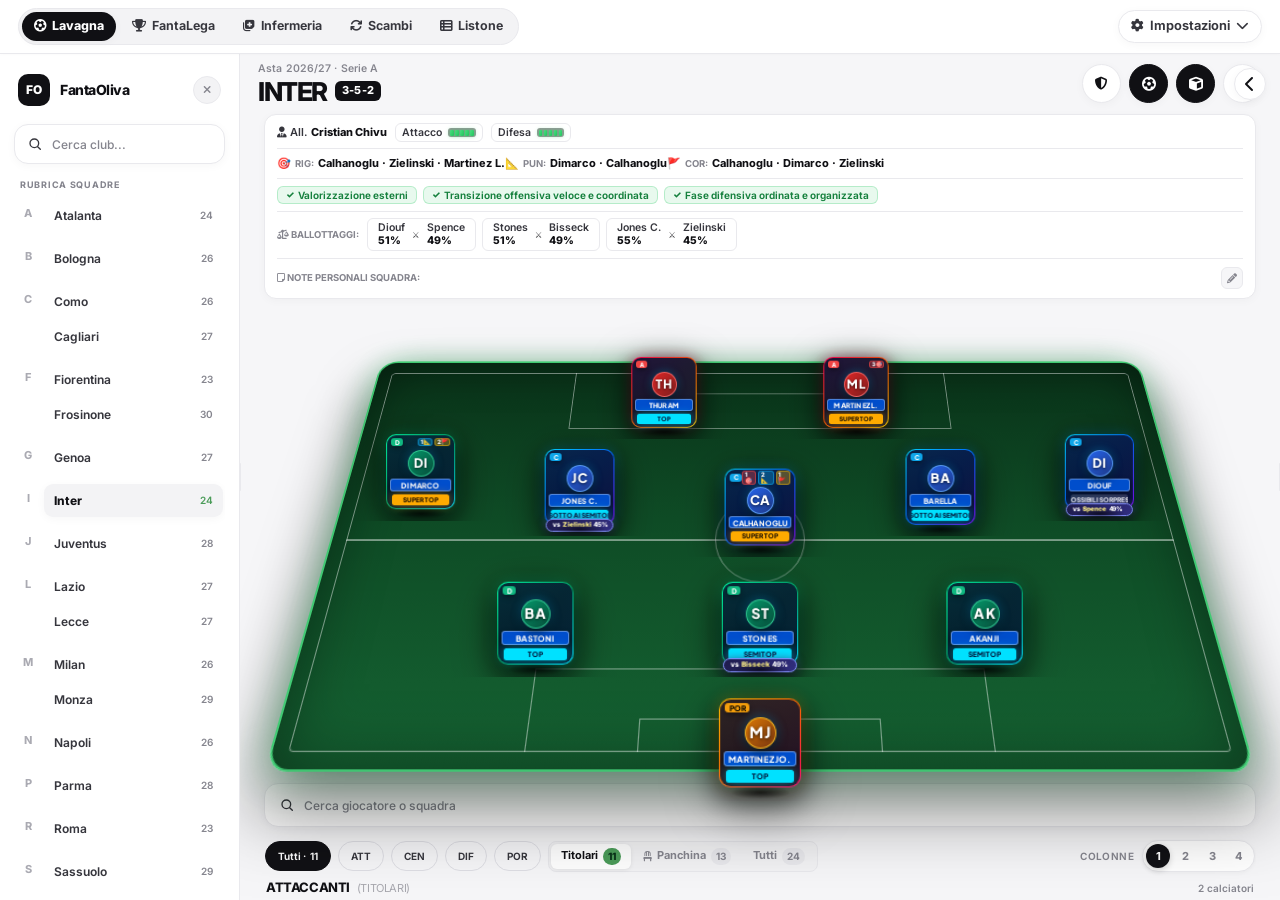
==== index.html @ 42d35b28 "refactor: reduce scale of 3D pitch and player cards for improved layout composition" ====
<!DOCTYPE html>
<html lang="it">

<head>
  <meta charset="UTF-8">
  <meta name="viewport" content="width=device-width, initial-scale=1.0, maximum-scale=1.0, user-scalable=no">
  <title>FantaOliva - Serie A Tactical Board & Fantacalcio</title>
  <meta name="description"
    content="Lavagna tattica interattiva per il Fantacalcio e le squadre di Serie A con interfaccia EA Sports FC / FIFA. Moduli, titolari, panchina, ballottaggi e statistiche.">
  <meta name="theme-color" content="#1B1E22">

  <!-- Google Fonts: Plus Jakarta Sans & Inter -->
  <link rel="preconnect" href="https://fonts.googleapis.com">
  <link rel="preconnect" href="https://fonts.gstatic.com" crossorigin>
  <link
    href="https://fonts.googleapis.com/css2?family=Inter:wght@400;500;600;700&family=Plus+Jakarta+Sans:wght@400;500;600;700;800&display=swap"
    rel="stylesheet">

  <!-- Font Awesome 6 Icons -->
  <link rel="stylesheet" href="https://cdnjs.cloudflare.com/ajax/libs/font-awesome/6.5.1/css/all.min.css">

  <!-- CSS Stylesheets -->
  <link rel="stylesheet" href="css/main.css">
  <link rel="stylesheet" href="css/pitch.css?v=33">
  <link rel="stylesheet" href="css/player-card.css?v=40">
  <link rel="stylesheet" href="css/sidebar.css">
  <link rel="stylesheet" href="css/modals.css">
  <link rel="stylesheet" href="css/listone.css?v=4">
  <link rel="stylesheet" href="css/strategy-manager.css">
  <link rel="stylesheet" href="css/my-team.css?v=25">
  <link rel="stylesheet" href="css/injuries.css?v=3">
  <link rel="stylesheet" href="css/trades.css?v=3">
  <link rel="stylesheet" href="css/responsive.css?v=5">
</head>

<body>

  <div class="app-layout">

    <!-- HEADER TATTICO SUPERIORE -->
    <header class="app-header">

      <!-- Sezione Sinistra: Switcher Viste (Lavagna Tattica / FantaLega / Infermeria / Scambi / Listone) -->
      <div class="header-left-section">
        <div class="view-switch-nav">
          <button id="view-tab-tactical" class="view-switch-btn is-active"
            title="Visualizza Campo e Lavagna Tattica Serie A">
            <i class="fa-solid fa-futbol"></i> <span>Lavagna</span>
          </button>
          <button id="view-tab-league" class="view-switch-btn" title="Visualizza Squadre e Rose FantaLega">
            <i class="fa-solid fa-trophy"></i> <span>FantaLega</span>
          </button>
          <button id="view-tab-injuries" class="view-switch-btn" title="Visualizza Infermeria & Indisponibili Serie A">
            <i class="fa-solid fa-notes-medical"></i> <span>Infermeria</span>
          </button>
          <button id="view-tab-trades" class="view-switch-btn" title="Valutatore Scambi & Confronti FantaLab">
            <i class="fa-solid fa-arrows-rotate"></i> <span>Scambi</span>
          </button>
          <button id="view-tab-listone" class="view-switch-btn" title="Visualizza Listone Completo Calciatori Serie A">
            <i class="fa-solid fa-table-list"></i> <span>Listone</span>
          </button>
        </div>
      </div>

      <!-- Sezione Centrale -->
      <div class="header-center-section">
      </div>

      <!-- Sezione Destra: Pulsante Impostazioni Desktop -->
      <div class="header-right-section">
        <button id="settings-dropdown-toggle" class="fanta-btn secondary-btn settings-toggle-btn"
          title="Impostazioni, Strumenti e Backup" aria-haspopup="true" aria-expanded="false">
          <i class="fa-solid fa-gear"></i> <span class="btn-text-hide">Impostazioni</span> <i
            class="fa-solid fa-chevron-down dropdown-arrow"></i>
        </button>
      </div>

    </header>

    <!-- MENU DROPDOWN IMPOSTAZIONI & STRUMENTI (Accessibile sia da Desktop Header che da Mobile Bar) -->
    <div class="header-dropdown-menu" id="header-settings-menu" role="menu" aria-label="Menu Impostazioni e Strumenti">
      <div class="dropdown-menu-header">
        <span class="dropdown-menu-title"><i class="fa-solid fa-sliders"></i> Strumenti & Impostazioni</span>
        <button class="mobile-drawer-close-btn" id="close-settings-menu-btn" title="Chiudi impostazioni"
          aria-label="Chiudi">
          <i class="fa-solid fa-xmark"></i>
        </button>
      </div>

      <div class="dropdown-items-list">
        <button id="save-formation-btn" class="dropdown-menu-item item-save" title="Salva modifiche della formazione">
          <div class="dropdown-item-icon icon-green"><i class="fa-solid fa-floppy-disk"></i></div>
          <div class="dropdown-item-text">
            <span class="item-title">Salva Formazione</span>
            <span class="item-desc">Salva la configurazione corrente</span>
          </div>
        </button>

        <div class="dropdown-divider"></div>

        <button id="open-sync-modal-btn" class="dropdown-menu-item"
          title="Sincronizza dati ufficiali e statistiche live da Fantalab / SOS Fanta">
          <div class="dropdown-item-icon" style="background: rgba(168, 85, 247, 0.15); color: #a855f7;"><i
              class="fa-solid fa-cloud-arrow-down"></i></div>
          <div class="dropdown-item-text">
            <span class="item-title">Sincronizzazione Dati</span>
            <span class="item-desc">Aggiorna da Fantalab / GitHub Actions</span>
          </div>
        </button>

        <button id="open-strategy-modal-btn" class="dropdown-menu-item"
          title="Gestisci strategie custom, fasce e gerarchie per ruolo">
          <div class="dropdown-item-icon" style="background: rgba(245, 158, 11, 0.15); color: #f59e0b;"><i
              class="fa-solid fa-chess-knight"></i></div>
          <div class="dropdown-item-text">
            <span class="item-title">Strategie Custom</span>
            <span class="item-desc">Gerarchia fasce e label per ruolo</span>
          </div>
        </button>

        <button id="open-history-btn" class="dropdown-menu-item" title="Storico versioni e formazioni">
          <div class="dropdown-item-icon icon-blue"><i class="fa-solid fa-clock-rotate-left"></i></div>
          <div class="dropdown-item-text">
            <span class="item-title">Storico Versioni</span>
            <span class="item-desc">Ripristina configurazioni precedenti</span>
          </div>
        </button>

        <button id="export-image-btn" class="dropdown-menu-item"
          title="Scarica immagine della formazione per WhatsApp/Social">
          <div class="dropdown-item-icon icon-green"><i class="fa-solid fa-camera"></i></div>
          <div class="dropdown-item-text">
            <span class="item-title">Esporta Grafica (PNG)</span>
            <span class="item-desc">Genera immagine per WhatsApp e social</span>
          </div>
        </button>

        <div class="dropdown-divider"></div>

        <button id="reset-formation-btn" class="dropdown-menu-item item-danger"
          title="Ripristina formazione di default">
          <div class="dropdown-item-icon icon-red"><i class="fa-solid fa-rotate-left"></i></div>
          <div class="dropdown-item-text">
            <span class="item-title">Ripristina Default</span>
            <span class="item-desc">Resetta formazione ai valori iniziali</span>
          </div>
        </button>
      </div>
    </div>

    <!-- VISTA 1: LAVAGNA TATTICA INTERATTIVA (CAMPO + SIDEBARS) -->
    <div class="tactical-view-wrapper" id="tactical-view-wrapper">
      <!-- SIDEBAR SINISTRA: SELETTORE SQUADRE SERIE A -->
      <aside class="app-sidebar-left" id="sidebar-teams" aria-label="Elenco Squadre Serie A">
        <!-- Rendered by TeamSelectorComponent -->
      </aside>

      <!-- SEPARATORE DI RIDIMENSIONAMENTO SIDEBAR SINISTRA -->
      <div class="sidebar-resizer left-sidebar-resizer" id="sidebar-teams-resizer"
        title="Trascina verso destra/sinistra per ridimensionare l'elenco squadre"></div>

      <!-- ZONA CENTRALE: CAMPO DA CALCIO TATTICO -->
      <main class="app-main-content" id="main-content">
        <button id="reopen-left-sidebar-btn" class="reopen-sidebar-btn" title="Apri il pannello squadre">
          <i class="fa-solid fa-chevron-right"></i>
        </button>
        <button id="reopen-right-sidebar-btn" class="reopen-sidebar-btn right" title="Apri il pannello ispettore">
          <i class="fa-solid fa-chevron-left"></i>
        </button>
        <div class="pitch-container" id="pitch-container">
          <!-- Rendered by PitchComponent -->
        </div>
        <div class="pitch-container hidden" id="my-team-view-wrapper">
          <!-- Rendered by MyTeamComponent -->
        </div>
        <div class="pitch-container hidden" id="league-view-wrapper">
          <!-- Rendered by LeagueTeamsComponent -->
        </div>
      </main>

      <!-- SEPARATORE DI RIDIMENSIONAMENTO SCHEDA GIOCATORE -->
      <div class="sidebar-resizer" id="sidebar-inspector-resizer"
        title="Trascina verso sinistra per allargare la scheda giocatore"></div>

      <!-- SIDEBAR DESTRA: ISPETTORE GIOCATORE, SOSTITUTI & PANCHINA -->
      <aside class="app-sidebar-right" id="sidebar-inspector" aria-label="Scheda Giocatore e Panchina">
        <!-- Rendered by PlayerInspectorComponent -->
      </aside>
    </div>

    <!-- VISTA 2: LISTONE COMPLETO CALCIATORI SERIE A -->
    <div class="listone-view-wrapper hidden" id="listone-view-wrapper">
      <!-- Rendered by PlayersListoneComponent -->
    </div>

    <!-- VISTA 3: INFERMERIA & INDISPONIBILI SERIE A -->
    <div class="listone-view-wrapper hidden" id="injuries-view-wrapper">
      <!-- Rendered by InjuriesComponent -->
    </div>

    <!-- VISTA 4: VALUTATORE SCAMBI & CONFRONTI -->
    <div class="listone-view-wrapper hidden" id="trades-view-wrapper">
      <!-- Rendered by TradesComponent -->
    </div>

    <!-- BACKDROP OVERLAY PER DRAWER MOBILI (SQUADRE / ISPETTORE) -->
    <div class="mobile-drawer-backdrop hidden" id="mobile-drawer-backdrop"></div>

    <!-- BARRA MOBILE INFERIORE (Floating Navigation Pill & Action) -->
    <div class="bottom-area">
      <nav class="bottom-nav" aria-label="Navigazione principale">
        <button id="mobile-field-btn" class="nav-item active" aria-label="Lavagna Tattica" title="Lavagna Tattica">
          <i class="fa-solid fa-chalkboard-user"></i>
          <span class="nav-label">Lavagna</span>
        </button>
        <button id="mobile-league-btn" class="nav-item" aria-label="FantaLega" title="FantaLega">
          <i class="fa-solid fa-trophy"></i>
          <span class="nav-label">Lega</span>
        </button>
        <button id="mobile-injuries-btn" class="nav-item" aria-label="Infermeria" title="Infermeria">
          <i class="fa-solid fa-notes-medical"></i>
          <span class="nav-label">Infermeria</span>
        </button>
        <button id="mobile-trades-btn" class="nav-item" aria-label="Scambi & Confronti" title="Scambi">
          <i class="fa-solid fa-arrows-rotate"></i>
          <span class="nav-label">Scambi</span>
        </button>
        <button id="mobile-listone-btn" class="nav-item" aria-label="Listone Calciatori" title="Listone">
          <i class="fa-solid fa-table-list"></i>
          <span class="nav-label">Listone</span>
        </button>
        <button id="mobile-settings-btn" class="nav-item" aria-label="Menu Impostazioni" title="Menu">
          <i class="fa-solid fa-sliders"></i>
          <span class="nav-label">Menu</span>
        </button>
      </nav>
    </div>

  </div>

  <!-- ==========================================================================
       FINESTRE MODALI
       ========================================================================== -->

  <!-- MODALE: STORICO VERSIONI & SNAPSHOT -->
  <div class="modal-backdrop hidden" id="history-modal">
    <div class="modal-dialog modal-lg">
      <div class="modal-header">
        <h3 class="modal-title"><i class="fa-solid fa-clock-rotate-left"></i> Storico Formazioni & Versioni</h3>
        <button class="modal-close-btn" id="close-history-btn">&times;</button>
      </div>
      <div class="modal-body">
        <div class="history-create-box">
          <input type="text" id="snapshot-name-input" class="fanta-input"
            placeholder="Nome versione (es. 1ª Giornata vs Juventus)..." />
          <button id="create-snapshot-btn" class="fanta-btn primary-btn">
            <i class="fa-solid fa-camera-retro"></i> Salva Snapshot
          </button>
        </div>

        <div class="history-list-box" id="history-list-container">
          <!-- Rendered by HistoryManager -->
        </div>

        <div
          style="margin-top: 20px; padding-top: 14px; border-top: 1px solid var(--border-color); display: flex; gap: 10px; justify-content: flex-end;">
          <button id="export-json-btn" class="fanta-btn secondary-btn btn-sm">
            <i class="fa-solid fa-download"></i> Scarica Backup JSON
          </button>
          <button id="import-json-btn" class="fanta-btn secondary-btn btn-sm">
            <i class="fa-solid fa-upload"></i> Importa Backup JSON
          </button>
          <input type="file" id="import-file-input" accept=".json" class="hidden" />
        </div>
      </div>
    </div>
  </div>

  <!-- MODALE: AGGIUNGI GIOCATORE (CATALOGO CSV & PERSONALIZZATO) -->
  <div class="modal-backdrop hidden" id="add-player-modal" role="dialog" aria-modal="true">
    <div class="fanta-modal modal-lg">
      <div class="modal-header">
        <div class="modal-title-group">
          <i class="fa-solid fa-user-plus modal-title-icon" style="color: var(--accent-neon-green);"></i>
          <h3 class="modal-title">Aggiungi Giocatore alla Rosa</h3>
        </div>
        <button class="modal-close-btn" id="close-add-player-btn" aria-label="Chiudi modale">
          <i class="fa-solid fa-xmark"></i>
        </button>
      </div>

      <!-- Tab Switcher: Cerca nel Database vs Crea Manuale -->
      <div class="modal-tabs-header">
        <button type="button" class="modal-tab-btn is-active" id="tab-csv-catalog-btn">
          <i class="fa-solid fa-database"></i> Cerca nel Database
        </button>
        <button type="button" class="modal-tab-btn" id="tab-custom-player-btn">
          <i class="fa-solid fa-pen-to-square"></i> Crea Manuale
        </button>
      </div>

      <div class="modal-body">
        <!-- SEZIONE 1: RICERCA NEL CATALOGO CSV (DEFAULT) -->
        <div id="catalog-section">
          <div class="catalog-search-bar">
            <i class="fa-solid fa-magnifying-glass search-icon"></i>
            <input type="text" id="catalog-search-input" class="fanta-input search-input"
              placeholder="Cerca per nome, squadra o ruolo (es. Kean, Koopmeiners, Lukaku, Barella, Retegui...)"
              autocomplete="off" />
            <button type="button" id="catalog-clear-btn" class="clear-search-btn hidden">
              <i class="fa-solid fa-xmark"></i>
            </button>
          </div>

          <!-- Filtri Ruolo Rapidi -->
          <div class="catalog-role-filters">
            <button type="button" class="filter-pill is-active" data-role-filter="ALL">TUTTI</button>
            <button type="button" class="filter-pill" data-role-filter="P">PORTIERI</button>
            <button type="button" class="filter-pill" data-role-filter="D">DIFENSORI</button>
            <button type="button" class="filter-pill" data-role-filter="C">CENTROCAMPISTI</button>
            <button type="button" class="filter-pill" data-role-filter="A">ATTACCANTI</button>
          </div>

          <!-- Lista Risultati Giocatori dal CSV -->
          <div class="catalog-results-list" id="catalog-results-list">
            <!-- I risultati vengono renderizzati dinamicamente da JS -->
          </div>
        </div>

        <!-- SEZIONE 2: CREAZIONE MANUALE (HIDDEN BY DEFAULT) -->
        <form id="add-player-form" class="hidden">
          <div class="form-group" style="margin-bottom: 14px;">
            <label>Nome Completo Giocatore:</label>
            <input type="text" id="new-player-name" class="fanta-input" placeholder="Es. Mario Rossi" required />
          </div>

          <div class="form-grid-2">
            <div class="form-group">
              <label>Ruolo Tattico:</label>
              <select id="new-player-role" class="fanta-select">
                <option value="POR">POR - Portiere</option>
                <option value="DC">DC - Difensore Centrale</option>
                <option value="TD">TD - Terzino Destro</option>
                <option value="TS">TS - Terzino Sinistro</option>
                <option value="E">E - Esterno a Tutta Fascia</option>
                <option value="M">M - Mediano</option>
                <option value="C" selected>C - Centrocampista / Mezzala</option>
                <option value="T">T - Trequartista</option>
                <option value="W">W - Ala Offensiva</option>
                <option value="A">A - Seconda Punta</option>
                <option value="PC">PC - Punta Centrale</option>
              </select>
            </div>
            <div class="form-group">
              <label>Ruolo Fantacalcio:</label>
              <select id="new-player-fantaRole" class="fanta-select">
                <option value="P">P - Portiere</option>
                <option value="D">D - Difensore</option>
                <option value="C" selected>C - Centrocampista</option>
                <option value="A">A - Attaccante</option>
              </select>
            </div>
          </div>

          <div class="form-group">
            <label>Stato Iniziale:</label>
            <select id="new-player-status" class="fanta-select">
              <option value="tit_sicuro">🟢 Titolare sicuro</option>
              <option value="probabile">🟢 Probabile titolare</option>
              <option value="ballottaggio">🟡 In ballottaggio</option>
              <option value="turnover">🟠 Possibile turnover</option>
              <option value="riserva" selected>⚪ Riserva</option>
              <option value="infortunato">🔴 Infortunato</option>
              <option value="squalificato">🔴 Squalificato</option>
            </select>
          </div>

          <div class="specialists-checkbox-row" style="margin-top: 10px;">
            <label class="checkbox-chip">
              <input type="checkbox" id="new-player-rigorista" />
              <span class="chip-icon">🎯</span> Rigorista
            </label>
            <label class="checkbox-chip">
              <input type="checkbox" id="new-player-punizioni" />
              <span class="chip-icon">📐</span> Punizioni
            </label>
            <label class="checkbox-chip">
              <input type="checkbox" id="new-player-corner" />
              <span class="chip-icon">🚩</span> Corner
            </label>
          </div>

          <div class="form-grid-2" style="margin-top: 10px;">
            <div class="form-group">
              <label>Fantamedia Iniziale:</label>
              <input type="number" id="new-player-fantamedia" class="fanta-input" step="0.1" value="6.0" />
            </div>
            <div class="form-group">
              <label>Media Voto:</label>
              <input type="number" id="new-player-mediaVoto" class="fanta-input" step="0.1" value="6.0" />
            </div>
          </div>

          <div class="form-group">
            <label>Note / Commento:</label>
            <textarea id="new-player-comment" class="fanta-textarea" rows="2"
              placeholder="Annotazioni sul giocatore..."></textarea>
          </div>

          <div class="modal-footer" style="padding-left: 0; padding-right: 0; margin-top: 16px;">
            <button type="button" class="fanta-btn secondary-btn" id="cancel-add-player-btn">Annulla</button>
            <button type="submit" class="fanta-btn primary-btn"><i class="fa-solid fa-user-plus"></i> Salva e
              Aggiungi</button>
          </div>
        </form>
      </div>

      <div class="modal-footer" id="catalog-footer">
        <button type="button" class="fanta-btn secondary-btn" id="close-catalog-btn">Chiudi</button>
      </div>
    </div>
  </div>

  <!-- MODALE FILTRI SLOT ASTA (MOBILE) -->
  <div class="modal-backdrop hidden" id="auction-filters-modal" role="dialog" aria-modal="true"
    aria-labelledby="auction-filters-title">
    <div class="fanta-modal modal-sm">
      <div class="modal-header">
        <div class="modal-title-group">
          <i class="fa-solid fa-sliders modal-title-icon" style="color: var(--accent-red);"></i>
          <h3 id="auction-filters-title">Filtri Slot Asta</h3>
        </div>
        <button class="modal-close-btn" id="close-auction-filters-btn" aria-label="Chiudi filtri">
          <i class="fa-solid fa-xmark"></i>
        </button>
      </div>
      <div class="modal-body" id="auction-filters-modal-body">
        <!-- Rendered dynamically -->
      </div>
      <div class="modal-footer">
        <button class="fanta-btn secondary-btn" id="reset-modal-auction-btn"><i class="fa-solid fa-rotate-left"></i>
          Reset Asta</button>
        <button class="fanta-btn primary-btn" id="apply-auction-filters-btn"><i class="fa-solid fa-check"></i> Applica
          Filtri</button>
      </div>
    </div>
  </div>

  <!-- MODALE STRATEGIE CUSTOM & GERARCHIE RUOLI -->
  <div class="hidden" id="strategy-modal"></div>

  <!-- MODALE SINCRONIZZAZIONE DATI & GITHUB ACTIONS -->
  <div class="modal-backdrop hidden" id="sync-data-modal" role="dialog" aria-modal="true"
    aria-labelledby="sync-modal-title">
    <div class="fanta-modal modal-md">
      <div class="modal-header">
        <div class="modal-title-group">
          <i class="fa-solid fa-cloud-arrow-down modal-title-icon" style="color: #a855f7;"></i>
          <h3 id="sync-modal-title">Sincronizzazione Dati Fantalab & SOS Fanta</h3>
        </div>
        <button class="modal-close-btn" id="close-sync-modal-btn" aria-label="Chiudi modale">
          <i class="fa-solid fa-xmark"></i>
        </button>
      </div>

      <div class="modal-body">
        <div class="sync-modal-intro">
          <p style="font-size: 0.88rem; color: var(--body); margin-bottom: 14px;">
            Aggiorna in automatico tutti i <strong>520+ calciatori, foto HD, quote, statistiche, titolari, ballottaggi e
              fasce SOS Fanta</strong> direttamente tramite <strong>GitHub Actions</strong>.
          </p>
        </div>

        <div class="sync-card-section"
          style="background: var(--surface); border: 1px solid var(--border); border-radius: var(--radius-md); padding: 14px; margin-bottom: 14px;">
          <div style="display: flex; align-items: center; justify-content: space-between; margin-bottom: 10px;">
            <strong style="font-size: 0.9rem; color: var(--ink);"><i class="fa-brands fa-github"
                style="color: var(--accent-neon-green);"></i> Esegui Sincronizzazione Online</strong>
            <span class="badge"
              style="background: rgba(34, 197, 94, 0.15); color: #22c55e; border: 1px solid rgba(34, 197, 94, 0.3); font-size: 0.72rem; padding: 2px 6px; border-radius: var(--radius-sm);">GitHub
              Pages</span>
          </div>

          <div class="fanta-form-group" style="margin-bottom: 10px;">
            <label for="github-pat-input"
              style="font-size: 0.78rem; font-weight: 700; color: var(--muted); display: flex; justify-content: space-between;">
              <span>GitHub Personal Access Token (PAT):</span>
              <a href="https://github.com/settings/tokens/new?scopes=repo,workflow&description=FantaOliva-Sync"
                target="_blank" rel="noopener"
                style="color: var(--accent-neon-blue); text-decoration: none; font-size: 0.75rem;">
                <i class="fa-solid fa-plus-circle"></i> Crea Token su GitHub
              </a>
            </label>
            <div style="display: flex; gap: 8px; margin-top: 4px;">
              <input type="password" id="github-pat-input" class="fanta-input" placeholder="ghp_..."
                style="font-family: monospace; font-size: 0.82rem; flex: 1;" />
              <button type="button" id="save-github-pat-btn" class="fanta-btn secondary-btn"
                style="padding: 0 12px; font-size: 0.8rem;" title="Salva token nel browser">
                <i class="fa-solid fa-floppy-disk"></i> Salva
              </button>
            </div>
            <span style="font-size: 0.72rem; color: var(--muted); margin-top: 4px; display: block;">
              Il token viene salvato esclusivamente nella memoria locale del tuo browser (localStorage).
            </span>
          </div>

          <button id="trigger-github-sync-btn" class="fanta-btn primary-btn"
            style="width: 100%; justify-content: center; padding: 10px; font-size: 0.88rem;">
            <i class="fa-solid fa-cloud-arrow-down"></i> Sincronizza Ora su GitHub Actions
          </button>

          <div id="sync-status-message" style="display: none; margin-top: 12px;"></div>
        </div>

        <div class="sync-schedule-info"
          style="background: rgba(168, 85, 247, 0.08); border: 1px dashed rgba(168, 85, 247, 0.35); border-radius: var(--radius-md); padding: 12px;">
          <div style="display: flex; gap: 10px; align-items: flex-start;">
            <i class="fa-solid fa-clock" style="color: #a855f7; font-size: 1.1rem; margin-top: 2px;"></i>
            <div style="font-size: 0.8rem; color: var(--body); line-height: 1.4;">
              <strong style="color: var(--ink); display: block; margin-bottom: 2px;">Aggiornamento Automatico
                Giornaliero</strong>
              Il workflow di GitHub Actions è programmato per girare automaticamente <strong>ogni mattina alle
                07:00</strong>. Tutti i dati del sito su GitHub Pages vengono aggiornati senza nessun intervento
              manuale.
            </div>
          </div>
        </div>
      </div>

      <div class="modal-footer">
        <a href="https://github.com/olivavincenzo/FantaOliva/actions" target="_blank" rel="noopener"
          class="fanta-btn secondary-btn">
          <i class="fa-solid fa-arrow-up-right-from-square"></i> Apri GitHub Actions
        </a>
        <button class="fanta-btn secondary-btn" id="close-sync-modal-footer-btn"
          onclick="document.querySelector('#sync-data-modal').classList.add('hidden')">
          Chiudi
        </button>
      </div>
    </div>
  </div>

  <!-- Toast Notifications Container -->
  <div class="toast-container" id="toast-container"></div>

  <!-- Main JavaScript App Entry -->
  <script type="module" src="js/app.js?v=30"></script>

</body>

</html>
---- css/main.css ----
/**
 * FantaOliva - Design System & Master Layout (Editorial Minimal & Sports Analytics)
 */

@import url('https://fonts.googleapis.com/css2?family=Inter:wght@400;500;580;600;670;700;780;830&family=Plus+Jakarta+Sans:wght@500;600;700;800&display=swap');

:root {
  /* Nuova Palette "Editorial Minimal" */
  --canvas: #f6f6f8;
  --paper: #ffffff;
  --ink: #101014;
  --body: #36363d;
  --muted: #85858e;
  --line: #e9e9ed;
  --soft: #f3f3f5;
  --green: #4a9b58;
  --green-bg: #edf8ed;
  --red: #cf555d;
  --red-bg: #fcedee;
  --role-bg: #f0f0f3;
  --violet: #7560b9;
  --violet-bg: #f3f1fb;
  --card-shadow: 0 2px 10px rgba(18, 18, 25, .035);
  --floating-shadow: 0 7px 24px rgba(18, 18, 25, .11);

  /* Mappatura Compatibile per il Design System */
  --bg-primary: var(--canvas);
  --bg-surface: var(--paper);
  --bg-surface-elevated: var(--paper);
  --bg-card: var(--paper);
  --bg-card-hover: var(--soft);
  --bg-input: var(--soft);

  /* Accenti */
  --accent-red: #cf555d;
  --accent-red-hover: #b8434a;
  --accent-red-subtle: var(--red-bg);
  --accent-red-secondary: #e06c74;
  --accent-success: var(--green);
  --accent-neon-green: var(--green);

  /* Ruoli Fantacalcio */
  --role-p: #d97706;
  --role-d: #2563eb;
  --role-c: #059669;
  --role-a: #dc2626;

  /* Testi & Contrasti */
  --text-main: var(--ink);
  --text-primary: var(--ink);
  --text-secondary: var(--muted);
  --text-muted: var(--muted);
  --text-dim: #9ca3af;
  --text-inverse: #ffffff;

  /* Bordi & Divider Sottili Lineari */
  --border-color: var(--line);
  --border-subtle: #f0f0f4;
  --border-card: var(--line);
  --border-focus: var(--ink);

  /* Ombre Discrete */
  --shadow-sm: var(--card-shadow);
  --shadow-md: 0 4px 14px rgba(18, 18, 25, 0.06);
  --shadow-lg: var(--floating-shadow);

  /* Raggi Controllati */
  --radius-xs: 6px;
  --radius-sm: 8px;
  --radius-md: 11px;
  --radius-lg: 14px;
  --radius-xl: 17px;
  --radius-pill: 99px;

  /* Transizioni */
  --transition-fast: 0.12s cubic-bezier(0.4, 0, 0.2, 1);
  --transition-normal: 0.2s cubic-bezier(0.4, 0, 0.2, 1);
  --transition-smooth: 0.25s cubic-bezier(0.16, 1, 0.3, 1);

  /* Font Families */
  --font-main: 'Inter', ui-sans-serif, system-ui, -apple-system, sans-serif;
  --font-body: 'Inter', ui-sans-serif, system-ui, -apple-system, sans-serif;

  /* Dimensioni Layout */
  --left-sidebar-width: 270px;
  --right-sidebar-width: 360px;
  --header-height: 54px;
  --mobile-bar-height: calc(52px + env(safe-area-inset-bottom, 0px));
}

/* Reset */
*,
*::before,
*::after {
  box-sizing: border-box;
  margin: 0;
  padding: 0;
}

html,
body {
  height: 100%;
  height: 100dvh;
  width: 100%;
  width: 100vw;
  margin: 0;
  padding: 0;
  overflow: hidden;
  position: fixed;
  top: 0;
  left: 0;
  right: 0;
  bottom: 0;
  font-family: var(--font-body);
  background-color: var(--bg-primary);
  color: var(--text-main);
  line-height: 1.45;
  -webkit-font-smoothing: antialiased;
  -moz-osx-font-smoothing: grayscale;
  user-select: none;
  -webkit-user-select: none;
}

button {
  font: inherit;
}

h1,
h2,
h3,
h4,
h5,
h6 {
  font-family: var(--font-main);
  letter-spacing: -0.03em;
  color: var(--ink);
}

/* Master App Layout */
.app-layout {
  display: flex;
  flex-direction: column;
  height: 100%;
  height: 100dvh;
  width: 100%;
  width: 100vw;
  background-color: var(--canvas);
  overflow: hidden;
  position: relative;
}

/* Wrapper Viste */
.tactical-view-wrapper {
  display: flex;
  flex-direction: row;
  height: calc(100vh - var(--header-height));
  width: 100vw;
  overflow: hidden;
  position: relative;
  flex: 1;
}

.tactical-view-wrapper.hidden {
  display: none !important;
}

.app-sidebar-left {
  width: var(--left-sidebar-width);
  height: 100%;
  background: var(--paper);
  border-right: 1px solid var(--line);
  display: flex;
  flex-direction: column;
  flex-shrink: 0;
  overflow: hidden;
  z-index: 30;
}

body.left-sidebar-collapsed .app-sidebar-left,
body.view-myteam-mode .app-sidebar-left,
body.view-myteam-mode #sidebar-teams-resizer,
body.view-myteam-mode #reopen-left-sidebar-btn {
  display: none !important;
}

.app-sidebar-right {
  width: var(--right-sidebar-width);
  height: 100%;
  background: var(--paper);
  border-left: 1px solid var(--line);
  display: flex;
  flex-direction: column;
  flex-shrink: 0;
  overflow: hidden;
  z-index: 30;
}

body.right-sidebar-collapsed .app-sidebar-right {
  display: none;
}

.app-main-content {
  flex: 1;
  height: 100%;
  position: relative;
  overflow: hidden;
  display: flex;
  flex-direction: column;
  background: var(--canvas);
}

.auction-view-wrapper {
  height: calc(100vh - var(--header-height));
  width: 100vw;
  overflow: hidden;
  flex: 1;
  background-color: var(--canvas);
}

.auction-view-wrapper.hidden {
  display: none !important;
}

.listone-view-wrapper {
  height: calc(100vh - var(--header-height));
  width: 100vw;
  overflow: hidden;
  flex: 1;
  background-color: var(--canvas);
}

.listone-view-wrapper.hidden {
  display: none !important;
}

/* ==========================================================================
   HEADER SUPERIORE DESKTOP (Minimal Editorial)
   ========================================================================== */
.app-header {
  background: var(--paper);
  border-bottom: 1px solid var(--line);
  display: flex;
  align-items: center;
  justify-content: space-between;
  padding: 0 18px;
  gap: 16px;
  z-index: 50;
  height: var(--header-height);
  flex-shrink: 0;
  box-shadow: 0 1px 3px rgba(18, 18, 25, 0.02);
}

.header-left-section {
  display: flex;
  align-items: center;
  gap: 12px;
  min-width: 0;
  flex-shrink: 0;
}

/* Switcher Viste (Pillole Minimali) */
.view-switch-nav {
  display: flex;
  align-items: center;
  gap: 4px;
  background: var(--soft);
  padding: 3px;
  border-radius: var(--radius-pill);
  border: 1px solid var(--line);
}

.view-switch-btn {
  background: transparent;
  border: none;
  color: var(--body);
  font-family: var(--font-main);
  font-size: 0.78rem;
  font-weight: 670;
  padding: 5px 12px;
  border-radius: var(--radius-pill);
  cursor: pointer;
  display: inline-flex;
  align-items: center;
  gap: 6px;
  transition: all var(--transition-fast);
  outline: none;
}

.view-switch-btn:hover {
  color: var(--ink);
}

.view-switch-btn.is-active {
  background: var(--ink);
  color: #ffffff;
  font-weight: 780;
  box-shadow: var(--card-shadow);
}

/* Centro Header: Info Squadra & Modulo */
.header-center-section {
  display: flex;
  align-items: center;
  justify-content: center;
  flex: 1;
  min-width: 0;
  gap: 14px;
}

.header-active-team {
  display: flex;
  align-items: center;
  gap: 8px;
  min-width: 0;
}

.header-team-name {
  font-size: 1rem;
  font-weight: 780;
  letter-spacing: -0.03em;
  color: var(--ink);
  text-transform: uppercase;
}

.header-team-submeta {
  font-size: 0.65rem;
  font-weight: 580;
  color: var(--muted);
  letter-spacing: 0.02em;
}

.formation-selector-group {
  display: flex;
  align-items: center;
  gap: 6px;
}

.formation-label {
  font-size: 0.70rem;
  font-weight: 670;
  color: var(--muted);
  text-transform: uppercase;
}

.formation-select {
  background: var(--paper);
  color: var(--ink);
  border: 1px solid var(--line);
  padding: 4px 8px;
  border-radius: var(--radius-xs);
  font-family: var(--font-main);
  font-size: 0.78rem;
  font-weight: 700;
  outline: none;
  cursor: pointer;
  box-shadow: var(--card-shadow);
}

/* Sezione Destra: Impostazioni & Azioni */
.header-right-section {
  display: flex;
  align-items: center;
  gap: 8px;
  flex-shrink: 0;
}

.circle-action-btn {
  display: grid;
  width: 36px;
  height: 36px;
  place-items: center;
  color: var(--ink);
  background: var(--paper);
  border: 1px solid var(--line);
  border-radius: 50%;
  box-shadow: var(--card-shadow);
  font-size: 15px;
  cursor: pointer;
  transition: transform var(--transition-fast), background var(--transition-fast);
}

.circle-action-btn:hover {
  background: var(--soft);
}

.circle-action-btn:active {
  transform: scale(0.95);
}

/* ==========================================================================
   BOTTONI, INPUT E COMPONENTI EDITORIALI
   ========================================================================== */
.fanta-btn {
  display: inline-flex;
  align-items: center;
  justify-content: center;
  gap: 6px;
  font-family: var(--font-main);
  font-size: 0.80rem;
  font-weight: 670;
  padding: 6px 12px;
  border-radius: var(--radius-pill);
  border: 1px solid var(--line);
  background: var(--paper);
  color: var(--body);
  cursor: pointer;
  transition: all var(--transition-fast);
  box-shadow: var(--card-shadow);
}

.fanta-btn:hover {
  color: var(--ink);
  border-color: #d0d0d6;
}

.fanta-btn:active {
  transform: scale(0.98);
}

.fanta-btn.primary-btn {
  background: var(--ink);
  color: #ffffff;
  border-color: var(--ink);
}

.fanta-btn.primary-btn:hover {
  background: #25252b;
}

.fanta-btn.danger-btn {
  background: var(--red-bg);
  color: var(--red);
  border-color: #f6c5c8;
}

.fanta-btn.btn-sm {
  padding: 4px 9px;
  font-size: 0.72rem;
}

.fanta-input {
  background: var(--paper);
  border: 1px solid var(--line);
  border-radius: var(--radius-sm);
  padding: 7px 11px;
  color: var(--ink);
  font-family: var(--font-main);
  font-size: 0.84rem;
  outline: none;
  transition: border-color var(--transition-fast), box-shadow var(--transition-fast);
  box-shadow: var(--card-shadow);
}

.fanta-input:focus {
  border-color: var(--ink);
  box-shadow: 0 0 0 2px rgba(16, 16, 20, 0.08);
}

/* ==========================================================================
   MENU DROPDOWN IMPOSTAZIONI
   ========================================================================== */
.header-dropdown-menu {
  position: absolute;
  top: calc(var(--header-height) + 6px);
  right: 18px;
  width: 280px;
  background: var(--paper);
  border: 1px solid var(--line);
  border-radius: var(--radius-md);
  box-shadow: var(--floating-shadow);
  z-index: 1000;
  display: none;
  overflow: hidden;
  animation: dropdownFade 0.15s ease-out;
}

.header-dropdown-menu.is-open {
  display: block;
}

@keyframes dropdownFade {
  from {
    opacity: 0;
    transform: translateY(-4px);
  }
  to {
    opacity: 1;
    transform: translateY(0);
  }
}

.dropdown-menu-header {
  display: flex;
  align-items: center;
  justify-content: space-between;
  padding: 10px 14px;
  background: var(--soft);
  border-bottom: 1px solid var(--line);
}

.dropdown-menu-title {
  font-size: 0.82rem;
  font-weight: 780;
  color: var(--ink);
  display: flex;
  align-items: center;
  gap: 6px;
}

.dropdown-items-list {
  padding: 6px;
  display: flex;
  flex-direction: column;
  gap: 2px;
}

.dropdown-menu-item {
  display: flex;
  align-items: center;
  gap: 10px;
  padding: 8px 10px;
  border-radius: var(--radius-xs);
  background: transparent;
  border: none;
  color: var(--ink);
  cursor: pointer;
  text-align: left;
  transition: background var(--transition-fast);
  width: 100%;
}

.dropdown-menu-item:hover {
  background: var(--soft);
}

.dropdown-item-icon {
  width: 28px;
  height: 28px;
  border-radius: 8px;
  display: flex;
  align-items: center;
  justify-content: center;
  background: var(--soft);
  font-size: 0.88rem;
  flex-shrink: 0;
}

.dropdown-item-icon.icon-green {
  background: var(--green-bg);
  color: var(--green);
}

.dropdown-item-icon.icon-cyan {
  background: #e0f2fe;
  color: #0284c7;
}

.dropdown-item-icon.icon-blue {
  background: #eff6ff;
  color: #2563eb;
}

.dropdown-item-icon.icon-red {
  background: var(--red-bg);
  color: var(--red);
}

.dropdown-item-text {
  display: flex;
  flex-direction: column;
}

.item-title {
  font-size: 0.80rem;
  font-weight: 670;
  color: var(--ink);
}

.item-desc {
  font-size: 0.65rem;
  color: var(--muted);
}

.dropdown-divider {
  height: 1px;
  background: var(--line);
  margin: 4px 6px;
}

/* ==========================================================================
   RESIZER SIDEBAR
   ========================================================================== */
.sidebar-resizer {
  width: 4px;
  background: transparent;
  cursor: col-resize;
  position: relative;
  z-index: 40;
  transition: background var(--transition-fast);
}

.sidebar-resizer:hover {
  background: var(--line);
}

.reopen-sidebar-btn {
  position: absolute;
  top: 14px;
  left: 14px;
  z-index: 35;
  width: 32px;
  height: 32px;
  border-radius: 50%;
  background: var(--paper);
  border: 1px solid var(--line);
  box-shadow: var(--card-shadow);
  display: none;
  place-items: center;
  cursor: pointer;
  color: var(--ink);
}

.reopen-sidebar-btn.right {
  left: auto;
  right: 14px;
}

body.left-sidebar-collapsed #reopen-left-sidebar-btn {
  display: grid;
}

body.right-sidebar-collapsed #reopen-right-sidebar-btn {
  display: grid;
}

/* Utilità */
.hidden {
  display: none !important;
}
---- css/pitch.css ----
/**
 * FantaOliva - Stili Vista Lavagna & Campo (Editorial Minimal SaaS)
 */

.pitch-container {
  width: 100%;
  height: 100%;
  position: relative;
  display: flex;
  flex-direction: column;
  align-items: stretch;
  justify-content: flex-start;
  overflow: hidden;
  background: var(--canvas);
}

.topbar {
  display: flex;
  align-items: flex-start;
  justify-content: space-between;
  padding: 10px 18px 6px;
  margin-bottom: 0;
  width: 100%;
  margin-left: auto;
  margin-right: auto;
  box-sizing: border-box;
  flex-shrink: 0;
  z-index: 30;
  background: var(--canvas);
}

@media (max-width: 900px) {
  .topbar {
    width: min(100%, 430px);
    padding: max(10px, env(safe-area-inset-top)) 14px 4px;
  }
}

.pitch-outer-wrapper {
  position: relative;
  width: min(100%, 430px);
  height: 100%;
  flex: 1;
  min-height: 0;
  margin: 0 auto;
  padding: 4px 12px calc(110px + env(safe-area-inset-bottom));
  display: flex;
  flex-direction: column;
  align-items: stretch;
  justify-content: flex-start;
  overflow-y: auto;
  overflow-x: hidden;
  -webkit-overflow-scrolling: touch;
  background: var(--canvas);
  box-sizing: border-box;
}

@media (min-width: 901px) {
  .pitch-outer-wrapper {
    width: 100%;
    max-width: 1080px;
    padding: 4px 24px calc(36px + env(safe-area-inset-bottom));
  }
}

/* ==========================================================================
   TOPBAR EDITORIALE
   ========================================================================== */

.context {
  margin: 0 0 4px;
  color: var(--muted);
  font-size: 10.5px;
  font-weight: 580;
  line-height: 1;
  letter-spacing: 0.01em;
}

.team-title-heading {
  margin: 0;
  font-size: 26px;
  font-weight: 780;
  letter-spacing: -0.055em;
  line-height: 0.98;
  color: var(--ink);
  text-transform: uppercase;
}

.team-heading-row {
  display: flex;
  align-items: center;
  gap: 8px;
}

.team-formation-badge {
  font-size: 11px;
  font-weight: 800;
  color: #ffffff;
  background: var(--ink);
  padding: 2px 7px;
  border-radius: 6px;
  letter-spacing: 0.02em;
}

.team-coach-ratings-row {
  display: flex;
  align-items: center;
  gap: 8px;
  margin-top: 0;
  padding-bottom: 6px;
  border-bottom: 1px solid var(--line);
  flex-wrap: wrap;
}

.team-coach-text {
  font-size: 11px;
  font-weight: 600;
  color: var(--body);
}

.team-coach-text strong {
  font-weight: 780;
  color: var(--ink);
}

.tactical-rating-pill {
  display: inline-flex;
  align-items: center;
  gap: 3px;
  font-size: 10.5px;
  font-weight: 600;
  color: var(--body);
  background: var(--paper);
  border: 1px solid var(--line);
  padding: 1px 6px;
  border-radius: 6px;
}

.tactical-rating-pill strong {
  font-weight: 800;
  color: var(--ink);
}

.tactical-rating-pill .index-segments-bar {
  display: inline-flex !important;
  margin-left: 3px;
  vertical-align: middle;
}

/* Banner Tattico Squadra (Specialisti & Punti Chiave) */
.team-tactical-banner {
  display: flex;
  flex-direction: column;
  gap: 7px;
  background: var(--paper);
  border: 1px solid var(--line);
  border-radius: 12px;
  padding: 8px 12px;
  margin-bottom: 12px;
  box-shadow: 0 2px 10px rgba(20, 20, 28, 0.03);
}

.team-specialists-group {
  display: flex;
  align-items: center;
  flex-wrap: wrap;
  border-bottom: 1px solid var(--line);
  padding-bottom: 6px;
}

.tactical-spec-item {
  display: inline-flex;
  align-items: center;
  gap: 4px;
  font-size: 11px;
}

.spec-icon {
  font-size: 11px;
}

.spec-label {
  font-weight: 700;
  color: var(--muted);
  text-transform: uppercase;
  font-size: 9.5px;
}

.spec-names {
  font-weight: 750;
  color: var(--ink);
  font-size: 11px;
}

.team-keypoints-wrap {
  display: flex;
  align-items: center;
  gap: 6px;
  flex-wrap: wrap;
}

.team-keypoint-chip {
  display: inline-flex;
  align-items: center;
  gap: 4px;
  font-size: 10px;
  font-weight: 650;
  padding: 2px 8px;
  border-radius: 6px;
  line-height: 1.2;
}

.team-keypoint-chip.tone-good {
  background: rgba(34, 197, 94, 0.1);
  color: #15803d;
  border: 1px solid rgba(34, 197, 94, 0.25);
}

.team-keypoint-chip.tone-bad {
  background: rgba(239, 68, 68, 0.1);
  color: #b91c1c;
  border: 1px solid rgba(239, 68, 68, 0.25);
}

.team-keypoint-chip.tone-neutral {
  background: rgba(100, 116, 139, 0.1);
  color: #475569;
  border: 1px solid rgba(100, 116, 139, 0.2);
}

.team-keypoint-chip .kp-icon {
  font-weight: 800;
  font-size: 9.5px;
}

/* Riga tool per cambio moduto e ottimizzazione formazione */
.team-tool-group {
  display: flex;
  align-items: center;
  gap: 8px;
  flex-wrap: wrap;
  border-top: 1px solid var(--line);
  padding-top: 6px;
}

/* Riga Ballottaggi Ufficiali della Squadra */
.team-ballottaggi-group {
  display: flex;
  align-items: center;
  gap: 8px;
  flex-wrap: wrap;
  border-top: 1px solid var(--line);
  padding-top: 6px;
}

.ballottaggi-chips-wrap {
  display: flex;
  align-items: center;
  gap: 6px;
  flex-wrap: wrap;
}

.team-ballottaggio-chip {
  display: inline-flex;
  align-items: center;
  gap: 4px;
  font-size: 10.5px;
  background: var(--paper);
  border: 1px solid var(--line);
  padding: 2px 7px;
  border-radius: 6px;
  line-height: 1.2;
}

.team-ballottaggio-chip .duel-player {
  font-weight: 600;
  color: var(--body);
  cursor: pointer;
  user-select: none;
  border-radius: 4px;
  padding: 1px 3px;
  transition: background var(--transition-fast), color var(--transition-fast), transform var(--transition-fast);
}

.team-ballottaggio-chip .duel-player:hover {
  background: rgba(124, 58, 237, 0.12);
  color: #7c3aed;
  transform: scale(1.05);
}

.team-ballottaggio-chip .duel-player strong.perc-val {
  font-weight: 800;
  color: var(--ink);
}

.team-ballottaggio-chip .vs-divider {
  font-size: 8.5px;
  opacity: 0.8;
}

/* Area Note Personali della Squadra */
.team-personal-notes-group {
  display: flex;
  flex-direction: column;
  gap: 5px;
  border-top: 1px solid var(--line);
  padding-top: 7px;
  width: 100%;
}

.team-notes-header {
  display: flex;
  align-items: center;
  justify-content: space-between;
  min-height: 24px;
}

.team-notes-edit-btn {
  width: 22px;
  height: 22px;
  display: inline-flex;
  align-items: center;
  justify-content: center;
  background: var(--canvas);
  border: 1px solid var(--line);
  border-radius: 6px;
  color: var(--muted);
  font-size: 10px;
  cursor: pointer;
  padding: 0;
  transition: all var(--transition-fast);
}

.team-notes-edit-btn:hover {
  background: var(--paper);
  color: var(--ink);
  border-color: #b0b0c0;
}

.team-notes-edit-btn.active {
  background: rgba(220, 38, 38, 0.08);
  color: #dc2626;
  border-color: rgba(220, 38, 38, 0.3);
}

.team-notes-display {
  padding: 8px 10px;
  background: var(--canvas);
  border: 1px solid var(--line);
  border-radius: 8px;
  cursor: pointer;
  transition: border-color var(--transition-fast), background var(--transition-fast);
}

.team-notes-display:hover {
  background: var(--paper);
  border-color: #c0c0d0;
}

.team-notes-text {
  margin: 0;
  font-size: 11px;
  line-height: 1.5;
  color: var(--body);
  white-space: pre-wrap;
  word-break: break-word;
}

.team-notes-card {
  padding: 8px 10px;
  background: var(--canvas);
  border: 1px solid var(--line);
  border-radius: 10px;
  display: flex;
  flex-direction: column;
  gap: 6px;
  transition: border-color var(--transition-fast), background var(--transition-fast), box-shadow var(--transition-fast);
}

.team-notes-card:focus-within {
  border-color: #c0c0d0;
  background: var(--paper);
  box-shadow: 0 2px 8px rgba(20, 20, 28, 0.04);
}

.team-notes-textarea {
  display: block;
  width: 100%;
  min-height: 48px;
  height: auto;
  field-sizing: content;
  overflow-y: hidden;
  resize: none;
  padding: 0;
  color: var(--body);
  background: transparent;
  border: 0;
  outline: 0;
  font-family: inherit;
  font-size: 11px;
  line-height: 1.5;
  box-sizing: border-box;
}

.team-notes-textarea::placeholder {
  color: #aaaab2;
  font-size: 10.5px;
}

.team-notes-footer {
  display: flex;
  align-items: center;
  justify-content: space-between;
  padding-top: 5px;
  border-top: 1px solid var(--line);
}

.team-notes-hint {
  color: var(--muted);
  font-size: 8.5px;
  font-weight: 550;
  display: inline-flex;
  align-items: center;
  gap: 4px;
}

.save-team-notes-btn {
  height: 24px;
  padding: 0 9px;
  color: #fff;
  background: var(--ink);
  border: 0;
  border-radius: 6px;
  font-size: 9.5px;
  font-weight: 700;
  cursor: pointer;
  display: inline-flex;
  align-items: center;
  gap: 4px;
  transition: transform var(--transition-fast), background var(--transition-fast);
}

.save-team-notes-btn:hover {
  background: #252530;
}

.save-team-notes-btn:active {
  transform: scale(0.95);
}

.circle-button {
  display: grid;
  width: 39px;
  height: 39px;
  place-items: center;
  color: var(--ink);
  background: var(--paper);
  border: 1px solid var(--line);
  border-radius: 50%;
  box-shadow: var(--card-shadow);
  font-size: 16px;
  cursor: pointer;
  transition: transform var(--transition-fast), background var(--transition-fast), border-color var(--transition-fast);
}

.circle-button:hover {
  background: var(--soft);
  border-color: #d0d0d6;
}

.circle-button:active {
  transform: scale(0.94);
}

.circle-button.active {
  background: var(--ink);
  color: #ffffff;
  border-color: var(--ink);
}

.topbar-actions {
  display: flex;
  align-items: center;
  gap: 8px;
}

.topbar-formation-wrap {
  position: relative;
  display: inline-flex;
  align-items: center;
  background: var(--paper);
  border: 1px solid var(--line);
  border-radius: var(--radius-pill);
  box-shadow: var(--card-shadow);
  height: 39px;
  padding: 0 10px 0 12px;
  cursor: pointer;
  transition: border-color var(--transition-fast), background var(--transition-fast);
}

.topbar-formation-wrap:hover {
  background: var(--soft);
  border-color: #d0d0d6;
}

.topbar-formation-select {
  appearance: none;
  -webkit-appearance: none;
  background: transparent;
  border: none;
  color: var(--ink);
  font-family: var(--font-main);
  font-size: 12px;
  font-weight: 780;
  cursor: pointer;
  padding: 0 14px 0 0;
  margin: 0;
  outline: none;
}

.topbar-formation-select option {
  background: var(--paper);
  color: var(--ink);
  font-weight: 670;
}

.topbar-formation-wrap .formation-arrow {
  position: absolute;
  right: 9px;
  pointer-events: none;
  font-size: 9px;
  color: var(--muted);
  line-height: 1;
}

/* ==========================================================================
   BARRA DI RICERCA EDITORIALE
   ========================================================================== */
.search {
  display: flex;
  align-items: center;
  gap: 9px;
  height: 44px;
  padding: 0 14px;
  margin-bottom: 12px;
  color: var(--muted);
  background: var(--paper);
  border-radius: 14px;
  box-shadow: var(--card-shadow);
  border: 1px solid var(--line);
  box-sizing: border-box;
  width: 100%;
  max-width: 100%;
}

.search-icon {
  width: 16px;
  height: 16px;
  color: var(--body);
  flex-shrink: 0;
  fill: none;
  stroke: currentColor;
  stroke-linecap: round;
  stroke-linejoin: round;
  stroke-width: 2;
}

.search-input {
  flex: 1;
  min-width: 0;
  height: 100%;
  background: transparent;
  border: none;
  font-family: var(--font-main);
  font-size: 13px;
  font-weight: 520;
  color: var(--ink);
  outline: none;
  padding: 0;
  margin: 0;
}

.search-input::placeholder {
  color: var(--muted);
  font-size: 12px;
  font-weight: 520;
}

.search-clear {
  background: none;
  border: none;
  font-size: 18px;
  color: var(--muted);
  cursor: pointer;
  padding: 0 4px;
  line-height: 1;
  display: flex;
  align-items: center;
  justify-content: center;
}

/* ==========================================================================
   FILTRI SCORREVOLI ORIZZONTALI
   ========================================================================== */
.filters {
  display: flex;
  align-items: center;
  gap: 7px;
  overflow-x: auto;
  padding: 1px 1px 6px;
  /* margin: 0 0 24px; */
  scrollbar-width: none;
  -webkit-overflow-scrolling: touch;
  width: 100%;
  flex-wrap: nowrap;
  box-sizing: border-box;
  flex-shrink: 0;
}

.filters::-webkit-scrollbar {
  display: none;
}

.filter {
  height: 30px;
  flex: 0 0 auto;
  padding: 0 12px;
  color: var(--body);
  background: transparent;
  border: 1px solid #dedee4;
  border-radius: 99px;
  font-family: var(--font-main);
  font-size: 10px;
  font-weight: 670;
  cursor: pointer;
  display: inline-flex;
  align-items: center;
  justify-content: center;
  white-space: nowrap;
  outline: none;
  transition: all var(--transition-fast);
  box-sizing: border-box;
  gap: 4px;
  text-decoration: none;
}

.filter:hover {
  border-color: var(--ink);
  color: var(--ink);
}

.filter.active {
  color: #ffffff;
  background: var(--ink);
  border-color: var(--ink);
}

/* ==========================================================================
   MODALITÀ CAMPO GRAFICO (Pitch Mode)
   ========================================================================== */
.pitch-outer-wrapper.is-pitch-mode .search,
.pitch-outer-wrapper.is-pitch-mode .search-with-mobile-filter {
  display: none !important;
}

.pitch-outer-wrapper.is-pitch-mode .filters:not(.league-teams-nav) {
  justify-content: flex-end;
  margin-bottom: 12px;
  gap: 8px;
  display: none !important;
}

.search-with-mobile-filter {
  display: flex;
  align-items: center;
  gap: 8px;
  width: 100%;
  max-width: 100%;
  box-sizing: border-box;
  margin-bottom: 12px;
}

.search-with-mobile-filter .search {
  flex: 1 1 0%;
  min-width: 0;
  width: auto !important;
  max-width: 100%;
  margin-bottom: 0 !important;
}

.pitch-mobile-filter-btn {
  display: none;
  position: relative;
  flex-shrink: 0;
  width: 44px;
  height: 44px;
  border-radius: 14px;
}

.filter-indicator-dot {
  position: absolute;
  top: 7px;
  right: 7px;
  width: 8px;
  height: 8px;
  background: #22c55e;
  border-radius: 50%;
  border: 1.5px solid var(--paper);
  box-shadow: 0 0 6px rgba(34, 197, 94, 0.6);
}

@media (max-width: 900px) {
  .pitch-mobile-filter-btn {
    display: grid !important;
  }

  /* Nascondi la barra filtri orizzontale su mobile quando siamo in modalità lista o pagine con modale filtri */
  .pitch-outer-wrapper:not(.is-pitch-mode) .filters:not(.league-teams-nav),
  .injuries-page-container .filters,
  .listone-page-container .filters {
    display: none !important;
  }
}

/* Navigazione squadre FantaLega sempre visibile sia in campo che in lista */
.league-teams-nav {
  display: flex !important;
  flex-wrap: wrap;
  gap: 6px;
  margin-bottom: 10px;
  width: 100%;
}

.league-teams-nav .filter {
  display: inline-flex !important;
}

.filter-pitch-formation-wrap {
  display: none;
  position: relative;
  flex: 0 0 auto;
  align-items: center;
}

.pitch-outer-wrapper.is-pitch-mode .filter-pitch-formation-wrap {
  display: inline-flex;
}

.filter-pitch-formation-wrap .filter-select {
  appearance: none;
  -webkit-appearance: none;
  padding-right: 22px !important;
  cursor: pointer;
  background: var(--paper);
}

.filter-pitch-formation-wrap .select-arrow {
  position: absolute;
  right: 9px;
  pointer-events: none;
  font-size: 9px;
  color: var(--body);
}

.pitch-outer-wrapper.is-pitch-mode {
  padding: 4px 12px calc(90px + env(safe-area-inset-bottom));
}

@media (max-width: 900px) {
  .pitch-outer-wrapper.is-pitch-mode {
    padding: 4px 10px calc(65px + env(safe-area-inset-bottom));
  }

  .pitch-outer-wrapper.is-pitch-mode .soccer-pitch:not(.is-3d-pitch) {
    min-height: calc(100vh - var(--header-height) - 140px);
    height: auto;
    flex: 1;
    margin-bottom: 0px;
  }
}

@media (min-width: 901px) {
  .pitch-outer-wrapper.is-pitch-mode {
    width: 100%;
    max-width: 100%;
    height: 100%;
    padding: 4px 22px calc(4px + env(safe-area-inset-bottom));
  }

  .pitch-outer-wrapper.is-pitch-mode .soccer-pitch:not(.is-3d-pitch) {
    min-height: calc(100vh - var(--header-height) - 60px);
    height: calc(100vh - var(--header-height) - 60px);
    flex: 1;
    margin-bottom: 0;
  }
}

/* ==========================================================================
   INTESTAZIONI DI SEZIONE & LISTA CALCIATORI
   ========================================================================== */
.list-view-header-bar {
  display: flex;
  align-items: center;
  justify-content: space-between;
  padding: 4px 2px 14px;
  border-bottom: 1px solid var(--line);
  width: 100%;
}

.section-head-title {
  display: flex;
  align-items: center;
  gap: 12px;
  flex-wrap: wrap;
}

.section-head-title .section-title-wrap {
  display: flex;
  align-items: baseline;
  gap: 8px;
}

.section-head-title h2 {
  margin: 0;
  font-size: 16px;
  font-weight: 780;
  letter-spacing: -0.04em;
  color: var(--ink);
}

.section-head-title .head-count {
  color: var(--muted);
  font-size: 11px;
  font-weight: 600;
}

.squad-scope-selector {
  display: inline-flex;
  align-items: center;
  background: var(--soft);
  padding: 2px;
  border-radius: var(--radius-sm);
  border: 1px solid var(--line);
  gap: 2px;
}

.squad-scope-btn {
  display: inline-flex;
  align-items: center;
  gap: 5px;
  padding: 4px 10px;
  border-radius: calc(var(--radius-sm) - 2px);
  border: none;
  background: transparent;
  color: var(--muted);
  font-family: var(--font-main);
  font-size: 11px;
  font-weight: 700;
  cursor: pointer;
  transition: all var(--transition-fast);
  white-space: nowrap;
}

.squad-scope-btn:hover {
  color: var(--ink);
  background: rgba(255, 255, 255, 0.05);
}

.squad-scope-btn.is-active {
  background: var(--paper);
  color: var(--ink);
  box-shadow: 0 1px 4px rgba(0, 0, 0, 0.08);
}

.squad-scope-btn .scope-count {
  font-size: 10px;
  padding: 1px 5px;
  border-radius: 999px;
  background: var(--line);
  color: var(--muted);
}

.squad-scope-btn.is-active .scope-count {
  background: var(--accent-neon-green);
  color: #052e16;
  font-weight: 800;
}

.section-header {
  display: flex;
  align-items: baseline;
  justify-content: space-between;
  padding: 0 2px;
  margin-bottom: 10px;
  margin-top: 18px;
  width: 100%;
}

.section-header:first-child {
  margin-top: 0;
}

.section-header h2 {
  margin: 0;
  font-size: 13px;
  font-weight: 760;
  letter-spacing: -0.03em;
  text-transform: uppercase;
  color: var(--ink);
}

.section-header span {
  color: var(--muted);
  font-size: 10px;
  font-weight: 600;
}

.section-columns-switcher {
  display: flex;
  align-items: center;
  gap: 8px;
}

.section-columns-switcher .cols-label {
  font-size: 10px;
  font-weight: 650;
  color: var(--muted);
  text-transform: uppercase;
  letter-spacing: 0.04em;
}

.cols-button-group {
  display: flex;
  background: var(--paper);
  padding: 3px;
  border-radius: var(--radius-pill);
  gap: 3px;
  border: 1px solid var(--line);
  box-shadow: 0 1px 4px rgba(20, 20, 28, 0.04);
}

.col-btn {
  width: 24px;
  height: 24px;
  border: none;
  background: transparent;
  color: var(--muted);
  font-family: var(--font-main);
  font-size: 11px;
  font-weight: 750;
  border-radius: 50%;
  cursor: pointer;
  display: flex;
  align-items: center;
  justify-content: center;
  transition: all var(--transition-fast);
  line-height: 1;
}

.col-btn:hover {
  color: var(--ink);
  background: var(--soft);
}

.col-btn.is-active {
  background: var(--ink);
  color: #ffffff;
  box-shadow: 0 2px 6px rgba(0, 0, 0, 0.18);
}

.pitch-vertical-list-container {
  display: flex;
  flex-direction: column;
  width: 100%;
}

.player-list {
  display: grid;
  gap: 8px;
  width: 100%;
}

.player-list.cols-1 {
  grid-template-columns: 1fr;
}

.player-list.cols-2 {
  grid-template-columns: repeat(2, minmax(0, 1fr));
}

.player-list.cols-3 {
  grid-template-columns: repeat(3, minmax(0, 1fr));
}

.player-list.cols-4 {
  grid-template-columns: repeat(4, minmax(0, 1fr));
}

@media (max-width: 900px) {
  .player-list.cols-4 {
    grid-template-columns: repeat(2, minmax(0, 1fr));
  }

  /* Tab Lavagna su Mobile: nascondi riga market-list e statistiche PG, G, A su season */
  #pitch-container .player-card .market-list,
  .pitch-vertical-list-container .player-card .market-list,
  #pitch-container .player-card .data-rail,
  .pitch-vertical-list-container .player-card .data-rail {
    display: none !important;
  }

  #pitch-container .player-card .season .stat-pg,
  #pitch-container .player-card .season .stat-g,
  #pitch-container .player-card .season .stat-a,
  .pitch-vertical-list-container .player-card .season .stat-pg,
  .pitch-vertical-list-container .player-card .season .stat-g,
  .pitch-vertical-list-container .player-card .season .stat-a {
    display: none !important;
  }
}

@media (max-width: 600px) {

  .player-list.cols-2,
  .player-list.cols-3,
  .player-list.cols-4 {
    grid-template-columns: 1fr;
  }
}

/* ==========================================================================
   CAMPO DA CALCIO GRAFICO (Minimal Light)
   ========================================================================== */
.soccer-pitch {
  position: relative;
  width: 100%;
  min-height: 540px;
  height: 580px;
  margin-bottom: 16px;
  background: #f0f3f0;
  border-radius: var(--radius-xl);
  border: 1px solid var(--line);
  box-shadow: var(--card-shadow);
  overflow: hidden;
  flex-shrink: 0;
  transition: opacity var(--transition-fast);
}

@media (max-width: 900px) {
  .soccer-pitch {
    min-height: 440px;
    height: 480px;
    margin-bottom: 12px;
  }
}

.pitch-stage {
  position: relative;
  width: 100%;
  height: 100%;
}

.pitch-surface {
  position: absolute;
  inset: 0;
}

.pitch-depth {
  display: none;
}

.pitch-lines {
  position: absolute;
  inset: 12px;
  pointer-events: none;
}

.pitch-boundary {
  position: absolute;
  inset: 0;
  border: 1.5px solid rgba(16, 16, 20, 0.12);
  border-radius: 4px;
}

.halfway-line {
  position: absolute;
  top: 50%;
  left: 0;
  right: 0;
  height: 1.5px;
  background: rgba(16, 16, 20, 0.12);
}

.center-circle {
  position: absolute;
  top: 50%;
  left: 50%;
  width: 90px;
  height: 90px;
  border: 1.5px solid rgba(16, 16, 20, 0.12);
  border-radius: 50%;
  transform: translate(-50%, -50%);
}

.center-spot {
  position: absolute;
  top: 50%;
  left: 50%;
  width: 4px;
  height: 4px;
  background: rgba(16, 16, 20, 0.2);
  border-radius: 50%;
  transform: translate(-50%, -50%);
}

.penalty-box.top-box {
  position: absolute;
  top: 0;
  left: 25%;
  right: 25%;
  height: 18%;
  border: 1.5px solid rgba(16, 16, 20, 0.12);
  border-top: none;
}

.goal-box.top-goal-box {
  position: absolute;
  top: 0;
  left: 37%;
  right: 37%;
  height: 7%;
  border: 1.5px solid rgba(16, 16, 20, 0.12);
  border-top: none;
}

.penalty-box.bottom-box {
  position: absolute;
  bottom: 0;
  left: 25%;
  right: 25%;
  height: 18%;
  border: 1.5px solid rgba(16, 16, 20, 0.12);
  border-bottom: none;
}

.goal-box.bottom-goal-box {
  position: absolute;
  bottom: 0;
  left: 37%;
  right: 37%;
  height: 7%;
  border: 1.5px solid rgba(16, 16, 20, 0.12);
  border-bottom: none;
}

.tactical-lines-svg {
  display: none !important;
}

.pitch-slots-layer {
  position: absolute;
  inset: 0;
  z-index: 20;
}

.pitch-slot-wrapper {
  position: absolute;
  transform: translate(-50%, -50%);
  width: 162px;
  cursor: grab;
  z-index: 10;
  transition: z-index var(--transition-fast), transform var(--transition-fast);
}

.pitch-slot-wrapper[data-slot-id="pos_1"],
.pitch-slot-wrapper[data-slot-role="POR"] {
  top: 90% !important;
}

.pitch-slot-wrapper:hover {
  z-index: 45;
}

.pitch-slot-wrapper:has(.player-card.is-selected),
.pitch-slot-wrapper.is-selected {
  z-index: 60 !important;
}

.pitch-slot-wrapper.is-selected .player-card {
  box-shadow: 0 10px 28px rgba(0, 0, 0, 0.28), 0 0 0 2px var(--ink) !important;
  transform: scale(1.05);
}

@media (max-width: 900px) {
  .pitch-slot-wrapper {
    width: 96px;
    max-width: calc(24vw - 2px);
  }
}

@media (max-width: 480px) {
  .pitch-slot-wrapper {
    width: 88px;
    max-width: calc(24vw - 1px);
  }
}

@media (max-width: 360px) {
  .pitch-slot-wrapper {
    width: 78px;
    max-width: calc(24.5vw);
  }
}

.pitch-slot-wrapper:active {
  cursor: grabbing;
  z-index: 70 !important;
}

/* ==========================================================================
   VISUALE CAMPO 3D (Perspective & Grass Shading)
   ========================================================================== */
.soccer-pitch.is-3d-pitch {
  position: relative;
  width: 100%;
  min-height: 450px !important;
  height: 460px !important;
  margin-bottom: 12px !important;
  display: flex;
  justify-content: center;
  align-items: center;
  perspective: 850px;
  perspective-origin: 50% 18%;
  background: transparent !important;
  border: none !important;
  box-shadow: none !important;
  overflow: visible !important;
}

.soccer-pitch.is-3d-pitch .pitch-stage {
  position: relative;
  width: min(100% - 16px, 860px);
  height: 430px;
  transform-style: preserve-3d;
  transform: rotateX(32deg) translateY(-2px);
  transition: transform 0.4s cubic-bezier(0.16, 1, 0.3, 1);
}

.soccer-pitch.is-3d-pitch .pitch-surface {
  position: absolute;
  inset: 0;
  border-radius: 20px;
  background: linear-gradient(180deg, #093118 0%, #0e4b25 45%, #156232 100%) !important;
  backdrop-filter: blur(6px);
  box-shadow: 
    0 0 35px rgba(34, 197, 94, 0.35),
    0 24px 60px rgba(0, 0, 0, 0.6),
    inset 0 0 60px rgba(0, 0, 0, 0.45);
  border: 2px solid rgba(74, 222, 128, 0.85);
  transform-style: preserve-3d;
}

/* Spessore 3D inferiore della lastra di gioco */
.soccer-pitch.is-3d-pitch .pitch-depth {
  display: block;
  position: absolute;
  top: 100%;
  left: 0;
  width: 100%;
  height: 20px;
  background: linear-gradient(180deg, #0d4622 0%, #04180c 100%);
  transform-origin: top;
  transform: rotateX(-90deg);
  border-bottom: 2.5px solid #22c55e;
  box-shadow: 0 14px 35px rgba(0, 0, 0, 0.8);
}

.soccer-pitch.is-3d-pitch .pitch-grass-stripes {
  position: absolute;
  inset: 0;
  pointer-events: none;
  border-radius: 18px;
}

.soccer-pitch.is-3d-pitch .pitch-lines {
  position: absolute;
  inset: 14px;
  pointer-events: none;
  border-color: rgba(255, 255, 255, 0.45);
  transition: border-color 0.3s ease;
}

.soccer-pitch.is-3d-pitch .pitch-boundary,
.soccer-pitch.is-3d-pitch .halfway-line,
.soccer-pitch.is-3d-pitch .center-circle,
.soccer-pitch.is-3d-pitch .penalty-box,
.soccer-pitch.is-3d-pitch .goal-box {
  border-color: rgba(255, 255, 255, 0.45) !important;
}

.soccer-pitch.is-3d-pitch .halfway-line {
  background: rgba(255, 255, 255, 0.45) !important;
}

.soccer-pitch.is-3d-pitch .center-spot,
.soccer-pitch.is-3d-pitch .penalty-spot {
  background: rgba(255, 255, 255, 0.6) !important;
}

.soccer-pitch.is-3d-pitch .tactical-lines-svg {
  display: none !important;
}

/* Layer slot con preserve-3d */
.soccer-pitch.is-3d-pitch .pitch-slots-layer {
  position: absolute;
  inset: 0;
  transform-style: preserve-3d;
  pointer-events: none;
}

/* Card calciatore in 3D: raddrizzata verticalmente con contro-rotazione (-32deg) per massima leggibilità */
.soccer-pitch.is-3d-pitch .pitch-slot-wrapper {
  position: absolute;
  width: 70px;
  height: 76px;
  transform-style: preserve-3d;
  transform-origin: 50% 90%;
  transform: translate(-50%, -50%) rotateX(-32deg) translateZ(12px);
  pointer-events: auto;
  transition: transform 0.35s cubic-bezier(0.16, 1, 0.3, 1), filter 0.25s ease;
  filter: drop-shadow(0 8px 18px rgba(0, 0, 0, 0.55));
}

.soccer-pitch.is-3d-pitch .pitch-slot-wrapper[data-slot-id="pos_1"],
.soccer-pitch.is-3d-pitch .pitch-slot-wrapper[data-slot-role="POR"] {
  top: 93% !important;
}

/* Ombra di contatto realistica proiettata sull'erba dal calciatore in 3D */
.soccer-pitch.is-3d-pitch .pitch-slot-wrapper::after {
  content: '';
  position: absolute;
  bottom: -4px;
  left: 15%;
  width: 70%;
  height: 12px;
  background: radial-gradient(ellipse at center, rgba(0, 0, 0, 0.65) 0%, rgba(0, 0, 0, 0.2) 50%, transparent 75%);
  transform: rotateX(32deg) translateZ(-12px);
  pointer-events: none;
  border-radius: 50%;
  transition: transform 0.35s cubic-bezier(0.16, 1, 0.3, 1), opacity 0.3s ease;
}

.soccer-pitch.is-3d-pitch .pitch-slot-wrapper:not(.is-selected):hover {
  transform: translate(-50%, -55%) rotateX(-32deg) translateZ(30px) scale(1.08);
  filter: drop-shadow(0 16px 28px rgba(0, 0, 0, 0.7));
  z-index: 50 !important;
}

.soccer-pitch.is-3d-pitch .pitch-slot-wrapper:not(.is-selected):hover::after {
  transform: rotateX(32deg) translateZ(-30px) scale(1.2);
  opacity: 0.8;
}

.soccer-pitch.is-3d-pitch .pitch-slot-wrapper:has(.player-card.is-selected),
.soccer-pitch.is-3d-pitch .pitch-slot-wrapper.is-selected {
  transform: translate(-50%, -60%) rotateX(-32deg) translateZ(110px) scale(1.15) !important;
  filter: drop-shadow(0 28px 48px rgba(0, 0, 0, 0.9)) drop-shadow(0 0 20px rgba(0, 255, 255, 0.75)) !important;
  z-index: 9999 !important;
}

.soccer-pitch.is-3d-pitch .pitch-slot-wrapper.is-selected::after,
.soccer-pitch.is-3d-pitch .pitch-slot-wrapper:has(.player-card.is-selected)::after {
  transform: rotateX(32deg) translateZ(-110px) scale(1.3) !important;
  opacity: 0.95 !important;
}

/* ==========================================================================
   STILE CARD CALCIATORE IN 3D (ISPIRATO AD AI_STUDIO_CODE - UCL FANTASY)
   ========================================================================== */
.soccer-pitch.is-3d-pitch .pitch-slot-wrapper .player-card,
.studio-player-card {
  position: relative;
  width: 70px;
  height: 76px;
  border-radius: 10px;
  background: rgba(4, 24, 75, 0.78);
  backdrop-filter: blur(8px);
  box-shadow: 0 8px 20px rgba(0, 0, 0, 0.6), 0 0 12px rgba(0, 170, 255, 0.28);
  display: flex;
  flex-direction: column;
  align-items: center;
  justify-content: flex-start;
  padding: 2px 2px 3.5px;
  cursor: pointer;
  border: 1.5px solid transparent;
  background-clip: padding-box, border-box;
  background-origin: padding-box, border-box;
  transition: transform 0.25s cubic-bezier(0.2, 0.8, 0.2, 1), box-shadow 0.25s;
  transform-style: preserve-3d;
  -webkit-font-smoothing: antialiased;
  box-sizing: border-box;
}

/* Evidenziazione card selezionata */
.soccer-pitch.is-3d-pitch .pitch-slot-wrapper.is-selected .player-card,
.soccer-pitch.is-3d-pitch .pitch-slot-wrapper .player-card.is-selected,
.player-card.studio-player-card.is-selected {
  outline: 2.5px solid #00ffff !important;
  box-shadow: 0 16px 40px rgba(0, 0, 0, 0.85), 0 0 32px rgba(0, 255, 255, 0.95) !important;
  z-index: 10000 !important;
}

/* BORDI GRADIENTE NEON IN BASE AL RUOLO */
.soccer-pitch.is-3d-pitch .player-card.role-a,
.studio-player-card.role-a {
  background-image: 
    linear-gradient(rgba(12, 22, 54, 0.92), rgba(8, 16, 42, 0.94)),
    linear-gradient(135deg, #ff0055 0%, #ff5500 50%, #ffcc00 100%);
  box-shadow: 0 8px 22px rgba(0, 0, 0, 0.6), 0 0 14px rgba(255, 0, 85, 0.28);
}

.soccer-pitch.is-3d-pitch .player-card.role-c,
.studio-player-card.role-c {
  background-image: 
    linear-gradient(rgba(8, 24, 60, 0.92), rgba(4, 18, 50, 0.94)),
    linear-gradient(135deg, #00d4ff 0%, #0066ff 50%, #8800ff 100%);
  box-shadow: 0 8px 22px rgba(0, 0, 0, 0.6), 0 0 14px rgba(0, 180, 255, 0.28);
}

.soccer-pitch.is-3d-pitch .player-card.role-d,
.studio-player-card.role-d {
  background-image: 
    linear-gradient(rgba(6, 28, 48, 0.92), rgba(4, 20, 38, 0.94)),
    linear-gradient(135deg, #00ffaa 0%, #00a86b 50%, #00ddff 100%);
  box-shadow: 0 8px 22px rgba(0, 0, 0, 0.6), 0 0 14px rgba(0, 255, 170, 0.25);
}

.soccer-pitch.is-3d-pitch .player-card.role-p,
.studio-player-card.role-p {
  background-image: 
    linear-gradient(rgba(28, 24, 40, 0.92), rgba(18, 16, 30, 0.94)),
    linear-gradient(135deg, #ffbb00 0%, #ff6600 50%, #ff0066 100%);
  box-shadow: 0 8px 22px rgba(0, 0, 0, 0.6), 0 0 14px rgba(255, 187, 0, 0.28);
}

/* TOP BAR: Ruolo e Piazzati */
.soccer-pitch.is-3d-pitch .card-top-bar,
.soccer-pitch.is-3d-pitch .card-top-bar,
.studio-player-card .card-top-bar {
  width: 100%;
  display: flex;
  justify-content: space-between;
  align-items: center;
  padding: 0 2px;
  margin-bottom: 1px;
  height: 12px;
  z-index: 2;
  box-sizing: border-box;
}

.soccer-pitch.is-3d-pitch .role-badge-tag,
.studio-player-card .role-badge-tag {
  font-size: 6.5px;
  font-weight: 900;
  font-family: 'Plus Jakarta Sans', 'Roboto', sans-serif;
  padding: 0.5px 3.5px;
  border-radius: 3px;
  line-height: 1.1;
  text-transform: uppercase;
  box-shadow: 0 2px 5px rgba(0, 0, 0, 0.4);
}

.soccer-pitch.is-3d-pitch .role-badge-tag.badge-a, .studio-player-card .role-badge-tag.badge-a { background: #ef4444; color: #fff; }
.soccer-pitch.is-3d-pitch .role-badge-tag.badge-c, .studio-player-card .role-badge-tag.badge-c { background: #0ea5e9; color: #fff; }
.soccer-pitch.is-3d-pitch .role-badge-tag.badge-d, .studio-player-card .role-badge-tag.badge-d { background: #10b981; color: #fff; }
.soccer-pitch.is-3d-pitch .role-badge-tag.badge-p, .studio-player-card .role-badge-tag.badge-p { background: #f59e0b; color: #000; }

.soccer-pitch.is-3d-pitch .set-pieces-chips,
.studio-player-card .set-pieces-chips {
  display: flex;
  align-items: center;
  gap: 2px;
}

.soccer-pitch.is-3d-pitch .sp-chip,
.studio-player-card .sp-chip {
  font-size: 6px;
  font-weight: 800;
  background: rgba(255, 255, 255, 0.15);
  border: 0.8px solid rgba(255, 255, 255, 0.3);
  border-radius: 3px;
  padding: 0 1.5px;
  display: inline-flex;
  align-items: center;
  gap: 1px;
  color: #fff;
  line-height: 1;
}

.soccer-pitch.is-3d-pitch .sp-chip.sp-rig, .studio-player-card .sp-chip.sp-rig { background: rgba(239, 68, 68, 0.35); border-color: rgba(239, 68, 68, 0.6); }
.soccer-pitch.is-3d-pitch .sp-chip.sp-pun, .studio-player-card .sp-chip.sp-pun { background: rgba(14, 165, 233, 0.35); border-color: rgba(14, 165, 233, 0.6); }
.soccer-pitch.is-3d-pitch .sp-chip.sp-cor, .studio-player-card .sp-chip.sp-cor { background: rgba(234, 179, 8, 0.35); border-color: rgba(234, 179, 8, 0.6); }

/* PARTE CENTRALE: AVATAR / FOTO CIRCOLARE */
.soccer-pitch.is-3d-pitch .card-center-figure,
.studio-player-card .card-center-figure {
  position: relative;
  width: 100%;
  height: 29px;
  display: flex;
  justify-content: center;
  align-items: center;
  margin-bottom: 1px;
}

.soccer-pitch.is-3d-pitch .player-avatar-circle,
.studio-player-card .player-avatar-circle {
  width: 27px;
  height: 27px;
  border-radius: 50%;
  display: flex;
  align-items: center;
  justify-content: center;
  position: relative;
  overflow: hidden;
  border: 1.5px solid rgba(255, 255, 255, 0.7);
  box-shadow: 0 4px 10px rgba(0, 0, 0, 0.55), 0 0 10px rgba(0, 180, 255, 0.35);
  background: linear-gradient(135deg, #0d1e3d 0%, #030b1e 100%);
  flex-shrink: 0;
}

/* Fallback Iniziali colorate in base al ruolo */
.studio-player-card.role-p .player-avatar-circle,
.soccer-pitch.is-3d-pitch .player-card.role-p .player-avatar-circle {
  background: linear-gradient(135deg, #d97706 0%, #78350f 100%);
  border-color: rgba(251, 191, 36, 0.85);
}
.studio-player-card.role-d .player-avatar-circle,
.soccer-pitch.is-3d-pitch .player-card.role-d .player-avatar-circle {
  background: linear-gradient(135deg, #059669 0%, #064e3b 100%);
  border-color: rgba(52, 211, 153, 0.85);
}
.studio-player-card.role-c .player-avatar-circle,
.soccer-pitch.is-3d-pitch .player-card.role-c .player-avatar-circle {
  background: linear-gradient(135deg, #2563eb 0%, #1e3a8a 100%);
  border-color: rgba(96, 165, 250, 0.85);
}
.studio-player-card.role-a .player-avatar-circle,
.soccer-pitch.is-3d-pitch .player-card.role-a .player-avatar-circle {
  background: linear-gradient(135deg, #dc2626 0%, #7f1d1d 100%);
  border-color: rgba(248, 113, 113, 0.85);
}

.soccer-pitch.is-3d-pitch .player-avatar-photo,
.studio-player-card .player-avatar-photo {
  width: 100%;
  height: 100%;
  object-fit: cover;
  object-position: top center;
  border-radius: 50%;
  display: block;
}

.soccer-pitch.is-3d-pitch .player-avatar-fallback,
.studio-player-card .player-avatar-fallback {
  width: 100%;
  height: 100%;
  display: flex;
  align-items: center;
  justify-content: center;
  font-weight: 800;
  font-size: 13px;
  color: #ffffff;
  letter-spacing: 0.5px;
  text-shadow: 0 1px 3px rgba(0, 0, 0, 0.7);
  font-family: 'Plus Jakarta Sans', 'Inter', sans-serif;
}

.soccer-pitch.is-3d-pitch .player-avatar-circle.has-photo:not(.photo-error) .player-avatar-fallback,
.studio-player-card .player-avatar-circle.has-photo:not(.photo-error) .player-avatar-fallback {
  display: none !important;
}

.soccer-pitch.is-3d-pitch .player-avatar-circle.photo-error .player-avatar-photo,
.studio-player-card .player-avatar-circle.photo-error .player-avatar-photo {
  display: none !important;
}

.soccer-pitch.is-3d-pitch .jersey-svg,
.studio-player-card .jersey-svg {
  width: 44px;
  height: 40px;
  filter: drop-shadow(0 4px 6px rgba(0, 0, 0, 0.6));
}

/* TARGHETTA NOME GIOCATORE */
.soccer-pitch.is-3d-pitch .player-name-tag,
.studio-player-card .player-name-tag {
  width: 96%;
  background: #004ecc;
  border: 1px solid rgba(255, 255, 255, 0.35);
  color: #ffffff;
  font-family: 'Plus Jakarta Sans', 'Roboto', sans-serif;
  font-size: 7.5px;
  font-weight: 800;
  text-align: center;
  padding: 1px 2px;
  border-radius: 3px;
  white-space: nowrap;
  overflow: hidden;
  text-overflow: ellipsis;
  box-shadow: 0 2px 5px rgba(0, 0, 0, 0.45);
  margin-bottom: 1.5px;
  letter-spacing: 0.2px;
  box-sizing: border-box;
}

/* TARGHETTA FASCIA STRATEGICA */
.soccer-pitch.is-3d-pitch .player-tier-tag,
.studio-player-card .player-tier-tag {
  width: 92%;
  font-family: 'Plus Jakarta Sans', 'Roboto', sans-serif;
  font-size: 6.5px;
  font-weight: 900;
  text-align: center;
  padding: 1px 2px;
  border-radius: 2.5px;
  white-space: nowrap;
  overflow: hidden;
  text-overflow: ellipsis;
  box-shadow: 0 2px 5px rgba(0, 0, 0, 0.35);
  display: flex;
  justify-content: center;
  align-items: center;
  gap: 2px;
  box-sizing: border-box;
}

.soccer-pitch.is-3d-pitch .tier-supertop, .studio-player-card .tier-supertop {
  background: #ffaa00;
  color: #1a0f00;
  box-shadow: 0 0 10px rgba(255, 170, 0, 0.5);
}

.soccer-pitch.is-3d-pitch .tier-top, .studio-player-card .tier-top {
  background: #00e1ff;
  color: #011438;
  box-shadow: 0 0 10px rgba(0, 225, 255, 0.5);
}

.soccer-pitch.is-3d-pitch .tier-semitop, .studio-player-card .tier-semitop {
  background: #b388ff;
  color: #16003b;
  box-shadow: 0 0 10px rgba(179, 136, 255, 0.5);
}

.soccer-pitch.is-3d-pitch .tier-titolare, .studio-player-card .tier-titolare {
  background: #22c55e;
  color: #02230e;
  box-shadow: 0 0 10px rgba(34, 197, 94, 0.5);
}

.soccer-pitch.is-3d-pitch .tier-default, .studio-player-card .tier-default {
  background: rgba(255, 255, 255, 0.15);
  color: #ffffff;
}

/* OPZIONE 3A: PILLOLA FLOTTANTE IN BASSO PER IL BALLOTTAGGIO */
.soccer-pitch.is-3d-pitch .duel-sub-badge.is-bottom-full,
.studio-player-card .duel-sub-badge.is-bottom-full {
  position: absolute !important;
  bottom: -8px !important;
  top: auto !important;
  left: 50% !important;
  right: auto !important;
  transform: translateX(-50%) !important;
  background: linear-gradient(135deg, #1e1b4b 0%, #312e81 100%) !important;
  border: 1px solid #818cf8 !important;
  color: #ffffff !important;
  font-size: 6.5px !important;
  font-weight: 800 !important;
  padding: 1.5px 6px !important;
  border-radius: 999px !important;
  box-shadow: 0 3px 10px rgba(0, 0, 0, 0.7), 0 0 8px rgba(129, 140, 248, 0.4) !important;
  display: flex !important;
  align-items: center !important;
  gap: 2.5px !important;
  z-index: 15 !important;
  white-space: nowrap !important;
  cursor: pointer !important;
  line-height: 1.2 !important;
}

.soccer-pitch.is-3d-pitch .duel-sub-badge.is-bottom-full .opp-highlight,
.studio-player-card .duel-sub-badge.is-bottom-full .opp-highlight {
  color: #fef08a !important;
  font-weight: 900 !important;
}

/* SLOT VUOTO IN 3D */
.soccer-pitch.is-3d-pitch .pitch-slot-wrapper .player-card.empty-slot,
.studio-empty-slot {
  background: rgba(4, 24, 75, 0.5) !important;
  border: 1.5px dashed rgba(255, 255, 255, 0.4) !important;
  box-shadow: 0 8px 20px rgba(0, 0, 0, 0.5), inset 0 0 12px rgba(0, 170, 255, 0.15) !important;
  display: flex;
  flex-direction: column;
  align-items: center;
  justify-content: center;
}

.soccer-pitch.is-3d-pitch .pitch-slot-wrapper .player-card.empty-slot .empty-slot-content {
  display: flex;
  flex-direction: column;
  align-items: center;
  justify-content: center;
  gap: 6px;
}

.soccer-pitch.is-3d-pitch .pitch-slot-wrapper .player-card.empty-slot .empty-icon {
  color: rgba(255, 255, 255, 0.6);
  font-size: 20px;
}

.soccer-pitch.is-3d-pitch .pitch-slot-wrapper .player-card.empty-slot .empty-text {
  color: rgba(255, 255, 255, 0.85);
  font-size: 10px;
  font-weight: 800;
  font-family: 'Plus Jakarta Sans', 'Roboto', sans-serif;
  text-transform: uppercase;
  letter-spacing: 0.5px;
}

@media (max-width: 900px) {
  .soccer-pitch.is-3d-pitch {
    min-height: 410px !important;
    height: 420px !important;
  }

  .soccer-pitch.is-3d-pitch .pitch-stage {
    width: min(100% - 16px, 640px);
    height: 390px;
    transform: rotateX(32deg) translateY(-2px);
  }

  .soccer-pitch.is-3d-pitch .pitch-slot-wrapper {
    width: 62px;
    height: 68px;
  }

  .soccer-pitch.is-3d-pitch .pitch-slot-wrapper .player-card,
  .soccer-pitch.is-3d-pitch .pitch-slot-wrapper .studio-player-card {
    width: 62px;
    height: 68px;
  }
}

@media (max-width: 480px) {
  .soccer-pitch.is-3d-pitch {
    min-height: 370px !important;
    height: 380px !important;
  }

  .soccer-pitch.is-3d-pitch .pitch-stage {
    width: min(100% - 8px, 440px);
    height: 350px;
    transform: rotateX(30deg) translateY(0);
  }

  .soccer-pitch.is-3d-pitch .pitch-slot-wrapper {
    width: 50px;
    height: 64px;
    transform: translate(-50%, -50%) rotateX(-30deg) translateZ(10px);
  }

  .soccer-pitch.is-3d-pitch .pitch-slot-wrapper::after {
    transform: rotateX(30deg) translateZ(-10px);
  }

  .soccer-pitch.is-3d-pitch .pitch-slot-wrapper .player-card,
  .soccer-pitch.is-3d-pitch .pitch-slot-wrapper .studio-player-card {
    width: 50px;
    height: 64px;
    padding: 1.5px 1.5px 2.5px;
    border-radius: 7px;
  }

  .soccer-pitch.is-3d-pitch .pitch-slot-wrapper .card-top-bar {
    height: 11px;
    padding: 0 1px;
    margin-bottom: 1px;
  }

  .soccer-pitch.is-3d-pitch .pitch-slot-wrapper .role-badge-tag {
    font-size: 6px;
    padding: 0.5px 3px;
    border-radius: 2.5px;
  }

  .soccer-pitch.is-3d-pitch .pitch-slot-wrapper .sp-chip {
    font-size: 5.5px;
    padding: 0 1px;
  }

  .soccer-pitch.is-3d-pitch .pitch-slot-wrapper .card-center-figure {
    height: 30px;
    margin-bottom: 1px;
  }

  .soccer-pitch.is-3d-pitch .pitch-slot-wrapper .player-avatar-circle {
    width: 28px;
    height: 28px;
    border-width: 1px;
  }

  .soccer-pitch.is-3d-pitch .pitch-slot-wrapper .player-avatar-fallback {
    font-size: 10px;
  }

  .soccer-pitch.is-3d-pitch .pitch-slot-wrapper .jersey-svg {
    width: 30px;
    height: 28px;
  }

  .soccer-pitch.is-3d-pitch .pitch-slot-wrapper .player-name-tag {
    font-size: 6.5px;
    padding: 1px 1px;
    margin-bottom: 1.5px;
    border-radius: 2.5px;
  }

  .soccer-pitch.is-3d-pitch .pitch-slot-wrapper .player-tier-tag {
    font-size: 5.5px;
    padding: 0.8px 2px;
    border-radius: 2px;
  }

  .soccer-pitch.is-3d-pitch .pitch-slot-wrapper .duel-sub-badge.is-bottom-full {
    font-size: 5.2px !important;
    padding: 1px 4px !important;
    bottom: -6px !important;
    gap: 1.5px !important;
  }
}
---- css/player-card.css ----
/**
 * FantaOliva - Stili Card Giocatore (Editorial Minimal SaaS)
 */

.player-card {
  position: relative;
  width: 100%;
  padding: 14px;
  background: var(--paper);
  border-radius: var(--radius-xl);
  box-shadow: var(--card-shadow);
  border: 1px solid var(--line);
  display: flex;
  flex-direction: column;
  box-sizing: border-box;
  container-type: inline-size;
  cursor: pointer;
  user-select: none;
  -webkit-user-select: none;
  transition: transform var(--transition-fast), box-shadow var(--transition-fast), border-color var(--transition-fast);
}

.player-card:hover {
  box-shadow: 0 4px 16px rgba(18, 18, 25, 0.06);
  border-color: #d6d6dc;
}

.player-card:active {
  transform: scale(0.995);
}

/* Card Selezionata */
.player-card.is-selected {
  border-color: var(--ink) !important;
  box-shadow: 0 0 0 1.5px var(--ink), var(--card-shadow) !important;
}

/* Card Giocatore Non Disponibile / Preso */
.player-card.is-taken,
.player-card.is-unavailable {
  opacity: 0.58;
}

.player-card.is-taken:hover,
.player-card.is-unavailable:hover {
  opacity: 0.85;
}

/* Header della Card */
.player-top {
  display: flex;
  align-items: center;
  gap: 7px;
  width: 100%;
}

.avatar {
  position: relative;
  display: grid;
  width: 38px;
  height: 38px;
  flex: 0 0 38px;
  place-items: center;
  color: var(--body);
  background: var(--soft);
  border-radius: var(--radius-md);
  font-size: 11px;
  font-weight: 830;
  letter-spacing: -0.04em;
  overflow: hidden;
  border: 1px solid var(--border);
}

.avatar.has-photo {
  background: linear-gradient(180deg, rgba(255, 255, 255, 0.06) 0%, rgba(0, 0, 0, 0.20) 100%);
}

.card-thumb-img {
  width: 100%;
  height: 100%;
  object-fit: contain;
  object-position: center bottom;
  display: block;
  padding: 1px;
}

.avatar .avatar-fallback-initials {
  display: grid;
  place-items: center;
  width: 100%;
  height: 100%;
}

.identity {
  min-width: 0;
  flex: 1;
}

.player-name-row {
  display: flex;
  align-items: center;
  gap: 5px;
  min-width: 0;
  width: 100%;
}

.player-name {
  overflow: hidden;
  margin: 0;
  font-size: 14px;
  font-weight: 780;
  letter-spacing: -0.025em;
  line-height: 1.15;
  text-overflow: ellipsis;
  text-transform: uppercase;
  white-space: nowrap;
  color: var(--ink);
}

.badge-my-team {
  display: inline-flex;
  align-items: center;
  gap: 3px;
  background: rgba(34, 197, 94, 0.16);
  color: #15803d;
  border: 1px solid rgba(34, 197, 94, 0.35);
  font-size: 8px;
  font-weight: 800;
  padding: 1px 5px;
  border-radius: 4px;
  letter-spacing: 0.02em;
  white-space: nowrap;
  flex-shrink: 0;
}

/* Badge proprietario FantaLega nascosto su richiesta */
.badge-league-owner,
.player-card .badge-league-owner,
.player-card-league-owner-strip,
.player-card-strips-col {
  display: none !important;
}

.card-price-paid-tag {
  display: inline-flex;
  align-items: center;
  background: rgba(234, 88, 12, 0.12);
  color: #ea580c;
  border: 1px solid rgba(234, 88, 12, 0.28);
  font-size: 8px;
  font-weight: 800;
  padding: 1px 4px;
  border-radius: 4px;
  white-space: nowrap;
  flex-shrink: 0;
}

.card-fav-star {
  display: inline-flex;
  align-items: center;
  justify-content: center;
  color: #f59e0b;
  font-size: 11px;
  flex-shrink: 0;
  line-height: 1;
  filter: drop-shadow(0 1px 2px rgba(245, 158, 11, 0.35));
}

.player-card.is-favorite {
  box-shadow: 0 0 0 1px rgba(245, 158, 11, 0.32), 0 3px 12px rgba(245, 158, 11, 0.08);
}

.player-set-pieces-row,
.player-meta {
  display: flex;
  align-items: center;
  gap: 4px 6px;
  flex-wrap: wrap;
  margin-top: 3px;
  color: var(--muted);
  font-size: 10px;
  font-weight: 550;
  line-height: 1.2;
}

.set-pieces-badge {
  font-size: 10px;
  font-weight: 600;
  color: var(--muted);
  letter-spacing: -0.01em;
  display: inline-flex;
  align-items: center;
  gap: 3px;
}

.set-pieces-badge.has-set-pieces {
  color: var(--body);
  font-weight: 740;
}

.set-pieces-badge .sp-item {
  display: inline-flex;
  align-items: center;
  justify-content: center;
  min-width: 19px;
  height: 18px;
  padding: 0 4px;
  border-radius: 4px;
  gap: 1.5px;
  font-size: 9px;
  font-weight: 850;
  line-height: 18px;
  box-sizing: border-box;
  background: var(--soft);
  color: var(--ink);
  border: 1px solid var(--line);
}

.set-pieces-badge .sp-item.sp-rig {
  background: #fee2e2;
  color: #b91c1c;
  border: 1px solid rgba(185, 28, 28, 0.2);
}

.set-pieces-badge .sp-item.sp-pun {
  background: #dbeafe;
  color: #1d4ed8;
  border: 1px solid rgba(29, 78, 216, 0.2);
}

.set-pieces-badge .sp-item.sp-corner,
.set-pieces-badge .sp-item.sp-cor {
  background: #d1fae5;
  color: #047857;
  border: 1px solid rgba(4, 120, 87, 0.2);
}

.set-pieces-badge .sp-item .sp-num {
  font-size: 9px;
  font-weight: 900;
  line-height: 1;
}

.set-pieces-badge .sp-item .sp-ico {
  font-size: 8.5px;
  line-height: 1;
  display: inline-block;
}

.rank-badge {
  font-weight: 780;
  color: var(--ink);
  background: var(--soft);
  padding: 1px 5px;
  border-radius: 4px;
  font-size: 9.5px;
}

.team-badge {
  font-size: 10px;
  font-weight: 700;
  color: var(--body);
  letter-spacing: -0.01em;
}

.separator {
  color: #c0c0c7;
}

/* Badge Ruolo e Fascia Strategia integrati nell'header a sinistra delle azioni */
.player-top .roles-badges-wrap {
  display: flex;
  align-items: center;
  gap: 3px;
  flex: 0 0 auto;
  margin-left: auto;
  height: 20px;
  min-height: 20px;
  max-height: 20px;
}

.player-top .roles-badges-wrap .role {
  min-width: 20px;
  height: 20px;
  min-height: 20px;
  max-height: 20px;
  padding: 0 4.5px;
  font-size: 9.5px;
  font-weight: 850;
  border-radius: 5px;
  line-height: 20px;
}

.player-top .player-card-strategy-strip {
  display: flex;
  align-items: center;
  flex: 0 0 auto;
  margin-left: 0;
  min-height: 0;
  height: 20px;
  min-height: 20px;
  max-height: 20px;
}

.player-top:not(:has(.roles-badges-wrap)) .player-card-strategy-strip {
  margin-left: auto;
}

.player-top .player-strategy-badge {
  display: inline-flex;
  align-items: center;
  justify-content: center;
  gap: 4px;
  width: auto;
  min-width: 0;
  max-width: 120px;
  height: 20px;
  min-height: 20px;
  max-height: 20px;
  padding: 0 6px;
  border-radius: 5px;
  font-size: 8.5px;
  font-weight: 750;
  text-transform: uppercase;
  letter-spacing: 0.02em;
  line-height: 1;
  white-space: nowrap;
  box-sizing: border-box;
  box-shadow: 0 1px 2px rgba(0, 0, 0, 0.03);
  transition: all 0.15s ease;
}

.player-top .player-strategy-badge .tier-dot {
  width: 5px;
  height: 5px;
  border-radius: 50%;
  flex-shrink: 0;
}

.player-top .player-strategy-badge .tier-label-text {
  white-space: nowrap;
  overflow: hidden;
  text-overflow: ellipsis;
  max-width: 95px;
  line-height: 1;
}

/* Azioni Header Card (Preferito, Infortunio & Disponibilità Asta) */
.player-top-actions {
  display: flex;
  align-items: center;
  gap: 6px;
  flex: 0 0 auto;
  margin-left: 0;
}

.player-top:not(:has(.roles-badges-wrap)):not(:has(.player-card-strategy-strip)) .player-top-actions {
  margin-left: auto;
}

.card-injury-badge-btn {
  display: grid;
  width: 26px;
  height: 26px;
  flex: 0 0 26px;
  place-items: center;
  border-radius: 50%;
  border: 1px solid rgba(239, 68, 68, 0.35);
  background: rgba(239, 68, 68, 0.12);
  color: #ef4444;
  font-size: 11px;
  cursor: pointer;
  padding: 0;
  transition: transform var(--transition-fast), color var(--transition-fast), background var(--transition-fast), border-color var(--transition-fast);
}

.card-injury-badge-btn:hover {
  transform: scale(1.15);
  background: #ef4444;
  color: #ffffff;
  border-color: #ef4444;
  box-shadow: 0 2px 8px rgba(239, 68, 68, 0.4);
}

.card-injury-badge-btn:active {
  transform: scale(0.92);
}

.card-injury-badge-btn.is-doubtful {
  border-color: rgba(245, 158, 11, 0.4);
  background: rgba(245, 158, 11, 0.14);
  color: #d97706;
}

.card-injury-badge-btn.is-doubtful:hover {
  background: #f59e0b;
  color: #ffffff;
  border-color: #f59e0b;
  box-shadow: 0 2px 8px rgba(245, 158, 11, 0.4);
}

.card-fav-btn {
  display: grid;
  width: 26px;
  height: 26px;
  flex: 0 0 26px;
  place-items: center;
  border-radius: 50%;
  border: 1px solid var(--line);
  background: var(--canvas);
  color: #9ca3af;
  font-size: 11px;
  cursor: pointer;
  padding: 0;
  transition: transform var(--transition-fast), color var(--transition-fast), background var(--transition-fast), border-color var(--transition-fast);
}

.card-fav-btn:hover {
  transform: scale(1.1);
  color: #f59e0b;
  border-color: rgba(245, 158, 11, 0.4);
  background: rgba(245, 158, 11, 0.08);
}

.card-fav-btn:active {
  transform: scale(0.92);
}

.card-fav-btn.is-fav {
  color: #f59e0b;
  background: rgba(245, 158, 11, 0.14);
  border-color: rgba(245, 158, 11, 0.35);
}

/* Bottone Disponibilità / Preso */
.availability {
  display: grid;
  width: 26px;
  height: 26px;
  flex: 0 0 26px;
  place-items: center;
  border-radius: 50%;
  border: none;
  cursor: pointer;
  padding: 0;
  transition: transform var(--transition-fast);
}

.availability svg {
  width: 14px;
  height: 14px;
  fill: none;
  stroke: currentColor;
  stroke-linecap: round;
  stroke-linejoin: round;
  stroke-width: 2.2;
}

.availability.available {
  color: var(--green);
  background: var(--green-bg);
}

.availability.taken {
  display: none !important;
}

.availability:hover {
  transform: scale(1.1);
}

.availability:active {
  transform: scale(0.92);
}

/* Griglia Metriche Principali (Titol, Affid, Integr, Consigliati, Ruolo, Season con auto-wrap fluido) */
.core-metrics {
  display: flex;
  flex-wrap: wrap;
  align-items: center;
  justify-content: space-between;
  gap: 6px 8px;
  margin-top: 8px;
  width: 100%;
  box-sizing: border-box;
}

.core-metrics .metric {
  min-width: fit-content;
  flex: 0 0 auto;
}

.core-metrics .season {
  display: flex;
  align-items: center;
  gap: 5px;
  flex-wrap: wrap;
  width: auto;
  flex: 0 0 auto;
}

.core-metrics .season .stat-item {
  display: inline-flex;
  align-items: baseline;
  justify-content: space-between;
  padding: 2.5px 5px;
  background: var(--soft);
  border-radius: 4px;
  line-height: 1;
  box-sizing: border-box;
  white-space: nowrap;
}

.metric-index-wrap {
  display: flex;
  flex-direction: column;
  gap: 2px;
}

.index-segments-bar {
  display: inline-flex;
  align-items: center;
  gap: 1.5px;
  padding: 1px 2px;
  border-radius: 3px;
  background: rgba(0, 0, 0, 0.4);
  box-sizing: border-box;
  height: 9px;
  width: fit-content;
}

.index-segments-bar .segment-bar {
  width: 3.5px;
  height: 6px;
  border-radius: 1px;
  background: rgba(255, 255, 255, 0.15);
  transition: all 0.2s ease;
}

.index-segments-bar .segment-bar.is-filled {
  background: linear-gradient(113deg, #a3e635, #22c55e);
  box-shadow: 0 0 3px rgba(163, 230, 53, 0.6);
}

/* Colori dinamici in base al punteggio dell'indice (1 a 5) */
.index-segments-bar.score-1 .segment-bar.is-filled,
.index-segments-bar[data-score="1"] .segment-bar.is-filled {
  background: linear-gradient(113deg, #f87171, #ef4444);
  box-shadow: 0 0 3.5px rgba(239, 68, 68, 0.7);
}

.index-segments-bar.score-2 .segment-bar.is-filled,
.index-segments-bar[data-score="2"] .segment-bar.is-filled {
  background: linear-gradient(113deg, #fb923c, #f97316);
  box-shadow: 0 0 3.5px rgba(249, 115, 22, 0.7);
}

.index-segments-bar.score-3 .segment-bar.is-filled,
.index-segments-bar[data-score="3"] .segment-bar.is-filled {
  background: linear-gradient(113deg, #fde047, #eab308);
  box-shadow: 0 0 3.5px rgba(234, 179, 8, 0.7);
}

.index-segments-bar.score-4 .segment-bar.is-filled,
.index-segments-bar[data-score="4"] .segment-bar.is-filled {
  background: linear-gradient(113deg, #bef264, #84cc16);
  box-shadow: 0 0 3.5px rgba(132, 204, 22, 0.7);
}

.index-segments-bar.score-5 .segment-bar.is-filled,
.index-segments-bar[data-score="5"] .segment-bar.is-filled {
  background: linear-gradient(113deg, #4ade80, #22c55e);
  box-shadow: 0 0 4px rgba(34, 197, 94, 0.75);
}

.metric-index-val {
  font-size: 11px;
  font-weight: 790;
  color: var(--ink);
  line-height: 1;
  letter-spacing: -0.02em;
}

.metric-credits-val {
  display: flex;
  align-items: baseline;
  gap: 2px;
  min-height: 15px;
}

.credits-number {
  font-size: 13.5px;
  font-weight: 800;
  color: #f59e0b;
  letter-spacing: -0.03em;
  line-height: 1;
}

.credits-unit {
  font-size: 8px;
  font-weight: 750;
  color: #d97706;
  text-transform: uppercase;
}

.metric-value {
  display: flex;
  align-items: center;
  min-height: 18px;
  color: var(--ink);
  font-size: 15px;
  font-weight: 790;
  letter-spacing: -0.04em;
  line-height: 1;
  white-space: nowrap;
}

.metric-label {
  display: block;
  overflow: hidden;
  color: var(--muted);
  font-size: 8px;
  font-weight: 620;
  letter-spacing: 0.01em;
  line-height: 1;
  text-overflow: ellipsis;
  white-space: nowrap;
}

.player-card-strips-col {
  display: none !important;
}

.player-card-strategy-strip {
  display: flex;
  align-items: center;
}

.player-card-league-owner-strip {
  display: none !important;
}

.roles-badges-wrap {
  display: flex;
  align-items: center;
  gap: 3px;
}

.role {
  display: inline-flex;
  min-width: 21px;
  height: 19px;
  padding: 0 4px;
  align-items: center;
  justify-content: center;
  color: var(--body);
  background: var(--role-bg);
  border-radius: 5px;
  font-size: 10px;
  font-weight: 860;
  text-transform: uppercase;
}

.role.role-p {
  background: #fef3c7;
  color: #b45309;
}

.role.role-d {
  background: #dbeafe;
  color: #1d4ed8;
}

.role.role-c {
  background: #d1fae5;
  color: #047857;
}

.role.role-a {
  background: #fee2e2;
  color: #b91c1c;
}

.role.role-tactical {
  background: var(--soft);
  color: var(--body);
  border: 1px solid var(--line);
  font-size: 8.5px;
  font-weight: 700;
  min-width: 19px;
}

.set-pieces {
  display: flex;
  align-items: center;
  min-height: 18px;
  color: var(--body);
  font-size: 11px;
  font-weight: 700;
  letter-spacing: -0.02em;
  white-space: nowrap;
}

/* Fascia Valori Mercato & Statistiche Stagionali Orizzontale Classica Allineata */
.data-rail {
  display: flex;
  align-items: center;
  justify-content: space-between;
  gap: 8px;
  padding-top: 10px;
  width: 100%;
  box-sizing: border-box;
  flex-wrap: wrap;
  row-gap: 6px;
}

.market-list {
  display: flex;
  align-items: center;
  gap: 5px;
  flex-wrap: wrap;
}

.market {
  display: inline-flex;
  align-items: baseline;
  justify-content: space-between;
  padding: 4px 6px;
  background: var(--soft);
  border-radius: 6px;
  line-height: 1;
  box-sizing: border-box;
  white-space: nowrap;
}

.market.market-qta {
  width: 48px;
  min-width: 48px;
}

.market.market-fvm {
  width: 58px;
  min-width: 58px;
}

.market label {
  color: var(--muted);
  font-size: 8.5px;
  font-weight: 620;
  margin-right: 3px;
}

.market strong {
  color: var(--ink);
  font-size: 10.5px;
  font-weight: 810;
  text-align: right;
  margin-left: auto;
}

.season {
  display: flex;
  align-items: center;
  gap: 6px;
  flex-wrap: wrap;
}

@container (max-width: 440px) {
  .data-rail {
    flex-wrap: wrap;
    gap: 6px 10px;
    justify-content: flex-start;
  }

  .market-list {
    width: 100%;
    flex-wrap: wrap;
    justify-content: flex-start;
    gap: 4px 6px;
  }
}

.data-rail:empty {
  display: none !important;
}

.stat-item {
  display: inline-flex;
  align-items: baseline;
  justify-content: space-between;
  line-height: 1;
  box-sizing: border-box;
  white-space: nowrap;
}

.stat-item.stat-fm {
  width: 50px;
  min-width: 50px;
}

.stat-item.stat-mv {
  width: 46px;
  min-width: 46px;
}

.stat-item.stat-pg {
  width: 36px;
  min-width: 36px;
}

.stat-item.stat-g {
  width: 30px;
  min-width: 30px;
}

.stat-item.stat-a {
  width: 30px;
  min-width: 30px;
}

.stat-item .stat-lbl {
  color: var(--muted);
  font-size: 9px;
  font-weight: 600;
  margin-right: 3px;
}

.stat-item .stat-val {
  color: var(--ink);
  font-size: 10px;
  font-weight: 800;
  text-align: right;
  margin-left: auto;
}

/* Badge Ballottaggi / Scelte Multiple */
.duels-list {
  display: flex;
  flex-wrap: wrap;
  align-items: center;
  gap: 5px;
  margin-top: 8px;
  width: 100%;
}

.duel {
  display: inline-flex;
  align-items: center;
  gap: 4px;
  padding: 3px 6px;
  color: #7c3aed;
  background: rgba(124, 58, 237, 0.10);
  border: 1px solid rgba(124, 58, 237, 0.22);
  border-radius: var(--radius-pill);
  font-size: 8.5px;
  font-weight: 750;
  line-height: 1.2;
  width: fit-content;
  max-width: 100%;
  white-space: nowrap;
  letter-spacing: -0.01em;
  cursor: pointer;
  user-select: none;
  transition: transform var(--transition-fast), background var(--transition-fast), border-color var(--transition-fast);
}

.duel:hover {
  background: rgba(124, 58, 237, 0.20);
  border-color: rgba(124, 58, 237, 0.45);
  transform: scale(1.05);
}

.duel:active {
  transform: scale(0.95);
}

.duel i {
  font-size: 8px;
  flex-shrink: 0;
}

.duel svg {
  width: 9px;
  height: 9px;
  fill: currentColor;
  stroke: none;
}

/* Evidenziazione Flash all'atterraggio dallo scroll */
@keyframes targetCardFlash {
  0% {
    box-shadow: 0 0 0 3px rgba(34, 197, 94, 0.7), 0 8px 24px rgba(34, 197, 94, 0.25);
    transform: scale(1.025);
  }

  60% {
    box-shadow: 0 0 0 2px rgba(34, 197, 94, 0.4), 0 4px 14px rgba(34, 197, 94, 0.15);
  }

  100% {
    transform: scale(1);
  }
}

.player-card.is-scroll-target {
  animation: targetCardFlash 1.4s cubic-bezier(0.22, 1, 0.36, 1);
}

/* ==========================================================================
   LAYOUT ORIZZONTALE AD AMPIO SPAZIO (1 Colonna su Desktop con wrap dinamico)
   ========================================================================== */
@media (min-width: 768px) {

  .player-list.cols-1 .player-card,
  .listone-cards-grid.cols-1 .player-card,
  .pitch-vertical-list-container .player-list.cols-1 .player-card {
    flex-direction: row;
    align-items: center;
    justify-content: flex-start;
    gap: 10px 14px;
    padding: 10px 16px;
    width: 100%;
    box-sizing: border-box;
    flex-wrap: wrap;
  }

  .player-list.cols-1 .player-card .player-top,
  .listone-cards-grid.cols-1 .player-card .player-top {
    flex: 0 1 auto;
    width: auto;
    max-width: 420px;
    min-width: 200px;
    margin-bottom: 0;
  }

  .player-list.cols-1 .player-card .player-card-strips-col,
  .listone-cards-grid.cols-1 .player-card .player-card-strips-col,
  .player-list.cols-1 .player-card .player-card-strategy-strip,
  .listone-cards-grid.cols-1 .player-card .player-card-strategy-strip,
  .player-list.cols-1 .player-card .player-card-league-owner-strip,
  .listone-cards-grid.cols-1 .player-card .player-card-league-owner-strip {
    flex: 0 0 auto;
    margin-top: 0;
    margin-bottom: 0;
  }

  .player-list.cols-1 .player-card .core-metrics,
  .listone-cards-grid.cols-1 .player-card .core-metrics {
    flex: 0 1 auto;
    width: auto;
    margin-top: 0;
    padding: 0 12px;
    border-top: none;
    border-bottom: none;
    border-left: 1px solid var(--line);
    border-right: 1px solid var(--line);
    display: flex;
    flex-direction: row;
    align-items: center;
    gap: 8px 12px;
    flex-wrap: wrap;
  }

  .player-list.cols-1 .player-card .core-metrics .metric,
  .listone-cards-grid.cols-1 .player-card .core-metrics .metric {
    display: flex;
    flex-direction: column;
    align-items: flex-start;
    flex-shrink: 0;
    min-width: fit-content;
  }

  .player-list.cols-1 .player-card .data-rail,
  .listone-cards-grid.cols-1 .player-card .data-rail {
    flex: 0 1 auto;
    min-width: 0;
    padding-top: 0;
    display: flex;
    align-items: center;
    gap: 8px 12px;
    flex-wrap: wrap;
  }

  .player-list.cols-1 .player-card .market-list,
  .listone-cards-grid.cols-1 .player-card .market-list {
    display: flex;
    gap: 5px;
    flex-shrink: 0;
    flex-wrap: wrap;
  }

  .player-list.cols-1 .player-card .season,
  .listone-cards-grid.cols-1 .player-card .season {
    display: flex;
    gap: 6px;
    flex-shrink: 0;
    flex-wrap: wrap;
    align-items: center;
  }

  .player-list.cols-1 .player-card .duels-list,
  .listone-cards-grid.cols-1 .player-card .duels-list {
    flex: 0 1 auto;
    width: auto;
    margin-top: 0;
    margin-left: auto;
    display: flex;
    align-items: center;
    flex-wrap: wrap;
  }
}

/* Slot Vuoto */
.player-card.empty-slot {
  border: 1.5px dashed var(--line);
  background: transparent;
  box-shadow: none;
  min-height: 68px;
  justify-content: center;
  align-items: center;
}

.empty-slot-content {
  display: flex;
  align-items: center;
  justify-content: center;
  gap: 6px;
  color: var(--muted);
  font-size: 0.80rem;
  font-weight: 670;
}

.empty-icon {
  font-size: 1rem;
}

/* ==========================================================================
   Variante Compatta per Campo da Calcio e Panchina: Sistema a Griglia a 6 Colonne
   - Riga 1: Nome Giocatore (span 6 / 100% larghezza)
   - Riga 2 / 3:
     * Caso 1 (No piazzati): Ruolo (1 col) | Fascia (5 col)
     * Caso 2 (1 solo piazzato): Ruolo (1 col) | Piazzato (2 col) | Fascia (3 col)
     * Caso 3 (Piazzati multipli): Riga 2 dedicata con 2 col per ciascun piazzato, Riga 3 Ruolo (1 col) | Fascia (5 col)
   - Riga Successiva (opzionale): Ballottaggi / Duelli (span 6)
   ========================================================================== */
.player-card.is-compact {
  display: grid !important;
  grid-template-columns: repeat(6, minmax(0, 1fr)) !important;
  align-items: center !important;
  gap: 1.5px 2px !important;
  padding: 3.5px 4.5px !important;
  border-radius: 6px !important;
  min-height: 0 !important;
  box-sizing: border-box !important;
  background: #ffffff !important;
  overflow: hidden !important;
  border: 1px solid rgba(0, 0, 0, 0.12) !important;
  box-shadow: 0 2px 6px rgba(0, 0, 0, 0.08) !important;
}

/* Appiattimento semantico dei contenitori intermedi per abilitare la griglia unificata a 6 colonne */
.player-card.is-compact .player-top,
.player-card.is-compact .identity,
.player-card.is-compact .core-metrics.compact-metrics {
  display: contents !important;
}

.player-card.is-compact .avatar,
.player-card.is-compact .player-top-actions,
.player-card.is-compact .metric-index,
.player-card.is-compact .metric-credits,
.player-card.is-compact .season,
.player-card.is-compact .data-rail,
.player-card.is-compact .metric-label,
.player-card.is-compact .index-segments-bar {
  display: none !important;
}

/* RIGA 1: Nome Giocatore (Occupa tutte e 5 le colonne) */
.player-card.is-compact .player-name-row {
  grid-column: 1 / -1 !important;
  display: flex !important;
  align-items: center !important;
  justify-content: center !important;
  width: 100% !important;
  min-width: 0 !important;
  margin: 0 !important;
  padding: 0 !important;
}

.player-card.is-compact .player-name {
  font-size: 11.5px !important;
  font-weight: 850 !important;
  color: #000000 !important;
  letter-spacing: -0.025em !important;
  line-height: 1.15 !important;
  text-align: center !important;
  width: 100% !important;
  text-transform: uppercase !important;
  overflow: hidden !important;
  text-overflow: ellipsis !important;
  white-space: nowrap !important;
  margin: 0 !important;
  padding: 0 !important;
}

/* PIAZZATI E RIGORI - Stili chip */
.player-card.is-compact .player-set-pieces-row,
.player-card.is-compact.has-no-set-pieces .player-set-pieces-row {
  display: none !important;
}

.player-card.is-compact .player-set-pieces-row .rank-badge,
.player-card.is-compact .player-set-pieces-row .team-badge,
.player-card.is-compact .player-set-pieces-row .separator,
.player-card.is-compact .player-set-pieces-row .set-pieces-badge:not(.has-set-pieces) {
  display: none !important;
}

.player-card.is-compact .player-set-pieces-row .set-pieces-badge.has-set-pieces {
  font-size: 8.5px !important;
  font-weight: 800 !important;
  background: transparent !important;
  padding: 0 !important;
  line-height: 1 !important;
  display: flex !important;
  align-items: center !important;
  justify-content: space-between !important;
  gap: 2.5px !important;
  overflow: visible !important;
  white-space: nowrap !important;
  border: none !important;
  width: 100% !important;
}

.player-card.is-compact .set-pieces-badge .sp-item {
  display: inline-flex !important;
  align-items: center !important;
  justify-content: center !important;
  min-width: 17px !important;
  width: auto !important;
  height: 16px !important;
  min-height: 16px !important;
  max-height: 16px !important;
  padding: 0 3px !important;
  font-size: 8.5px !important;
  font-weight: 850 !important;
  line-height: 1 !important;
  border-radius: 3.5px !important;
  gap: 1px !important;
  box-sizing: border-box !important;
}

.player-card.is-compact .set-pieces-badge .sp-item.sp-rig {
  background: #fee2e2 !important;
  color: #b91c1c !important;
  border: 1px solid rgba(185, 28, 28, 0.25) !important;
}

.player-card.is-compact .set-pieces-badge .sp-item.sp-pun {
  background: #dbeafe !important;
  color: #1d4ed8 !important;
  border: 1px solid rgba(29, 78, 216, 0.25) !important;
}

.player-card.is-compact .set-pieces-badge .sp-item.sp-corner,
.player-card.is-compact .set-pieces-badge .sp-item.sp-cor {
  background: #d1fae5 !important;
  color: #047857 !important;
  border: 1px solid rgba(4, 120, 87, 0.25) !important;
}

.player-card.is-compact .set-pieces-badge .sp-item .sp-num {
  font-size: 8px !important;
  font-weight: 900 !important;
  line-height: 1 !important;
}

.player-card.is-compact .set-pieces-badge .sp-item .sp-ico {
  font-size: 7.5px !important;
  line-height: 1 !important;
}

/* Stili comuni Ruolo e Fascia */
.player-card.is-compact .roles-badges-wrap {
  display: flex !important;
  align-items: center !important;
  justify-content: center !important;
  width: 100% !important;
  min-width: 0 !important;
  height: 16px !important;
  min-height: 16px !important;
  max-height: 16px !important;
  margin: 0 !important;
  padding: 0 !important;
  gap: 0 !important;
}

.player-card.is-compact .role {
  display: flex !important;
  align-items: center !important;
  justify-content: center !important;
  width: 100% !important;
  min-width: 0 !important;
  height: 16px !important;
  min-height: 16px !important;
  max-height: 16px !important;
  line-height: 1 !important;
  padding: 0 !important;
  margin: 0 !important;
  font-size: 9.5px !important;
  font-weight: 900 !important;
  border-radius: 3.5px !important;
  box-sizing: border-box !important;
}

.player-card.is-compact .role.role-p {
  border: 1px solid rgba(180, 83, 9, 0.25) !important;
}

.player-card.is-compact .role.role-d {
  border: 1px solid rgba(29, 78, 216, 0.25) !important;
}

.player-card.is-compact .role.role-c {
  border: 1px solid rgba(4, 120, 87, 0.25) !important;
}

.player-card.is-compact .role.role-a {
  border: 1px solid rgba(185, 28, 28, 0.25) !important;
}

.player-card.is-compact .role.role-tactical {
  display: none !important;
}

.player-card.is-compact .player-strategy-badge {
  display: flex !important;
  align-items: center !important;
  justify-content: flex-start !important;
  width: 100% !important;
  min-width: 0 !important;
  max-width: 100% !important;
  height: 16px !important;
  min-height: 16px !important;
  max-height: 16px !important;
  padding: 0 4px !important;
  border-radius: 3.5px !important;
  font-size: 8.5px !important;
  font-weight: 800 !important;
  line-height: 1 !important;
  gap: 3px !important;
  box-sizing: border-box !important;
  white-space: nowrap !important;
  overflow: hidden !important;
  box-shadow: none !important;
}

.player-card.is-compact .player-strategy-badge .tier-dot {
  width: 4px !important;
  height: 4px !important;
  border-radius: 50% !important;
  flex-shrink: 0 !important;
}

.player-card.is-compact .player-strategy-badge .tier-label-text {
  white-space: nowrap !important;
  overflow: hidden !important;
  text-overflow: ellipsis !important;
  text-align: left !important;
  width: 100% !important;
  max-width: 100% !important;
  font-size: 8.5px !important;
  font-weight: 800 !important;
  letter-spacing: normal !important;
  line-height: 1 !important;
}

/* ==========================================================================
   CASO 1: NESSUN PIAZZATO (0 piazzati, es. Bastoni, Acerbi) -> 2 RIGHE
   - Riga 1: Nome Giocatore (cols 1-6, 100%)
   - Riga 2: Ruolo (1 col, sinistra) | Fascia (5 col, sinistra)
   ========================================================================== */
.player-card.is-compact.has-no-set-pieces .player-set-pieces-row,
.player-card.is-compact:not(.has-active-set-pieces) .player-set-pieces-row {
  display: none !important;
}

.player-card.is-compact.has-no-set-pieces .metric-role,
.player-card.is-compact:not(.has-active-set-pieces) .metric-role {
  grid-row: 2 !important;
  grid-column: 1 / 2 !important; /* 1 elemento */
  display: flex !important;
  align-items: center !important;
  justify-content: center !important;
  width: 100% !important;
  min-width: 0 !important;
  padding: 0 !important;
  margin: 0 !important;
  border: none !important;
}

.player-card.is-compact.has-no-set-pieces .player-card-strategy-strip,
.player-card.is-compact:not(.has-active-set-pieces) .player-card-strategy-strip {
  grid-row: 2 !important;
  grid-column: 2 / 7 !important; /* 5 elementi */
  display: flex !important;
  align-items: center !important;
  justify-content: flex-start !important;
  width: 100% !important;
  min-width: 0 !important;
  max-width: 100% !important;
  height: 16px !important;
  min-height: 16px !important;
  max-height: 16px !important;
  margin: 0 !important;
  padding: 0 !important;
  box-sizing: border-box !important;
}

/* ==========================================================================
   CASO 2: 1 SOLO PIAZZATO (es. Lautaro 3🎯) -> 2 o 3 RIGHE
   - Riga 1: Nome Giocatore (cols 1-6, 100%)
   - Riga 2: Ruolo (1 col) | Piazzato (2 col) | Fascia (3 col se corta, es. "TOP")
   - Se la fascia è lunga (es. "SUPER TOP"):
     Riga 2: Ruolo (col 1, 1 slot) | Piazzato (cols 2-7 a sinistra)
     Riga 3: Fascia a tutta larghezza (cols 1-6 allineata a sinistra)
   ========================================================================== */
.player-card.is-compact.has-single-set-piece .metric-role {
  grid-row: 2 !important;
  grid-column: 1 / 2 !important; /* 1 elemento */
  display: flex !important;
  align-items: center !important;
  justify-content: center !important;
  width: 100% !important;
  min-width: 0 !important;
  padding: 0 !important;
  margin: 0 !important;
  border: none !important;
}

.player-card.is-compact.has-single-set-piece .player-set-pieces-row {
  grid-row: 2 !important;
  grid-column: 2 / 4 !important; /* 2 elementi della griglia a 6 colonne */
  display: flex !important;
  align-items: center !important;
  justify-content: flex-start !important;
  width: 100% !important;
  min-width: 0 !important;
  margin: 0 !important;
  padding: 0 !important;
  line-height: 1 !important;
}

.player-card.is-compact.has-single-set-piece .player-set-pieces-row .set-pieces-badge {
  display: flex !important;
  align-items: center !important;
  justify-content: flex-start !important;
  width: 100% !important;
}

.player-card.is-compact.has-single-set-piece .player-set-pieces-row .set-pieces-badge .sp-item {
  width: 100% !important;
  max-width: 100% !important;
  height: 16px !important;
  min-height: 16px !important;
  max-height: 16px !important;
  box-sizing: border-box !important;
  display: flex !important;
  align-items: center !important;
  justify-content: center !important;
  gap: 3px !important;
  padding: 0 4px !important;
}

.player-card.is-compact.has-single-set-piece .player-card-strategy-strip {
  grid-row: 2 !important;
  grid-column: 4 / 7 !important; /* 3 elementi della griglia a 6 colonne */
  display: flex !important;
  align-items: center !important;
  justify-content: flex-start !important;
  width: 100% !important;
  min-width: 0 !important;
  max-width: 100% !important;
  height: 16px !important;
  min-height: 16px !important;
  max-height: 16px !important;
  margin: 0 !important;
  padding: 0 !important;
  box-sizing: border-box !important;
}

/* Se la fascia non entra al 70% su Riga 2 (es. SUPER TOP per Lautaro), va a capo su Riga 3 a tutta larghezza */
.player-card.is-compact.has-single-set-piece.has-tier-row-3 .metric-role {
  grid-row: 2 !important;
  grid-column: 1 / 2 !important;
}

.player-card.is-compact.has-single-set-piece.has-tier-row-3 .player-set-pieces-row {
  grid-row: 2 !important;
  grid-column: 5 / 7 !important; /* Spinto all'estrema destra (slot 5-6): i 3 slot liberi rimangono in mezzo tra Ruolo e Piazzato! */
  display: flex !important;
  align-items: center !important;
  justify-content: flex-end !important;
  width: 100% !important;
}

.player-card.is-compact.has-single-set-piece.has-tier-row-3 .player-set-pieces-row .set-pieces-badge {
  display: flex !important;
  align-items: center !important;
  justify-content: flex-end !important;
  width: 100% !important;
}

.player-card.is-compact.has-single-set-piece.has-tier-row-3 .player-set-pieces-row .sp-item {
  width: 100% !important;
  min-width: 0 !important;
  max-width: 100% !important;
  height: 16px !important;
  padding: 0 4px !important;
}

.player-card.is-compact.has-tier-row-3 .player-card-strategy-strip {
  grid-row: 3 !important;
  grid-column: 1 / -1 !important; /* Tutta la Riga 3 per la fascia con font a grandezza naturale */
  display: flex !important;
  align-items: center !important;
  justify-content: flex-start !important;
  width: 100% !important;
}

/* ==========================================================================
   CASO 3: 2 PIAZZATI (es. Dimarco: punizioni + corner) -> 3 RIGHE
   - Riga 1: Nome Giocatore (cols 1-6, 100%)
   - Riga 2: Ruolo (col 1, 1 slot) | 2 Piazzati (cols 2-7, 5 slot).
             Con justify-content: space-between, Punizioni occupa gli slot 2-3 (sinistra),
             Corner occupa gli slot 5-6 (destra), e lo slot libero 4 sta in mezzo tra i due!
   - Riga 3: Fascia di Strategia (tutta la riga a 6 colonne, 100%)
   ========================================================================== */
.player-card.is-compact.has-double-set-piece .metric-role,
.player-card.is-compact.sp-count-2 .metric-role {
  grid-row: 2 !important;
  grid-column: 1 / 2 !important; /* Ruolo sale su Riga 2 perché c'è spazio (1 slot su 6)! */
  display: flex !important;
  align-items: center !important;
  justify-content: center !important;
  width: 100% !important;
  min-width: 0 !important;
  padding: 0 !important;
  margin: 0 !important;
  border: none !important;
}

.player-card.is-compact.has-double-set-piece .player-set-pieces-row,
.player-card.is-compact.sp-count-2 .player-set-pieces-row {
  grid-row: 2 !important;
  grid-column: 2 / 7 !important; /* Restanti 5 slot di Riga 2 */
  display: flex !important;
  align-items: center !important;
  justify-content: space-between !important;
  width: 100% !important;
  margin: 0 !important;
  padding: 0 !important;
  line-height: 1 !important;
}

.player-card.is-compact.has-double-set-piece .player-set-pieces-row .set-pieces-badge,
.player-card.is-compact.sp-count-2 .player-set-pieces-row .set-pieces-badge {
  display: flex !important;
  align-items: center !important;
  justify-content: space-between !important;
  width: 100% !important;
}

/* Ciascun piazzato occupa esattamente 2 slot dei 5 disponibili (2/5 = 40%). 
   Con justify-content: space-between, il primo va a sinistra (slot 2-3),
   il secondo va a destra (slot 5-6), e lo slot libero (slot 4) sta in mezzo tra i due! */
.player-card.is-compact.has-double-set-piece .player-set-pieces-row .set-pieces-badge .sp-item,
.player-card.is-compact.sp-count-2 .player-set-pieces-row .set-pieces-badge .sp-item {
  flex: 0 0 calc((100% - 2px) * 0.4) !important;
  width: calc((100% - 2px) * 0.4) !important;
  max-width: calc((100% - 2px) * 0.4) !important;
  height: 16px !important;
  min-height: 16px !important;
  max-height: 16px !important;
  box-sizing: border-box !important;
  display: flex !important;
  align-items: center !important;
  justify-content: center !important;
  gap: 2.5px !important;
  padding: 0 3px !important;
}

.player-card.is-compact.has-double-set-piece .player-card-strategy-strip,
.player-card.is-compact.sp-count-2 .player-card-strategy-strip {
  grid-row: 3 !important;
  grid-column: 1 / -1 !important; /* Tutta la Riga 3 per la fascia a grandezza naturale */
  display: flex !important;
  align-items: center !important;
  justify-content: flex-start !important;
  width: 100% !important;
  min-width: 0 !important;
  max-width: 100% !important;
  height: 16px !important;
  min-height: 16px !important;
  max-height: 16px !important;
  margin: 0 !important;
  padding: 0 !important;
  box-sizing: border-box !important;
}

/* ==========================================================================
   CASO 4: 3 O PIÙ PIAZZATI (es. Calhanoglu: rigori + punizioni + corner) -> 3 RIGHE
   - 3 piazzati riempiono l'intera Riga 2 (6 colonne, 2 ciascuno).
   - Riga 2: 3 Piazzati (cols 1-6, 100%) con justify-content: space-between
   - Riga 3: Ruolo (1 col) | Fascia (5 col) con justify-content: flex-start
   ========================================================================== */
.player-card.is-compact.has-triple-set-piece .player-set-pieces-row,
.player-card.is-compact.sp-count-3 .player-set-pieces-row {
  grid-row: 2 !important;
  grid-column: 1 / -1 !important; /* Tutta la riga a 6 colonne */
  display: flex !important;
  align-items: center !important;
  justify-content: space-between !important;
  width: 100% !important;
  margin: 0 !important;
  padding: 0 !important;
  line-height: 1 !important;
}

.player-card.is-compact.has-triple-set-piece .player-set-pieces-row .set-pieces-badge,
.player-card.is-compact.sp-count-3 .player-set-pieces-row .set-pieces-badge {
  display: flex !important;
  align-items: center !important;
  justify-content: space-between !important;
  width: 100% !important;
}

/* Ciascun piazzato occupa 2 posti della griglia a 6 colonne (2/6 = 33.333%)! */
.player-card.is-compact.has-triple-set-piece .player-set-pieces-row .set-pieces-badge .sp-item,
.player-card.is-compact.sp-count-3 .player-set-pieces-row .set-pieces-badge .sp-item {
  flex: 0 0 calc((100% - 4px) / 3) !important;
  width: calc((100% - 4px) / 3) !important;
  max-width: calc((100% - 4px) / 3) !important;
  height: 16px !important;
  min-height: 16px !important;
  max-height: 16px !important;
  box-sizing: border-box !important;
  display: flex !important;
  align-items: center !important;
  justify-content: center !important;
  gap: 2.5px !important;
  padding: 0 3px !important;
}

.player-card.is-compact.has-triple-set-piece .metric-role,
.player-card.is-compact.sp-count-3 .metric-role {
  grid-row: 3 !important;
  grid-column: 1 / 2 !important; /* 1 elemento */
  display: flex !important;
  align-items: center !important;
  justify-content: center !important;
  width: 100% !important;
  min-width: 0 !important;
  padding: 0 !important;
  margin: 0 !important;
  border: none !important;
}

.player-card.is-compact.has-triple-set-piece .player-card-strategy-strip,
.player-card.is-compact.sp-count-3 .player-card-strategy-strip {
  grid-row: 3 !important;
  grid-column: 2 / 7 !important; /* 5 elementi */
  display: flex !important;
  align-items: center !important;
  justify-content: flex-start !important;
  width: 100% !important;
  min-width: 0 !important;
  max-width: 100% !important;
  height: 16px !important;
  min-height: 16px !important;
  max-height: 16px !important;
  margin: 0 !important;
  padding: 0 !important;
  box-sizing: border-box !important;
}

/* RIGA BALLOTTAGGI / DUELLI */
.player-card.is-compact .duels-list {
  grid-column: 1 / -1 !important;
  display: flex !important;
  flex-direction: column !important;
  margin-top: 1.5px !important;
  padding: 0 !important;
  border: none !important;
  gap: 1px !important;
  width: 100% !important;
}

.player-card.is-compact.has-double-set-piece .duels-list,
.player-card.is-compact.has-triple-set-piece .duels-list,
.player-card.is-compact.sp-count-2 .duels-list,
.player-card.is-compact.sp-count-3 .duels-list,
.player-card.is-compact.has-tier-row-3 .duels-list {
  grid-row: 4 !important;
}

.player-card.is-compact:not(.has-double-set-piece):not(.has-triple-set-piece):not(.sp-count-2):not(.sp-count-3):not(.has-tier-row-3) .duels-list {
  grid-row: 3 !important;
}

.player-card.is-compact .duel {
  padding: 1px 3px !important;
  font-size: 7.5px !important;
  font-weight: 800 !important;
  width: 100% !important;
  overflow: hidden !important;
  text-overflow: ellipsis !important;
  white-space: nowrap !important;
  box-sizing: border-box !important;
  text-align: center !important;
  background: rgba(245, 158, 11, 0.15) !important;
  color: #78350f !important;
  border-radius: 2px !important;
  border: none !important;
}

.player-card.is-compact .duel i,
.player-card.is-compact .duel svg,
.player-card.is-compact .duel .fa-scale-unbalanced {
  display: none !important;
}


@media (max-width: 480px) {

  .player-top .roles-badges-wrap .role {
    min-width: 17px;
    height: 18px;
    font-size: 8.5px;
    padding: 0 3px;
    border-radius: 4px;
  }

  .player-top .player-card-strategy-strip {
    height: 18px;
  }

  .player-top .player-strategy-badge {
    height: 18px;
    min-height: 18px;
    max-height: 18px;
    max-width: 80px;
    padding: 0 5px;
    font-size: 7.5px;
    border-radius: 4px;
  }

  .player-top .player-strategy-badge .tier-label-text {
    max-width: 65px;
  }

  .metric-index-val,
  .credits-number {
    font-size: 10px !important;
  }

  .player-card.is-compact {
    padding: 3px 4px !important;
    gap: 1.5px 2.5px !important;
  }

  .player-card.is-compact .player-name {
    font-size: 11px !important;
  }

  .player-card.is-compact .roles-badges-wrap {
    height: 15px !important;
    min-height: 15px !important;
    max-height: 15px !important;
  }

  .player-card.is-compact .role {
    min-width: 0 !important;
    width: 100% !important;
    height: 15px !important;
    min-height: 15px !important;
    max-height: 15px !important;
    line-height: 1 !important;
    font-size: 9.5px !important;
    padding: 0 !important;
  }

  .player-card.is-compact .player-card-strategy-strip {
    height: 15px !important;
    min-height: 15px !important;
    max-height: 15px !important;
  }

  .player-card.is-compact .player-strategy-badge {
    height: 15px !important;
    min-height: 15px !important;
    max-height: 15px !important;
    line-height: 1 !important;
    font-size: 8px !important;
    padding: 0 3px !important;
  }

  .player-card.is-compact .player-strategy-badge .tier-label-text {
    font-size: 8px !important;
    letter-spacing: normal !important;
    line-height: 1 !important;
  }

  .player-card.is-compact .set-pieces-badge .sp-item {
    height: 15px !important;
    min-height: 15px !important;
    max-height: 15px !important;
    line-height: 1 !important;
    padding: 0 2px !important;
    border-radius: 3px !important;
  }

  .player-card.is-compact .set-pieces-badge .sp-item .sp-num {
    font-size: 7.5px !important;
  }

  .player-card.is-compact .set-pieces-badge .sp-item .sp-ico {
    font-size: 7px !important;
  }
}

@media (max-width: 360px) {
  .player-card.is-compact {
    padding: 2.5px 3px !important;
    gap: 1px 2px !important;
  }

  .player-card.is-compact .player-name {
    font-size: 10px !important;
  }

  .player-card.is-compact .roles-badges-wrap {
    height: 14px !important;
    min-height: 14px !important;
    max-height: 14px !important;
  }

  .player-card.is-compact .role {
    min-width: 0 !important;
    width: 100% !important;
    height: 14px !important;
    min-height: 14px !important;
    max-height: 14px !important;
    line-height: 1 !important;
    font-size: 9px !important;
    padding: 0 !important;
  }

  .player-card.is-compact .player-card-strategy-strip {
    height: 14px !important;
    min-height: 14px !important;
    max-height: 14px !important;
  }

  .player-card.is-compact .player-strategy-badge {
    height: 14px !important;
    min-height: 14px !important;
    max-height: 14px !important;
    line-height: 1 !important;
    font-size: 7.5px !important;
    padding: 0 2px !important;
  }

  .player-card.is-compact .player-strategy-badge .tier-label-text {
    font-size: 7.5px !important;
    letter-spacing: normal !important;
    line-height: 1 !important;
  }

  .player-card.is-compact .set-pieces-badge .sp-item {
    height: 14px !important;
    min-height: 14px !important;
    max-height: 14px !important;
    line-height: 1 !important;
    padding: 0 1.5px !important;
    border-radius: 2.5px !important;
  }

  .player-card.is-compact .set-pieces-badge .sp-item .sp-num {
    font-size: 7px !important;
  }

  .player-card.is-compact .set-pieces-badge .sp-item .sp-ico {
    font-size: 6.5px !important;
  }
}

/* ==========================================================================
   STILE CARD CALCIATORE IN 3D (UCL FANTASY - OPZIONE 3A)
   ========================================================================== */
.player-card.studio-player-card,
.soccer-pitch.is-3d-pitch .pitch-slot-wrapper .player-card {
  position: relative !important;
  width: 70px !important;
  height: 76px !important;
  border-radius: 10px !important;
  background-color: rgba(4, 24, 75, 0.82) !important;
  backdrop-filter: blur(8px) !important;
  box-shadow: 0 8px 20px rgba(0, 0, 0, 0.6), 0 0 12px rgba(0, 170, 255, 0.28) !important;
  display: flex !important;
  flex-direction: column !important;
  align-items: center !important;
  justify-content: flex-start !important;
  padding: 2px 2px 3.5px !important;
  cursor: pointer !important;
  border: 1.5px solid transparent !important;
  background-clip: padding-box, border-box !important;
  background-origin: padding-box, border-box !important;
  transition: transform 0.25s cubic-bezier(0.2, 0.8, 0.2, 1), box-shadow 0.25s !important;
  transform-style: preserve-3d !important;
  -webkit-font-smoothing: antialiased !important;
  box-sizing: border-box !important;
  overflow: visible !important;
}

/* Evidenziazione card selezionata */
.soccer-pitch.is-3d-pitch .pitch-slot-wrapper.is-selected .player-card,
.soccer-pitch.is-3d-pitch .pitch-slot-wrapper .player-card.is-selected,
.player-card.studio-player-card.is-selected {
  outline: 2px solid #00ffff !important;
  box-shadow: 0 12px 30px rgba(0, 0, 0, 0.8), 0 0 24px rgba(0, 255, 255, 0.85) !important;
}

/* BORDI GRADIENTE NEON IN BASE AL RUOLO */
.player-card.studio-player-card.role-a,
.soccer-pitch.is-3d-pitch .pitch-slot-wrapper .player-card.role-a {
  background-image: 
    linear-gradient(rgba(12, 22, 54, 0.92), rgba(8, 16, 42, 0.94)),
    linear-gradient(135deg, #ff0055 0%, #ff5500 50%, #ffcc00 100%) !important;
  box-shadow: 0 8px 22px rgba(0, 0, 0, 0.6), 0 0 14px rgba(255, 0, 85, 0.28) !important;
}

.player-card.studio-player-card.role-c,
.soccer-pitch.is-3d-pitch .pitch-slot-wrapper .player-card.role-c {
  background-image: 
    linear-gradient(rgba(8, 24, 60, 0.92), rgba(4, 18, 50, 0.94)),
    linear-gradient(135deg, #00d4ff 0%, #0066ff 50%, #8800ff 100%) !important;
  box-shadow: 0 8px 22px rgba(0, 0, 0, 0.6), 0 0 14px rgba(0, 180, 255, 0.28) !important;
}

.player-card.studio-player-card.role-d,
.soccer-pitch.is-3d-pitch .pitch-slot-wrapper .player-card.role-d {
  background-image: 
    linear-gradient(rgba(6, 28, 48, 0.92), rgba(4, 20, 38, 0.94)),
    linear-gradient(135deg, #00ffaa 0%, #00a86b 50%, #00ddff 100%) !important;
  box-shadow: 0 8px 22px rgba(0, 0, 0, 0.6), 0 0 14px rgba(0, 255, 170, 0.25) !important;
}

.player-card.studio-player-card.role-p,
.soccer-pitch.is-3d-pitch .pitch-slot-wrapper .player-card.role-p {
  background-image: 
    linear-gradient(rgba(28, 24, 40, 0.92), rgba(18, 16, 30, 0.94)),
    linear-gradient(135deg, #ffbb00 0%, #ff6600 50%, #ff0066 100%) !important;
  box-shadow: 0 8px 22px rgba(0, 0, 0, 0.6), 0 0 14px rgba(255, 187, 0, 0.28) !important;
}

/* TOP BAR: Ruolo e Piazzati */
.player-card.studio-player-card .card-top-bar,
.soccer-pitch.is-3d-pitch .card-top-bar {
  width: 100% !important;
  display: flex !important;
  justify-content: space-between !important;
  align-items: center !important;
  padding: 0 2px !important;
  margin-bottom: 1px !important;
  height: 12px !important;
  z-index: 2 !important;
  box-sizing: border-box !important;
}

.player-card.studio-player-card .role-badge-tag,
.soccer-pitch.is-3d-pitch .role-badge-tag {
  font-size: 6.5px !important;
  font-weight: 900 !important;
  font-family: 'Plus Jakarta Sans', 'Roboto', sans-serif !important;
  padding: 0.5px 3.5px !important;
  border-radius: 3px !important;
  line-height: 1.1 !important;
  text-transform: uppercase !important;
  box-shadow: 0 2px 5px rgba(0, 0, 0, 0.4) !important;
}

.player-card.studio-player-card .role-badge-tag.badge-a, .soccer-pitch.is-3d-pitch .role-badge-tag.badge-a { background: #ef4444 !important; color: #fff !important; }
.player-card.studio-player-card .role-badge-tag.badge-c, .soccer-pitch.is-3d-pitch .role-badge-tag.badge-c { background: #0ea5e9 !important; color: #fff !important; }
.player-card.studio-player-card .role-badge-tag.badge-d, .soccer-pitch.is-3d-pitch .role-badge-tag.badge-d { background: #10b981 !important; color: #fff !important; }
.player-card.studio-player-card .role-badge-tag.badge-p, .soccer-pitch.is-3d-pitch .role-badge-tag.badge-p { background: #f59e0b !important; color: #000 !important; }

.player-card.studio-player-card .set-pieces-chips,
.soccer-pitch.is-3d-pitch .set-pieces-chips {
  display: flex !important;
  align-items: center !important;
  gap: 2px !important;
}

.player-card.studio-player-card .sp-chip,
.soccer-pitch.is-3d-pitch .sp-chip {
  font-size: 6px !important;
  font-weight: 800 !important;
  background: rgba(255, 255, 255, 0.15) !important;
  border: 0.8px solid rgba(255, 255, 255, 0.3) !important;
  border-radius: 3px !important;
  padding: 0 1.5px !important;
  display: inline-flex !important;
  align-items: center !important;
  gap: 1px !important;
  color: #fff !important;
  line-height: 1 !important;
}

.player-card.studio-player-card .sp-chip.sp-rig, .soccer-pitch.is-3d-pitch .sp-chip.sp-rig { background: rgba(239, 68, 68, 0.35) !important; border-color: rgba(239, 68, 68, 0.6) !important; }
.player-card.studio-player-card .sp-chip.sp-pun, .soccer-pitch.is-3d-pitch .sp-chip.sp-pun { background: rgba(14, 165, 233, 0.35) !important; border-color: rgba(14, 165, 233, 0.6) !important; }
.player-card.studio-player-card .sp-chip.sp-cor, .soccer-pitch.is-3d-pitch .sp-chip.sp-cor { background: rgba(234, 179, 8, 0.35) !important; border-color: rgba(234, 179, 8, 0.6) !important; }

/* PARTE CENTRALE: AVATAR / FOTO CIRCOLARE */
.player-card.studio-player-card .card-center-figure,
.soccer-pitch.is-3d-pitch .card-center-figure {
  position: relative !important;
  width: 100% !important;
  height: 29px !important;
  display: flex !important;
  justify-content: center !important;
  align-items: center !important;
  margin-bottom: 1px !important;
}

.player-card.studio-player-card .player-avatar-circle,
.soccer-pitch.is-3d-pitch .player-avatar-circle {
  width: 27px !important;
  height: 27px !important;
  border-radius: 50% !important;
  display: flex !important;
  align-items: center !important;
  justify-content: center !important;
  position: relative !important;
  overflow: hidden !important;
  border: 1.5px solid rgba(255, 255, 255, 0.7) !important;
  box-shadow: 0 4px 10px rgba(0, 0, 0, 0.55), 0 0 10px rgba(0, 180, 255, 0.35) !important;
  background: linear-gradient(135deg, #0d1e3d 0%, #030b1e 100%) !important;
  flex-shrink: 0 !important;
}

/* Fallback Iniziali colorate in base al ruolo */
.player-card.studio-player-card.role-p .player-avatar-circle,
.soccer-pitch.is-3d-pitch .player-card.role-p .player-avatar-circle {
  background: linear-gradient(135deg, #d97706 0%, #78350f 100%) !important;
  border-color: rgba(251, 191, 36, 0.85) !important;
}
.player-card.studio-player-card.role-d .player-avatar-circle,
.soccer-pitch.is-3d-pitch .player-card.role-d .player-avatar-circle {
  background: linear-gradient(135deg, #059669 0%, #064e3b 100%) !important;
  border-color: rgba(52, 211, 153, 0.85) !important;
}
.player-card.studio-player-card.role-c .player-avatar-circle,
.soccer-pitch.is-3d-pitch .player-card.role-c .player-avatar-circle {
  background: linear-gradient(135deg, #2563eb 0%, #1e3a8a 100%) !important;
  border-color: rgba(96, 165, 250, 0.85) !important;
}
.player-card.studio-player-card.role-a .player-avatar-circle,
.soccer-pitch.is-3d-pitch .player-card.role-a .player-avatar-circle {
  background: linear-gradient(135deg, #dc2626 0%, #7f1d1d 100%) !important;
  border-color: rgba(248, 113, 113, 0.85) !important;
}

.player-card.studio-player-card .player-avatar-photo,
.soccer-pitch.is-3d-pitch .player-avatar-photo {
  width: 100% !important;
  height: 100% !important;
  object-fit: cover !important;
  object-position: top center !important;
  border-radius: 50% !important;
  display: block !important;
}

.player-card.studio-player-card .player-avatar-fallback,
.soccer-pitch.is-3d-pitch .player-avatar-fallback {
  width: 100% !important;
  height: 100% !important;
  display: flex !important;
  align-items: center !important;
  justify-content: center !important;
  font-weight: 800 !important;
  font-size: 13px !important;
  color: #ffffff !important;
  letter-spacing: 0.5px !important;
  text-shadow: 0 1px 3px rgba(0, 0, 0, 0.7) !important;
  font-family: 'Plus Jakarta Sans', 'Inter', sans-serif !important;
}

.player-card.studio-player-card .player-avatar-circle.has-photo:not(.photo-error) .player-avatar-fallback,
.soccer-pitch.is-3d-pitch .player-avatar-circle.has-photo:not(.photo-error) .player-avatar-fallback {
  display: none !important;
}

.player-card.studio-player-card .player-avatar-circle.photo-error .player-avatar-photo,
.soccer-pitch.is-3d-pitch .player-avatar-circle.photo-error .player-avatar-photo {
  display: none !important;
}

.player-card.studio-player-card .jersey-svg,
.soccer-pitch.is-3d-pitch .jersey-svg {
  width: 44px !important;
  height: 40px !important;
  filter: drop-shadow(0 4px 6px rgba(0, 0, 0, 0.6)) !important;
}

/* TARGHETTA NOME GIOCATORE */
.player-card.studio-player-card .player-name-tag,
.soccer-pitch.is-3d-pitch .player-name-tag {
  width: 96% !important;
  background: #004ecc !important;
  border: 1px solid rgba(255, 255, 255, 0.35) !important;
  color: #ffffff !important;
  font-family: 'Plus Jakarta Sans', 'Roboto', sans-serif !important;
  font-size: 7.5px !important;
  font-weight: 800 !important;
  text-align: center !important;
  padding: 1px 2px !important;
  border-radius: 3px !important;
  white-space: nowrap !important;
  overflow: hidden !important;
  text-overflow: ellipsis !important;
  box-shadow: 0 2px 5px rgba(0, 0, 0, 0.45) !important;
  margin-bottom: 1.5px !important;
  letter-spacing: 0.2px !important;
  box-sizing: border-box !important;
}

/* TARGHETTA FASCIA STRATEGICA */
.player-card.studio-player-card .player-tier-tag,
.soccer-pitch.is-3d-pitch .player-tier-tag {
  width: 92% !important;
  font-family: 'Plus Jakarta Sans', 'Roboto', sans-serif !important;
  font-size: 6.5px !important;
  font-weight: 900 !important;
  text-align: center !important;
  padding: 1px 2px !important;
  border-radius: 2.5px !important;
  white-space: nowrap !important;
  overflow: hidden !important;
  text-overflow: ellipsis !important;
  box-shadow: 0 2px 5px rgba(0, 0, 0, 0.35) !important;
  display: flex !important;
  justify-content: center !important;
  align-items: center !important;
  gap: 2px !important;
  box-sizing: border-box !important;
}

.player-card.studio-player-card .tier-supertop, .soccer-pitch.is-3d-pitch .tier-supertop {
  background: #ffaa00 !important;
  color: #1a0f00 !important;
  box-shadow: 0 0 10px rgba(255, 170, 0, 0.5) !important;
}

.player-card.studio-player-card .tier-top, .soccer-pitch.is-3d-pitch .tier-top {
  background: #00e1ff !important;
  color: #011438 !important;
  box-shadow: 0 0 10px rgba(0, 225, 255, 0.5) !important;
}

.player-card.studio-player-card .tier-semitop, .soccer-pitch.is-3d-pitch .tier-semitop {
  background: #b388ff !important;
  color: #16003b !important;
  box-shadow: 0 0 10px rgba(179, 136, 255, 0.5) !important;
}

.player-card.studio-player-card .tier-titolare, .soccer-pitch.is-3d-pitch .tier-titolare {
  background: #22c55e !important;
  color: #02230e !important;
  box-shadow: 0 0 10px rgba(34, 197, 94, 0.5) !important;
}

.player-card.studio-player-card .tier-default, .soccer-pitch.is-3d-pitch .tier-default {
  background: rgba(255, 255, 255, 0.15) !important;
  color: #ffffff !important;
}

/* OPZIONE 3A: PILLOLA FLOTTANTE IN BASSO PER IL BALLOTTAGGIO */
.player-card.studio-player-card .duel-sub-badge.is-bottom-full,
.soccer-pitch.is-3d-pitch .duel-sub-badge.is-bottom-full {
  position: absolute !important;
  bottom: -8px !important;
  top: auto !important;
  left: 50% !important;
  right: auto !important;
  transform: translateX(-50%) !important;
  background: linear-gradient(135deg, #1e1b4b 0%, #312e81 100%) !important;
  border: 1px solid #818cf8 !important;
  color: #ffffff !important;
  font-size: 6.5px !important;
  font-weight: 800 !important;
  padding: 1.5px 6px !important;
  border-radius: 999px !important;
  box-shadow: 0 3px 10px rgba(0, 0, 0, 0.7), 0 0 8px rgba(129, 140, 248, 0.4) !important;
  display: flex !important;
  align-items: center !important;
  gap: 2.5px !important;
  z-index: 15 !important;
  white-space: nowrap !important;
  cursor: pointer !important;
  line-height: 1.2 !important;
}

.player-card.studio-player-card .duel-sub-badge.is-bottom-full .opp-highlight,
.soccer-pitch.is-3d-pitch .duel-sub-badge.is-bottom-full .opp-highlight {
  color: #fef08a !important;
  font-weight: 900 !important;
}

/* SLOT VUOTO IN 3D */
.soccer-pitch.is-3d-pitch .pitch-slot-wrapper .player-card.empty-slot,
.player-card.empty-slot.studio-empty-slot {
  background: rgba(4, 24, 75, 0.5) !important;
  border: 1.5px dashed rgba(255, 255, 255, 0.4) !important;
  box-shadow: 0 8px 20px rgba(0, 0, 0, 0.5), inset 0 0 12px rgba(0, 170, 255, 0.15) !important;
  display: flex !important;
  flex-direction: column !important;
  align-items: center !important;
  justify-content: center !important;
}

.soccer-pitch.is-3d-pitch .pitch-slot-wrapper .player-card.empty-slot .empty-slot-content,
.player-card.empty-slot.studio-empty-slot .empty-slot-content {
  display: flex !important;
  flex-direction: column !important;
  align-items: center !important;
  justify-content: center !important;
  gap: 6px !important;
}

.soccer-pitch.is-3d-pitch .pitch-slot-wrapper .player-card.empty-slot .empty-icon,
.player-card.empty-slot.studio-empty-slot .empty-icon {
  color: rgba(255, 255, 255, 0.6) !important;
  font-size: 20px !important;
}

.soccer-pitch.is-3d-pitch .pitch-slot-wrapper .player-card.empty-slot .empty-text,
.player-card.empty-slot.studio-empty-slot .empty-text {
  color: rgba(255, 255, 255, 0.85) !important;
  font-size: 10px !important;
  font-weight: 800 !important;
  font-family: 'Plus Jakarta Sans', 'Roboto', sans-serif !important;
  text-transform: uppercase !important;
  letter-spacing: 0.5px !important;
}

@media (max-width: 768px) {
  .player-card.studio-player-card,
  .soccer-pitch.is-3d-pitch .pitch-slot-wrapper .player-card {
    width: 62px !important;
    height: 68px !important;
    padding: 2px 2px 3px !important;
    border-radius: 8px !important;
  }

  .player-card.studio-player-card .card-top-bar,
  .soccer-pitch.is-3d-pitch .pitch-slot-wrapper .card-top-bar {
    height: 11px !important;
    padding: 0 1px !important;
    margin-bottom: 1px !important;
  }

  .player-card.studio-player-card .role-badge-tag,
  .soccer-pitch.is-3d-pitch .pitch-slot-wrapper .role-badge-tag {
    font-size: 6.5px !important;
    padding: 0.5px 3px !important;
    border-radius: 2.5px !important;
  }

  .player-card.studio-player-card .sp-chip,
  .soccer-pitch.is-3d-pitch .pitch-slot-wrapper .sp-chip {
    font-size: 5.5px !important;
    padding: 0 1.2px !important;
  }

  .player-card.studio-player-card .card-center-figure,
  .soccer-pitch.is-3d-pitch .pitch-slot-wrapper .card-center-figure {
    height: 26px !important;
    margin-bottom: 1px !important;
  }

  .player-card.studio-player-card .player-avatar-circle,
  .soccer-pitch.is-3d-pitch .pitch-slot-wrapper .player-avatar-circle {
    width: 24px !important;
    height: 24px !important;
    border-width: 1px !important;
  }

  .player-card.studio-player-card .player-avatar-fallback,
  .soccer-pitch.is-3d-pitch .pitch-slot-wrapper .player-avatar-fallback {
    font-size: 10px !important;
  }

  .player-card.studio-player-card .jersey-svg,
  .soccer-pitch.is-3d-pitch .pitch-slot-wrapper .jersey-svg {
    width: 30px !important;
    height: 28px !important;
  }

  .player-card.studio-player-card .player-name-tag,
  .soccer-pitch.is-3d-pitch .pitch-slot-wrapper .player-name-tag {
    font-size: 6.8px !important;
    padding: 1px 1px !important;
    margin-bottom: 1px !important;
    border-radius: 2.5px !important;
  }

  .player-card.studio-player-card .player-tier-tag,
  .soccer-pitch.is-3d-pitch .pitch-slot-wrapper .player-tier-tag {
    font-size: 6px !important;
    padding: 0.8px 2px !important;
    border-radius: 2px !important;
  }

  .player-card.studio-player-card .duel-sub-badge.is-bottom-full,
  .soccer-pitch.is-3d-pitch .pitch-slot-wrapper .duel-sub-badge.is-bottom-full {
    font-size: 5.8px !important;
    padding: 1px 4.5px !important;
    bottom: -6px !important;
    gap: 1.5px !important;
  }
}

@media (max-width: 480px) {
  .player-card.studio-player-card,
  .soccer-pitch.is-3d-pitch .pitch-slot-wrapper .player-card {
    width: 50px !important;
    height: 64px !important;
    padding: 1.5px 1.5px 2.5px !important;
    border-radius: 7px !important;
  }

  .player-card.studio-player-card .card-top-bar,
  .soccer-pitch.is-3d-pitch .pitch-slot-wrapper .card-top-bar {
    height: 10px !important;
    padding: 0 1px !important;
    margin-bottom: 0.5px !important;
  }

  .player-card.studio-player-card .role-badge-tag,
  .soccer-pitch.is-3d-pitch .pitch-slot-wrapper .role-badge-tag {
    font-size: 5.5px !important;
    padding: 0 2.5px !important;
    border-radius: 2px !important;
  }

  .player-card.studio-player-card .sp-chip,
  .soccer-pitch.is-3d-pitch .pitch-slot-wrapper .sp-chip {
    font-size: 5px !important;
    padding: 0 1px !important;
  }

  .player-card.studio-player-card .card-center-figure,
  .soccer-pitch.is-3d-pitch .pitch-slot-wrapper .card-center-figure {
    height: 23px !important;
    margin-bottom: 0.5px !important;
  }

  .player-card.studio-player-card .player-avatar-circle,
  .soccer-pitch.is-3d-pitch .pitch-slot-wrapper .player-avatar-circle {
    width: 22px !important;
    height: 22px !important;
    border-width: 1px !important;
  }

  .player-card.studio-player-card .player-avatar-fallback,
  .soccer-pitch.is-3d-pitch .pitch-slot-wrapper .player-avatar-fallback {
    font-size: 10px !important;
  }

  .player-card.studio-player-card .jersey-svg,
  .soccer-pitch.is-3d-pitch .pitch-slot-wrapper .jersey-svg {
    width: 30px !important;
    height: 28px !important;
  }

  .player-card.studio-player-card .player-name-tag,
  .soccer-pitch.is-3d-pitch .pitch-slot-wrapper .player-name-tag {
    font-size: 6.5px !important;
    padding: 1px 1px !important;
    margin-bottom: 1.5px !important;
    border-radius: 2.5px !important;
  }

  .player-card.studio-player-card .player-tier-tag,
  .soccer-pitch.is-3d-pitch .pitch-slot-wrapper .player-tier-tag {
    font-size: 5.5px !important;
    padding: 0.8px 2px !important;
    border-radius: 2px !important;
  }

  .player-card.studio-player-card .duel-sub-badge.is-bottom-full,
  .soccer-pitch.is-3d-pitch .pitch-slot-wrapper .duel-sub-badge.is-bottom-full {
    font-size: 5.2px !important;
    padding: 1px 4px !important;
    bottom: -6px !important;
    gap: 1.5px !important;
  }
}
---- css/sidebar.css ----
/* ==========================================================================
   SIDEBAR SINISTRA: RUBRICA SQUADRE SERIE A (Editorial Directory)
   ========================================================================== */
.team-sidebar-inner {
  display: flex;
  flex-direction: column;
  height: 100%;
  padding: 20px 14px 16px;
  background: var(--paper);
  box-sizing: border-box;
}

.sidebar-close-btn {
  display: inline-flex;
  align-items: center;
  justify-content: center;
  width: 28px;
  height: 28px;
  background: var(--soft);
  border: 1px solid var(--line);
  border-radius: 50%;
  color: var(--muted);
  font-size: 11px;
  cursor: pointer;
  padding: 0;
  flex-shrink: 0;
  transition: all var(--transition-fast);
}

.sidebar-close-btn:hover {
  background: var(--paper);
  color: var(--ink);
  border-color: #d0d0d6;
  box-shadow: var(--card-shadow);
}

.sidebar-close-btn:active {
  transform: scale(0.92);
}

.brand {
  display: flex;
  align-items: center;
  gap: 10px;
  padding: 0 4px 18px;
}

.brand-mark {
  display: grid;
  width: 32px;
  height: 32px;
  place-items: center;
  color: #ffffff;
  background: var(--ink);
  border-radius: 10px;
  font-size: 12px;
  font-weight: 850;
  flex-shrink: 0;
}

.brand-name {
  font-size: 14px;
  font-weight: 780;
  letter-spacing: -0.035em;
  color: var(--ink);
  line-height: 1.15;
}

.season {
  margin: 2px 0 0;
  color: var(--muted);
  font-size: 10px;
  font-weight: 570;
  line-height: 1;
}

.sidebar-search {
  margin: 0 0 14px 0 !important;
  height: 40px !important;
  padding: 0 12px !important;
}

.sidebar-search .search-input {
  font-size: 12px !important;
}

.sidebar-label {
  display: block;
  padding: 0 6px;
  margin: 0 0 8px;
  color: var(--muted);
  font-size: 9px;
  font-weight: 730;
  letter-spacing: 0.08em;
  text-transform: uppercase;
}

.directory {
  flex: 1;
  overflow-y: auto;
  padding: 0 2px 12px;
  scrollbar-width: thin;
  scrollbar-color: #d5d5db transparent;
  display: flex;
  flex-direction: column;
}

.directory::-webkit-scrollbar {
  width: 4px;
}

.directory::-webkit-scrollbar-thumb {
  background: #d5d5db;
  border-radius: 4px;
}

.team-group {
  display: grid;
  grid-template-columns: 24px 1fr;
  gap: 4px;
  margin-bottom: 10px;
}

.letter {
  padding-top: 7px;
  color: #aaaab2;
  font-size: 11px;
  font-weight: 760;
  text-align: center;
}

.team-list {
  display: grid;
  gap: 2px;
}

.team {
  display: flex;
  align-items: center;
  justify-content: space-between;
  min-height: 33px;
  padding: 0 10px;
  color: var(--body);
  border: 0;
  border-radius: 9px;
  background: transparent;
  text-align: left;
  font-family: var(--font-main);
  font-size: 12px;
  font-weight: 620;
  cursor: pointer;
  transition: all var(--transition-fast);
  width: 100%;
}

.team:hover {
  background: var(--soft);
}

.team.active {
  color: var(--ink);
  background: var(--soft);
  box-shadow: var(--card-shadow);
  font-weight: 760;
}

.team-count {
  color: var(--muted);
  font-size: 10px;
  font-weight: 600;
}

.team.active .team-count {
  color: var(--green);
}

/* Maniglia Resizer */
.sidebar-resizer {
  width: 6px;
  height: 100%;
  cursor: col-resize;
  z-index: 45;
  display: flex;
  align-items: center;
  justify-content: center;
  margin-left: -3px;
  margin-right: -3px;
  position: relative;
  touch-action: none;
  flex-shrink: 0;
  background: transparent;
  transition: background-color var(--transition-fast);
}

.sidebar-resizer::after {
  content: '';
  width: 2px;
  height: 28px;
  background: var(--line);
}

/* Maniglia Resizer */
.sidebar-resizer {
  width: 6px;
  height: 100%;
  cursor: col-resize;
  z-index: 45;
  display: flex;
  align-items: center;
  justify-content: center;
  margin-left: -3px;
  margin-right: -3px;
  position: relative;
  touch-action: none;
  flex-shrink: 0;
  background: transparent;
  transition: background-color var(--transition-fast);
}

.sidebar-resizer::after {
  content: '';
  width: 2px;
  height: 28px;
  background: var(--line);
  border-radius: 1px;
}

.sidebar-resizer:hover,
.sidebar-resizer.is-dragging {
  background: var(--soft);
}

.sidebar-resizer:hover::after,
.sidebar-resizer.is-dragging::after {
  background: var(--ink);
  height: 40px;
}

body.is-resizing-sidebar {
  cursor: col-resize !important;
  user-select: none !important;
}

body.is-resizing-sidebar * {
  user-select: none !important;
  pointer-events: none !important;
}

body.is-resizing-sidebar .sidebar-resizer {
  pointer-events: auto !important;
}

/* ==========================================================================
   SIDEBAR DESTRA: DETTAGLIO GIOCATORE (desktop-player-directory-detail-panel.html)
   ========================================================================== */
.app-sidebar-right {
  position: sticky;
  top: 0;
  height: 100vh;
  overflow-y: auto;
  padding: 24px 18px 40px;
  border-left: 1px solid var(--line);
  background: rgba(255, 255, 255, 0.62);
  scrollbar-width: thin;
  scrollbar-color: #d5d5db transparent;
  display: flex;
  flex-direction: column;
  box-sizing: border-box;
}

.detail-top {
  display: flex;
  align-items: center;
  justify-content: space-between;
  margin-bottom: 18px;
  flex-shrink: 0;
}

.detail-title {
  font-family: var(--font-main);
  font-size: 11px;
  font-weight: 750;
  letter-spacing: 0.02em;
  color: var(--ink);
  text-transform: uppercase;
}

.detail-close {
  display: inline-flex;
  align-items: center;
  justify-content: center;
  width: 28px;
  height: 28px;
  background: var(--soft);
  border: 1px solid var(--line);
  border-radius: 50%;
  color: var(--muted);
  font-size: 11px;
  cursor: pointer;
  padding: 0;
  flex-shrink: 0;
  transition: all var(--transition-fast);
}

.detail-close:hover {
  background: var(--paper);
  color: var(--ink);
  border-color: #d0d0d6;
  box-shadow: var(--card-shadow);
}

.detail-close:active {
  transform: scale(0.92);
}

/* Scheda Profilo Giocatore */
.profile {
  padding: 16px;
  background: var(--paper);
  border-radius: 17px;
  box-shadow: 0 3px 14px rgba(20, 20, 28, 0.045);
  flex-shrink: 0;
}

.profile-head {
  display: flex;
  align-items: center;
  gap: 11px;
}

.large-avatar {
  position: relative;
  display: grid;
  width: 54px;
  height: 54px;
  flex: 0 0 54px;
  place-items: center;
  color: var(--body);
  background: var(--soft);
  border-radius: 14px;
  font-size: 14px;
  font-weight: 830;
  overflow: hidden;
  border: 1px solid var(--border);
  box-shadow: 0 2px 8px rgba(0, 0, 0, 0.08);
}

.large-avatar.has-photo {
  background: linear-gradient(180deg, rgba(255, 255, 255, 0.08) 0%, rgba(0, 0, 0, 0.22) 100%);
}

.player-profile-img {
  width: 100%;
  height: 100%;
  object-fit: contain;
  object-position: center bottom;
  display: block;
  padding: 2px;
}

.avatar-fallback-initials {
  display: grid;
  place-items: center;
  width: 100%;
  height: 100%;
}

.profile-name {
  margin: 0;
  font-family: var(--font-main);
  font-size: 15px;
  font-weight: 790;
  letter-spacing: -0.03em;
  color: var(--ink);
}

.profile-meta {
  margin: 4px 0 0;
  color: var(--muted);
  font-size: 10px;
}

.status-line {
  display: flex;
  align-items: center;
  justify-content: space-between;
  margin-top: 14px;
  padding-top: 13px;
  border-top: 1px solid var(--line);
  font-size: 10px;
  font-weight: 700;
  transition: opacity var(--transition-fast);
}

.status-line:hover {
  opacity: 0.85;
}

.status-line.available {
  color: var(--green);
}

.status-line.taken {
  color: var(--red);
}

.status-dot {
  display: inline-block;
  width: 6px;
  height: 6px;
  background: currentColor;
  border-radius: 50%;
  flex-shrink: 0;
  margin-right: 6px;
}

.inspector-favorite-toggle {
  display: inline-flex;
  align-items: center;
  justify-content: center;
  width: 28px;
  height: 28px;
  background: var(--soft);
  border: 1px solid var(--line);
  border-radius: 50%;
  color: var(--muted);
  font-size: 12px;
  cursor: pointer;
  transition: all var(--transition-fast);
  flex-shrink: 0;
}

.inspector-favorite-toggle:hover {
  border-color: #f59e0b;
  color: #f59e0b;
  background: var(--paper);
}

.inspector-favorite-toggle.is-fav {
  background: #fef3c7;
  border-color: #f59e0b;
  color: #d97706;
}

/* Navigazione Tab */
.inspector-tabs-nav {
  display: flex;
  background: var(--soft);
  padding: 3px;
  gap: 3px;
  border-radius: 10px;
  margin-top: 16px;
  flex-shrink: 0;
}

.inspector-tab-btn {
  flex: 1;
  background: transparent;
  border: none;
  padding: 6px 4px;
  font-family: var(--font-main);
  font-size: 10.5px;
  font-weight: 600;
  color: var(--muted);
  cursor: pointer;
  transition: all var(--transition-fast);
  display: flex;
  align-items: center;
  justify-content: center;
  gap: 4px;
  outline: none;
  border-radius: 7px;
}

.inspector-tab-btn:hover {
  color: var(--ink);
}

.inspector-tab-btn.is-active {
  color: var(--ink);
  background: var(--paper);
  font-weight: 780;
  box-shadow: 0 2px 8px rgba(20, 20, 28, 0.04);
}

.inspector-body {
  margin-top: 4px;
  display: flex;
  flex-direction: column;
}

/* Sezioni Dettaglio */
.detail-section {
  margin-top: 18px;
}

.detail-section h2 {
  margin: 0 0 9px;
  padding: 0 3px;
  font-size: 11px;
  font-weight: 760;
  letter-spacing: -0.02em;
  color: var(--ink);
  text-transform: uppercase;
}

.mini-grid {
  display: grid;
  grid-template-columns: repeat(3, 1fr);
  gap: 7px;
}

.mini-stat {
  padding: 11px;
  background: var(--paper);
  border-radius: 12px;
  box-shadow: 0 3px 14px rgba(20, 20, 28, 0.045);
}

.mini-stat span {
  display: block;
  color: var(--muted);
  font-size: 9px;
  font-weight: 620;
}

.mini-stat strong {
  display: block;
  margin-top: 6px;
  font-size: 17px;
  font-weight: 790;
  letter-spacing: -0.04em;
  color: var(--ink);
}

.mini-stat strong.green {
  color: var(--green);
}

.mini-stat-edit-wrap {
  display: flex;
  align-items: baseline;
  margin-top: 4px;
}

.mini-stat-input {
  font-family: var(--font-main);
  font-size: 17px;
  font-weight: 790;
  letter-spacing: -0.04em;
  color: var(--ink);
  background: transparent;
  border: 0;
  padding: 0;
  width: 44px;
  outline: none;
  border-bottom: 1.5px dashed #c8c8d0;
  transition: border-color var(--transition-fast);
}

.mini-stat-input:focus {
  border-bottom-color: var(--ink);
  border-bottom-style: solid;
}

.mini-stat-input.green {
  color: var(--green);
}

.mini-stat-suffix {
  font-size: 10.5px;
  font-weight: 700;
  color: var(--muted);
  margin-left: 2px;
}

.mini-stat-input::-webkit-outer-spin-button,
.mini-stat-input::-webkit-inner-spin-button {
  -webkit-appearance: none;
  margin: 0;
}

.mini-stat-input[type=number] {
  -moz-appearance: textfield;
}

.info-card {
  padding: 13px;
  background: var(--paper);
  border-radius: 13px;
  box-shadow: 0 3px 14px rgba(20, 20, 28, 0.045);
}

.info-row {
  display: flex;
  align-items: center;
  justify-content: space-between;
  padding: 9px 0;
  border-bottom: 1px solid var(--line);
  font-size: 10px;
}

.info-row:first-child {
  padding-top: 0;
}

.info-row:last-child {
  padding-bottom: 0;
  border: 0;
}

.info-row span {
  color: var(--muted);
}

.info-row strong {
  font-size: 10px;
  font-weight: 750;
  color: var(--ink);
}

.info-row-piazzati {
  padding: 6px 0;
}

.specialists-checkbox-row.inline-specialists {
  display: flex;
  gap: 4px;
  margin-bottom: 0;
  width: auto;
}

/* Sezione Indici Guida Asta (Titolarità, Affidabilità, Integrità) */
.indices-display-card {
  display: flex;
  flex-direction: column;
  gap: 7px;
  background: var(--paper);
  border-radius: 12px;
  padding: 10px 12px;
  box-shadow: 0 3px 12px rgba(20, 20, 28, 0.04);
}

.index-display-row {
  display: flex;
  align-items: center;
  justify-content: space-between;
  gap: 8px;
  padding-bottom: 6px;
  border-bottom: 1px solid var(--line);
}

.index-display-row:last-child {
  padding-bottom: 0;
  border-bottom: none;
}

.index-display-label {
  font-size: 11px;
  font-weight: 700;
  color: var(--muted);
}

.index-display-value {
  display: flex;
  align-items: center;
  gap: 6px;
  text-align: right;
}

.index-rating-pill {
  font-size: 11px;
  font-weight: 800;
  padding: 1px 6px;
  border-radius: 6px;
  background: rgba(34, 197, 94, 0.12);
  color: var(--green);
}

.index-desc-text {
  font-size: 10.5px;
  font-weight: 600;
  color: var(--ink);
}

.indices-selector-list {
  display: flex;
  flex-direction: column;
  gap: 8px;
  background: var(--paper);
  border-radius: 12px;
  padding: 11px;
  box-shadow: 0 3px 12px rgba(20, 20, 28, 0.04);
}

.index-select-group {
  display: flex;
  flex-direction: column;
  gap: 4px;
  padding-bottom: 6px;
  border-bottom: 1px solid var(--line);
}

.index-select-group:last-child {
  padding-bottom: 0;
  border-bottom: none;
}

.index-select-header {
  display: flex;
  justify-content: space-between;
  align-items: center;
}

.index-select-title {
  font-size: 11px;
  font-weight: 700;
  color: var(--ink);
  letter-spacing: -0.01em;
}

.index-select-rating {
  font-size: 11px;
  font-weight: 800;
  color: var(--green);
  background: rgba(34, 197, 94, 0.1);
  padding: 1px 6px;
  border-radius: 6px;
}

.index-edit-dropdown {
  width: 100%;
  font-size: 11px !important;
  font-weight: 600;
  padding: 5px 8px !important;
  border-radius: 7px !important;
  border: 1px solid var(--line) !important;
  background-color: var(--bg-card, #ffffff) !important;
  color: var(--ink) !important;
  cursor: pointer;
}

.inline-specialists .checkbox-chip {
  display: flex;
  align-items: center;
  gap: 3px;
  background: var(--soft);
  border: 1px solid var(--line);
  padding: 2px 7px;
  border-radius: var(--radius-pill);
  font-size: 9.5px;
  font-weight: 650;
  color: var(--body);
  cursor: pointer;
  transition: all var(--transition-fast);
  user-select: none;
}

.inline-specialists .checkbox-chip:hover {
  background: var(--paper);
  border-color: #c8c8d0;
  color: var(--ink);
}

.inline-specialists .checkbox-chip input {
  display: none;
}

.inline-specialists .checkbox-chip.is-checked {
  background: var(--ink);
  border-color: var(--ink);
  color: #ffffff;
  font-weight: 780;
}

.inline-specialists .chip-icon {
  font-size: 10px;
}

.note-card {
  padding: 13px;
  background: var(--paper);
  border-radius: 13px;
  box-shadow: 0 3px 14px rgba(20, 20, 28, 0.045);
}

.note-card textarea {
  display: block;
  width: 100%;
  min-height: 60px;
  height: auto;
  field-sizing: content;
  overflow-y: hidden;
  resize: none;
  padding: 0;
  color: var(--body);
  background: transparent;
  border: 0;
  outline: 0;
  font-family: inherit;
  font-size: 11px;
  line-height: 1.55;
  box-sizing: border-box;
}

.note-card textarea::placeholder {
  color: #aaaab2;
}

.note-footer {
  display: flex;
  align-items: center;
  justify-content: space-between;
  padding-top: 10px;
  border-top: 1px solid var(--line);
}

.note-hint {
  color: var(--muted);
  font-size: 9px;
}

.save-note {
  height: 28px;
  padding: 0 10px;
  color: #fff;
  background: var(--ink);
  border: 0;
  border-radius: 8px;
  font-size: 10px;
  font-weight: 700;
  cursor: pointer;
  transition: all var(--transition-fast);
}

.save-note:hover {
  background: #25252c;
}

/* History Items */
.history {
  display: grid;
  gap: 7px;
}

.history-item {
  display: flex;
  align-items: baseline;
  justify-content: space-between;
  padding: 10px 11px;
  background: var(--paper);
  border-radius: 10px;
  box-shadow: 0 3px 14px rgba(20, 20, 28, 0.045);
  font-size: 10px;
  color: var(--ink);
}

.history-item span {
  color: var(--muted);
  font-size: 9px;
}

/* ==========================================================================
   TAB SOSTITUTI & BALLOTTAGGI
   ========================================================================== */
.section-desc {
  font-size: 11px;
  color: var(--muted);
  margin-bottom: 8px;
  line-height: 1.35;
}

.substitutes-list-box {
  display: flex;
  flex-direction: column;
  gap: 4px;
  margin-bottom: 8px;
}

.substitute-item-row {
  display: flex;
  align-items: center;
  gap: 6px;
  background: transparent;
  border: 1px solid var(--line);
  padding: 5px 8px;
  border-radius: var(--radius-xs);
  transition: var(--transition-fast);
}

.substitute-item-row:hover {
  background: var(--soft);
}

.sub-priority-badge {
  color: var(--muted);
  font-size: 9.5px;
  font-weight: 800;
  font-family: var(--font-main);
  background: var(--soft);
  padding: 1px 4px;
  border-radius: 3px;
}

.sub-player-info {
  flex: 1;
  min-width: 0;
}

.sub-name {
  display: block;
  font-weight: 750;
  font-size: 12px;
  color: var(--ink);
  letter-spacing: -0.02em;
}

.sub-meta {
  font-size: 9.5px;
  color: var(--muted);
}

.sub-actions {
  display: flex;
  align-items: center;
  gap: 3px;
}

.sub-action-btn {
  background: transparent;
  border: 1px solid var(--line);
  color: var(--muted);
  width: 22px;
  height: 22px;
  border-radius: 3px;
  display: flex;
  align-items: center;
  justify-content: center;
  font-size: 9.5px;
  cursor: pointer;
  transition: var(--transition-fast);
}

.sub-action-btn:hover {
  color: var(--ink);
  border-color: var(--ink);
  background: var(--soft);
}

.sub-action-btn.remove-sub-btn:hover {
  border-color: var(--red);
  color: var(--red);
  background: var(--red-bg);
}

.add-sub-box {
  display: flex;
  gap: 6px;
  align-items: center;
  margin-top: 8px;
}

/* ==========================================================================
   BALLOTTAGGI DUELLO
   ========================================================================== */
.ballottaggio-header-row {
  display: flex;
  align-items: center;
  justify-content: space-between;
  margin-bottom: 6px;
}

.section-title {
  font-family: var(--font-main);
  font-size: 11.5px;
  font-weight: 780;
  color: var(--ink);
  text-transform: uppercase;
  letter-spacing: 0.02em;
}

.duel-graphic-container {
  display: flex;
  align-items: center;
  justify-content: space-between;
  background: transparent;
  border: 1px solid var(--line);
  border-radius: var(--radius-xs);
  padding: 8px 12px;
  margin-bottom: 8px;
}

.duel-player {
  display: flex;
  flex-direction: column;
}

.duel-player.player-b {
  text-align: right;
  align-items: flex-end;
}

.duel-name {
  font-weight: 750;
  font-size: 12px;
  color: var(--ink);
  letter-spacing: -0.02em;
}

.duel-perc {
  font-family: var(--font-main);
  font-weight: 800;
  font-size: 16px;
  line-height: 1;
}

.perc-a {
  color: var(--green);
}

.perc-b {
  color: var(--muted);
}

.duel-vs-circle {
  width: 22px;
  height: 22px;
  border-radius: 50%;
  background: var(--soft);
  border: 1px solid var(--line);
  display: flex;
  align-items: center;
  justify-content: center;
  font-family: var(--font-main);
  font-weight: 800;
  font-size: 9px;
  color: var(--muted);
}

.duel-bar-wrapper {
  margin-bottom: 10px;
}

.duel-bar {
  height: 5px;
  width: 100%;
  background: var(--soft);
  border-radius: 3px;
  display: flex;
  overflow: hidden;
  margin-bottom: 4px;
  border: 1px solid var(--line);
}

.duel-bar-fill-a {
  background: var(--green);
  transition: width var(--transition-fast);
}

.duel-bar-fill-b {
  background: #cbd5e1;
  transition: width var(--transition-fast);
}

.duel-range-slider {
  width: 100%;
  accent-color: var(--ink);
  cursor: pointer;
}

.duel-comments-box {
  display: flex;
  flex-direction: column;
  gap: 6px;
  margin-bottom: 10px;
}

.duel-comment-item .comment-label {
  display: flex;
  align-items: center;
  gap: 4px;
  font-size: 10px;
  font-weight: 700;
  color: var(--body);
  margin-bottom: 2px;
}

.dot-a {
  width: 5px;
  height: 5px;
  border-radius: 50%;
  background: var(--green);
}

.dot-b {
  width: 5px;
  height: 5px;
  border-radius: 50%;
  background: var(--muted);
}

/* ==========================================================================
   TAB PANCHINA & ROSA
   ========================================================================== */
.bench-header-row {
  display: flex;
  align-items: center;
  justify-content: space-between;
  margin-bottom: 6px;
}

.bench-count {
  display: flex;
  align-items: center;
  gap: 4px;
  font-family: var(--font-main);
  font-size: 11.5px;
  font-weight: 780;
  color: var(--ink);
}

/* Filtri Ruolo Panchina */
.role-filter-pills {
  display: flex;
  gap: 0;
  margin-bottom: 8px;
  overflow-x: auto;
  border-bottom: 1px solid var(--line);
  padding-bottom: 2px;
}

.filter-pill {
  background: transparent;
  border: none;
  color: var(--muted);
  font-family: var(--font-main);
  font-size: 11px;
  font-weight: 600;
  padding: 3px 8px;
  border-radius: 0;
  cursor: pointer;
  white-space: nowrap;
  transition: color var(--transition-fast);
}

.filter-pill+.filter-pill {
  border-left: 1px solid var(--line);
}

.filter-pill:hover {
  background: transparent;
  color: var(--ink);
}

.filter-pill.is-active {
  background: transparent;
  color: var(--ink);
  font-weight: 780;
}

.bench-cards-grid {
  display: flex;
  flex-direction: column;
  gap: 6px;
}

.bench-card-wrapper {
  display: flex;
  align-items: center;
  gap: 4px;
  width: 100%;
}

.quick-sub-btn {
  background: transparent;
  border: 1px solid var(--line);
  color: var(--body);
  padding: 4px 6px;
  border-radius: var(--radius-xs);
  font-family: var(--font-main);
  font-size: 10px;
  font-weight: 650;
  cursor: pointer;
  transition: var(--transition-fast);
  white-space: nowrap;
  display: flex;
  flex-direction: column;
  align-items: center;
  gap: 1px;
  height: 48px;
  justify-content: center;
}

.quick-sub-btn:hover {
  background: var(--soft);
  border-color: var(--ink);
  color: var(--ink);
}

/* Empty States */
.empty-bench-state,
.inspector-empty-state,
.empty-subs-notice,
.ballottaggio-empty-state {
  text-align: center;
  padding: 24px 12px;
  color: var(--muted);
  background: transparent;
  border: 1px dashed var(--line);
  border-radius: var(--radius-lg);
}

.empty-icon-circle,
.empty-icon-box {
  width: 38px;
  height: 38px;
  border-radius: 50%;
  background: var(--soft);
  display: flex;
  align-items: center;
  justify-content: center;
  margin: 0 auto 8px auto;
  font-size: 16px;
  color: var(--body);
}
---- css/modals.css ----
/**
 * FantaOliva - Stili Finestre Modali (Editorial Minimal SaaS)
 */

.modal-backdrop {
  position: fixed;
  inset: 0;
  background: rgba(16, 16, 20, 0.45);
  backdrop-filter: blur(2px);
  display: flex;
  align-items: center;
  justify-content: center;
  z-index: 999;
  padding: 14px;
  animation: modalFadeIn 0.15s cubic-bezier(0.16, 1, 0.3, 1) forwards;
}

.modal-dialog,
.fanta-modal {
  background: var(--paper) !important;
  border: 1px solid var(--line);
  border-radius: var(--radius-lg);
  box-shadow: var(--floating-shadow);
  width: 100%;
  max-width: 520px;
  max-height: 90vh;
  display: flex;
  flex-direction: column;
  overflow: hidden;
  animation: modalPopIn 0.18s cubic-bezier(0.16, 1, 0.3, 1) forwards;
  position: relative;
  z-index: 1000;
}

.modal-dialog.modal-sm,
.fanta-modal.modal-sm {
  max-width: 440px;
}

.modal-dialog.modal-md,
.fanta-modal.modal-md {
  max-width: 540px;
}

.modal-dialog.modal-lg,
.fanta-modal.modal-lg {
  max-width: 660px;
}

.modal-header {
  padding: 12px 16px;
  border-bottom: 1px solid var(--line);
  display: flex;
  align-items: center;
  justify-content: space-between;
  background: var(--soft) !important;
}

.modal-title-group {
  display: flex;
  align-items: center;
  gap: 8px;
}

.modal-title-group h3,
.modal-title {
  font-family: var(--font-main);
  font-size: 0.95rem;
  font-weight: 780;
  color: var(--ink);
  margin: 0;
  display: flex;
  align-items: center;
  gap: 6px;
  letter-spacing: -0.02em;
}

.modal-title-icon {
  font-size: 1.0rem;
}

.modal-title i {
  color: var(--ink);
}

.modal-close-btn {
  background: none;
  border: none;
  color: var(--muted);
  font-size: 1.2rem;
  cursor: pointer;
  padding: 2px;
  line-height: 1;
  border-radius: 50%;
  width: 28px;
  height: 28px;
  display: grid;
  place-items: center;
  transition: all var(--transition-fast);
}

.modal-close-btn:hover {
  color: var(--ink);
  background: rgba(16, 16, 20, 0.06);
}

.modal-body {
  padding: 16px;
  overflow-y: auto;
  flex: 1;
  display: flex;
  flex-direction: column;
  gap: 12px;
  color: var(--body);
}

.modal-footer {
  padding: 12px 16px;
  border-top: 1px solid var(--line);
  display: flex;
  align-items: center;
  justify-content: flex-end;
  gap: 8px;
  background: var(--soft);
}

/* Modale Storico Versioni */
.history-create-box {
  display: flex;
  gap: 8px;
  margin-bottom: 12px;
}

.history-create-box .fanta-input {
  flex: 1;
}

.history-list-box {
  display: flex;
  flex-direction: column;
  gap: 6px;
  max-height: 280px;
  overflow-y: auto;
}

.snapshot-item {
  display: flex;
  align-items: center;
  justify-content: space-between;
  padding: 10px 12px;
  border: 1px solid var(--line);
  border-radius: var(--radius-sm);
  background: var(--paper);
  transition: var(--transition-fast);
}

.snapshot-item:hover {
  background: var(--soft);
  border-color: #d0d0d6;
}

.snapshot-info {
  display: flex;
  flex-direction: column;
  gap: 2px;
}

.snapshot-name {
  font-size: 0.85rem;
  font-weight: 780;
  color: var(--ink);
}

.snapshot-date {
  font-size: 0.68rem;
  color: var(--muted);
}

.snapshot-actions {
  display: flex;
  gap: 6px;
}

/* Animazioni */
@keyframes modalFadeIn {
  from { opacity: 0; }
  to { opacity: 1; }
}

@keyframes modalPopIn {
  from {
    opacity: 0;
    transform: scale(0.95) translateY(8px);
  }
  to {
    opacity: 1;
    transform: scale(1) translateY(0);
  }
}

/* CSV Dropzone & Preview Styles */
.csv-dropzone {
  display: flex;
  flex-direction: column;
  align-items: center;
  justify-content: center;
  gap: 10px;
  padding: 28px 16px;
  border: 2px dashed var(--line);
  border-radius: var(--radius-md);
  background: var(--soft);
  text-align: center;
  transition: all var(--transition-fast);
  cursor: pointer;
}

.csv-dropzone.is-dragover {
  border-color: #00e676;
  background: rgba(0, 230, 118, 0.08);
}

.csv-dropzone .dropzone-icon {
  font-size: 2rem;
  color: var(--muted);
  transition: transform var(--transition-fast);
}

.csv-dropzone.is-dragover .dropzone-icon {
  color: #00e676;
  transform: translateY(-4px) scale(1.1);
}

.csv-dropzone .dropzone-text {
  font-size: 0.85rem;
  color: var(--body);
}

.csv-dropzone .dropzone-btn {
  cursor: pointer;
  margin-top: 4px;
}

.csv-preview-container {
  margin-top: 12px;
  padding: 12px 14px;
  background: var(--soft);
  border: 1px solid var(--line);
  border-radius: var(--radius-md);
  display: flex;
  flex-direction: column;
  gap: 10px;
}

.csv-file-info {
  display: flex;
  align-items: center;
  gap: 8px;
  font-size: 0.88rem;
  font-weight: 700;
  color: var(--ink);
}

.csv-file-info i {
  color: #00e676;
}

.csv-file-size {
  font-size: 0.75rem;
  color: var(--muted);
  font-weight: normal;
  margin-left: auto;
}

.csv-stats-summary {
  display: flex;
  flex-wrap: wrap;
  gap: 8px;
}

.csv-badge {
  display: inline-flex;
  align-items: center;
  gap: 6px;
  padding: 4px 10px;
  background: var(--paper);
  border: 1px solid var(--line);
  border-radius: 999px;
  font-size: 0.75rem;
  font-weight: 600;
  color: var(--ink);
}

.csv-badge i {
  color: var(--muted);
}

/* Sync Modal & Status Box Styles */
.sync-status-box {
  padding: 12px 14px;
  border-radius: var(--radius-md);
  font-size: 0.84rem;
  line-height: 1.45;
  transition: all var(--transition-fast);
}

.sync-status-box.is-loading {
  background: rgba(168, 85, 247, 0.12);
  border: 1px solid rgba(168, 85, 247, 0.35);
  color: #c084fc;
}

.sync-status-box.is-success {
  background: rgba(34, 197, 94, 0.12);
  border: 1px solid rgba(34, 197, 94, 0.35);
  color: #4ade80;
}

.sync-status-box.is-error {
  background: rgba(239, 68, 68, 0.12);
  border: 1px solid rgba(239, 68, 68, 0.35);
  color: #f87171;
}
---- css/listone.css ----
/**
 * Stili per la pagina Listone Completo Calciatori (Editorial Minimal SaaS)
 */

.listone-view-wrapper {
  flex: 1;
  display: flex;
  justify-content: center;
  overflow: hidden;
  height: calc(100vh - var(--header-height));
  width: 100vw;
  background-color: var(--canvas);
}

.listone-page-container {
  position: relative;
  width: min(100%, 430px);
  height: 100%;
  margin: 0 auto;
  padding: max(16px, env(safe-area-inset-top)) 14px calc(90px + env(safe-area-inset-bottom));
  display: flex;
  flex-direction: column;
  align-items: stretch;
  justify-content: flex-start;
  overflow-y: auto;
  -webkit-overflow-scrolling: touch;
  background-color: var(--canvas);
  box-sizing: border-box;
  gap: 14px;
}

@media (min-width: 901px) {
  .listone-page-container {
    width: 100%;
    max-width: 1400px;
    padding: 16px 24px calc(24px + env(safe-area-inset-bottom));
    height: calc(100vh - var(--header-height));
  }
}

.listone-header {
  padding: 0;
  margin-bottom: 2px;
}

.listone-total-badge {
  font-size: 11px;
  font-weight: 700;
  color: var(--muted);
  background: var(--paper);
  padding: 3px 9px;
  border-radius: var(--radius-pill);
  border: 1px solid var(--line);
  box-shadow: var(--card-shadow);
}

.listone-total-badge strong {
  color: var(--ink);
}

.listone-select-pill-wrap {
  position: relative;
  flex: 0 0 auto;
  display: inline-flex;
  align-items: center;
}

.listone-select-pill-wrap select {
  appearance: none;
  -webkit-appearance: none;
  padding-right: 22px !important;
  cursor: pointer;
  background: var(--paper);
}

.listone-select-pill-wrap .select-arrow {
  position: absolute;
  right: 9px;
  pointer-events: none;
  font-size: 15px;
  color: var(--body);
}

/* Griglia Card Calciatori Listone */
.listone-cards-container {
  display: flex;
  flex-direction: column;
  width: 100%;
  box-sizing: border-box;
  gap: 12px;
}

.listone-cards-grid {
  display: grid;
  gap: 12px;
  width: 100%;
  box-sizing: border-box;
  align-items: start;
}

.listone-cards-grid.cols-1 {
  grid-template-columns: 1fr;
}

.listone-cards-grid.cols-2 {
  grid-template-columns: repeat(2, minmax(0, 1fr));
}

.listone-cards-grid.cols-3 {
  grid-template-columns: repeat(3, minmax(0, 1fr));
}

.listone-cards-grid.cols-4 {
  grid-template-columns: repeat(4, minmax(0, 1fr));
}

@media (max-width: 900px) {
  .listone-cards-grid.cols-4 {
    grid-template-columns: repeat(2, minmax(0, 1fr));
  }
}

@media (max-width: 600px) {

  .listone-cards-grid.cols-2,
  .listone-cards-grid.cols-3,
  .listone-cards-grid.cols-4 {
    grid-template-columns: 1fr;
  }
}
---- css/strategy-manager.css ----
/**
 * FantaOliva - Stili Gestione Strategie Custom & Gerarchia Ruoli
 * Design System: Editorial Minimal
 */

/* ==========================================================================
   BADGE FASCIA STRATEGIA SU PLAYER CARD & RIGHE
   ========================================================================== */

.player-card-strategy-strip {
  display: flex;
  align-items: center;
  margin: 0;
  min-height: 24px;
}

.player-strategy-badge {
  display: inline-flex;
  align-items: center;
  gap: 6px;
  width: 125px;
  min-width: 125px;
  max-width: 125px;
  min-height: 22px;
  height: auto;
  padding: 3px 8px;
  border-radius: 8px;
  font-size: 0.66rem;
  font-weight: 700;
  text-transform: uppercase;
  letter-spacing: 0.02em;
  line-height: 1.2;
  white-space: normal;
  word-break: break-word;
  overflow-wrap: break-word;
  box-sizing: border-box;
  box-shadow: 0 1px 2px rgba(0, 0, 0, 0.03);
  transition: all 0.15s ease;
}

.player-strategy-badge .tier-dot {
  width: 6px;
  height: 6px;
  border-radius: 50%;
  flex-shrink: 0;
}

.player-strategy-badge .tier-label-text {
  flex: 1;
  white-space: normal;
  word-break: break-word;
  overflow-wrap: break-word;
  line-height: 1.15;
}

.player-strategy-badge.badge-unassigned {
  background: var(--soft);
  color: var(--muted);
  border: 1px dashed var(--line);
  font-weight: 600;
  opacity: 0.85;
}

.player-strategy-badge .tier-dot.unassigned-dot {
  background: #9ca3af;
  opacity: 0.5;
}

/* ==========================================================================
   MODALE GESTIONE STRATEGIE
   ========================================================================== */

.strategy-modal-dialog {
  max-width: 680px;
  width: 100%;
}

.strategy-toolbar-top {
  display: flex;
  align-items: center;
  justify-content: space-between;
  gap: 12px;
  padding: 12px 18px;
  background: var(--soft);
  border-bottom: 1px solid var(--line);
  flex-wrap: wrap;
}

.strategy-select-group {
  display: flex;
  align-items: center;
  gap: 8px;
  flex: 1;
  min-width: 240px;
}

.strategy-select-group label {
  font-size: 0.8rem;
  font-weight: 600;
  color: var(--muted);
  white-space: nowrap;
}

.strategy-dropdown-select {
  flex: 1;
  padding: 7px 12px;
  border-radius: var(--radius-md);
  border: 1px solid var(--line);
  background: var(--paper);
  color: var(--ink);
  font-weight: 600;
  font-size: 0.88rem;
  outline: none;
  cursor: pointer;
  transition: border-color 0.15s ease;
}

.strategy-dropdown-select:focus {
  border-color: var(--ink);
}

.strategy-actions-group {
  display: flex;
  align-items: center;
  gap: 6px;
}

.strategy-btn-icon {
  width: 32px;
  height: 32px;
  border-radius: var(--radius-md);
  border: 1px solid var(--line);
  background: var(--paper);
  color: var(--body);
  display: inline-flex;
  align-items: center;
  justify-content: center;
  cursor: pointer;
  font-size: 0.82rem;
  transition: all 0.15s ease;
}

.strategy-btn-icon:hover {
  background: var(--soft);
  color: var(--ink);
  border-color: var(--border-focus);
}

.strategy-btn-icon.btn-danger:hover {
  background: var(--red-bg);
  color: var(--red);
  border-color: var(--red);
}

/* Tab Ruoli (P, D, C, A) nel Modale */
.strategy-roles-nav {
  display: flex;
  border-bottom: 1px solid var(--line);
  background: var(--paper);
  padding: 0 16px;
  gap: 8px;
}

.strategy-role-tab {
  display: flex;
  align-items: center;
  gap: 6px;
  padding: 10px 14px;
  font-size: 0.82rem;
  font-weight: 600;
  color: var(--muted);
  background: transparent;
  border: none;
  border-bottom: 2px solid transparent;
  cursor: pointer;
  transition: all 0.15s ease;
}

.strategy-role-tab:hover {
  color: var(--ink);
}

.strategy-role-tab.is-active {
  color: var(--ink);
  border-bottom-color: var(--ink);
}

.strategy-role-tab .role-badge-pill {
  width: 18px;
  height: 18px;
  border-radius: 4px;
  display: inline-flex;
  align-items: center;
  justify-content: center;
  font-size: 0.68rem;
  font-weight: 800;
  color: #fff;
}

.role-badge-pill.pill-P {
  background: var(--role-p);
}

.role-badge-pill.pill-D {
  background: var(--role-d);
}

.role-badge-pill.pill-C {
  background: var(--role-c);
}

.role-badge-pill.pill-A {
  background: var(--role-a);
}

/* Corpo del Modale: Lista Gerarchia */
.strategy-hierarchy-container {
  padding: 16px 18px;
  max-height: 420px;
  overflow-y: auto;
  display: flex;
  flex-direction: column;
  gap: 12px;
}

.hierarchy-header-info {
  display: flex;
  align-items: center;
  justify-content: space-between;
  font-size: 0.78rem;
  color: var(--muted);
  font-weight: 500;
}

.strategy-tiers-list {
  display: flex;
  flex-direction: column;
  gap: 8px;
}

.tier-item-row {
  display: flex;
  align-items: center;
  gap: 10px;
  padding: 9px 12px;
  background: var(--paper);
  border: 1px solid var(--line);
  border-radius: var(--radius-md);
  box-shadow: 0 1px 3px rgba(0, 0, 0, 0.02);
  transition: all 0.15s ease;
}

.tier-item-row:hover {
  border-color: #d1d5db;
  box-shadow: 0 2px 6px rgba(0, 0, 0, 0.04);
}

.tier-order-rank {
  font-size: 0.75rem;
  font-weight: 800;
  width: 22px;
  height: 22px;
  border-radius: 50%;
  background: var(--soft);
  color: var(--muted);
  display: flex;
  align-items: center;
  justify-content: center;
  flex-shrink: 0;
}

.tier-color-indicator {
  width: 14px;
  height: 14px;
  border-radius: 4px;
  flex-shrink: 0;
}

.tier-name-input {
  flex: 1;
  border: 1px solid transparent;
  background: transparent;
  font-size: 0.88rem;
  font-weight: 600;
  color: var(--ink);
  padding: 4px 8px;
  border-radius: 4px;
  outline: none;
  transition: all 0.15s ease;
}

.tier-name-input:focus {
  background: var(--soft);
  border-color: var(--line);
}

.tier-count-pill {
  font-size: 0.72rem;
  font-weight: 600;
  color: var(--muted);
  background: var(--soft);
  padding: 2px 8px;
  border-radius: 999px;
  white-space: nowrap;
}

.tier-reorder-btns {
  display: flex;
  align-items: center;
  gap: 2px;
}

.tier-order-btn {
  width: 24px;
  height: 24px;
  border-radius: 4px;
  border: 1px solid transparent;
  background: transparent;
  color: var(--muted);
  display: inline-flex;
  align-items: center;
  justify-content: center;
  cursor: pointer;
  font-size: 0.72rem;
  transition: all 0.12s ease;
}

.tier-order-btn:hover:not(:disabled) {
  background: var(--soft);
  color: var(--ink);
  border-color: var(--line);
}

.tier-order-btn:disabled {
  opacity: 0.3;
  cursor: not-allowed;
}

.tier-delete-btn {
  width: 26px;
  height: 26px;
  border-radius: 4px;
  border: none;
  background: transparent;
  color: var(--muted);
  display: inline-flex;
  align-items: center;
  justify-content: center;
  cursor: pointer;
  font-size: 0.75rem;
  transition: all 0.12s ease;
}

.tier-delete-btn:hover {
  background: var(--red-bg);
  color: var(--red);
}

/* Form Aggiungi Nuova Fascia */
.add-tier-form-box {
  display: flex;
  align-items: center;
  gap: 8px;
  padding: 10px 12px;
  background: var(--soft);
  border: 1px dashed var(--line);
  border-radius: var(--radius-md);
  margin-top: 6px;
}

.add-tier-input {
  flex: 1;
  padding: 6px 10px;
  border-radius: var(--radius-sm);
  border: 1px solid var(--line);
  background: var(--paper);
  font-size: 0.82rem;
  font-weight: 500;
  color: var(--ink);
  outline: none;
}

.add-tier-input:focus {
  border-color: var(--ink);
}

.tier-color-picker-select {
  padding: 6px 8px;
  border-radius: var(--radius-sm);
  border: 1px solid var(--line);
  background: var(--paper);
  font-size: 0.78rem;
  font-weight: 600;
  cursor: pointer;
}

.add-tier-submit-btn {
  padding: 6px 12px;
  border-radius: var(--radius-sm);
  border: none;
  background: var(--ink);
  color: var(--text-inverse);
  font-size: 0.78rem;
  font-weight: 600;
  display: inline-flex;
  align-items: center;
  gap: 4px;
  cursor: pointer;
  transition: opacity 0.15s ease;
}

.add-tier-submit-btn:hover {
  opacity: 0.9;
}

/* ==========================================================================
   SELETTORE FASCIA STRATEGIA NELL'ISPETTORE GIOCATORE (SIDEBAR DESTRA)
   ========================================================================== */

.inspector-strategy-box {
  margin: 14px 0;
  padding: 12px;
  border-radius: var(--radius-md);
  border: 1px solid var(--line);
  background: var(--paper);
  box-shadow: 0 1px 3px rgba(0, 0, 0, 0.02);
}

.inspector-strategy-header {
  display: flex;
  align-items: center;
  justify-content: space-between;
  margin-bottom: 8px;
}

.inspector-strategy-title {
  font-size: 0.76rem;
  font-weight: 700;
  text-transform: uppercase;
  letter-spacing: 0.04em;
  color: var(--muted);
  display: flex;
  align-items: center;
  gap: 6px;
}

.inspector-strategy-name-tag {
  font-size: 0.72rem;
  font-weight: 600;
  color: var(--ink);
  background: var(--soft);
  padding: 2px 7px;
  border-radius: 999px;
}

/* Tier Display Card & Edit Mode Button */
.tier-display-card {
  display: flex;
  align-items: center;
  justify-content: space-between;
  padding: 8px 12px;
  background: var(--soft);
  border: 1px solid var(--line);
  border-radius: var(--radius-sm);
  gap: 8px;
}

.tier-active-pill {
  display: inline-flex;
  align-items: center;
  gap: 7px;
  font-size: 0.84rem;
  font-weight: 750;
  color: var(--ink);
}

.tier-active-pill .tier-circle {
  width: 9px;
  height: 9px;
  border-radius: 50%;
  flex-shrink: 0;
  box-shadow: 0 0 0 2px rgba(0, 0, 0, 0.08);
}

.tier-none-text {
  font-size: 0.78rem;
  color: var(--muted);
  font-style: italic;
  display: inline-flex;
  align-items: center;
  gap: 5px;
}

.btn-edit-tier {
  display: inline-flex;
  align-items: center;
  gap: 5px;
  padding: 4px 10px;
  font-size: 0.74rem;
  font-weight: 600;
  border-radius: var(--radius-sm);
  border: 1px solid var(--line);
  background: var(--paper);
  color: var(--ink);
  cursor: pointer;
  transition: all var(--transition-fast);
}

.btn-edit-tier:hover {
  background: var(--ink);
  color: #ffffff;
  border-color: var(--ink);
}

.btn-edit-tier.is-closing {
  background: var(--soft);
  color: var(--muted);
}

.btn-edit-tier.is-closing:hover {
  background: #f3f4f6;
  color: var(--ink);
}

.inspector-strategy-tiers-grid {
  display: flex;
  flex-wrap: wrap;
  align-items: center;
  gap: 5px;
  padding: 8px;
  background: var(--soft);
  border: 1px dashed var(--line);
  border-radius: var(--radius-sm);
}

.strategy-tier-pill-btn {
  display: inline-flex;
  align-items: center;
  gap: 4px;
  padding: 3px 8px;
  border-radius: var(--radius-sm);
  border: 1px solid var(--line);
  background: var(--soft);
  color: var(--body);
  font-size: 0.70rem;
  font-weight: 550;
  cursor: pointer;
  opacity: 0.75;
  transition: all 0.15s ease;
}

.strategy-tier-pill-btn:hover {
  background: #e9e9ed;
  border-color: #d1d5db;
  color: var(--ink);
  opacity: 1;
}

.strategy-tier-pill-btn.is-active {
  padding: 5px 12px;
  font-size: 0.82rem;
  font-weight: 750;
  background: var(--ink);
  color: #ffffff;
  border-color: var(--ink);
  opacity: 1;
  box-shadow: 0 2px 5px rgba(0, 0, 0, 0.12);
}

.strategy-tier-pill-btn .tier-circle {
  width: 5.5px;
  height: 5.5px;
  border-radius: 50%;
  flex-shrink: 0;
  transition: all 0.15s ease;
}

.strategy-tier-pill-btn.is-active .tier-circle {
  width: 8px;
  height: 8px;
  box-shadow: 0 0 0 1.5px #fff;
}

.strategy-tier-pill-btn.btn-remove-tier {
  color: var(--muted);
  font-weight: 500;
  font-size: 0.68rem;
  padding: 2px 7px;
  background: transparent;
  border-style: dashed;
  opacity: 0.65;
}

.strategy-tier-pill-btn.btn-remove-tier:hover {
  color: var(--red);
  border-color: var(--red);
  background: var(--red-bg);
  opacity: 1;
}

/* ==========================================================================
   DROPDOWN & HEADER BUTTON STRATEGIA
   ========================================================================== */

.strategy-header-pill-btn {
  display: inline-flex;
  align-items: center;
  gap: 6px;
  padding: 5px 10px;
  border-radius: var(--radius-md);
  border: 1px solid var(--line);
  background: var(--paper);
  color: var(--ink);
  font-size: 0.8rem;
  font-weight: 600;
  cursor: pointer;
  transition: all 0.15s ease;
}

.strategy-header-pill-btn:hover {
  background: var(--soft);
  border-color: var(--border-focus);
}
---- css/my-team.css ----
/**
 * Stili per la vista "La Mia Rosa" (My Team Tactical Board & Roster)
 */

.my-team-container {
  display: flex;
  flex-direction: column;
  height: 100%;
  width: 100%;
  overflow-y: auto;
  padding: 16px 20px;
  background: var(--bg);
}

/* --- DASHBOARD SUMMARY BUDGET & STATS --- */
.my-team-dashboard-card {
  display: flex;
  flex-wrap: wrap;
  align-items: center;
  justify-content: space-between;
  gap: 14px;
  padding: 14px 18px;
  background: var(--paper);
  border: 1px solid var(--line);
  border-radius: var(--radius-lg);
  box-shadow: 0 4px 16px rgba(0, 0, 0, 0.04);
  margin-bottom: 16px;
}

.my-team-header-info {
  display: flex;
  align-items: center;
  gap: 12px;
}

.my-team-shield-icon {
  width: 42px;
  height: 42px;
  border-radius: 12px;
  background: linear-gradient(135deg, rgba(34, 197, 94, 0.2), rgba(16, 185, 129, 0.1));
  border: 1px solid rgba(34, 197, 94, 0.35);
  display: flex;
  align-items: center;
  justify-content: center;
  font-size: 1.25rem;
  color: #16a34a;
}

.my-team-title-wrap h1 {
  margin: 0;
  font-size: 1.18rem;
  font-weight: 800;
  letter-spacing: -0.03em;
  color: var(--ink);
  display: flex;
  align-items: center;
  gap: 8px;
}

.my-team-title-wrap p {
  margin: 2px 0 0;
  font-size: 0.78rem;
  color: var(--muted);
  font-weight: 500;
}

.my-team-budget-stats-group {
  display: flex;
  align-items: center;
  gap: 10px;
  flex-wrap: wrap;
}

.my-team-stat-pill {
  display: flex;
  flex-direction: column;
  padding: 6px 12px;
  background: var(--soft);
  border: 1px solid var(--line);
  border-radius: var(--radius-md);
  min-width: 90px;
}

.my-team-stat-pill .stat-label {
  font-size: 0.68rem;
  font-weight: 700;
  color: var(--muted);
  text-transform: uppercase;
  letter-spacing: 0.04em;
}

.my-team-stat-pill .stat-value {
  font-size: 1.05rem;
  font-weight: 850;
  color: var(--ink);
  letter-spacing: -0.03em;
  margin-top: 1px;
}

.my-team-stat-pill.is-remaining .stat-value {
  color: #16a34a;
}

.my-team-stat-pill.is-spent .stat-value {
  color: #ea580c;
}

.my-team-quotas-group {
  display: flex;
  align-items: center;
  gap: 6px;
  padding: 6px 10px;
  background: var(--soft);
  border: 1px solid var(--line);
  border-radius: var(--radius-md);
}

.quota-item {
  display: flex;
  align-items: center;
  gap: 3px;
  font-size: 0.75rem;
  font-weight: 700;
  padding: 2px 6px;
  border-radius: var(--radius-sm);
}

.quota-item.quota-p {
  background: rgba(234, 179, 8, 0.15);
  color: #ca8a04;
}

.quota-item.quota-d {
  background: rgba(59, 130, 246, 0.15);
  color: #2563eb;
}

.quota-item.quota-c {
  background: rgba(34, 197, 94, 0.15);
  color: #16a34a;
}

.quota-item.quota-a {
  background: rgba(239, 68, 68, 0.15);
  color: #dc2626;
}

/* --- CONTROLS TOOLBAR --- */
.my-team-toolbar {
  display: flex;
  align-items: center;
  justify-content: space-between;
  gap: 10px;
  flex-wrap: wrap;
  margin-bottom: 14px;
}

.my-team-toolbar-left {
  display: flex;
  align-items: center;
  gap: 8px;
  flex-wrap: wrap;
}

.my-team-toolbar-right {
  display: flex;
  align-items: center;
  gap: 8px;
}

.pitch-stage {
  position: relative;
  width: 100%;
  height: 100%;
}

.pitch-surface {
  position: absolute;
  inset: 0;
}

.pitch-depth {
  display: none;
}

/* --- 3D PERSPECTIVE SOCCER PITCH --- */
.soccer-pitch.is-3d-pitch {
  position: relative;
  width: 100%;
  min-height: 450px !important;
  height: 460px !important;
  margin-bottom: 12px !important;
  display: flex;
  justify-content: center;
  align-items: center;
  perspective: 850px;
  perspective-origin: 50% 18%;
  background: transparent !important;
  border: none !important;
  box-shadow: none !important;
  overflow: visible !important;
}

.soccer-pitch.is-3d-pitch .pitch-stage {
  position: relative;
  width: min(100% - 16px, 860px);
  height: 430px;
  transform-style: preserve-3d;
  transform: rotateX(32deg) translateY(-2px);
  transition: transform 0.4s cubic-bezier(0.16, 1, 0.3, 1);
}

.soccer-pitch.is-3d-pitch .pitch-surface {
  position: absolute;
  inset: 0;
  border-radius: 20px;
  background: linear-gradient(180deg, #093118 0%, #0e4b25 45%, #156232 100%) !important;
  backdrop-filter: blur(6px);
  box-shadow: 
    0 0 35px rgba(34, 197, 94, 0.35),
    0 24px 60px rgba(0, 0, 0, 0.6),
    inset 0 0 60px rgba(0, 0, 0, 0.45);
  border: 2px solid rgba(74, 222, 128, 0.85);
  transform-style: preserve-3d;
}

/* Spessore 3D inferiore della lastra di gioco */
.soccer-pitch.is-3d-pitch .pitch-depth {
  display: block;
  position: absolute;
  top: 100%;
  left: 0;
  width: 100%;
  height: 20px;
  background: linear-gradient(180deg, #0d4622 0%, #04180c 100%);
  transform-origin: top;
  transform: rotateX(-90deg);
  border-bottom: 2.5px solid #22c55e;
  box-shadow: 0 14px 35px rgba(0, 0, 0, 0.8);
}

.soccer-pitch.is-3d-pitch .pitch-grass-stripes {
  position: absolute;
  inset: 0;
  pointer-events: none;
  border-radius: 18px;
}

.soccer-pitch.is-3d-pitch .pitch-lines {
  position: absolute;
  inset: 14px;
  pointer-events: none;
  border-color: rgba(255, 255, 255, 0.45);
  transition: border-color 0.3s ease;
}

.soccer-pitch.is-3d-pitch .pitch-boundary,
.soccer-pitch.is-3d-pitch .halfway-line,
.soccer-pitch.is-3d-pitch .center-circle,
.soccer-pitch.is-3d-pitch .penalty-box,
.soccer-pitch.is-3d-pitch .goal-box {
  border-color: rgba(255, 255, 255, 0.45) !important;
}

.soccer-pitch.is-3d-pitch .halfway-line {
  background: rgba(255, 255, 255, 0.45) !important;
}

.soccer-pitch.is-3d-pitch .center-spot,
.soccer-pitch.is-3d-pitch .penalty-spot {
  background: rgba(255, 255, 255, 0.6) !important;
}

.tactical-lines-svg,
.soccer-pitch.is-3d-pitch .tactical-lines-svg {
  display: none !important;
}

/* Layer slot con preserve-3d */
.soccer-pitch.is-3d-pitch .pitch-slots-layer {
  position: absolute;
  inset: 0;
  transform-style: preserve-3d;
  pointer-events: none;
}

/* Card calciatore in 3D: raddrizzata verticalmente con contro-rotazione (-32deg) per massima leggibilità */
.soccer-pitch.is-3d-pitch .pitch-slot-wrapper {
  position: absolute;
  width: 70px;
  height: 76px;
  transform-style: preserve-3d;
  transform-origin: 50% 90%;
  transform: translate(-50%, -50%) rotateX(-32deg) translateZ(12px);
  pointer-events: auto;
  transition: transform 0.35s cubic-bezier(0.16, 1, 0.3, 1), filter 0.25s ease;
  filter: drop-shadow(0 8px 18px rgba(0, 0, 0, 0.55));
}

.soccer-pitch.is-3d-pitch .pitch-slot-wrapper[data-slot-id="pos_1"],
.soccer-pitch.is-3d-pitch .pitch-slot-wrapper[data-slot-role="POR"] {
  top: 93% !important;
}

/* Ombra di contatto realistica proiettata sull'erba dal calciatore in 3D */
.soccer-pitch.is-3d-pitch .pitch-slot-wrapper::after {
  content: '';
  position: absolute;
  bottom: -4px;
  left: 15%;
  width: 70%;
  height: 12px;
  background: radial-gradient(ellipse at center, rgba(0, 0, 0, 0.65) 0%, rgba(0, 0, 0, 0.2) 50%, transparent 75%);
  transform: rotateX(32deg) translateZ(-12px);
  pointer-events: none;
  border-radius: 50%;
  transition: transform 0.35s cubic-bezier(0.16, 1, 0.3, 1), opacity 0.3s ease;
}

.soccer-pitch.is-3d-pitch .pitch-slot-wrapper:not(.is-selected):hover {
  transform: translate(-50%, -55%) rotateX(-32deg) translateZ(30px) scale(1.08);
  filter: drop-shadow(0 16px 28px rgba(0, 0, 0, 0.7));
  z-index: 50 !important;
}

.soccer-pitch.is-3d-pitch .pitch-slot-wrapper:not(.is-selected):hover::after {
  transform: rotateX(32deg) translateZ(-30px) scale(1.2);
  opacity: 0.8;
}

.soccer-pitch.is-3d-pitch .pitch-slot-wrapper:has(.player-card.is-selected),
.soccer-pitch.is-3d-pitch .pitch-slot-wrapper.is-selected {
  transform: translate(-50%, -60%) rotateX(-32deg) translateZ(110px) scale(1.15) !important;
  filter: drop-shadow(0 28px 48px rgba(0, 0, 0, 0.9)) drop-shadow(0 0 20px rgba(0, 255, 255, 0.75)) !important;
  z-index: 9999 !important;
}

.soccer-pitch.is-3d-pitch .pitch-slot-wrapper.is-selected::after,
.soccer-pitch.is-3d-pitch .pitch-slot-wrapper:has(.player-card.is-selected)::after {
  transform: rotateX(32deg) translateZ(-110px) scale(1.3) !important;
  opacity: 0.95 !important;
}

/* ==========================================================================
   STILE CARD CALCIATORE IN 3D (ISPIRATO AD AI_STUDIO_CODE - UCL FANTASY)
   ========================================================================== */
.soccer-pitch.is-3d-pitch .pitch-slot-wrapper .player-card,
.studio-player-card {
  position: relative;
  width: 70px;
  height: 76px;
  border-radius: 10px;
  background: rgba(4, 24, 75, 0.78);
  backdrop-filter: blur(8px);
  box-shadow: 0 8px 20px rgba(0, 0, 0, 0.6), 0 0 12px rgba(0, 170, 255, 0.28);
  display: flex;
  flex-direction: column;
  align-items: center;
  justify-content: flex-start;
  padding: 2px 2px 3.5px;
  cursor: pointer;
  border: 1.5px solid transparent;
  background-clip: padding-box, border-box;
  background-origin: padding-box, border-box;
  transition: transform 0.25s cubic-bezier(0.2, 0.8, 0.2, 1), box-shadow 0.25s;
  transform-style: preserve-3d;
  -webkit-font-smoothing: antialiased;
  box-sizing: border-box;
}

/* Evidenziazione card selezionata */
.soccer-pitch.is-3d-pitch .pitch-slot-wrapper.is-selected .player-card,
.soccer-pitch.is-3d-pitch .pitch-slot-wrapper .player-card.is-selected,
.player-card.studio-player-card.is-selected {
  outline: 2.5px solid #00ffff !important;
  box-shadow: 0 16px 40px rgba(0, 0, 0, 0.85), 0 0 32px rgba(0, 255, 255, 0.95) !important;
  z-index: 10000 !important;
}

/* BORDI GRADIENTE NEON IN BASE AL RUOLO */
.soccer-pitch.is-3d-pitch .player-card.role-a,
.studio-player-card.role-a {
  background-image: 
    linear-gradient(rgba(12, 22, 54, 0.92), rgba(8, 16, 42, 0.94)),
    linear-gradient(135deg, #ff0055 0%, #ff5500 50%, #ffcc00 100%);
  box-shadow: 0 8px 22px rgba(0, 0, 0, 0.6), 0 0 14px rgba(255, 0, 85, 0.28);
}

.soccer-pitch.is-3d-pitch .player-card.role-c,
.studio-player-card.role-c {
  background-image: 
    linear-gradient(rgba(8, 24, 60, 0.92), rgba(4, 18, 50, 0.94)),
    linear-gradient(135deg, #00d4ff 0%, #0066ff 50%, #8800ff 100%);
  box-shadow: 0 8px 22px rgba(0, 0, 0, 0.6), 0 0 14px rgba(0, 180, 255, 0.28);
}

.soccer-pitch.is-3d-pitch .player-card.role-d,
.studio-player-card.role-d {
  background-image: 
    linear-gradient(rgba(6, 28, 48, 0.92), rgba(4, 20, 38, 0.94)),
    linear-gradient(135deg, #00ffaa 0%, #00a86b 50%, #00ddff 100%);
  box-shadow: 0 8px 22px rgba(0, 0, 0, 0.6), 0 0 14px rgba(0, 255, 170, 0.25);
}

.soccer-pitch.is-3d-pitch .player-card.role-p,
.studio-player-card.role-p {
  background-image: 
    linear-gradient(rgba(28, 24, 40, 0.92), rgba(18, 16, 30, 0.94)),
    linear-gradient(135deg, #ffbb00 0%, #ff6600 50%, #ff0066 100%);
  box-shadow: 0 8px 22px rgba(0, 0, 0, 0.6), 0 0 14px rgba(255, 187, 0, 0.28);
}

/* TOP BAR: Ruolo e Piazzati */
.soccer-pitch.is-3d-pitch .card-top-bar,
.studio-player-card .card-top-bar {
  width: 100%;
  display: flex;
  justify-content: space-between;
  align-items: center;
  padding: 0 2px;
  margin-bottom: 1px;
  height: 12px;
  z-index: 2;
  box-sizing: border-box;
}

.soccer-pitch.is-3d-pitch .role-badge-tag,
.studio-player-card .role-badge-tag {
  font-size: 6.5px;
  font-weight: 900;
  font-family: 'Plus Jakarta Sans', 'Roboto', sans-serif;
  padding: 0.5px 3.5px;
  border-radius: 3px;
  line-height: 1.1;
  text-transform: uppercase;
  box-shadow: 0 2px 5px rgba(0, 0, 0, 0.4);
}

.soccer-pitch.is-3d-pitch .role-badge-tag.badge-a, .studio-player-card .role-badge-tag.badge-a { background: #ef4444; color: #fff; }
.soccer-pitch.is-3d-pitch .role-badge-tag.badge-c, .studio-player-card .role-badge-tag.badge-c { background: #0ea5e9; color: #fff; }
.soccer-pitch.is-3d-pitch .role-badge-tag.badge-d, .studio-player-card .role-badge-tag.badge-d { background: #10b981; color: #fff; }
.soccer-pitch.is-3d-pitch .role-badge-tag.badge-p, .studio-player-card .role-badge-tag.badge-p { background: #f59e0b; color: #000; }

.soccer-pitch.is-3d-pitch .set-pieces-chips,
.studio-player-card .set-pieces-chips {
  display: flex;
  align-items: center;
  gap: 2px;
}

.soccer-pitch.is-3d-pitch .sp-chip,
.studio-player-card .sp-chip {
  font-size: 6px;
  font-weight: 800;
  background: rgba(255, 255, 255, 0.15);
  border: 0.8px solid rgba(255, 255, 255, 0.3);
  border-radius: 3px;
  padding: 0 1.5px;
  display: inline-flex;
  align-items: center;
  gap: 1px;
  color: #fff;
  line-height: 1;
}

.soccer-pitch.is-3d-pitch .sp-chip.sp-rig, .studio-player-card .sp-chip.sp-rig { background: rgba(239, 68, 68, 0.35); border-color: rgba(239, 68, 68, 0.6); }
.soccer-pitch.is-3d-pitch .sp-chip.sp-pun, .studio-player-card .sp-chip.sp-pun { background: rgba(14, 165, 233, 0.35); border-color: rgba(14, 165, 233, 0.6); }
.soccer-pitch.is-3d-pitch .sp-chip.sp-cor, .studio-player-card .sp-chip.sp-cor { background: rgba(234, 179, 8, 0.35); border-color: rgba(234, 179, 8, 0.6); }

/* PARTE CENTRALE: AVATAR / FOTO CIRCOLARE */
.soccer-pitch.is-3d-pitch .card-center-figure,
.studio-player-card .card-center-figure {
  position: relative;
  width: 100%;
  height: 29px;
  display: flex;
  justify-content: center;
  align-items: center;
  margin-bottom: 1px;
}

.soccer-pitch.is-3d-pitch .player-avatar-circle,
.studio-player-card .player-avatar-circle {
  width: 27px;
  height: 27px;
  border-radius: 50%;
  display: flex;
  align-items: center;
  justify-content: center;
  position: relative;
  overflow: hidden;
  border: 1.5px solid rgba(255, 255, 255, 0.7);
  box-shadow: 0 4px 10px rgba(0, 0, 0, 0.55), 0 0 10px rgba(0, 180, 255, 0.35);
  background: linear-gradient(135deg, #0d1e3d 0%, #030b1e 100%);
  flex-shrink: 0;
}

/* Fallback Iniziali colorate in base al ruolo */
.studio-player-card.role-p .player-avatar-circle,
.soccer-pitch.is-3d-pitch .player-card.role-p .player-avatar-circle {
  background: linear-gradient(135deg, #d97706 0%, #78350f 100%);
  border-color: rgba(251, 191, 36, 0.85);
}
.studio-player-card.role-d .player-avatar-circle,
.soccer-pitch.is-3d-pitch .player-card.role-d .player-avatar-circle {
  background: linear-gradient(135deg, #059669 0%, #064e3b 100%);
  border-color: rgba(52, 211, 153, 0.85);
}
.studio-player-card.role-c .player-avatar-circle,
.soccer-pitch.is-3d-pitch .player-card.role-c .player-avatar-circle {
  background: linear-gradient(135deg, #2563eb 0%, #1e3a8a 100%);
  border-color: rgba(96, 165, 250, 0.85);
}
.studio-player-card.role-a .player-avatar-circle,
.soccer-pitch.is-3d-pitch .player-card.role-a .player-avatar-circle {
  background: linear-gradient(135deg, #dc2626 0%, #7f1d1d 100%);
  border-color: rgba(248, 113, 113, 0.85);
}

.soccer-pitch.is-3d-pitch .player-avatar-photo,
.studio-player-card .player-avatar-photo {
  width: 100%;
  height: 100%;
  object-fit: cover;
  object-position: top center;
  border-radius: 50%;
  display: block;
}

.soccer-pitch.is-3d-pitch .player-avatar-fallback,
.studio-player-card .player-avatar-fallback {
  width: 100%;
  height: 100%;
  display: flex;
  align-items: center;
  justify-content: center;
  font-weight: 800;
  font-size: 13px;
  color: #ffffff;
  letter-spacing: 0.5px;
  text-shadow: 0 1px 3px rgba(0, 0, 0, 0.7);
  font-family: 'Plus Jakarta Sans', 'Inter', sans-serif;
}

.soccer-pitch.is-3d-pitch .player-avatar-circle.has-photo:not(.photo-error) .player-avatar-fallback,
.studio-player-card .player-avatar-circle.has-photo:not(.photo-error) .player-avatar-fallback {
  display: none !important;
}

.soccer-pitch.is-3d-pitch .player-avatar-circle.photo-error .player-avatar-photo,
.studio-player-card .player-avatar-circle.photo-error .player-avatar-photo {
  display: none !important;
}

.soccer-pitch.is-3d-pitch .jersey-svg,
.studio-player-card .jersey-svg {
  width: 44px;
  height: 40px;
  filter: drop-shadow(0 4px 6px rgba(0, 0, 0, 0.6));
}

/* TARGHETTA NOME GIOCATORE */
.soccer-pitch.is-3d-pitch .player-name-tag,
.studio-player-card .player-name-tag {
  width: 96%;
  background: #004ecc;
  border: 1px solid rgba(255, 255, 255, 0.35);
  color: #ffffff;
  font-family: 'Plus Jakarta Sans', 'Roboto', sans-serif;
  font-size: 7.5px;
  font-weight: 800;
  text-align: center;
  padding: 1px 2px;
  border-radius: 3px;
  white-space: nowrap;
  overflow: hidden;
  text-overflow: ellipsis;
  box-shadow: 0 2px 5px rgba(0, 0, 0, 0.45);
  margin-bottom: 1.5px;
  letter-spacing: 0.2px;
  box-sizing: border-box;
}

/* TARGHETTA FASCIA STRATEGICA */
.soccer-pitch.is-3d-pitch .player-tier-tag,
.studio-player-card .player-tier-tag {
  width: 92%;
  font-family: 'Plus Jakarta Sans', 'Roboto', sans-serif;
  font-size: 6.5px;
  font-weight: 900;
  text-align: center;
  padding: 1px 2px;
  border-radius: 2.5px;
  white-space: nowrap;
  overflow: hidden;
  text-overflow: ellipsis;
  box-shadow: 0 2px 5px rgba(0, 0, 0, 0.35);
  display: flex;
  justify-content: center;
  align-items: center;
  gap: 2px;
  box-sizing: border-box;
}

.soccer-pitch.is-3d-pitch .tier-supertop, .studio-player-card .tier-supertop {
  background: #ffaa00;
  color: #1a0f00;
  box-shadow: 0 0 10px rgba(255, 170, 0, 0.5);
}

.soccer-pitch.is-3d-pitch .tier-top, .studio-player-card .tier-top {
  background: #00e1ff;
  color: #011438;
  box-shadow: 0 0 10px rgba(0, 225, 255, 0.5);
}

.soccer-pitch.is-3d-pitch .tier-semitop, .studio-player-card .tier-semitop {
  background: #b388ff;
  color: #16003b;
  box-shadow: 0 0 10px rgba(179, 136, 255, 0.5);
}

.soccer-pitch.is-3d-pitch .tier-titolare, .studio-player-card .tier-titolare {
  background: #22c55e;
  color: #02230e;
  box-shadow: 0 0 10px rgba(34, 197, 94, 0.5);
}

.soccer-pitch.is-3d-pitch .tier-default, .studio-player-card .tier-default {
  background: rgba(255, 255, 255, 0.15);
  color: #ffffff;
}

/* OPZIONE 3A: PILLOLA FLOTTANTE IN BASSO PER IL BALLOTTAGGIO */
.soccer-pitch.is-3d-pitch .duel-sub-badge.is-bottom-full,
.studio-player-card .duel-sub-badge.is-bottom-full {
  position: absolute !important;
  bottom: -8px !important;
  top: auto !important;
  left: 50% !important;
  right: auto !important;
  transform: translateX(-50%) !important;
  background: linear-gradient(135deg, #1e1b4b 0%, #312e81 100%) !important;
  border: 1px solid #818cf8 !important;
  color: #ffffff !important;
  font-size: 6.5px !important;
  font-weight: 800 !important;
  padding: 1.5px 6px !important;
  border-radius: 999px !important;
  box-shadow: 0 3px 10px rgba(0, 0, 0, 0.7), 0 0 8px rgba(129, 140, 248, 0.4) !important;
  display: flex !important;
  align-items: center !important;
  gap: 2.5px !important;
  z-index: 15 !important;
  white-space: nowrap !important;
  cursor: pointer !important;
  line-height: 1.2 !important;
}

.soccer-pitch.is-3d-pitch .duel-sub-badge.is-bottom-full .opp-highlight,
.studio-player-card .duel-sub-badge.is-bottom-full .opp-highlight {
  color: #fef08a !important;
  font-weight: 900 !important;
}

/* SLOT VUOTO IN 3D */
.soccer-pitch.is-3d-pitch .pitch-slot-wrapper .player-card.empty-slot,
.studio-empty-slot {
  background: rgba(4, 24, 75, 0.5) !important;
  border: 1.5px dashed rgba(255, 255, 255, 0.4) !important;
  box-shadow: 0 8px 20px rgba(0, 0, 0, 0.5), inset 0 0 12px rgba(0, 170, 255, 0.15) !important;
  display: flex;
  flex-direction: column;
  align-items: center;
  justify-content: center;
}

.soccer-pitch.is-3d-pitch .pitch-slot-wrapper .player-card.empty-slot .empty-slot-content {
  display: flex;
  flex-direction: column;
  align-items: center;
  justify-content: center;
  gap: 6px;
}

.soccer-pitch.is-3d-pitch .pitch-slot-wrapper .player-card.empty-slot .empty-icon {
  color: rgba(255, 255, 255, 0.6);
  font-size: 20px;
}

.soccer-pitch.is-3d-pitch .pitch-slot-wrapper .player-card.empty-slot .empty-text {
  color: rgba(255, 255, 255, 0.85);
  font-size: 10px;
  font-weight: 800;
  font-family: 'Plus Jakarta Sans', 'Roboto', sans-serif;
  text-transform: uppercase;
  letter-spacing: 0.5px;
}

@media (max-width: 900px) {
  .soccer-pitch.is-3d-pitch {
    min-height: 410px !important;
    height: 420px !important;
  }

  .soccer-pitch.is-3d-pitch .pitch-stage {
    width: min(100% - 16px, 640px);
    height: 390px;
    transform: rotateX(32deg) translateY(-2px);
  }

  .soccer-pitch.is-3d-pitch .pitch-slot-wrapper {
    width: 62px;
    height: 68px;
  }

  .soccer-pitch.is-3d-pitch .pitch-slot-wrapper .player-card,
  .soccer-pitch.is-3d-pitch .pitch-slot-wrapper .studio-player-card {
    width: 62px;
    height: 68px;
  }
}

@media (max-width: 480px) {
  .soccer-pitch.is-3d-pitch {
    min-height: 370px !important;
    height: 380px !important;
  }

  .soccer-pitch.is-3d-pitch .pitch-stage {
    width: min(100% - 8px, 440px);
    height: 350px;
    transform: rotateX(30deg) translateY(0);
  }

  .soccer-pitch.is-3d-pitch .pitch-slot-wrapper {
    width: 50px;
    height: 64px;
    transform: translate(-50%, -50%) rotateX(-30deg) translateZ(10px);
  }

  .soccer-pitch.is-3d-pitch .pitch-slot-wrapper::after {
    transform: rotateX(30deg) translateZ(-10px);
  }

  .soccer-pitch.is-3d-pitch .pitch-slot-wrapper .player-card,
  .soccer-pitch.is-3d-pitch .pitch-slot-wrapper .studio-player-card {
    width: 50px;
    height: 64px;
    padding: 1.5px 1.5px 2.5px;
    border-radius: 7px;
  }

  .soccer-pitch.is-3d-pitch .pitch-slot-wrapper .card-top-bar {
    height: 11px;
    padding: 0 1px;
    margin-bottom: 1px;
  }

  .soccer-pitch.is-3d-pitch .pitch-slot-wrapper .role-badge-tag {
    font-size: 6px;
    padding: 0.5px 3px;
    border-radius: 2.5px;
  }

  .soccer-pitch.is-3d-pitch .pitch-slot-wrapper .sp-chip {
    font-size: 5.5px;
    padding: 0 1px;
  }

  .soccer-pitch.is-3d-pitch .pitch-slot-wrapper .card-center-figure {
    height: 30px;
    margin-bottom: 1px;
  }

  .soccer-pitch.is-3d-pitch .pitch-slot-wrapper .player-avatar-circle {
    width: 28px;
    height: 28px;
    border-width: 1px;
  }

  .soccer-pitch.is-3d-pitch .pitch-slot-wrapper .player-avatar-fallback {
    font-size: 10px;
  }

  .soccer-pitch.is-3d-pitch .pitch-slot-wrapper .jersey-svg {
    width: 30px;
    height: 28px;
  }

  .soccer-pitch.is-3d-pitch .pitch-slot-wrapper .player-name-tag {
    font-size: 6.5px;
    padding: 1px 1px;
    margin-bottom: 1.5px;
    border-radius: 2.5px;
  }

  .soccer-pitch.is-3d-pitch .pitch-slot-wrapper .player-tier-tag {
    font-size: 5.5px;
    padding: 0.8px 2px;
    border-radius: 2px;
  }

  .soccer-pitch.is-3d-pitch .pitch-slot-wrapper .duel-sub-badge.is-bottom-full {
    font-size: 5.2px !important;
    padding: 1px 4px !important;
    bottom: -6px !important;
    gap: 1.5px !important;
  }
}

/* --- EMPTY PITCH SLOT CARD --- */
.my-team-empty-slot {
  display: flex;
  flex-direction: column;
  align-items: center;
  justify-content: center;
  width: 100%;
  height: 100%;
  min-height: 90px;
  padding: 8px;
  border: 2px dashed rgba(255, 255, 255, 0.4);
  border-radius: var(--radius-md);
  background: rgba(0, 0, 0, 0.25);
  backdrop-filter: blur(4px);
  color: #ffffff;
  cursor: pointer;
  transition: all var(--transition-fast);
  text-align: center;
}

.my-team-empty-slot:hover {
  background: rgba(34, 197, 94, 0.25);
  border-color: #22c55e;
  transform: translateY(-2px);
}

.my-team-empty-slot .empty-slot-role {
  font-size: 0.72rem;
  font-weight: 800;
  padding: 2px 6px;
  border-radius: 4px;
  background: rgba(255, 255, 255, 0.2);
  margin-bottom: 4px;
}

.my-team-empty-slot .empty-slot-label {
  font-size: 0.76rem;
  font-weight: 600;
  opacity: 0.85;
}

/* --- BADGE "MIA ROSA" --- */
.badge-my-team {
  display: inline-flex;
  align-items: center;
  gap: 4px;
  padding: 2px 7px;
  font-size: 0.70rem;
  font-weight: 800;
  border-radius: 999px;
  background: linear-gradient(135deg, #22c55e, #10b981);
  color: #052e16;
  box-shadow: 0 2px 6px rgba(34, 197, 94, 0.35);
  letter-spacing: 0.02em;
}

/* Prezzo pagato chip su player card */
.card-price-paid-tag {
  display: inline-flex;
  align-items: center;
  gap: 3px;
  font-size: 0.70rem;
  font-weight: 800;
  padding: 1px 5px;
  border-radius: 4px;
  background: rgba(234, 88, 12, 0.15);
  color: #ea580c;
  border: 1px solid rgba(234, 88, 12, 0.3);
}

/* Card Gestione Asta & Mia Rosa nell'Inspector */
.my-team-inspector-card {
  padding: 10px 12px;
  background: var(--paper);
  border: 1px solid var(--line);
  border-radius: 12px;
  box-shadow: 0 3px 12px rgba(20, 20, 28, 0.04);
  display: flex;
  flex-direction: column;
  gap: 8px;
}

.my-team-inspector-row {
  display: flex;
  align-items: center;
  justify-content: space-between;
  gap: 8px;
}

.my-team-price-input {
  width: 75px;
  padding: 4px 8px;
  font-size: 0.82rem;
  font-weight: 750;
  border: 1px solid var(--line);
  border-radius: var(--radius-sm);
  background: var(--soft);
  color: var(--ink);
  text-align: right;
}

/* --- MODALE / DIALOG SELETTORE TITOLARI DALLA PROPRIA ROSA --- */
.myteam-roster-selector-backdrop {
  position: fixed;
  inset: 0;
  background: rgba(10, 10, 15, 0.65);
  backdrop-filter: blur(4px);
  z-index: 1050;
  display: flex;
  align-items: center;
  justify-content: center;
  padding: 16px;
}

.myteam-roster-selector-card {
  background: var(--paper);
  border: 1px solid var(--line);
  border-radius: var(--radius-lg);
  box-shadow: 0 16px 40px rgba(0, 0, 0, 0.2);
  width: 100%;
  max-width: 520px;
  max-height: 85vh;
  display: flex;
  flex-direction: column;
  overflow: hidden;
  animation: modalFadeIn 0.2s cubic-bezier(0.16, 1, 0.3, 1);
}

.myteam-roster-header {
  padding: 14px 18px;
  border-bottom: 1px solid var(--line);
  display: flex;
  align-items: center;
  justify-content: space-between;
  background: var(--soft);
}

.myteam-roster-title h3 {
  margin: 0;
  font-size: 1.05rem;
  font-weight: 800;
  color: var(--ink);
}

.myteam-roster-title p {
  margin: 2px 0 0;
  font-size: 0.76rem;
  color: var(--muted);
}

.myteam-roster-body {
  padding: 14px 18px;
  overflow-y: auto;
  display: flex;
  flex-direction: column;
  gap: 8px;
}

.roster-picker-item {
  display: flex;
  align-items: center;
  justify-content: space-between;
  gap: 12px;
  padding: 10px 14px;
  background: var(--paper);
  border: 1px solid var(--line);
  border-radius: var(--radius-md);
  cursor: pointer;
  transition: all var(--transition-fast);
}

.roster-picker-item:hover {
  background: rgba(34, 197, 94, 0.08);
  border-color: #22c55e;
  transform: translateX(3px);
}

.roster-picker-left {
  display: flex;
  align-items: center;
  gap: 10px;
}

.roster-picker-avatar {
  width: 34px;
  height: 34px;
  border-radius: 8px;
  background: var(--soft);
  display: flex;
  align-items: center;
  justify-content: center;
  font-size: 0.82rem;
  font-weight: 800;
  color: var(--ink);
  overflow: hidden;
}

.roster-picker-info .picker-player-name {
  font-size: 0.88rem;
  font-weight: 750;
  color: var(--ink);
  display: block;
}

.roster-picker-info .picker-player-meta {
  font-size: 0.72rem;
  color: var(--muted);
  font-weight: 600;
  display: flex;
  align-items: center;
  gap: 6px;
  margin-top: 2px;
}

.roster-picker-right {
  display: flex;
  align-items: center;
  gap: 8px;
}
---- css/injuries.css ----
/* ==========================================================================
   CSS INFERMERIA & INDISPONIBILI SERIE A (FANTALAB DESIGN)
   ========================================================================== */

.injuries-page-container {
  display: flex;
  flex-direction: column;
  height: 100%;
  width: 100%;
  padding: 14px 18px 24px;
  overflow-y: auto;
  box-sizing: border-box;
}

/* Banner Statistiche Infermeria */
.injuries-stats-banner {
  display: flex;
  align-items: center;
  gap: 10px;
  flex-wrap: wrap;
  margin-bottom: 12px;
  padding: 10px 14px;
  background: var(--paper);
  border: 1px solid var(--line);
  border-radius: var(--radius-md);
  box-shadow: 0 2px 8px rgba(0, 0, 0, 0.03);
}

.injury-stat-pill {
  display: inline-flex;
  align-items: center;
  gap: 6px;
  padding: 4px 10px;
  border-radius: var(--radius-sm);
  font-size: 11px;
  font-weight: 700;
  background: var(--soft);
  color: var(--ink);
  border: 1px solid var(--line);
}

.injury-stat-pill.stat-injured {
  background: rgba(239, 68, 68, 0.1);
  color: #dc2626;
  border-color: rgba(239, 68, 68, 0.25);
}

.injury-stat-pill.stat-doubtful {
  background: rgba(245, 158, 11, 0.12);
  color: #d97706;
  border-color: rgba(245, 158, 11, 0.28);
}

.injury-stat-pill.stat-suspended {
  background: rgba(185, 28, 28, 0.12);
  color: #991b1b;
  border-color: rgba(185, 28, 28, 0.3);
}

/* Griglia Cards Infermeria */
.injuries-cards-grid {
  display: grid;
  gap: 10px;
  width: 100%;
}

.injuries-cards-grid.cols-1 { grid-template-columns: 1fr; }
.injuries-cards-grid.cols-2 { grid-template-columns: repeat(2, 1fr); }
.injuries-cards-grid.cols-3 { grid-template-columns: repeat(3, 1fr); }
.injuries-cards-grid.cols-4 { grid-template-columns: repeat(4, 1fr); }

@media (max-width: 1100px) {
  .injuries-cards-grid.cols-3,
  .injuries-cards-grid.cols-4 {
    grid-template-columns: repeat(2, 1fr);
  }
}

@media (max-width: 900px) {
  .injuries-cards-grid.cols-2,
  .injuries-cards-grid.cols-3,
  .injuries-cards-grid.cols-4 {
    grid-template-columns: 1fr;
  }
}

/* Card Infortunato */
.injury-card {
  position: relative;
  display: flex;
  flex-direction: column;
  padding: 12px 14px;
  background: var(--paper);
  border: 1px solid var(--line);
  border-radius: var(--radius-md);
  box-shadow: 0 2px 10px rgba(0, 0, 0, 0.035);
  cursor: pointer;
  transition: transform var(--transition-fast), box-shadow var(--transition-fast), border-color var(--transition-fast);
  min-width: 0;
  max-width: 100%;
  box-sizing: border-box;
  overflow: hidden;
}

.injury-card:hover {
  transform: translateY(-2px);
  box-shadow: 0 6px 18px rgba(0, 0, 0, 0.07);
  border-color: rgba(239, 68, 68, 0.4);
}

.injury-card.is-selected {
  border-color: #22c55e;
  box-shadow: 0 0 0 2px rgba(34, 197, 94, 0.35);
  background: rgba(34, 197, 94, 0.02);
}

/* Header Card */
.injury-card-top {
  display: flex;
  align-items: flex-start;
  gap: 10px;
  margin-bottom: 10px;
  min-width: 0;
  width: 100%;
  max-width: 100%;
}

.injury-avatar-wrap {
  position: relative;
  width: 44px;
  height: 44px;
  flex-shrink: 0;
  border-radius: 50%;
  background: var(--soft);
  overflow: hidden;
  border: 1px solid var(--line);
  display: flex;
  align-items: center;
  justify-content: center;
}

.injury-avatar-img {
  width: 100%;
  height: 100%;
  object-fit: cover;
}

.injury-badge-overlay {
  position: absolute;
  bottom: 0;
  right: 0;
  width: 16px;
  height: 16px;
  border-radius: 50%;
  background: #ef4444;
  color: #fff;
  display: flex;
  align-items: center;
  justify-content: center;
  font-size: 8.5px;
  border: 1.5px solid var(--paper);
}

.injury-card-identity {
  flex: 1;
  min-width: 0;
  max-width: 100%;
  overflow: hidden;
}

.injury-player-name-row {
  display: flex;
  align-items: center;
  gap: 6px;
  flex-wrap: wrap;
  margin-bottom: 4px;
  min-width: 0;
  max-width: 100%;
}

.injury-player-name {
  margin: 0;
  font-size: 13.5px;
  font-weight: 790;
  letter-spacing: -0.02em;
  color: var(--ink);
  text-transform: uppercase;
  overflow: hidden;
  text-overflow: ellipsis;
  white-space: nowrap;
  min-width: 0;
  max-width: 100%;
}

.injury-card .badge-league-owner {
  display: inline-flex;
  align-items: center;
  gap: 4px;
  width: auto;
  min-width: 0;
  max-width: 100%;
  min-height: 0;
  padding: 2px 7px;
  font-size: 8px;
  box-sizing: border-box;
}

.injury-card .badge-league-owner .league-owner-label-text {
  max-width: 100%;
  white-space: nowrap;
  overflow: hidden;
  text-overflow: ellipsis;
}

.injury-meta-row {
  display: flex;
  align-items: center;
  gap: 5px 6px;
  flex-wrap: wrap;
  font-size: 10px;
  color: var(--muted);
  font-weight: 600;
  min-width: 0;
  max-width: 100%;
  line-height: 1.35;
}

.injury-team-name {
  font-weight: 700;
  color: var(--muted);
  letter-spacing: 0.02em;
  text-transform: uppercase;
  flex-shrink: 0;
}

.injury-meta-sep {
  color: var(--line-strong, rgba(0, 0, 0, 0.25));
  font-weight: 700;
  flex-shrink: 0;
}

/* Status & Return Day Badges */
.injury-status-badge {
  display: inline-flex;
  align-items: center;
  gap: 4px;
  padding: 2px 7px;
  border-radius: 4px;
  font-size: 9.5px;
  font-weight: 800;
  letter-spacing: 0.02em;
  text-transform: uppercase;
  max-width: 100%;
  white-space: nowrap;
  overflow: hidden;
  text-overflow: ellipsis;
  box-sizing: border-box;
  flex-shrink: 0;
}

.injury-status-badge.is-injured {
  background: rgba(239, 68, 68, 0.14);
  color: #dc2626;
  border: 1px solid rgba(239, 68, 68, 0.3);
}

.injury-status-badge.is-doubtful {
  background: rgba(245, 158, 11, 0.14);
  color: #d97706;
  border: 1px solid rgba(245, 158, 11, 0.3);
}

.injury-status-badge.is-suspended {
  background: rgba(185, 28, 28, 0.14);
  color: #991b1b;
  border: 1px solid rgba(185, 28, 28, 0.3);
}

.injury-status-badge.is-unavailable {
  background: rgba(100, 116, 139, 0.12);
  color: #64748b;
  border: 1px solid rgba(100, 116, 139, 0.28);
}

.injury-return-badge {
  display: inline-flex;
  align-items: center;
  gap: 4px;
  padding: 2px 7px;
  border-radius: 4px;
  font-size: 9.5px;
  font-weight: 750;
  background: var(--soft);
  color: var(--body);
  border: 1px solid var(--line);
  max-width: 100%;
  white-space: nowrap;
  overflow: hidden;
  text-overflow: ellipsis;
  box-sizing: border-box;
  flex-shrink: 0;
}

/* Diagnosis Box */
.injury-diagnosis-box {
  background: rgba(244, 63, 94, 0.04);
  border: 1px dashed rgba(244, 63, 94, 0.22);
  border-radius: var(--radius-sm);
  padding: 8px 10px;
  font-size: 11px;
  color: var(--body);
  line-height: 1.45;
  margin-top: 4px;
  min-width: 0;
  max-width: 100%;
  box-sizing: border-box;
  word-break: break-word;
  overflow-wrap: anywhere;
}

.injury-diagnosis-title {
  display: flex;
  align-items: center;
  gap: 5px;
  font-weight: 780;
  color: #e11d48;
  font-size: 10px;
  text-transform: uppercase;
  margin-bottom: 3px;
  letter-spacing: 0.02em;
}

/* Responsive Infermeria per Schermi Mobile & Tablet */
@media (max-width: 900px) {
  .injuries-page-container {
    padding: 12px 12px calc(var(--mobile-bar-height, 60px) + 20px);
  }

  .injury-card {
    padding: 10px 12px;
  }

  .injury-card-top {
    gap: 8px;
    margin-bottom: 8px;
  }

  .injury-avatar-wrap {
    width: 40px;
    height: 40px;
  }

  .injury-player-name {
    font-size: 13px;
  }

  .injury-meta-row {
    gap: 4px 6px;
  }

  .injury-status-badge,
  .injury-return-badge {
    font-size: 9px;
    padding: 2px 6px;
  }

  .injury-diagnosis-box {
    padding: 6px 9px;
    font-size: 10.5px;
    line-height: 1.4;
  }
}

@media (max-width: 480px) {
  .injuries-page-container {
    padding: 8px 10px calc(var(--mobile-bar-height, 60px) + 20px);
  }

  .injury-card {
    padding: 9px 11px;
  }

  .injury-avatar-wrap {
    width: 38px;
    height: 38px;
  }

  .injury-badge-overlay {
    width: 14px;
    height: 14px;
    font-size: 7.5px;
  }

  .injury-player-name {
    font-size: 12.5px;
  }

  .injury-meta-sep {
    display: none;
  }

  .injury-meta-row {
    gap: 4px 5px;
  }

  .injury-status-badge,
  .injury-return-badge {
    font-size: 8.5px;
    padding: 1.5px 5.5px;
  }

  .injury-diagnosis-box {
    padding: 5px 8px;
    font-size: 10px;
  }
}

@media (max-width: 355px) {
  .injury-card {
    padding: 8px 9px;
  }
}

/* Evidenziazione card quando si arriva dal listone */
@keyframes injuryTargetPulse {
  0% {
    box-shadow: 0 0 0 0 rgba(239, 68, 68, 0.7);
    transform: scale(1);
  }
  50% {
    box-shadow: 0 0 0 10px rgba(239, 68, 68, 0);
    transform: scale(1.02);
  }
  100% {
    box-shadow: 0 0 0 0 rgba(239, 68, 68, 0);
    transform: scale(1);
  }
}

.injury-card.injury-card-target-highlight {
  animation: injuryTargetPulse 1s ease-in-out 3;
  border-color: #ef4444 !important;
  background: rgba(239, 68, 68, 0.06) !important;
}
---- css/trades.css ----
/* Container Vista Scambi */
#trades-view-wrapper {
  height: calc(100vh - var(--header-height));
  width: 100vw;
  overflow: hidden;
  flex: 1;
  background-color: var(--canvas);
  display: flex;
  flex-direction: column;
}

#trades-view-wrapper.hidden {
  display: none !important;
}

.trades-page-container {
  display: flex;
  flex-direction: column;
  height: 100%;
  width: 100%;
  padding: 14px 18px 28px;
  overflow-y: auto;
  box-sizing: border-box;
}

/* Header & Controls Toolbar */
.trades-toolbar {
  display: flex;
  align-items: center;
  justify-content: space-between;
  flex-wrap: wrap;
  gap: 12px;
  margin-bottom: 16px;
  padding: 12px 16px;
  background: var(--paper);
  border: 1px solid var(--line);
  border-radius: var(--radius-md);
  box-shadow: 0 2px 8px rgba(0, 0, 0, 0.03);
}

.trades-mode-selector {
  display: flex;
  align-items: center;
  background: var(--soft);
  padding: 3px;
  border-radius: var(--radius-sm);
  border: 1px solid var(--line);
}

.trades-mode-btn {
  display: inline-flex;
  align-items: center;
  gap: 6px;
  padding: 6px 14px;
  border: none;
  background: transparent;
  color: var(--body);
  font-family: inherit;
  font-size: 12px;
  font-weight: 700;
  border-radius: calc(var(--radius-sm) - 2px);
  cursor: pointer;
  transition: all 0.2s ease;
}

.trades-mode-btn:hover {
  color: var(--ink);
}

.trades-mode-btn.is-active {
  background: var(--paper);
  color: var(--ink);
  box-shadow: 0 1px 4px rgba(0, 0, 0, 0.08);
}

.trades-actions {
  display: flex;
  align-items: center;
  gap: 8px;
}

/* Griglia Principale Scambi */
.trades-main-grid {
  display: grid;
  grid-template-columns: 1fr auto 1fr;
  gap: 16px;
  align-items: stretch;
  margin-bottom: 20px;
}

@media (max-width: 960px) {
  .trades-main-grid {
    grid-template-columns: 1fr;
  }
}

/* Colonne Scambio */
.trade-column {
  display: flex;
  flex-direction: column;
  background: var(--paper);
  border: 1px solid var(--line);
  border-radius: var(--radius-lg);
  padding: 16px;
  box-shadow: 0 2px 10px rgba(18, 18, 25, 0.03);
  position: relative;
  transition: border-color 0.2s ease;
}

.trade-column.outgoing-col {
  border-top: 4px solid var(--red);
}

.trade-column.incoming-col {
  border-top: 4px solid var(--green);
}

.trade-column-header {
  display: flex;
  align-items: center;
  justify-content: space-between;
  margin-bottom: 14px;
  padding-bottom: 10px;
  border-bottom: 1px solid var(--line);
}

.trade-col-title-box {
  display: flex;
  align-items: center;
  gap: 8px;
}

.trade-col-icon {
  width: 28px;
  height: 28px;
  border-radius: var(--radius-sm);
  display: flex;
  align-items: center;
  justify-content: center;
  font-size: 13px;
}

.outgoing-col .trade-col-icon {
  background: rgba(207, 85, 93, 0.12);
  color: var(--red);
}

.incoming-col .trade-col-icon {
  background: rgba(74, 155, 88, 0.12);
  color: var(--green);
}

.trade-col-title {
  font-size: 14px;
  font-weight: 800;
  color: var(--ink);
  letter-spacing: -0.2px;
}

.trade-col-subtitle {
  font-size: 11px;
  color: var(--muted);
  font-weight: 500;
}

/* Lista Giocatori Selezionati */
.trade-players-list {
  display: flex;
  flex-direction: column;
  gap: 10px;
  flex: 1;
  min-height: 120px;
}

/* Card Giocatore nello Scambio */
.trade-player-card {
  display: flex;
  align-items: center;
  justify-content: space-between;
  padding: 10px 12px;
  background: var(--soft);
  border: 1px solid var(--line);
  border-radius: var(--radius-md);
  position: relative;
  transition: all 0.2s ease;
}

.trade-player-card:hover {
  background: #ebebee;
  border-color: #d8d8de;
}

.trade-player-card-left {
  display: flex;
  align-items: center;
  gap: 10px;
  overflow: hidden;
}

.trade-player-photo {
  width: 42px;
  height: 42px;
  border-radius: 50%;
  object-fit: cover;
  background: #e2e2e8;
  border: 1px solid rgba(0, 0, 0, 0.08);
  flex-shrink: 0;
}

.trade-player-photo-fallback {
  width: 42px;
  height: 42px;
  border-radius: 50%;
  background: #dcdce2;
  color: var(--body);
  display: flex;
  align-items: center;
  justify-content: center;
  font-size: 13px;
  font-weight: 800;
  flex-shrink: 0;
}

.trade-player-info {
  display: flex;
  flex-direction: column;
  gap: 2px;
  min-width: 0;
}

.trade-player-name-row {
  display: flex;
  align-items: center;
  gap: 6px;
  overflow: hidden;
}

.trade-player-name {
  font-size: 13px;
  font-weight: 700;
  color: var(--ink);
  white-space: nowrap;
  overflow: hidden;
  text-overflow: ellipsis;
}

.trade-role-badge {
  display: inline-flex;
  align-items: center;
  justify-content: center;
  width: 18px;
  height: 18px;
  border-radius: 4px;
  font-size: 10px;
  font-weight: 800;
  color: #fff;
  flex-shrink: 0;
}

.role-badge-P { background: var(--role-p); }
.role-badge-D { background: var(--role-d); }
.role-badge-C { background: var(--role-c); }
.role-badge-A { background: var(--role-a); }

.trade-player-meta-row {
  display: flex;
  align-items: center;
  gap: 8px;
  font-size: 11px;
  color: var(--muted);
}

.trade-player-stats-grid {
  display: grid;
  grid-template-columns: repeat(4, 1fr);
  gap: 8px;
  padding-left: 10px;
  border-left: 1px solid rgba(0, 0, 0, 0.08);
}

.trade-stat-item {
  display: flex;
  flex-direction: column;
  align-items: center;
  min-width: 28px;
}

.trade-stat-val {
  font-size: 12px;
  font-weight: 800;
  color: var(--ink);
}

.trade-stat-lbl {
  font-size: 9px;
  font-weight: 600;
  color: var(--muted);
  text-transform: uppercase;
}

.trade-remove-btn {
  background: transparent;
  border: none;
  color: var(--muted);
  cursor: pointer;
  padding: 6px;
  border-radius: var(--radius-sm);
  font-size: 13px;
  transition: all 0.2s;
  display: flex;
  align-items: center;
  justify-content: center;
}

.trade-remove-btn:hover {
  background: rgba(207, 85, 93, 0.15);
  color: var(--red);
}

/* Slot Aggiunta Giocatore */
.trade-add-slot-btn {
  display: flex;
  align-items: center;
  justify-content: center;
  gap: 8px;
  padding: 14px;
  background: transparent;
  border: 1.5px dashed var(--line);
  border-radius: var(--radius-md);
  color: var(--muted);
  font-family: inherit;
  font-size: 12px;
  font-weight: 700;
  cursor: pointer;
  transition: all 0.2s ease;
  width: 100%;
}

.trade-add-slot-btn:hover {
  background: var(--soft);
  border-color: var(--ink);
  color: var(--ink);
}

/* Colonna Centrale: Swap Button */
.trade-center-divider {
  display: flex;
  flex-direction: column;
  align-items: center;
  justify-content: center;
  gap: 8px;
}

.trade-swap-btn {
  width: 44px;
  height: 44px;
  border-radius: 50%;
  border: 1px solid var(--line);
  background: var(--paper);
  color: var(--ink);
  font-size: 15px;
  cursor: pointer;
  display: flex;
  align-items: center;
  justify-content: center;
  box-shadow: 0 4px 12px rgba(0, 0, 0, 0.06);
  transition: all 0.25s cubic-bezier(0.34, 1.56, 0.64, 1);
}

.trade-swap-btn:hover {
  transform: rotate(180deg) scale(1.1);
  background: var(--soft);
  border-color: var(--ink);
}

/* ==========================================================================
   RISULTATO E VERDETTO DELLO SCAMBIO (FANTALAB SCORE CARD)
   ========================================================================== */

.trade-verdict-card {
  background: var(--paper);
  border: 1px solid var(--line);
  border-radius: var(--radius-lg);
  padding: 24px;
  box-shadow: 0 4px 20px rgba(18, 18, 25, 0.04);
  margin-bottom: 20px;
}

.trade-verdict-header {
  display: flex;
  align-items: center;
  justify-content: space-between;
  flex-wrap: wrap;
  gap: 16px;
  margin-bottom: 16px;
}

.trade-verdict-main-box {
  display: flex;
  align-items: center;
  gap: 20px;
}

.trade-score-circle {
  width: 76px;
  height: 76px;
  border-radius: 50%;
  display: flex;
  flex-direction: column;
  align-items: center;
  justify-content: center;
  font-size: 26px;
  font-weight: 850;
  box-shadow: 0 4px 16px rgba(0, 0, 0, 0.08);
  flex-shrink: 0;
  border: 4px solid transparent;
}

.trade-score-circle.score-excellent {
  background: #edf8ed;
  color: #2e7d32;
  border-color: #4a9b58;
}

.trade-score-circle.score-good {
  background: #e8f5e9;
  color: #388e3c;
  border-color: #81c784;
}

.trade-score-circle.score-mild-good {
  background: #f1f8e9;
  color: #689f38;
  border-color: #aed581;
}

.trade-score-circle.score-equal {
  background: #fff8e1;
  color: #f57f17;
  border-color: #fbc02d;
}

.trade-score-circle.score-bad {
  background: #fbe9e7;
  color: #d84315;
  border-color: #ff8a65;
}

.trade-score-circle.score-very-bad {
  background: #fcedee;
  color: #c62828;
  border-color: #cf555d;
}

.trade-verdict-info {
  display: flex;
  flex-direction: column;
  gap: 4px;
}

.trade-action-pill {
  display: inline-flex;
  align-items: center;
  gap: 4px;
  font-size: 11px;
  font-weight: 900;
  text-transform: uppercase;
  letter-spacing: 0.5px;
  padding: 4px 10px;
  border-radius: var(--radius-sm);
  width: fit-content;
}

.trade-action-pill.badge-excellent,
.trade-action-pill.badge-good,
.trade-action-pill.badge-mild-good {
  background: var(--green);
  color: #fff;
  box-shadow: 0 2px 8px rgba(74, 155, 88, 0.25);
}

.trade-action-pill.badge-equal {
  background: #f59e0b;
  color: #fff;
  box-shadow: 0 2px 8px rgba(245, 158, 11, 0.25);
}

.trade-action-pill.badge-bad,
.trade-action-pill.badge-very-bad {
  background: var(--red);
  color: #fff;
  box-shadow: 0 2px 8px rgba(207, 85, 93, 0.25);
}

.trade-verdict-badge {
  display: inline-flex;
  align-items: center;
  gap: 6px;
  font-size: 11px;
  font-weight: 800;
  text-transform: uppercase;
  letter-spacing: 0.5px;
  padding: 4px 10px;
  border-radius: var(--radius-sm);
  width: fit-content;
}

.trade-verdict-badge.badge-excellent,
.trade-verdict-badge.badge-good,
.trade-verdict-badge.badge-mild-good {
  background: rgba(74, 155, 88, 0.12);
  color: var(--green);
}

.trade-verdict-badge.badge-equal {
  background: rgba(245, 158, 11, 0.15);
  color: #d97706;
}

.trade-verdict-badge.badge-bad,
.trade-verdict-badge.badge-very-bad {
  background: rgba(207, 85, 93, 0.12);
  color: var(--red);
}

.trade-verdict-title {
  font-size: 20px;
  font-weight: 800;
  color: var(--ink);
  letter-spacing: -0.3px;
}

/* Commento Generato dall'Algoritmo FantaLab */
.trade-comment-box {
  background: var(--soft);
  border: 1px solid var(--line);
  border-left: 4px solid var(--ink);
  border-radius: var(--radius-md);
  padding: 14px 16px;
  font-size: 13.5px;
  line-height: 1.55;
  color: var(--body);
  margin-bottom: 16px;
}

/* Row Deltas Sintetici (Valore, MV, FMV, Titolarità) */
.trade-deltas-row {
  display: grid;
  grid-template-columns: repeat(4, 1fr);
  gap: 10px;
  padding: 12px;
  background: var(--soft);
  border: 1px solid var(--line);
  border-radius: var(--radius-md);
  margin-bottom: 20px;
}

.trade-delta-box {
  display: flex;
  flex-direction: column;
  align-items: center;
  gap: 2px;
}

.trade-delta-label {
  font-size: 11px;
  font-weight: 700;
  color: var(--muted);
  text-transform: uppercase;
}

.trade-delta-value {
  font-size: 15px;
  font-weight: 850;
  color: var(--ink);
}

.trade-delta-value.is-pos {
  color: var(--green);
}

.trade-delta-value.is-neg {
  color: var(--red);
}

/* Sezione Dettagli Analisi Parametri */
.trade-factors-section {
  margin-top: 16px;
  padding-top: 16px;
  border-top: 1px solid var(--line);
}

.trade-factors-title {
  font-size: 13px;
  font-weight: 800;
  color: var(--ink);
  letter-spacing: -0.2px;
  margin-bottom: 12px;
  display: block;
}

.trade-factors-list {
  display: grid;
  grid-template-columns: repeat(auto-fit, minmax(260px, 1fr));
  gap: 12px;
}

.trade-factor-card {
  background: var(--soft);
  border: 1px solid var(--line);
  border-radius: var(--radius-md);
  padding: 12px 14px;
  display: flex;
  flex-direction: column;
  gap: 8px;
}

.trade-factor-header {
  display: flex;
  align-items: center;
  justify-content: space-between;
}

.trade-factor-name {
  font-size: 12.5px;
  font-weight: 750;
  color: var(--ink);
  display: flex;
  align-items: center;
  gap: 6px;
}

.trade-factor-status-badge {
  font-size: 11px;
  font-weight: 800;
  padding: 3px 8px;
  border-radius: 4px;
}

.trade-factor-status-badge.status-gain {
  background: rgba(74, 155, 88, 0.15);
  color: var(--green);
}

.trade-factor-status-badge.status-loss {
  background: rgba(207, 85, 93, 0.15);
  color: var(--red);
}

.trade-factor-status-badge.status-neutral {
  background: rgba(0, 0, 0, 0.06);
  color: var(--muted);
}

.trade-factor-bars-row {
  display: flex;
  align-items: center;
  gap: 8px;
}

.trade-bar-wrapper {
  flex: 1;
  height: 7px;
  background: #e2e2e8;
  border-radius: 4px;
  overflow: hidden;
  position: relative;
}

.trade-bar-fill-give {
  position: absolute;
  top: 0;
  left: 0;
  height: 100%;
  background: var(--red);
  border-radius: 4px;
  opacity: 0.85;
}

.trade-bar-fill-take {
  position: absolute;
  top: 0;
  left: 0;
  height: 100%;
  background: var(--green);
  border-radius: 4px;
}

/* ==========================================================================
   MODALITÀ CONFRONTO 1 VS 1 DETTAGLIATO
   ========================================================================== */

.comparison-table-wrapper {
  background: var(--paper);
  border: 1px solid var(--line);
  border-radius: var(--radius-lg);
  overflow: hidden;
  box-shadow: 0 2px 10px rgba(0, 0, 0, 0.03);
}

.comparison-header-row {
  display: grid;
  grid-template-columns: 1fr auto 1fr;
  padding: 16px;
  background: var(--soft);
  border-bottom: 1px solid var(--line);
  align-items: center;
}

.comparison-p1-header,
.comparison-p2-header {
  display: flex;
  align-items: center;
  gap: 12px;
}

.comparison-p2-header {
  flex-direction: row-reverse;
  text-align: right;
}

.comparison-vs-badge {
  font-size: 12px;
  font-weight: 800;
  color: var(--muted);
  background: var(--paper);
  padding: 4px 10px;
  border-radius: 20px;
  border: 1px solid var(--line);
}

.comparison-rows-list {
  display: flex;
  flex-direction: column;
}

.comparison-stat-row {
  display: grid;
  grid-template-columns: 1fr auto 1fr;
  padding: 10px 16px;
  border-bottom: 1px solid var(--line);
  align-items: center;
}

.comparison-stat-row:last-child {
  border-bottom: none;
}

.comparison-val-left {
  font-size: 13px;
  font-weight: 700;
  color: var(--ink);
}

.comparison-lbl {
  font-size: 11px;
  font-weight: 700;
  color: var(--muted);
  text-transform: uppercase;
  text-align: center;
  min-width: 130px;
}

.comparison-val-right {
  font-size: 13px;
  font-weight: 700;
  color: var(--ink);
  text-align: right;
}

.stat-win {
  color: var(--green) !important;
  font-weight: 850 !important;
}

.stat-lose {
  color: var(--muted) !important;
}

/* ==========================================================================
   MODALE SELETTORE RAPIDO CALCIATORI
   ========================================================================== */

.trade-player-modal-body {
  padding: 16px;
  max-height: 70vh;
  display: flex;
  flex-direction: column;
  gap: 12px;
}

.trade-modal-search-row {
  display: flex;
  gap: 8px;
}

.trade-modal-filters-row {
  display: flex;
  align-items: center;
  gap: 8px;
  flex-wrap: wrap;
}

.trade-modal-player-list {
  display: flex;
  flex-direction: column;
  gap: 6px;
  overflow-y: auto;
  max-height: 420px;
  padding-right: 4px;
}

.trade-modal-item {
  display: flex;
  align-items: center;
  justify-content: space-between;
  padding: 8px 12px;
  background: var(--soft);
  border: 1px solid var(--line);
  border-radius: var(--radius-sm);
  cursor: pointer;
  transition: all 0.15s ease;
}

.trade-modal-item:hover {
  background: #ebebee;
  border-color: var(--ink);
}

.trade-modal-item-info {
  display: flex;
  align-items: center;
  gap: 10px;
}
---- css/responsive.css ----
/**
 * FantaOliva - Responsive Design (Editorial Minimal & Sports Analytics SaaS)
 */

/* ==========================================================================
   DESKTOP COMPATTO & LAPTOP (<= 1366px)
   ========================================================================== */
@media (max-width: 1366px) {
  :root {
    --left-sidebar-width: 240px;
    --right-sidebar-width: 320px;
  }
}

/* ==========================================================================
   TABLET ORIZZONTALE & SCHERMI MEDI (<= 1100px)
   ========================================================================== */
@media (max-width: 1100px) {
  :root {
    --left-sidebar-width: 210px;
    --right-sidebar-width: 290px;
  }

  .auction-slots-grid {
    grid-template-columns: repeat(2, 1fr) !important;
  }
}

/* ==========================================================================
   TABLET VERTICALE & MOBILE GENERALE (<= 900px)
   ========================================================================== */
@media (max-width: 900px) {
  :root {
    --header-height: 0px;
    --mobile-bar-height: calc(56px + env(safe-area-inset-bottom, 0px));
  }

  .app-layout {
    height: 100vh;
    height: 100dvh;
    overflow: hidden;
    background: var(--canvas);
  }

  /* Header Desktop nascosto su Mobile */
  .app-header {
    display: none !important;
  }

  /* Wrapper Viste a Schermo Intero */
  .tactical-view-wrapper {
    display: flex;
    flex-direction: column;
    flex: 1 1 0% !important;
    height: 100vh !important;
    height: 100dvh !important;
    width: 100vw;
    position: relative;
    overflow: hidden;
    margin: 0 !important;
    padding: 0 !important;
  }

  .auction-view-wrapper {
    flex: 1 1 0% !important;
    height: 100vh !important;
    height: 100dvh !important;
    width: 100vw;
    overflow: hidden !important;
    margin: 0 !important;
    padding: 0 !important;
    display: flex;
    justify-content: center;
  }

  .listone-view-wrapper {
    flex: 1 1 0% !important;
    height: 100vh !important;
    height: 100dvh !important;
    width: 100vw;
    overflow: hidden;
  }

  .app-main-content {
    width: 100vw;
    height: 100%;
    padding: 0;
    display: flex;
    flex-direction: column;
    align-items: center;
    justify-content: flex-start;
    box-sizing: border-box;
    overflow: hidden;
  }

  /* Nascondi i resizer su mobile */
  .sidebar-resizer {
    display: none !important;
  }

  /* Tab Lavagna su Mobile: nascondi riga market-list e statistiche PG, G, A su season */
  #pitch-container .player-card .market-list,
  .pitch-vertical-list-container .player-card .market-list,
  #pitch-container .player-card .data-rail,
  .pitch-vertical-list-container .player-card .data-rail {
    display: none !important;
  }

  #pitch-container .player-card .season .stat-pg,
  #pitch-container .player-card .season .stat-g,
  #pitch-container .player-card .season .stat-a,
  .pitch-vertical-list-container .player-card .season .stat-pg,
  .pitch-vertical-list-container .player-card .season .stat-g,
  .pitch-vertical-list-container .player-card .season .stat-a {
    display: none !important;
  }

  /* Sidebar Sinistra come Drawer Schermo Intero */
  .app-sidebar-left {
    position: fixed;
    top: 0;
    left: 0;
    right: 0;
    bottom: var(--mobile-bar-height);
    width: 100vw !important;
    max-width: 100vw !important;
    transform: translateX(-100%);
    transition: transform 0.22s cubic-bezier(0.16, 1, 0.3, 1);
    z-index: 150;
    box-shadow: none;
    background: var(--paper);
  }

  .app-sidebar-left.mobile-open {
    transform: translateX(0);
  }

  body.left-sidebar-collapsed .app-sidebar-left {
    width: 100vw !important;
    min-width: 0 !important;
    max-width: 100vw !important;
    border-right: none;
  }

  body.left-sidebar-collapsed .left-sidebar-resizer,
  body.left-sidebar-collapsed #reopen-left-sidebar-btn {
    display: none !important;
  }

  /* Sidebar Destra (Scheda Giocatore) come Drawer */
  .app-sidebar-right {
    position: fixed;
    top: 0;
    left: 0;
    right: 0;
    bottom: var(--mobile-bar-height);
    width: 100vw !important;
    max-width: 100vw !important;
    transform: translateX(100%);
    transition: transform 0.22s cubic-bezier(0.16, 1, 0.3, 1);
    z-index: 150;
    box-shadow: none;
    background: var(--paper);
  }

  .app-sidebar-right.mobile-open {
    transform: translateX(0);
  }

  body.right-sidebar-collapsed .app-sidebar-right {
    width: 100vw !important;
    min-width: 0 !important;
    max-width: 100vw !important;
    border-left: none;
  }

  body.right-sidebar-collapsed #sidebar-inspector-resizer,
  body.right-sidebar-collapsed #reopen-right-sidebar-btn {
    display: none !important;
  }

  /* Backdrop Drawer */
  .mobile-drawer-backdrop {
    position: fixed;
    top: 0;
    left: 0;
    right: 0;
    bottom: 0;
    background: rgba(16, 16, 20, 0.4);
    backdrop-filter: blur(2px);
    z-index: 140;
    transition: opacity var(--transition-fast);
  }

  /* Pulsante Chiudi Drawer X */
  .mobile-drawer-close-btn {
    display: inline-flex !important;
    align-items: center;
    justify-content: center;
    width: 32px;
    height: 32px;
    background: var(--soft);
    border: 1px solid var(--line);
    border-radius: 50%;
    color: var(--ink);
    font-size: 1rem;
    cursor: pointer;
    padding: 0;
    flex-shrink: 0;
    margin-left: 6px;
    transition: var(--transition-fast);
  }

  .mobile-drawer-close-btn:active {
    transform: scale(0.92);
  }

  /* Menu Impostazioni su Mobile: Modale Centrato */
  .header-dropdown-menu {
    position: fixed !important;
    top: 50% !important;
    left: 50% !important;
    right: auto !important;
    bottom: auto !important;
    width: calc(100vw - 32px) !important;
    max-width: 360px !important;
    z-index: 1000 !important;
    opacity: 0 !important;
    visibility: hidden !important;
    transform: translate(-50%, -46%) scale(0.97) !important;
    pointer-events: none !important;
    background: var(--paper) !important;
    border: 1px solid var(--line) !important;
    border-radius: var(--radius-lg) !important;
    box-shadow: var(--floating-shadow) !important;
    overflow: hidden !important;
    transition: opacity 0.18s cubic-bezier(0.16, 1, 0.3, 1), transform 0.18s cubic-bezier(0.16, 1, 0.3, 1), visibility 0.18s !important;
  }

  .header-dropdown-menu.is-open {
    opacity: 1 !important;
    visibility: visible !important;
    transform: translate(-50%, -50%) scale(1) !important;
    pointer-events: auto !important;
  }
}

/* ==========================================================================
   BARRA DI NAVIGAZIONE FLUTTUANTE INFERIORE (Floating Navigation Bar)
   ========================================================================== */
.bottom-area {
  position: fixed;
  z-index: 60;
  bottom: 0;
  left: 50%;
  display: flex;
  align-items: center;
  gap: 8px;
  width: min(100%, 430px);
  padding: 10px 14px max(8px, env(safe-area-inset-bottom));
  background: linear-gradient(transparent, rgba(246, 246, 248, 0.85) 25%, rgba(246, 246, 248, 0.98));
  transform: translateX(-50%);
  box-sizing: border-box;
}

@media (min-width: 901px) {
  .bottom-area {
    display: none;
  }
}

.bottom-nav {
  display: flex;
  flex: 1;
  align-items: center;
  justify-content: space-around;
  height: 52px;
  background: rgba(255, 255, 255, 0.96);
  border-radius: var(--radius-pill);
  box-shadow: var(--floating-shadow);
  border: 1px solid var(--line);
  padding: 0 4px;
}

.nav-item {
  display: flex;
  flex-direction: column;
  align-items: center;
  justify-content: center;
  gap: 2px;
  height: 42px;
  color: var(--muted);
  border-radius: var(--radius-md);
  background: transparent;
  border: none;
  cursor: pointer;
  padding: 2px 4px;
  outline: none;
  transition: all var(--transition-fast);
}

.nav-item i {
  font-size: 14px;
  line-height: 1;
}

.nav-item .nav-label {
  font-size: 9.5px;
  font-weight: 700;
  line-height: 1;
  letter-spacing: -0.01em;
}

.nav-item:hover {
  color: var(--ink);
}

.nav-item.active {
  color: #ffffff;
  background: var(--ink);
}

.nav-item.active .nav-label {
  color: #ffffff;
}

.add-button {
  display: grid;
  width: 49px;
  height: 49px;
  flex: 0 0 49px;
  place-items: center;
  color: var(--ink);
  background: var(--paper);
  border: 1px solid var(--line);
  border-radius: 50%;
  box-shadow: var(--floating-shadow);
  font-size: 18px;
  cursor: pointer;
  outline: none;
  transition: transform var(--transition-fast), background var(--transition-fast);
}

.add-button i {
  font-size: 18px;
  line-height: 1;
}

.add-button:hover {
  background: var(--soft);
}

.add-button:active {
  transform: scale(0.92);
}

/* ==========================================================================
   SMARTPHONE PICCOLO (<= 355px)
   ========================================================================== */
@media (max-width: 355px) {
  .pitch-outer-wrapper {
    padding-inline: 10px;
  }

  .player-card {
    padding: 12px;
  }

  .season {
    gap: 4px;
  }

  .season span {
    font-size: 8.3px;
  }

  .market {
    padding-inline: 5px;
  }
}
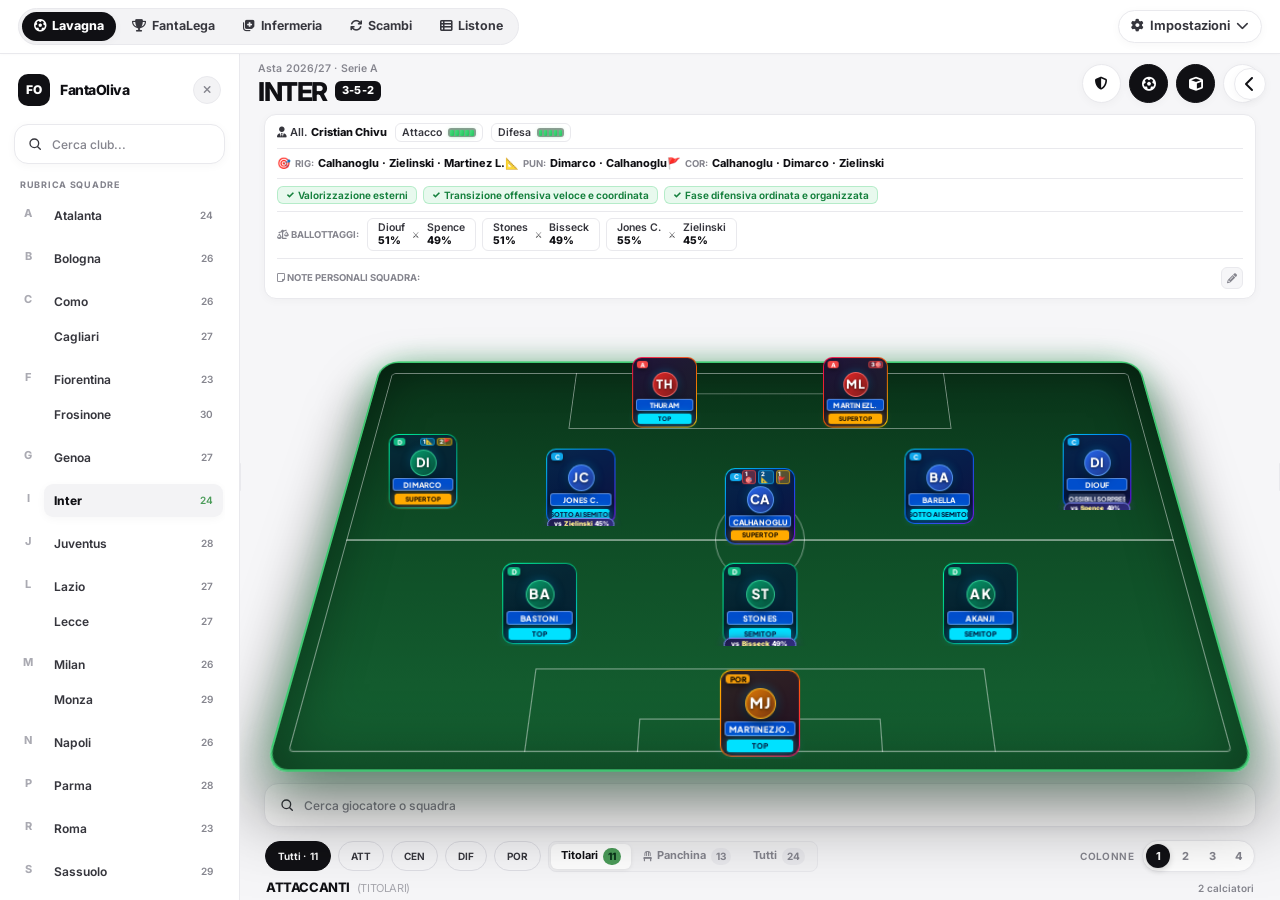
==== commit 104c0ecb: "refactor: remove drop shadows and card animations to flatten 3D pitch visual style" ====
--- a/index.html
+++ b/index.html
@@ -21,13 +21,13 @@
 
   <!-- CSS Stylesheets -->
   <link rel="stylesheet" href="css/main.css">
-  <link rel="stylesheet" href="css/pitch.css?v=33">
-  <link rel="stylesheet" href="css/player-card.css?v=40">
+  <link rel="stylesheet" href="css/pitch.css?v=36">
+  <link rel="stylesheet" href="css/player-card.css?v=41">
   <link rel="stylesheet" href="css/sidebar.css">
   <link rel="stylesheet" href="css/modals.css">
   <link rel="stylesheet" href="css/listone.css?v=4">
   <link rel="stylesheet" href="css/strategy-manager.css">
-  <link rel="stylesheet" href="css/my-team.css?v=25">
+  <link rel="stylesheet" href="css/my-team.css?v=27">
   <link rel="stylesheet" href="css/injuries.css?v=3">
   <link rel="stylesheet" href="css/trades.css?v=3">
   <link rel="stylesheet" href="css/responsive.css?v=5">
--- a/css/pitch.css
+++ b/css/pitch.css
@@ -1174,7 +1174,7 @@
 
 .pitch-slot-wrapper[data-slot-id="pos_1"],
 .pitch-slot-wrapper[data-slot-role="POR"] {
-  top: 90% !important;
+  top: 88% !important;
 }
 
 .pitch-slot-wrapper:hover {
@@ -1187,8 +1187,8 @@
 }
 
 .pitch-slot-wrapper.is-selected .player-card {
-  box-shadow: 0 10px 28px rgba(0, 0, 0, 0.28), 0 0 0 2px var(--ink) !important;
-  transform: scale(1.05);
+  box-shadow: none !important;
+  transform: none !important;
 }
 
 @media (max-width: 900px) {
@@ -1326,54 +1326,43 @@
   height: 76px;
   transform-style: preserve-3d;
   transform-origin: 50% 90%;
-  transform: translate(-50%, -50%) rotateX(-32deg) translateZ(12px);
+  transform: translate(-50%, -50%) rotateX(-32deg) translateZ(6px);
   pointer-events: auto;
-  transition: transform 0.35s cubic-bezier(0.16, 1, 0.3, 1), filter 0.25s ease;
-  filter: drop-shadow(0 8px 18px rgba(0, 0, 0, 0.55));
+  transition: transform 0.25s cubic-bezier(0.16, 1, 0.3, 1);
+  filter: none !important;
 }
 
 .soccer-pitch.is-3d-pitch .pitch-slot-wrapper[data-slot-id="pos_1"],
 .soccer-pitch.is-3d-pitch .pitch-slot-wrapper[data-slot-role="POR"] {
-  top: 93% !important;
-}
-
-/* Ombra di contatto realistica proiettata sull'erba dal calciatore in 3D */
+  top: 88% !important;
+}
+
+/* Rimosse ombre sotto alle card */
 .soccer-pitch.is-3d-pitch .pitch-slot-wrapper::after {
-  content: '';
-  position: absolute;
-  bottom: -4px;
-  left: 15%;
-  width: 70%;
-  height: 12px;
-  background: radial-gradient(ellipse at center, rgba(0, 0, 0, 0.65) 0%, rgba(0, 0, 0, 0.2) 50%, transparent 75%);
-  transform: rotateX(32deg) translateZ(-12px);
-  pointer-events: none;
-  border-radius: 50%;
-  transition: transform 0.35s cubic-bezier(0.16, 1, 0.3, 1), opacity 0.3s ease;
+  display: none !important;
 }
 
 .soccer-pitch.is-3d-pitch .pitch-slot-wrapper:not(.is-selected):hover {
-  transform: translate(-50%, -55%) rotateX(-32deg) translateZ(30px) scale(1.08);
-  filter: drop-shadow(0 16px 28px rgba(0, 0, 0, 0.7));
+  transform: translate(-50%, -50%) rotateX(-32deg) translateZ(8px) !important;
+  filter: none !important;
   z-index: 50 !important;
 }
 
 .soccer-pitch.is-3d-pitch .pitch-slot-wrapper:not(.is-selected):hover::after {
-  transform: rotateX(32deg) translateZ(-30px) scale(1.2);
-  opacity: 0.8;
-}
-
+  display: none !important;
+}
+
+/* Card cliccata/selezionata: NON si ingrandisce, nessuna ombra sotto, sopra a tutte le card */
 .soccer-pitch.is-3d-pitch .pitch-slot-wrapper:has(.player-card.is-selected),
 .soccer-pitch.is-3d-pitch .pitch-slot-wrapper.is-selected {
-  transform: translate(-50%, -60%) rotateX(-32deg) translateZ(110px) scale(1.15) !important;
-  filter: drop-shadow(0 28px 48px rgba(0, 0, 0, 0.9)) drop-shadow(0 0 20px rgba(0, 255, 255, 0.75)) !important;
+  transform: translate(-50%, -50%) rotateX(-32deg) translateZ(12px) !important;
+  filter: none !important;
   z-index: 9999 !important;
 }
 
 .soccer-pitch.is-3d-pitch .pitch-slot-wrapper.is-selected::after,
 .soccer-pitch.is-3d-pitch .pitch-slot-wrapper:has(.player-card.is-selected)::after {
-  transform: rotateX(32deg) translateZ(-110px) scale(1.3) !important;
-  opacity: 0.95 !important;
+  display: none !important;
 }
 
 /* ==========================================================================
@@ -1385,9 +1374,9 @@
   width: 70px;
   height: 76px;
   border-radius: 10px;
-  background: rgba(4, 24, 75, 0.78);
+  background: rgba(4, 24, 75, 0.88);
   backdrop-filter: blur(8px);
-  box-shadow: 0 8px 20px rgba(0, 0, 0, 0.6), 0 0 12px rgba(0, 170, 255, 0.28);
+  box-shadow: none !important;
   display: flex;
   flex-direction: column;
   align-items: center;
@@ -1397,28 +1386,29 @@
   border: 1.5px solid transparent;
   background-clip: padding-box, border-box;
   background-origin: padding-box, border-box;
-  transition: transform 0.25s cubic-bezier(0.2, 0.8, 0.2, 1), box-shadow 0.25s;
+  transition: border-color 0.2s ease;
   transform-style: preserve-3d;
   -webkit-font-smoothing: antialiased;
   box-sizing: border-box;
 }
 
-/* Evidenziazione card selezionata */
+/* Evidenziazione card selezionata: bordo netto senza ingrandirsi */
 .soccer-pitch.is-3d-pitch .pitch-slot-wrapper.is-selected .player-card,
 .soccer-pitch.is-3d-pitch .pitch-slot-wrapper .player-card.is-selected,
 .player-card.studio-player-card.is-selected {
-  outline: 2.5px solid #00ffff !important;
-  box-shadow: 0 16px 40px rgba(0, 0, 0, 0.85), 0 0 32px rgba(0, 255, 255, 0.95) !important;
+  outline: 2px solid #00ffff !important;
+  outline-offset: 1px !important;
+  box-shadow: 0 0 8px rgba(0, 255, 255, 0.4) !important;
   z-index: 10000 !important;
 }
 
-/* BORDI GRADIENTE NEON IN BASE AL RUOLO */
+/* BORDI GRADIENTE NEON IN BASE AL RUOLO (SENZA OMBRA SOTTO) */
 .soccer-pitch.is-3d-pitch .player-card.role-a,
 .studio-player-card.role-a {
   background-image: 
     linear-gradient(rgba(12, 22, 54, 0.92), rgba(8, 16, 42, 0.94)),
     linear-gradient(135deg, #ff0055 0%, #ff5500 50%, #ffcc00 100%);
-  box-shadow: 0 8px 22px rgba(0, 0, 0, 0.6), 0 0 14px rgba(255, 0, 85, 0.28);
+  box-shadow: none !important;
 }
 
 .soccer-pitch.is-3d-pitch .player-card.role-c,
@@ -1426,7 +1416,7 @@
   background-image: 
     linear-gradient(rgba(8, 24, 60, 0.92), rgba(4, 18, 50, 0.94)),
     linear-gradient(135deg, #00d4ff 0%, #0066ff 50%, #8800ff 100%);
-  box-shadow: 0 8px 22px rgba(0, 0, 0, 0.6), 0 0 14px rgba(0, 180, 255, 0.28);
+  box-shadow: none !important;
 }
 
 .soccer-pitch.is-3d-pitch .player-card.role-d,
@@ -1434,7 +1424,7 @@
   background-image: 
     linear-gradient(rgba(6, 28, 48, 0.92), rgba(4, 20, 38, 0.94)),
     linear-gradient(135deg, #00ffaa 0%, #00a86b 50%, #00ddff 100%);
-  box-shadow: 0 8px 22px rgba(0, 0, 0, 0.6), 0 0 14px rgba(0, 255, 170, 0.25);
+  box-shadow: none !important;
 }
 
 .soccer-pitch.is-3d-pitch .player-card.role-p,
@@ -1442,7 +1432,7 @@
   background-image: 
     linear-gradient(rgba(28, 24, 40, 0.92), rgba(18, 16, 30, 0.94)),
     linear-gradient(135deg, #ffbb00 0%, #ff6600 50%, #ff0066 100%);
-  box-shadow: 0 8px 22px rgba(0, 0, 0, 0.6), 0 0 14px rgba(255, 187, 0, 0.28);
+  box-shadow: none !important;
 }
 
 /* TOP BAR: Ruolo e Piazzati */
--- a/css/player-card.css
+++ b/css/player-card.css
@@ -1805,9 +1805,9 @@
   width: 70px !important;
   height: 76px !important;
   border-radius: 10px !important;
-  background-color: rgba(4, 24, 75, 0.82) !important;
+  background-color: rgba(4, 24, 75, 0.88) !important;
   backdrop-filter: blur(8px) !important;
-  box-shadow: 0 8px 20px rgba(0, 0, 0, 0.6), 0 0 12px rgba(0, 170, 255, 0.28) !important;
+  box-shadow: none !important;
   display: flex !important;
   flex-direction: column !important;
   align-items: center !important;
@@ -1817,7 +1817,7 @@
   border: 1.5px solid transparent !important;
   background-clip: padding-box, border-box !important;
   background-origin: padding-box, border-box !important;
-  transition: transform 0.25s cubic-bezier(0.2, 0.8, 0.2, 1), box-shadow 0.25s !important;
+  transition: border-color 0.2s ease !important;
   transform-style: preserve-3d !important;
   -webkit-font-smoothing: antialiased !important;
   box-sizing: border-box !important;
@@ -1829,16 +1829,17 @@
 .soccer-pitch.is-3d-pitch .pitch-slot-wrapper .player-card.is-selected,
 .player-card.studio-player-card.is-selected {
   outline: 2px solid #00ffff !important;
-  box-shadow: 0 12px 30px rgba(0, 0, 0, 0.8), 0 0 24px rgba(0, 255, 255, 0.85) !important;
-}
-
-/* BORDI GRADIENTE NEON IN BASE AL RUOLO */
+  outline-offset: 1px !important;
+  box-shadow: 0 0 8px rgba(0, 255, 255, 0.4) !important;
+}
+
+/* BORDI GRADIENTE NEON IN BASE AL RUOLO (SENZA OMBRA SOTTO) */
 .player-card.studio-player-card.role-a,
 .soccer-pitch.is-3d-pitch .pitch-slot-wrapper .player-card.role-a {
   background-image: 
     linear-gradient(rgba(12, 22, 54, 0.92), rgba(8, 16, 42, 0.94)),
     linear-gradient(135deg, #ff0055 0%, #ff5500 50%, #ffcc00 100%) !important;
-  box-shadow: 0 8px 22px rgba(0, 0, 0, 0.6), 0 0 14px rgba(255, 0, 85, 0.28) !important;
+  box-shadow: none !important;
 }
 
 .player-card.studio-player-card.role-c,
@@ -1846,7 +1847,7 @@
   background-image: 
     linear-gradient(rgba(8, 24, 60, 0.92), rgba(4, 18, 50, 0.94)),
     linear-gradient(135deg, #00d4ff 0%, #0066ff 50%, #8800ff 100%) !important;
-  box-shadow: 0 8px 22px rgba(0, 0, 0, 0.6), 0 0 14px rgba(0, 180, 255, 0.28) !important;
+  box-shadow: none !important;
 }
 
 .player-card.studio-player-card.role-d,
@@ -1854,7 +1855,7 @@
   background-image: 
     linear-gradient(rgba(6, 28, 48, 0.92), rgba(4, 20, 38, 0.94)),
     linear-gradient(135deg, #00ffaa 0%, #00a86b 50%, #00ddff 100%) !important;
-  box-shadow: 0 8px 22px rgba(0, 0, 0, 0.6), 0 0 14px rgba(0, 255, 170, 0.25) !important;
+  box-shadow: none !important;
 }
 
 .player-card.studio-player-card.role-p,
@@ -1862,7 +1863,7 @@
   background-image: 
     linear-gradient(rgba(28, 24, 40, 0.92), rgba(18, 16, 30, 0.94)),
     linear-gradient(135deg, #ffbb00 0%, #ff6600 50%, #ff0066 100%) !important;
-  box-shadow: 0 8px 22px rgba(0, 0, 0, 0.6), 0 0 14px rgba(255, 187, 0, 0.28) !important;
+  box-shadow: none !important;
 }
 
 /* TOP BAR: Ruolo e Piazzati */
--- a/css/my-team.css
+++ b/css/my-team.css
@@ -291,54 +291,43 @@
   height: 76px;
   transform-style: preserve-3d;
   transform-origin: 50% 90%;
-  transform: translate(-50%, -50%) rotateX(-32deg) translateZ(12px);
+  transform: translate(-50%, -50%) rotateX(-32deg) translateZ(6px);
   pointer-events: auto;
-  transition: transform 0.35s cubic-bezier(0.16, 1, 0.3, 1), filter 0.25s ease;
-  filter: drop-shadow(0 8px 18px rgba(0, 0, 0, 0.55));
+  transition: transform 0.25s cubic-bezier(0.16, 1, 0.3, 1);
+  filter: none !important;
 }
 
 .soccer-pitch.is-3d-pitch .pitch-slot-wrapper[data-slot-id="pos_1"],
 .soccer-pitch.is-3d-pitch .pitch-slot-wrapper[data-slot-role="POR"] {
-  top: 93% !important;
-}
-
-/* Ombra di contatto realistica proiettata sull'erba dal calciatore in 3D */
+  top: 88% !important;
+}
+
+/* Rimosse ombre sotto alle card */
 .soccer-pitch.is-3d-pitch .pitch-slot-wrapper::after {
-  content: '';
-  position: absolute;
-  bottom: -4px;
-  left: 15%;
-  width: 70%;
-  height: 12px;
-  background: radial-gradient(ellipse at center, rgba(0, 0, 0, 0.65) 0%, rgba(0, 0, 0, 0.2) 50%, transparent 75%);
-  transform: rotateX(32deg) translateZ(-12px);
-  pointer-events: none;
-  border-radius: 50%;
-  transition: transform 0.35s cubic-bezier(0.16, 1, 0.3, 1), opacity 0.3s ease;
+  display: none !important;
 }
 
 .soccer-pitch.is-3d-pitch .pitch-slot-wrapper:not(.is-selected):hover {
-  transform: translate(-50%, -55%) rotateX(-32deg) translateZ(30px) scale(1.08);
-  filter: drop-shadow(0 16px 28px rgba(0, 0, 0, 0.7));
+  transform: translate(-50%, -50%) rotateX(-32deg) translateZ(8px) !important;
+  filter: none !important;
   z-index: 50 !important;
 }
 
 .soccer-pitch.is-3d-pitch .pitch-slot-wrapper:not(.is-selected):hover::after {
-  transform: rotateX(32deg) translateZ(-30px) scale(1.2);
-  opacity: 0.8;
-}
-
+  display: none !important;
+}
+
+/* Card cliccata/selezionata: NON si ingrandisce, nessuna ombra sotto, sopra a tutte le card */
 .soccer-pitch.is-3d-pitch .pitch-slot-wrapper:has(.player-card.is-selected),
 .soccer-pitch.is-3d-pitch .pitch-slot-wrapper.is-selected {
-  transform: translate(-50%, -60%) rotateX(-32deg) translateZ(110px) scale(1.15) !important;
-  filter: drop-shadow(0 28px 48px rgba(0, 0, 0, 0.9)) drop-shadow(0 0 20px rgba(0, 255, 255, 0.75)) !important;
+  transform: translate(-50%, -50%) rotateX(-32deg) translateZ(12px) !important;
+  filter: none !important;
   z-index: 9999 !important;
 }
 
 .soccer-pitch.is-3d-pitch .pitch-slot-wrapper.is-selected::after,
 .soccer-pitch.is-3d-pitch .pitch-slot-wrapper:has(.player-card.is-selected)::after {
-  transform: rotateX(32deg) translateZ(-110px) scale(1.3) !important;
-  opacity: 0.95 !important;
+  display: none !important;
 }
 
 /* ==========================================================================
@@ -350,9 +339,9 @@
   width: 70px;
   height: 76px;
   border-radius: 10px;
-  background: rgba(4, 24, 75, 0.78);
+  background: rgba(4, 24, 75, 0.88);
   backdrop-filter: blur(8px);
-  box-shadow: 0 8px 20px rgba(0, 0, 0, 0.6), 0 0 12px rgba(0, 170, 255, 0.28);
+  box-shadow: none !important;
   display: flex;
   flex-direction: column;
   align-items: center;
@@ -362,28 +351,29 @@
   border: 1.5px solid transparent;
   background-clip: padding-box, border-box;
   background-origin: padding-box, border-box;
-  transition: transform 0.25s cubic-bezier(0.2, 0.8, 0.2, 1), box-shadow 0.25s;
+  transition: border-color 0.2s ease;
   transform-style: preserve-3d;
   -webkit-font-smoothing: antialiased;
   box-sizing: border-box;
 }
 
-/* Evidenziazione card selezionata */
+/* Evidenziazione card selezionata: bordo netto senza ingrandirsi */
 .soccer-pitch.is-3d-pitch .pitch-slot-wrapper.is-selected .player-card,
 .soccer-pitch.is-3d-pitch .pitch-slot-wrapper .player-card.is-selected,
 .player-card.studio-player-card.is-selected {
-  outline: 2.5px solid #00ffff !important;
-  box-shadow: 0 16px 40px rgba(0, 0, 0, 0.85), 0 0 32px rgba(0, 255, 255, 0.95) !important;
+  outline: 2px solid #00ffff !important;
+  outline-offset: 1px !important;
+  box-shadow: 0 0 8px rgba(0, 255, 255, 0.4) !important;
   z-index: 10000 !important;
 }
 
-/* BORDI GRADIENTE NEON IN BASE AL RUOLO */
+/* BORDI GRADIENTE NEON IN BASE AL RUOLO (SENZA OMBRA SOTTO) */
 .soccer-pitch.is-3d-pitch .player-card.role-a,
 .studio-player-card.role-a {
   background-image: 
     linear-gradient(rgba(12, 22, 54, 0.92), rgba(8, 16, 42, 0.94)),
     linear-gradient(135deg, #ff0055 0%, #ff5500 50%, #ffcc00 100%);
-  box-shadow: 0 8px 22px rgba(0, 0, 0, 0.6), 0 0 14px rgba(255, 0, 85, 0.28);
+  box-shadow: none !important;
 }
 
 .soccer-pitch.is-3d-pitch .player-card.role-c,
@@ -391,7 +381,7 @@
   background-image: 
     linear-gradient(rgba(8, 24, 60, 0.92), rgba(4, 18, 50, 0.94)),
     linear-gradient(135deg, #00d4ff 0%, #0066ff 50%, #8800ff 100%);
-  box-shadow: 0 8px 22px rgba(0, 0, 0, 0.6), 0 0 14px rgba(0, 180, 255, 0.28);
+  box-shadow: none !important;
 }
 
 .soccer-pitch.is-3d-pitch .player-card.role-d,
@@ -399,7 +389,7 @@
   background-image: 
     linear-gradient(rgba(6, 28, 48, 0.92), rgba(4, 20, 38, 0.94)),
     linear-gradient(135deg, #00ffaa 0%, #00a86b 50%, #00ddff 100%);
-  box-shadow: 0 8px 22px rgba(0, 0, 0, 0.6), 0 0 14px rgba(0, 255, 170, 0.25);
+  box-shadow: none !important;
 }
 
 .soccer-pitch.is-3d-pitch .player-card.role-p,
@@ -407,7 +397,7 @@
   background-image: 
     linear-gradient(rgba(28, 24, 40, 0.92), rgba(18, 16, 30, 0.94)),
     linear-gradient(135deg, #ffbb00 0%, #ff6600 50%, #ff0066 100%);
-  box-shadow: 0 8px 22px rgba(0, 0, 0, 0.6), 0 0 14px rgba(255, 187, 0, 0.28);
+  box-shadow: none !important;
 }
 
 /* TOP BAR: Ruolo e Piazzati */
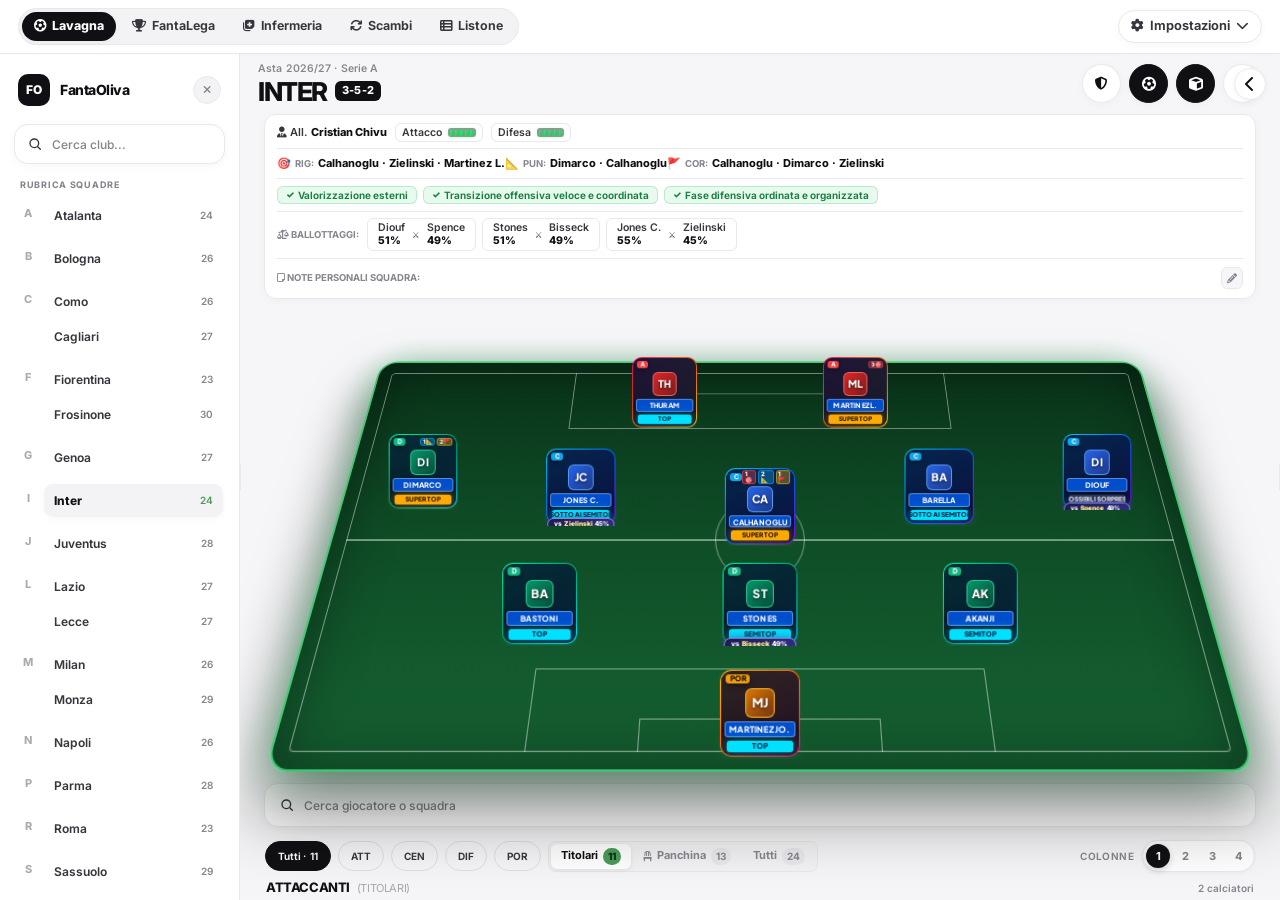
==== commit c85c2611: "refactor: update player avatar styling to display full images and remove circular masks" ====
--- a/index.html
+++ b/index.html
@@ -21,13 +21,13 @@
 
   <!-- CSS Stylesheets -->
   <link rel="stylesheet" href="css/main.css">
-  <link rel="stylesheet" href="css/pitch.css?v=36">
-  <link rel="stylesheet" href="css/player-card.css?v=41">
+  <link rel="stylesheet" href="css/pitch.css?v=37">
+  <link rel="stylesheet" href="css/player-card.css?v=42">
   <link rel="stylesheet" href="css/sidebar.css">
   <link rel="stylesheet" href="css/modals.css">
   <link rel="stylesheet" href="css/listone.css?v=4">
   <link rel="stylesheet" href="css/strategy-manager.css">
-  <link rel="stylesheet" href="css/my-team.css?v=27">
+  <link rel="stylesheet" href="css/my-team.css?v=28">
   <link rel="stylesheet" href="css/injuries.css?v=3">
   <link rel="stylesheet" href="css/trades.css?v=3">
   <link rel="stylesheet" href="css/responsive.css?v=5">
--- a/css/pitch.css
+++ b/css/pitch.css
@@ -1493,64 +1493,96 @@
 .soccer-pitch.is-3d-pitch .sp-chip.sp-pun, .studio-player-card .sp-chip.sp-pun { background: rgba(14, 165, 233, 0.35); border-color: rgba(14, 165, 233, 0.6); }
 .soccer-pitch.is-3d-pitch .sp-chip.sp-cor, .studio-player-card .sp-chip.sp-cor { background: rgba(234, 179, 8, 0.35); border-color: rgba(234, 179, 8, 0.6); }
 
-/* PARTE CENTRALE: AVATAR / FOTO CIRCOLARE */
+/* PARTE CENTRALE: AVATAR / FOTO INTERO SENZA CERCHIO */
 .soccer-pitch.is-3d-pitch .card-center-figure,
 .studio-player-card .card-center-figure {
   position: relative;
   width: 100%;
-  height: 29px;
+  height: 32px;
   display: flex;
   justify-content: center;
-  align-items: center;
-  margin-bottom: 1px;
-}
-
+  align-items: flex-end;
+  margin-bottom: 1.5px;
+  overflow: visible;
+}
+
+.soccer-pitch.is-3d-pitch .player-avatar-wrap,
 .soccer-pitch.is-3d-pitch .player-avatar-circle,
+.studio-player-card .player-avatar-wrap,
 .studio-player-card .player-avatar-circle {
-  width: 27px;
-  height: 27px;
-  border-radius: 50%;
-  display: flex;
-  align-items: center;
+  width: 100%;
+  height: 100%;
+  display: flex;
+  align-items: flex-end;
   justify-content: center;
   position: relative;
-  overflow: hidden;
-  border: 1.5px solid rgba(255, 255, 255, 0.7);
-  box-shadow: 0 4px 10px rgba(0, 0, 0, 0.55), 0 0 10px rgba(0, 180, 255, 0.35);
-  background: linear-gradient(135deg, #0d1e3d 0%, #030b1e 100%);
+  background: transparent !important;
+  border: none !important;
+  border-radius: 0 !important;
+  box-shadow: none !important;
   flex-shrink: 0;
 }
 
-/* Fallback Iniziali colorate in base al ruolo */
-.studio-player-card.role-p .player-avatar-circle,
-.soccer-pitch.is-3d-pitch .player-card.role-p .player-avatar-circle {
-  background: linear-gradient(135deg, #d97706 0%, #78350f 100%);
-  border-color: rgba(251, 191, 36, 0.85);
-}
-.studio-player-card.role-d .player-avatar-circle,
-.soccer-pitch.is-3d-pitch .player-card.role-d .player-avatar-circle {
-  background: linear-gradient(135deg, #059669 0%, #064e3b 100%);
-  border-color: rgba(52, 211, 153, 0.85);
-}
-.studio-player-card.role-c .player-avatar-circle,
-.soccer-pitch.is-3d-pitch .player-card.role-c .player-avatar-circle {
-  background: linear-gradient(135deg, #2563eb 0%, #1e3a8a 100%);
-  border-color: rgba(96, 165, 250, 0.85);
-}
-.studio-player-card.role-a .player-avatar-circle,
-.soccer-pitch.is-3d-pitch .player-card.role-a .player-avatar-circle {
-  background: linear-gradient(135deg, #dc2626 0%, #7f1d1d 100%);
-  border-color: rgba(248, 113, 113, 0.85);
-}
-
+/* Avatar foto: visibile per intero, nessun cerchio, nessuna maschera circolare */
 .soccer-pitch.is-3d-pitch .player-avatar-photo,
 .studio-player-card .player-avatar-photo {
-  width: 100%;
-  height: 100%;
-  object-fit: cover;
-  object-position: top center;
-  border-radius: 50%;
+  height: 32px;
+  width: auto;
+  max-width: 100%;
+  object-fit: contain;
+  object-position: center bottom;
+  border-radius: 0 !important;
+  border: none !important;
+  box-shadow: none !important;
   display: block;
+  filter: drop-shadow(0 2px 4px rgba(0, 0, 0, 0.55));
+}
+
+/* Fallback Iniziali: solo quando non c'è la foto */
+.soccer-pitch.is-3d-pitch .player-avatar-wrap:not(.has-photo),
+.soccer-pitch.is-3d-pitch .player-avatar-circle:not(.has-photo),
+.soccer-pitch.is-3d-pitch .player-avatar-wrap.photo-error,
+.soccer-pitch.is-3d-pitch .player-avatar-circle.photo-error,
+.studio-player-card .player-avatar-wrap:not(.has-photo),
+.studio-player-card .player-avatar-circle:not(.has-photo),
+.studio-player-card .player-avatar-wrap.photo-error,
+.studio-player-card .player-avatar-circle.photo-error {
+  width: 26px;
+  height: 26px;
+  border-radius: 6px !important;
+  border: 1px solid rgba(255, 255, 255, 0.4) !important;
+  background: linear-gradient(135deg, #0d1e3d 0%, #030b1e 100%) !important;
+  align-self: center;
+}
+
+/* Fallback Iniziali colorate in base al ruolo */
+.studio-player-card.role-p .player-avatar-wrap:not(.has-photo),
+.studio-player-card.role-p .player-avatar-circle:not(.has-photo),
+.soccer-pitch.is-3d-pitch .player-card.role-p .player-avatar-wrap:not(.has-photo),
+.soccer-pitch.is-3d-pitch .player-card.role-p .player-avatar-circle:not(.has-photo) {
+  background: linear-gradient(135deg, #d97706 0%, #78350f 100%) !important;
+  border-color: rgba(251, 191, 36, 0.85) !important;
+}
+.studio-player-card.role-d .player-avatar-wrap:not(.has-photo),
+.studio-player-card.role-d .player-avatar-circle:not(.has-photo),
+.soccer-pitch.is-3d-pitch .player-card.role-d .player-avatar-wrap:not(.has-photo),
+.soccer-pitch.is-3d-pitch .player-card.role-d .player-avatar-circle:not(.has-photo) {
+  background: linear-gradient(135deg, #059669 0%, #064e3b 100%) !important;
+  border-color: rgba(52, 211, 153, 0.85) !important;
+}
+.studio-player-card.role-c .player-avatar-wrap:not(.has-photo),
+.studio-player-card.role-c .player-avatar-circle:not(.has-photo),
+.soccer-pitch.is-3d-pitch .player-card.role-c .player-avatar-wrap:not(.has-photo),
+.soccer-pitch.is-3d-pitch .player-card.role-c .player-avatar-circle:not(.has-photo) {
+  background: linear-gradient(135deg, #2563eb 0%, #1e3a8a 100%) !important;
+  border-color: rgba(96, 165, 250, 0.85) !important;
+}
+.studio-player-card.role-a .player-avatar-wrap:not(.has-photo),
+.studio-player-card.role-a .player-avatar-circle:not(.has-photo),
+.soccer-pitch.is-3d-pitch .player-card.role-a .player-avatar-wrap:not(.has-photo),
+.soccer-pitch.is-3d-pitch .player-card.role-a .player-avatar-circle:not(.has-photo) {
+  background: linear-gradient(135deg, #dc2626 0%, #7f1d1d 100%) !important;
+  border-color: rgba(248, 113, 113, 0.85) !important;
 }
 
 .soccer-pitch.is-3d-pitch .player-avatar-fallback,
@@ -1561,19 +1593,23 @@
   align-items: center;
   justify-content: center;
   font-weight: 800;
-  font-size: 13px;
+  font-size: 11px;
   color: #ffffff;
   letter-spacing: 0.5px;
   text-shadow: 0 1px 3px rgba(0, 0, 0, 0.7);
   font-family: 'Plus Jakarta Sans', 'Inter', sans-serif;
 }
 
+.soccer-pitch.is-3d-pitch .player-avatar-wrap.has-photo:not(.photo-error) .player-avatar-fallback,
 .soccer-pitch.is-3d-pitch .player-avatar-circle.has-photo:not(.photo-error) .player-avatar-fallback,
+.studio-player-card .player-avatar-wrap.has-photo:not(.photo-error) .player-avatar-fallback,
 .studio-player-card .player-avatar-circle.has-photo:not(.photo-error) .player-avatar-fallback {
   display: none !important;
 }
 
+.soccer-pitch.is-3d-pitch .player-avatar-wrap.photo-error .player-avatar-photo,
 .soccer-pitch.is-3d-pitch .player-avatar-circle.photo-error .player-avatar-photo,
+.studio-player-card .player-avatar-wrap.photo-error .player-avatar-photo,
 .studio-player-card .player-avatar-circle.photo-error .player-avatar-photo {
   display: none !important;
 }
@@ -1797,12 +1833,11 @@
   .soccer-pitch.is-3d-pitch .pitch-slot-wrapper .card-center-figure {
     height: 30px;
     margin-bottom: 1px;
-  }
-
-  .soccer-pitch.is-3d-pitch .pitch-slot-wrapper .player-avatar-circle {
-    width: 28px;
-    height: 28px;
-    border-width: 1px;
+    overflow: visible;
+  }
+
+  .soccer-pitch.is-3d-pitch .pitch-slot-wrapper .player-avatar-photo {
+    height: 30px;
   }
 
   .soccer-pitch.is-3d-pitch .pitch-slot-wrapper .player-avatar-fallback {
--- a/css/player-card.css
+++ b/css/player-card.css
@@ -1928,61 +1928,93 @@
 .soccer-pitch.is-3d-pitch .card-center-figure {
   position: relative !important;
   width: 100% !important;
-  height: 29px !important;
+  height: 32px !important;
   display: flex !important;
   justify-content: center !important;
-  align-items: center !important;
-  margin-bottom: 1px !important;
-}
-
+  align-items: flex-end !important;
+  margin-bottom: 1.5px !important;
+  overflow: visible !important;
+}
+
+.player-card.studio-player-card .player-avatar-wrap,
 .player-card.studio-player-card .player-avatar-circle,
+.soccer-pitch.is-3d-pitch .player-avatar-wrap,
 .soccer-pitch.is-3d-pitch .player-avatar-circle {
-  width: 27px !important;
-  height: 27px !important;
-  border-radius: 50% !important;
-  display: flex !important;
-  align-items: center !important;
+  width: 100% !important;
+  height: 100% !important;
+  display: flex !important;
+  align-items: flex-end !important;
   justify-content: center !important;
   position: relative !important;
-  overflow: hidden !important;
-  border: 1.5px solid rgba(255, 255, 255, 0.7) !important;
-  box-shadow: 0 4px 10px rgba(0, 0, 0, 0.55), 0 0 10px rgba(0, 180, 255, 0.35) !important;
+  background: transparent !important;
+  border: none !important;
+  border-radius: 0 !important;
+  box-shadow: none !important;
+  flex-shrink: 0 !important;
+}
+
+/* Avatar foto: visibile per intero, nessun cerchio, nessuna maschera circolare */
+.player-card.studio-player-card .player-avatar-photo,
+.soccer-pitch.is-3d-pitch .player-avatar-photo {
+  height: 32px !important;
+  width: auto !important;
+  max-width: 100% !important;
+  object-fit: contain !important;
+  object-position: center bottom !important;
+  border-radius: 0 !important;
+  border: none !important;
+  box-shadow: none !important;
+  display: block !important;
+  filter: drop-shadow(0 2px 4px rgba(0, 0, 0, 0.55)) !important;
+}
+
+/* Fallback Iniziali: solo quando non c'è la foto */
+.player-card.studio-player-card .player-avatar-wrap:not(.has-photo),
+.player-card.studio-player-card .player-avatar-circle:not(.has-photo),
+.player-card.studio-player-card .player-avatar-wrap.photo-error,
+.player-card.studio-player-card .player-avatar-circle.photo-error,
+.soccer-pitch.is-3d-pitch .player-avatar-wrap:not(.has-photo),
+.soccer-pitch.is-3d-pitch .player-avatar-circle:not(.has-photo),
+.soccer-pitch.is-3d-pitch .player-avatar-wrap.photo-error,
+.soccer-pitch.is-3d-pitch .player-avatar-circle.photo-error {
+  width: 26px !important;
+  height: 26px !important;
+  border-radius: 6px !important;
+  border: 1px solid rgba(255, 255, 255, 0.4) !important;
   background: linear-gradient(135deg, #0d1e3d 0%, #030b1e 100%) !important;
-  flex-shrink: 0 !important;
+  align-self: center !important;
 }
 
 /* Fallback Iniziali colorate in base al ruolo */
-.player-card.studio-player-card.role-p .player-avatar-circle,
-.soccer-pitch.is-3d-pitch .player-card.role-p .player-avatar-circle {
+.player-card.studio-player-card.role-p .player-avatar-wrap:not(.has-photo),
+.player-card.studio-player-card.role-p .player-avatar-circle:not(.has-photo),
+.soccer-pitch.is-3d-pitch .player-card.role-p .player-avatar-wrap:not(.has-photo),
+.soccer-pitch.is-3d-pitch .player-card.role-p .player-avatar-circle:not(.has-photo) {
   background: linear-gradient(135deg, #d97706 0%, #78350f 100%) !important;
   border-color: rgba(251, 191, 36, 0.85) !important;
 }
-.player-card.studio-player-card.role-d .player-avatar-circle,
-.soccer-pitch.is-3d-pitch .player-card.role-d .player-avatar-circle {
+.player-card.studio-player-card.role-d .player-avatar-wrap:not(.has-photo),
+.player-card.studio-player-card.role-d .player-avatar-circle:not(.has-photo),
+.soccer-pitch.is-3d-pitch .player-card.role-d .player-avatar-wrap:not(.has-photo),
+.soccer-pitch.is-3d-pitch .player-card.role-d .player-avatar-circle:not(.has-photo) {
   background: linear-gradient(135deg, #059669 0%, #064e3b 100%) !important;
   border-color: rgba(52, 211, 153, 0.85) !important;
 }
-.player-card.studio-player-card.role-c .player-avatar-circle,
-.soccer-pitch.is-3d-pitch .player-card.role-c .player-avatar-circle {
+.player-card.studio-player-card.role-c .player-avatar-wrap:not(.has-photo),
+.player-card.studio-player-card.role-c .player-avatar-circle:not(.has-photo),
+.soccer-pitch.is-3d-pitch .player-card.role-c .player-avatar-wrap:not(.has-photo),
+.soccer-pitch.is-3d-pitch .player-card.role-c .player-avatar-circle:not(.has-photo) {
   background: linear-gradient(135deg, #2563eb 0%, #1e3a8a 100%) !important;
   border-color: rgba(96, 165, 250, 0.85) !important;
 }
-.player-card.studio-player-card.role-a .player-avatar-circle,
-.soccer-pitch.is-3d-pitch .player-card.role-a .player-avatar-circle {
+.player-card.studio-player-card.role-a .player-avatar-wrap:not(.has-photo),
+.player-card.studio-player-card.role-a .player-avatar-circle:not(.has-photo),
+.soccer-pitch.is-3d-pitch .player-card.role-a .player-avatar-wrap:not(.has-photo),
+.soccer-pitch.is-3d-pitch .player-card.role-a .player-avatar-circle:not(.has-photo) {
   background: linear-gradient(135deg, #dc2626 0%, #7f1d1d 100%) !important;
   border-color: rgba(248, 113, 113, 0.85) !important;
 }
 
-.player-card.studio-player-card .player-avatar-photo,
-.soccer-pitch.is-3d-pitch .player-avatar-photo {
-  width: 100% !important;
-  height: 100% !important;
-  object-fit: cover !important;
-  object-position: top center !important;
-  border-radius: 50% !important;
-  display: block !important;
-}
-
 .player-card.studio-player-card .player-avatar-fallback,
 .soccer-pitch.is-3d-pitch .player-avatar-fallback {
   width: 100% !important;
@@ -1991,19 +2023,23 @@
   align-items: center !important;
   justify-content: center !important;
   font-weight: 800 !important;
-  font-size: 13px !important;
+  font-size: 11px !important;
   color: #ffffff !important;
   letter-spacing: 0.5px !important;
   text-shadow: 0 1px 3px rgba(0, 0, 0, 0.7) !important;
   font-family: 'Plus Jakarta Sans', 'Inter', sans-serif !important;
 }
 
+.player-card.studio-player-card .player-avatar-wrap.has-photo:not(.photo-error) .player-avatar-fallback,
 .player-card.studio-player-card .player-avatar-circle.has-photo:not(.photo-error) .player-avatar-fallback,
+.soccer-pitch.is-3d-pitch .player-avatar-wrap.has-photo:not(.photo-error) .player-avatar-fallback,
 .soccer-pitch.is-3d-pitch .player-avatar-circle.has-photo:not(.photo-error) .player-avatar-fallback {
   display: none !important;
 }
 
+.player-card.studio-player-card .player-avatar-wrap.photo-error .player-avatar-photo,
 .player-card.studio-player-card .player-avatar-circle.photo-error .player-avatar-photo,
+.soccer-pitch.is-3d-pitch .player-avatar-wrap.photo-error .player-avatar-photo,
 .soccer-pitch.is-3d-pitch .player-avatar-circle.photo-error .player-avatar-photo {
   display: none !important;
 }
@@ -2187,15 +2223,14 @@
 
   .player-card.studio-player-card .card-center-figure,
   .soccer-pitch.is-3d-pitch .pitch-slot-wrapper .card-center-figure {
-    height: 26px !important;
+    height: 28px !important;
     margin-bottom: 1px !important;
-  }
-
-  .player-card.studio-player-card .player-avatar-circle,
-  .soccer-pitch.is-3d-pitch .pitch-slot-wrapper .player-avatar-circle {
-    width: 24px !important;
-    height: 24px !important;
-    border-width: 1px !important;
+    overflow: visible !important;
+  }
+
+  .player-card.studio-player-card .player-avatar-photo,
+  .soccer-pitch.is-3d-pitch .pitch-slot-wrapper .player-avatar-photo {
+    height: 28px !important;
   }
 
   .player-card.studio-player-card .player-avatar-fallback,
@@ -2264,20 +2299,19 @@
 
   .player-card.studio-player-card .card-center-figure,
   .soccer-pitch.is-3d-pitch .pitch-slot-wrapper .card-center-figure {
-    height: 23px !important;
+    height: 24px !important;
     margin-bottom: 0.5px !important;
-  }
-
-  .player-card.studio-player-card .player-avatar-circle,
-  .soccer-pitch.is-3d-pitch .pitch-slot-wrapper .player-avatar-circle {
-    width: 22px !important;
-    height: 22px !important;
-    border-width: 1px !important;
+    overflow: visible !important;
+  }
+
+  .player-card.studio-player-card .player-avatar-photo,
+  .soccer-pitch.is-3d-pitch .pitch-slot-wrapper .player-avatar-photo {
+    height: 24px !important;
   }
 
   .player-card.studio-player-card .player-avatar-fallback,
   .soccer-pitch.is-3d-pitch .pitch-slot-wrapper .player-avatar-fallback {
-    font-size: 10px !important;
+    font-size: 9px !important;
   }
 
   .player-card.studio-player-card .jersey-svg,
--- a/css/my-team.css
+++ b/css/my-team.css
@@ -469,52 +469,83 @@
   margin-bottom: 1px;
 }
 
+.soccer-pitch.is-3d-pitch .player-avatar-wrap,
 .soccer-pitch.is-3d-pitch .player-avatar-circle,
+.studio-player-card .player-avatar-wrap,
 .studio-player-card .player-avatar-circle {
-  width: 27px;
-  height: 27px;
-  border-radius: 50%;
-  display: flex;
-  align-items: center;
+  width: 100%;
+  height: 100%;
+  display: flex;
+  align-items: flex-end;
   justify-content: center;
   position: relative;
-  overflow: hidden;
-  border: 1.5px solid rgba(255, 255, 255, 0.7);
-  box-shadow: 0 4px 10px rgba(0, 0, 0, 0.55), 0 0 10px rgba(0, 180, 255, 0.35);
-  background: linear-gradient(135deg, #0d1e3d 0%, #030b1e 100%);
+  background: transparent !important;
+  border: none !important;
+  border-radius: 0 !important;
+  box-shadow: none !important;
   flex-shrink: 0;
 }
 
-/* Fallback Iniziali colorate in base al ruolo */
-.studio-player-card.role-p .player-avatar-circle,
-.soccer-pitch.is-3d-pitch .player-card.role-p .player-avatar-circle {
-  background: linear-gradient(135deg, #d97706 0%, #78350f 100%);
-  border-color: rgba(251, 191, 36, 0.85);
-}
-.studio-player-card.role-d .player-avatar-circle,
-.soccer-pitch.is-3d-pitch .player-card.role-d .player-avatar-circle {
-  background: linear-gradient(135deg, #059669 0%, #064e3b 100%);
-  border-color: rgba(52, 211, 153, 0.85);
-}
-.studio-player-card.role-c .player-avatar-circle,
-.soccer-pitch.is-3d-pitch .player-card.role-c .player-avatar-circle {
-  background: linear-gradient(135deg, #2563eb 0%, #1e3a8a 100%);
-  border-color: rgba(96, 165, 250, 0.85);
-}
-.studio-player-card.role-a .player-avatar-circle,
-.soccer-pitch.is-3d-pitch .player-card.role-a .player-avatar-circle {
-  background: linear-gradient(135deg, #dc2626 0%, #7f1d1d 100%);
-  border-color: rgba(248, 113, 113, 0.85);
-}
-
+/* Avatar foto: visibile per intero, nessun cerchio, nessuna maschera circolare */
 .soccer-pitch.is-3d-pitch .player-avatar-photo,
 .studio-player-card .player-avatar-photo {
-  width: 100%;
-  height: 100%;
-  object-fit: cover;
-  object-position: top center;
-  border-radius: 50%;
+  height: 32px;
+  width: auto;
+  max-width: 100%;
+  object-fit: contain;
+  object-position: center bottom;
+  border-radius: 0 !important;
+  border: none !important;
+  box-shadow: none !important;
   display: block;
+  filter: drop-shadow(0 2px 4px rgba(0, 0, 0, 0.55));
+}
+
+/* Fallback Iniziali: solo quando non c'è la foto */
+.soccer-pitch.is-3d-pitch .player-avatar-wrap:not(.has-photo),
+.soccer-pitch.is-3d-pitch .player-avatar-circle:not(.has-photo),
+.soccer-pitch.is-3d-pitch .player-avatar-wrap.photo-error,
+.soccer-pitch.is-3d-pitch .player-avatar-circle.photo-error,
+.studio-player-card .player-avatar-wrap:not(.has-photo),
+.studio-player-card .player-avatar-circle:not(.has-photo),
+.studio-player-card .player-avatar-wrap.photo-error,
+.studio-player-card .player-avatar-circle.photo-error {
+  width: 26px;
+  height: 26px;
+  border-radius: 6px !important;
+  border: 1px solid rgba(255, 255, 255, 0.4) !important;
+  background: linear-gradient(135deg, #0d1e3d 0%, #030b1e 100%) !important;
+  align-self: center;
+}
+
+/* Fallback Iniziali colorate in base al ruolo */
+.studio-player-card.role-p .player-avatar-wrap:not(.has-photo),
+.studio-player-card.role-p .player-avatar-circle:not(.has-photo),
+.soccer-pitch.is-3d-pitch .player-card.role-p .player-avatar-wrap:not(.has-photo),
+.soccer-pitch.is-3d-pitch .player-card.role-p .player-avatar-circle:not(.has-photo) {
+  background: linear-gradient(135deg, #d97706 0%, #78350f 100%) !important;
+  border-color: rgba(251, 191, 36, 0.85) !important;
+}
+.studio-player-card.role-d .player-avatar-wrap:not(.has-photo),
+.studio-player-card.role-d .player-avatar-circle:not(.has-photo),
+.soccer-pitch.is-3d-pitch .player-card.role-d .player-avatar-wrap:not(.has-photo),
+.soccer-pitch.is-3d-pitch .player-card.role-d .player-avatar-circle:not(.has-photo) {
+  background: linear-gradient(135deg, #059669 0%, #064e3b 100%) !important;
+  border-color: rgba(52, 211, 153, 0.85) !important;
+}
+.studio-player-card.role-c .player-avatar-wrap:not(.has-photo),
+.studio-player-card.role-c .player-avatar-circle:not(.has-photo),
+.soccer-pitch.is-3d-pitch .player-card.role-c .player-avatar-wrap:not(.has-photo),
+.soccer-pitch.is-3d-pitch .player-card.role-c .player-avatar-circle:not(.has-photo) {
+  background: linear-gradient(135deg, #2563eb 0%, #1e3a8a 100%) !important;
+  border-color: rgba(96, 165, 250, 0.85) !important;
+}
+.studio-player-card.role-a .player-avatar-wrap:not(.has-photo),
+.studio-player-card.role-a .player-avatar-circle:not(.has-photo),
+.soccer-pitch.is-3d-pitch .player-card.role-a .player-avatar-wrap:not(.has-photo),
+.soccer-pitch.is-3d-pitch .player-card.role-a .player-avatar-circle:not(.has-photo) {
+  background: linear-gradient(135deg, #dc2626 0%, #7f1d1d 100%) !important;
+  border-color: rgba(248, 113, 113, 0.85) !important;
 }
 
 .soccer-pitch.is-3d-pitch .player-avatar-fallback,
@@ -525,19 +556,23 @@
   align-items: center;
   justify-content: center;
   font-weight: 800;
-  font-size: 13px;
+  font-size: 11px;
   color: #ffffff;
   letter-spacing: 0.5px;
   text-shadow: 0 1px 3px rgba(0, 0, 0, 0.7);
   font-family: 'Plus Jakarta Sans', 'Inter', sans-serif;
 }
 
+.soccer-pitch.is-3d-pitch .player-avatar-wrap.has-photo:not(.photo-error) .player-avatar-fallback,
 .soccer-pitch.is-3d-pitch .player-avatar-circle.has-photo:not(.photo-error) .player-avatar-fallback,
+.studio-player-card .player-avatar-wrap.has-photo:not(.photo-error) .player-avatar-fallback,
 .studio-player-card .player-avatar-circle.has-photo:not(.photo-error) .player-avatar-fallback {
   display: none !important;
 }
 
+.soccer-pitch.is-3d-pitch .player-avatar-wrap.photo-error .player-avatar-photo,
 .soccer-pitch.is-3d-pitch .player-avatar-circle.photo-error .player-avatar-photo,
+.studio-player-card .player-avatar-wrap.photo-error .player-avatar-photo,
 .studio-player-card .player-avatar-circle.photo-error .player-avatar-photo {
   display: none !important;
 }
@@ -761,12 +796,11 @@
   .soccer-pitch.is-3d-pitch .pitch-slot-wrapper .card-center-figure {
     height: 30px;
     margin-bottom: 1px;
-  }
-
-  .soccer-pitch.is-3d-pitch .pitch-slot-wrapper .player-avatar-circle {
-    width: 28px;
-    height: 28px;
-    border-width: 1px;
+    overflow: visible;
+  }
+
+  .soccer-pitch.is-3d-pitch .pitch-slot-wrapper .player-avatar-photo {
+    height: 30px;
   }
 
   .soccer-pitch.is-3d-pitch .pitch-slot-wrapper .player-avatar-fallback {
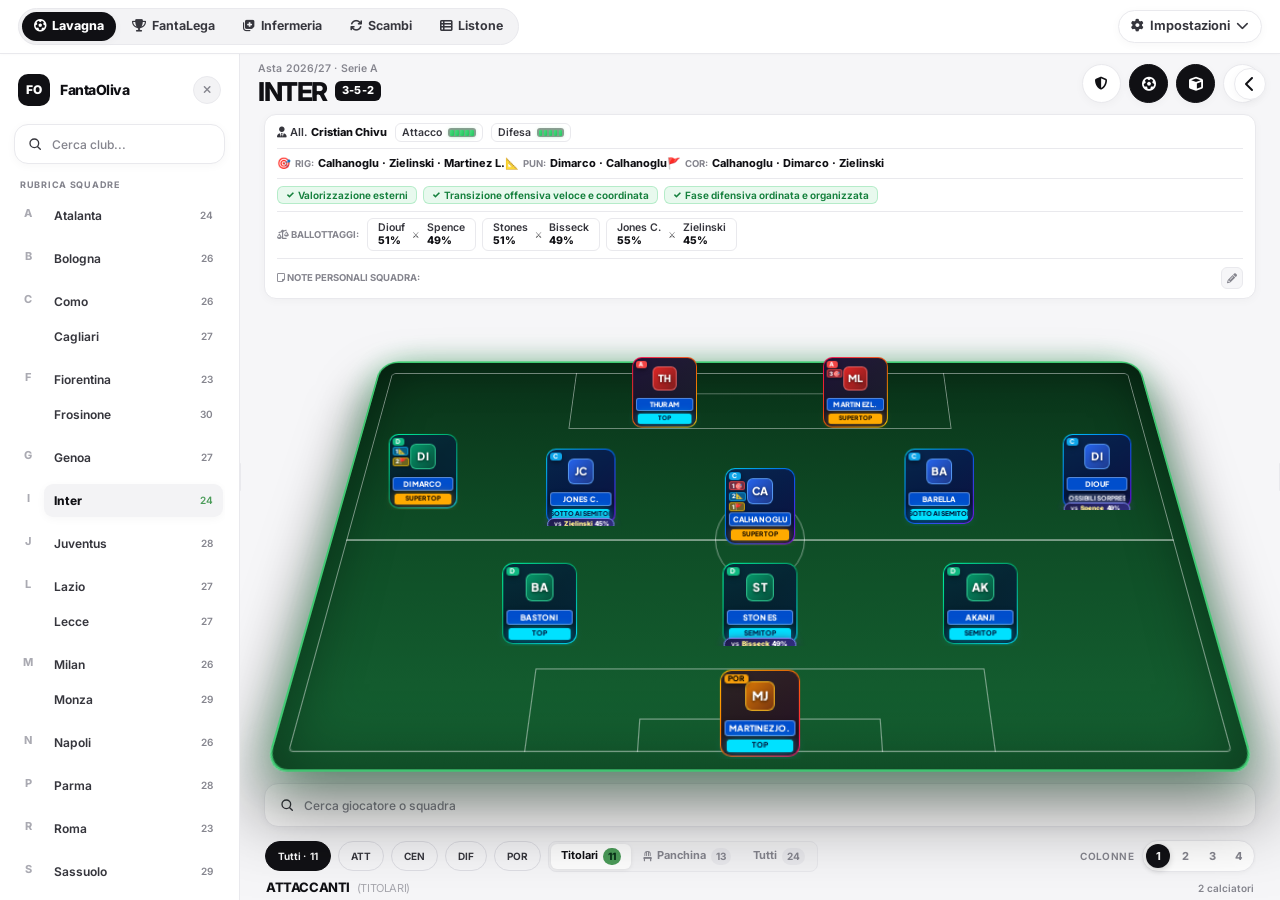
==== commit b12debda: "refactor: update player card layout for improved positioning of role badges, set-piece chips, and po" ====
--- a/index.html
+++ b/index.html
@@ -21,13 +21,13 @@
 
   <!-- CSS Stylesheets -->
   <link rel="stylesheet" href="css/main.css">
-  <link rel="stylesheet" href="css/pitch.css?v=37">
-  <link rel="stylesheet" href="css/player-card.css?v=42">
+  <link rel="stylesheet" href="css/pitch.css?v=39">
+  <link rel="stylesheet" href="css/player-card.css?v=44">
   <link rel="stylesheet" href="css/sidebar.css">
   <link rel="stylesheet" href="css/modals.css">
   <link rel="stylesheet" href="css/listone.css?v=4">
   <link rel="stylesheet" href="css/strategy-manager.css">
-  <link rel="stylesheet" href="css/my-team.css?v=28">
+  <link rel="stylesheet" href="css/my-team.css?v=30">
   <link rel="stylesheet" href="css/injuries.css?v=3">
   <link rel="stylesheet" href="css/trades.css?v=3">
   <link rel="stylesheet" href="css/responsive.css?v=5">
--- a/css/pitch.css
+++ b/css/pitch.css
@@ -1435,19 +1435,21 @@
   box-shadow: none !important;
 }
 
-/* TOP BAR: Ruolo e Piazzati */
-.soccer-pitch.is-3d-pitch .card-top-bar,
+/* TOP BAR: Ruolo in alto a sinistra e Piazzati in colonna verticale sotto */
 .soccer-pitch.is-3d-pitch .card-top-bar,
 .studio-player-card .card-top-bar {
-  width: 100%;
-  display: flex;
-  justify-content: space-between;
-  align-items: center;
-  padding: 0 2px;
-  margin-bottom: 1px;
-  height: 12px;
-  z-index: 2;
-  box-sizing: border-box;
+  position: absolute !important;
+  top: 2.5px !important;
+  left: 2.5px !important;
+  display: flex !important;
+  flex-direction: column !important;
+  align-items: flex-start !important;
+  gap: 1.5px !important;
+  width: auto !important;
+  height: auto !important;
+  z-index: 10 !important;
+  pointer-events: none !important;
+  box-sizing: border-box !important;
 }
 
 .soccer-pitch.is-3d-pitch .role-badge-tag,
@@ -1460,6 +1462,8 @@
   line-height: 1.1;
   text-transform: uppercase;
   box-shadow: 0 2px 5px rgba(0, 0, 0, 0.4);
+  pointer-events: auto !important;
+  align-self: flex-start;
 }
 
 .soccer-pitch.is-3d-pitch .role-badge-tag.badge-a, .studio-player-card .role-badge-tag.badge-a { background: #ef4444; color: #fff; }
@@ -1469,40 +1473,44 @@
 
 .soccer-pitch.is-3d-pitch .set-pieces-chips,
 .studio-player-card .set-pieces-chips {
-  display: flex;
-  align-items: center;
-  gap: 2px;
+  display: flex !important;
+  flex-direction: column !important;
+  align-items: flex-start !important;
+  gap: 1.5px !important;
 }
 
 .soccer-pitch.is-3d-pitch .sp-chip,
 .studio-player-card .sp-chip {
   font-size: 6px;
   font-weight: 800;
-  background: rgba(255, 255, 255, 0.15);
-  border: 0.8px solid rgba(255, 255, 255, 0.3);
-  border-radius: 3px;
-  padding: 0 1.5px;
+  background: rgba(255, 255, 255, 0.18);
+  border: 0.8px solid rgba(255, 255, 255, 0.35);
+  border-radius: 2.5px;
+  padding: 0.5px 2px;
   display: inline-flex;
   align-items: center;
   gap: 1px;
   color: #fff;
   line-height: 1;
-}
-
-.soccer-pitch.is-3d-pitch .sp-chip.sp-rig, .studio-player-card .sp-chip.sp-rig { background: rgba(239, 68, 68, 0.35); border-color: rgba(239, 68, 68, 0.6); }
-.soccer-pitch.is-3d-pitch .sp-chip.sp-pun, .studio-player-card .sp-chip.sp-pun { background: rgba(14, 165, 233, 0.35); border-color: rgba(14, 165, 233, 0.6); }
-.soccer-pitch.is-3d-pitch .sp-chip.sp-cor, .studio-player-card .sp-chip.sp-cor { background: rgba(234, 179, 8, 0.35); border-color: rgba(234, 179, 8, 0.6); }
+  box-shadow: 0 1px 3px rgba(0, 0, 0, 0.4);
+  pointer-events: auto !important;
+}
+
+.soccer-pitch.is-3d-pitch .sp-chip.sp-rig, .studio-player-card .sp-chip.sp-rig { background: rgba(239, 68, 68, 0.45); border-color: rgba(239, 68, 68, 0.7); }
+.soccer-pitch.is-3d-pitch .sp-chip.sp-pun, .studio-player-card .sp-chip.sp-pun { background: rgba(14, 165, 233, 0.45); border-color: rgba(14, 165, 233, 0.7); }
+.soccer-pitch.is-3d-pitch .sp-chip.sp-cor, .studio-player-card .sp-chip.sp-cor { background: rgba(234, 179, 8, 0.45); border-color: rgba(234, 179, 8, 0.7); }
 
 /* PARTE CENTRALE: AVATAR / FOTO INTERO SENZA CERCHIO */
 .soccer-pitch.is-3d-pitch .card-center-figure,
 .studio-player-card .card-center-figure {
   position: relative;
   width: 100%;
-  height: 32px;
+  height: 38px;
   display: flex;
   justify-content: center;
   align-items: flex-end;
-  margin-bottom: 1.5px;
+  margin-top: 2px;
+  margin-bottom: 2px;
   overflow: visible;
 }
 
@@ -1526,7 +1534,7 @@
 /* Avatar foto: visibile per intero, nessun cerchio, nessuna maschera circolare */
 .soccer-pitch.is-3d-pitch .player-avatar-photo,
 .studio-player-card .player-avatar-photo {
-  height: 32px;
+  height: 38px;
   width: auto;
   max-width: 100%;
   object-fit: contain;
@@ -1725,6 +1733,12 @@
   font-weight: 900 !important;
 }
 
+.soccer-pitch.is-3d-pitch .duel-sub-badge.is-bottom-full .duel-vs-text,
+.studio-player-card .duel-sub-badge.is-bottom-full .duel-vs-text {
+  opacity: 0.85;
+  font-weight: 700;
+}
+
 /* SLOT VUOTO IN 3D */
 .soccer-pitch.is-3d-pitch .pitch-slot-wrapper .player-card.empty-slot,
 .studio-empty-slot {
@@ -1814,30 +1828,35 @@
   }
 
   .soccer-pitch.is-3d-pitch .pitch-slot-wrapper .card-top-bar {
-    height: 11px;
-    padding: 0 1px;
-    margin-bottom: 1px;
+    top: 2px !important;
+    left: 2px !important;
+    gap: 1px !important;
   }
 
   .soccer-pitch.is-3d-pitch .pitch-slot-wrapper .role-badge-tag {
-    font-size: 6px;
-    padding: 0.5px 3px;
-    border-radius: 2.5px;
+    font-size: 5.5px !important;
+    padding: 0.5px 2.5px !important;
+    border-radius: 2px !important;
+  }
+
+  .soccer-pitch.is-3d-pitch .pitch-slot-wrapper .set-pieces-chips {
+    gap: 1px !important;
   }
 
   .soccer-pitch.is-3d-pitch .pitch-slot-wrapper .sp-chip {
-    font-size: 5.5px;
-    padding: 0 1px;
+    font-size: 5px !important;
+    padding: 0.5px 1.5px !important;
   }
 
   .soccer-pitch.is-3d-pitch .pitch-slot-wrapper .card-center-figure {
-    height: 30px;
-    margin-bottom: 1px;
-    overflow: visible;
+    height: 34px !important;
+    margin-top: 1px !important;
+    margin-bottom: 1px !important;
+    overflow: visible !important;
   }
 
   .soccer-pitch.is-3d-pitch .pitch-slot-wrapper .player-avatar-photo {
-    height: 30px;
+    height: 34px !important;
   }
 
   .soccer-pitch.is-3d-pitch .pitch-slot-wrapper .player-avatar-fallback {
@@ -1868,4 +1887,11 @@
     bottom: -6px !important;
     gap: 1.5px !important;
   }
+
+  /* Elimina il 'vs' nella pillola del ballottaggio su mobile */
+  .soccer-pitch.is-3d-pitch .pitch-slot-wrapper .duel-sub-badge .duel-vs-text,
+  .studio-player-card .duel-sub-badge .duel-vs-text,
+  .duel-sub-badge .duel-vs-text {
+    display: none !important;
+  }
 }
--- a/css/player-card.css
+++ b/css/player-card.css
@@ -1289,7 +1289,8 @@
 .player-card.is-compact.has-no-set-pieces .metric-role,
 .player-card.is-compact:not(.has-active-set-pieces) .metric-role {
   grid-row: 2 !important;
-  grid-column: 1 / 2 !important; /* 1 elemento */
+  grid-column: 1 / 2 !important;
+  /* 1 elemento */
   display: flex !important;
   align-items: center !important;
   justify-content: center !important;
@@ -1303,7 +1304,8 @@
 .player-card.is-compact.has-no-set-pieces .player-card-strategy-strip,
 .player-card.is-compact:not(.has-active-set-pieces) .player-card-strategy-strip {
   grid-row: 2 !important;
-  grid-column: 2 / 7 !important; /* 5 elementi */
+  grid-column: 2 / 7 !important;
+  /* 5 elementi */
   display: flex !important;
   align-items: center !important;
   justify-content: flex-start !important;
@@ -1328,7 +1330,8 @@
    ========================================================================== */
 .player-card.is-compact.has-single-set-piece .metric-role {
   grid-row: 2 !important;
-  grid-column: 1 / 2 !important; /* 1 elemento */
+  grid-column: 1 / 2 !important;
+  /* 1 elemento */
   display: flex !important;
   align-items: center !important;
   justify-content: center !important;
@@ -1341,7 +1344,8 @@
 
 .player-card.is-compact.has-single-set-piece .player-set-pieces-row {
   grid-row: 2 !important;
-  grid-column: 2 / 4 !important; /* 2 elementi della griglia a 6 colonne */
+  grid-column: 2 / 4 !important;
+  /* 2 elementi della griglia a 6 colonne */
   display: flex !important;
   align-items: center !important;
   justify-content: flex-start !important;
@@ -1375,7 +1379,8 @@
 
 .player-card.is-compact.has-single-set-piece .player-card-strategy-strip {
   grid-row: 2 !important;
-  grid-column: 4 / 7 !important; /* 3 elementi della griglia a 6 colonne */
+  grid-column: 4 / 7 !important;
+  /* 3 elementi della griglia a 6 colonne */
   display: flex !important;
   align-items: center !important;
   justify-content: flex-start !important;
@@ -1398,7 +1403,8 @@
 
 .player-card.is-compact.has-single-set-piece.has-tier-row-3 .player-set-pieces-row {
   grid-row: 2 !important;
-  grid-column: 5 / 7 !important; /* Spinto all'estrema destra (slot 5-6): i 3 slot liberi rimangono in mezzo tra Ruolo e Piazzato! */
+  grid-column: 5 / 7 !important;
+  /* Spinto all'estrema destra (slot 5-6): i 3 slot liberi rimangono in mezzo tra Ruolo e Piazzato! */
   display: flex !important;
   align-items: center !important;
   justify-content: flex-end !important;
@@ -1422,7 +1428,8 @@
 
 .player-card.is-compact.has-tier-row-3 .player-card-strategy-strip {
   grid-row: 3 !important;
-  grid-column: 1 / -1 !important; /* Tutta la Riga 3 per la fascia con font a grandezza naturale */
+  grid-column: 1 / -1 !important;
+  /* Tutta la Riga 3 per la fascia con font a grandezza naturale */
   display: flex !important;
   align-items: center !important;
   justify-content: flex-start !important;
@@ -1440,7 +1447,8 @@
 .player-card.is-compact.has-double-set-piece .metric-role,
 .player-card.is-compact.sp-count-2 .metric-role {
   grid-row: 2 !important;
-  grid-column: 1 / 2 !important; /* Ruolo sale su Riga 2 perché c'è spazio (1 slot su 6)! */
+  grid-column: 1 / 2 !important;
+  /* Ruolo sale su Riga 2 perché c'è spazio (1 slot su 6)! */
   display: flex !important;
   align-items: center !important;
   justify-content: center !important;
@@ -1454,7 +1462,8 @@
 .player-card.is-compact.has-double-set-piece .player-set-pieces-row,
 .player-card.is-compact.sp-count-2 .player-set-pieces-row {
   grid-row: 2 !important;
-  grid-column: 2 / 7 !important; /* Restanti 5 slot di Riga 2 */
+  grid-column: 2 / 7 !important;
+  /* Restanti 5 slot di Riga 2 */
   display: flex !important;
   align-items: center !important;
   justify-content: space-between !important;
@@ -1494,7 +1503,8 @@
 .player-card.is-compact.has-double-set-piece .player-card-strategy-strip,
 .player-card.is-compact.sp-count-2 .player-card-strategy-strip {
   grid-row: 3 !important;
-  grid-column: 1 / -1 !important; /* Tutta la Riga 3 per la fascia a grandezza naturale */
+  grid-column: 1 / -1 !important;
+  /* Tutta la Riga 3 per la fascia a grandezza naturale */
   display: flex !important;
   align-items: center !important;
   justify-content: flex-start !important;
@@ -1518,7 +1528,8 @@
 .player-card.is-compact.has-triple-set-piece .player-set-pieces-row,
 .player-card.is-compact.sp-count-3 .player-set-pieces-row {
   grid-row: 2 !important;
-  grid-column: 1 / -1 !important; /* Tutta la riga a 6 colonne */
+  grid-column: 1 / -1 !important;
+  /* Tutta la riga a 6 colonne */
   display: flex !important;
   align-items: center !important;
   justify-content: space-between !important;
@@ -1556,7 +1567,8 @@
 .player-card.is-compact.has-triple-set-piece .metric-role,
 .player-card.is-compact.sp-count-3 .metric-role {
   grid-row: 3 !important;
-  grid-column: 1 / 2 !important; /* 1 elemento */
+  grid-column: 1 / 2 !important;
+  /* 1 elemento */
   display: flex !important;
   align-items: center !important;
   justify-content: center !important;
@@ -1570,7 +1582,8 @@
 .player-card.is-compact.has-triple-set-piece .player-card-strategy-strip,
 .player-card.is-compact.sp-count-3 .player-card-strategy-strip {
   grid-row: 3 !important;
-  grid-column: 2 / 7 !important; /* 5 elementi */
+  grid-column: 2 / 7 !important;
+  /* 5 elementi */
   display: flex !important;
   align-items: center !important;
   justify-content: flex-start !important;
@@ -1836,7 +1849,7 @@
 /* BORDI GRADIENTE NEON IN BASE AL RUOLO (SENZA OMBRA SOTTO) */
 .player-card.studio-player-card.role-a,
 .soccer-pitch.is-3d-pitch .pitch-slot-wrapper .player-card.role-a {
-  background-image: 
+  background-image:
     linear-gradient(rgba(12, 22, 54, 0.92), rgba(8, 16, 42, 0.94)),
     linear-gradient(135deg, #ff0055 0%, #ff5500 50%, #ffcc00 100%) !important;
   box-shadow: none !important;
@@ -1844,7 +1857,7 @@
 
 .player-card.studio-player-card.role-c,
 .soccer-pitch.is-3d-pitch .pitch-slot-wrapper .player-card.role-c {
-  background-image: 
+  background-image:
     linear-gradient(rgba(8, 24, 60, 0.92), rgba(4, 18, 50, 0.94)),
     linear-gradient(135deg, #00d4ff 0%, #0066ff 50%, #8800ff 100%) !important;
   box-shadow: none !important;
@@ -1852,7 +1865,7 @@
 
 .player-card.studio-player-card.role-d,
 .soccer-pitch.is-3d-pitch .pitch-slot-wrapper .player-card.role-d {
-  background-image: 
+  background-image:
     linear-gradient(rgba(6, 28, 48, 0.92), rgba(4, 20, 38, 0.94)),
     linear-gradient(135deg, #00ffaa 0%, #00a86b 50%, #00ddff 100%) !important;
   box-shadow: none !important;
@@ -1860,23 +1873,26 @@
 
 .player-card.studio-player-card.role-p,
 .soccer-pitch.is-3d-pitch .pitch-slot-wrapper .player-card.role-p {
-  background-image: 
+  background-image:
     linear-gradient(rgba(28, 24, 40, 0.92), rgba(18, 16, 30, 0.94)),
     linear-gradient(135deg, #ffbb00 0%, #ff6600 50%, #ff0066 100%) !important;
   box-shadow: none !important;
 }
 
-/* TOP BAR: Ruolo e Piazzati */
+/* TOP BAR: Ruolo in alto a sinistra e Piazzati in colonna verticale sotto */
 .player-card.studio-player-card .card-top-bar,
 .soccer-pitch.is-3d-pitch .card-top-bar {
-  width: 100% !important;
-  display: flex !important;
-  justify-content: space-between !important;
-  align-items: center !important;
-  padding: 0 2px !important;
-  margin-bottom: 1px !important;
-  height: 12px !important;
-  z-index: 2 !important;
+  position: absolute !important;
+  top: 2.5px !important;
+  left: 2.5px !important;
+  display: flex !important;
+  flex-direction: column !important;
+  align-items: flex-start !important;
+  gap: 1.5px !important;
+  width: auto !important;
+  height: auto !important;
+  z-index: 10 !important;
+  pointer-events: none !important;
   box-sizing: border-box !important;
 }
 
@@ -1890,49 +1906,88 @@
   line-height: 1.1 !important;
   text-transform: uppercase !important;
   box-shadow: 0 2px 5px rgba(0, 0, 0, 0.4) !important;
-}
-
-.player-card.studio-player-card .role-badge-tag.badge-a, .soccer-pitch.is-3d-pitch .role-badge-tag.badge-a { background: #ef4444 !important; color: #fff !important; }
-.player-card.studio-player-card .role-badge-tag.badge-c, .soccer-pitch.is-3d-pitch .role-badge-tag.badge-c { background: #0ea5e9 !important; color: #fff !important; }
-.player-card.studio-player-card .role-badge-tag.badge-d, .soccer-pitch.is-3d-pitch .role-badge-tag.badge-d { background: #10b981 !important; color: #fff !important; }
-.player-card.studio-player-card .role-badge-tag.badge-p, .soccer-pitch.is-3d-pitch .role-badge-tag.badge-p { background: #f59e0b !important; color: #000 !important; }
+  pointer-events: auto !important;
+  align-self: flex-start !important;
+}
+
+.player-card.studio-player-card .role-badge-tag.badge-a,
+.soccer-pitch.is-3d-pitch .role-badge-tag.badge-a {
+  background: #ef4444 !important;
+  color: #fff !important;
+}
+
+.player-card.studio-player-card .role-badge-tag.badge-c,
+.soccer-pitch.is-3d-pitch .role-badge-tag.badge-c {
+  background: #0ea5e9 !important;
+  color: #fff !important;
+}
+
+.player-card.studio-player-card .role-badge-tag.badge-d,
+.soccer-pitch.is-3d-pitch .role-badge-tag.badge-d {
+  background: #10b981 !important;
+  color: #fff !important;
+}
+
+.player-card.studio-player-card .role-badge-tag.badge-p,
+.soccer-pitch.is-3d-pitch .role-badge-tag.badge-p {
+  background: #f59e0b !important;
+  color: #000 !important;
+}
 
 .player-card.studio-player-card .set-pieces-chips,
 .soccer-pitch.is-3d-pitch .set-pieces-chips {
   display: flex !important;
-  align-items: center !important;
-  gap: 2px !important;
+  flex-direction: column !important;
+  align-items: flex-start !important;
+  gap: 1.5px !important;
 }
 
 .player-card.studio-player-card .sp-chip,
 .soccer-pitch.is-3d-pitch .sp-chip {
   font-size: 6px !important;
   font-weight: 800 !important;
-  background: rgba(255, 255, 255, 0.15) !important;
-  border: 0.8px solid rgba(255, 255, 255, 0.3) !important;
-  border-radius: 3px !important;
-  padding: 0 1.5px !important;
+  background: rgba(255, 255, 255, 0.18) !important;
+  border: 0.8px solid rgba(255, 255, 255, 0.35) !important;
+  border-radius: 2.5px !important;
+  padding: 0.5px 2px !important;
   display: inline-flex !important;
   align-items: center !important;
   gap: 1px !important;
   color: #fff !important;
   line-height: 1 !important;
-}
-
-.player-card.studio-player-card .sp-chip.sp-rig, .soccer-pitch.is-3d-pitch .sp-chip.sp-rig { background: rgba(239, 68, 68, 0.35) !important; border-color: rgba(239, 68, 68, 0.6) !important; }
-.player-card.studio-player-card .sp-chip.sp-pun, .soccer-pitch.is-3d-pitch .sp-chip.sp-pun { background: rgba(14, 165, 233, 0.35) !important; border-color: rgba(14, 165, 233, 0.6) !important; }
-.player-card.studio-player-card .sp-chip.sp-cor, .soccer-pitch.is-3d-pitch .sp-chip.sp-cor { background: rgba(234, 179, 8, 0.35) !important; border-color: rgba(234, 179, 8, 0.6) !important; }
+  box-shadow: 0 1px 3px rgba(0, 0, 0, 0.4) !important;
+  pointer-events: auto !important;
+}
+
+.player-card.studio-player-card .sp-chip.sp-rig,
+.soccer-pitch.is-3d-pitch .sp-chip.sp-rig {
+  background: rgba(239, 68, 68, 0.45) !important;
+  border-color: rgba(239, 68, 68, 0.7) !important;
+}
+
+.player-card.studio-player-card .sp-chip.sp-pun,
+.soccer-pitch.is-3d-pitch .sp-chip.sp-pun {
+  background: rgba(14, 165, 233, 0.45) !important;
+  border-color: rgba(14, 165, 233, 0.7) !important;
+}
+
+.player-card.studio-player-card .sp-chip.sp-cor,
+.soccer-pitch.is-3d-pitch .sp-chip.sp-cor {
+  background: rgba(234, 179, 8, 0.45) !important;
+  border-color: rgba(234, 179, 8, 0.7) !important;
+}
 
 /* PARTE CENTRALE: AVATAR / FOTO CIRCOLARE */
 .player-card.studio-player-card .card-center-figure,
 .soccer-pitch.is-3d-pitch .card-center-figure {
   position: relative !important;
   width: 100% !important;
-  height: 32px !important;
+  height: 38px !important;
   display: flex !important;
   justify-content: center !important;
   align-items: flex-end !important;
-  margin-bottom: 1.5px !important;
+  margin-top: 2px !important;
+  margin-bottom: 2px !important;
   overflow: visible !important;
 }
 
@@ -1956,7 +2011,7 @@
 /* Avatar foto: visibile per intero, nessun cerchio, nessuna maschera circolare */
 .player-card.studio-player-card .player-avatar-photo,
 .soccer-pitch.is-3d-pitch .player-avatar-photo {
-  height: 32px !important;
+  height: 38px !important;
   width: auto !important;
   max-width: 100% !important;
   object-fit: contain !important;
@@ -1993,6 +2048,7 @@
   background: linear-gradient(135deg, #d97706 0%, #78350f 100%) !important;
   border-color: rgba(251, 191, 36, 0.85) !important;
 }
+
 .player-card.studio-player-card.role-d .player-avatar-wrap:not(.has-photo),
 .player-card.studio-player-card.role-d .player-avatar-circle:not(.has-photo),
 .soccer-pitch.is-3d-pitch .player-card.role-d .player-avatar-wrap:not(.has-photo),
@@ -2000,6 +2056,7 @@
   background: linear-gradient(135deg, #059669 0%, #064e3b 100%) !important;
   border-color: rgba(52, 211, 153, 0.85) !important;
 }
+
 .player-card.studio-player-card.role-c .player-avatar-wrap:not(.has-photo),
 .player-card.studio-player-card.role-c .player-avatar-circle:not(.has-photo),
 .soccer-pitch.is-3d-pitch .player-card.role-c .player-avatar-wrap:not(.has-photo),
@@ -2007,6 +2064,7 @@
   background: linear-gradient(135deg, #2563eb 0%, #1e3a8a 100%) !important;
   border-color: rgba(96, 165, 250, 0.85) !important;
 }
+
 .player-card.studio-player-card.role-a .player-avatar-wrap:not(.has-photo),
 .player-card.studio-player-card.role-a .player-avatar-circle:not(.has-photo),
 .soccer-pitch.is-3d-pitch .player-card.role-a .player-avatar-wrap:not(.has-photo),
@@ -2094,31 +2152,36 @@
   box-sizing: border-box !important;
 }
 
-.player-card.studio-player-card .tier-supertop, .soccer-pitch.is-3d-pitch .tier-supertop {
+.player-card.studio-player-card .tier-supertop,
+.soccer-pitch.is-3d-pitch .tier-supertop {
   background: #ffaa00 !important;
   color: #1a0f00 !important;
   box-shadow: 0 0 10px rgba(255, 170, 0, 0.5) !important;
 }
 
-.player-card.studio-player-card .tier-top, .soccer-pitch.is-3d-pitch .tier-top {
+.player-card.studio-player-card .tier-top,
+.soccer-pitch.is-3d-pitch .tier-top {
   background: #00e1ff !important;
   color: #011438 !important;
   box-shadow: 0 0 10px rgba(0, 225, 255, 0.5) !important;
 }
 
-.player-card.studio-player-card .tier-semitop, .soccer-pitch.is-3d-pitch .tier-semitop {
+.player-card.studio-player-card .tier-semitop,
+.soccer-pitch.is-3d-pitch .tier-semitop {
   background: #b388ff !important;
   color: #16003b !important;
   box-shadow: 0 0 10px rgba(179, 136, 255, 0.5) !important;
 }
 
-.player-card.studio-player-card .tier-titolare, .soccer-pitch.is-3d-pitch .tier-titolare {
+.player-card.studio-player-card .tier-titolare,
+.soccer-pitch.is-3d-pitch .tier-titolare {
   background: #22c55e !important;
   color: #02230e !important;
   box-shadow: 0 0 10px rgba(34, 197, 94, 0.5) !important;
 }
 
-.player-card.studio-player-card .tier-default, .soccer-pitch.is-3d-pitch .tier-default {
+.player-card.studio-player-card .tier-default,
+.soccer-pitch.is-3d-pitch .tier-default {
   background: rgba(255, 255, 255, 0.15) !important;
   color: #ffffff !important;
 }
@@ -2155,6 +2218,12 @@
   font-weight: 900 !important;
 }
 
+.player-card.studio-player-card .duel-sub-badge.is-bottom-full .duel-vs-text,
+.soccer-pitch.is-3d-pitch .duel-sub-badge.is-bottom-full .duel-vs-text {
+  opacity: 0.85 !important;
+  font-weight: 700 !important;
+}
+
 /* SLOT VUOTO IN 3D */
 .soccer-pitch.is-3d-pitch .pitch-slot-wrapper .player-card.empty-slot,
 .player-card.empty-slot.studio-empty-slot {
@@ -2193,6 +2262,7 @@
 }
 
 @media (max-width: 768px) {
+
   .player-card.studio-player-card,
   .soccer-pitch.is-3d-pitch .pitch-slot-wrapper .player-card {
     width: 62px !important;
@@ -2203,34 +2273,42 @@
 
   .player-card.studio-player-card .card-top-bar,
   .soccer-pitch.is-3d-pitch .pitch-slot-wrapper .card-top-bar {
-    height: 11px !important;
-    padding: 0 1px !important;
-    margin-bottom: 1px !important;
+    top: 2px !important;
+    left: 2px !important;
+    gap: 1.2px !important;
+    width: auto !important;
+    height: auto !important;
   }
 
   .player-card.studio-player-card .role-badge-tag,
   .soccer-pitch.is-3d-pitch .pitch-slot-wrapper .role-badge-tag {
-    font-size: 6.5px !important;
+    font-size: 6px !important;
     padding: 0.5px 3px !important;
     border-radius: 2.5px !important;
+  }
+
+  .player-card.studio-player-card .set-pieces-chips,
+  .soccer-pitch.is-3d-pitch .pitch-slot-wrapper .set-pieces-chips {
+    gap: 1.2px !important;
   }
 
   .player-card.studio-player-card .sp-chip,
   .soccer-pitch.is-3d-pitch .pitch-slot-wrapper .sp-chip {
     font-size: 5.5px !important;
-    padding: 0 1.2px !important;
+    padding: 0.5px 1.5px !important;
   }
 
   .player-card.studio-player-card .card-center-figure,
   .soccer-pitch.is-3d-pitch .pitch-slot-wrapper .card-center-figure {
-    height: 28px !important;
+    height: 36px !important;
+    margin-top: 1px !important;
     margin-bottom: 1px !important;
     overflow: visible !important;
   }
 
   .player-card.studio-player-card .player-avatar-photo,
   .soccer-pitch.is-3d-pitch .pitch-slot-wrapper .player-avatar-photo {
-    height: 28px !important;
+    height: 36px !important;
   }
 
   .player-card.studio-player-card .player-avatar-fallback,
@@ -2266,13 +2344,21 @@
     bottom: -6px !important;
     gap: 1.5px !important;
   }
+
+  /* Elimina il 'vs' nella pillola del ballottaggio su mobile */
+  .player-card.studio-player-card .duel-sub-badge .duel-vs-text,
+  .soccer-pitch.is-3d-pitch .pitch-slot-wrapper .duel-sub-badge .duel-vs-text,
+  .duel-sub-badge .duel-vs-text {
+    display: none !important;
+  }
 }
 
 @media (max-width: 480px) {
+
   .player-card.studio-player-card,
   .soccer-pitch.is-3d-pitch .pitch-slot-wrapper .player-card {
-    width: 50px !important;
-    height: 64px !important;
+    width: 65px !important;
+    height: 68px !important;
     padding: 1.5px 1.5px 2.5px !important;
     border-radius: 7px !important;
   }
@@ -2284,29 +2370,44 @@
     margin-bottom: 0.5px !important;
   }
 
+  .player-card.studio-player-card .card-top-bar,
+  .soccer-pitch.is-3d-pitch .pitch-slot-wrapper .card-top-bar {
+    top: 1.5px !important;
+    left: 1.5px !important;
+    gap: 1px !important;
+    width: auto !important;
+    height: auto !important;
+  }
+
   .player-card.studio-player-card .role-badge-tag,
   .soccer-pitch.is-3d-pitch .pitch-slot-wrapper .role-badge-tag {
     font-size: 5.5px !important;
-    padding: 0 2.5px !important;
+    padding: 0.5px 2.5px !important;
     border-radius: 2px !important;
+  }
+
+  .player-card.studio-player-card .set-pieces-chips,
+  .soccer-pitch.is-3d-pitch .pitch-slot-wrapper .set-pieces-chips {
+    gap: 1px !important;
   }
 
   .player-card.studio-player-card .sp-chip,
   .soccer-pitch.is-3d-pitch .pitch-slot-wrapper .sp-chip {
     font-size: 5px !important;
-    padding: 0 1px !important;
+    padding: 0.5px 1px !important;
   }
 
   .player-card.studio-player-card .card-center-figure,
   .soccer-pitch.is-3d-pitch .pitch-slot-wrapper .card-center-figure {
-    height: 24px !important;
+    height: 34px !important;
+    margin-top: 1px !important;
     margin-bottom: 0.5px !important;
     overflow: visible !important;
   }
 
   .player-card.studio-player-card .player-avatar-photo,
   .soccer-pitch.is-3d-pitch .pitch-slot-wrapper .player-avatar-photo {
-    height: 24px !important;
+    height: 36px !important;
   }
 
   .player-card.studio-player-card .player-avatar-fallback,
@@ -2342,4 +2443,11 @@
     bottom: -6px !important;
     gap: 1.5px !important;
   }
+
+  /* Elimina il 'vs' nella pillola del ballottaggio su mobile */
+  .player-card.studio-player-card .duel-sub-badge .duel-vs-text,
+  .soccer-pitch.is-3d-pitch .pitch-slot-wrapper .duel-sub-badge .duel-vs-text,
+  .duel-sub-badge .duel-vs-text {
+    display: none !important;
+  }
 }
--- a/css/my-team.css
+++ b/css/my-team.css
@@ -216,7 +216,7 @@
   border-radius: 20px;
   background: linear-gradient(180deg, #093118 0%, #0e4b25 45%, #156232 100%) !important;
   backdrop-filter: blur(6px);
-  box-shadow: 
+  box-shadow:
     0 0 35px rgba(34, 197, 94, 0.35),
     0 24px 60px rgba(0, 0, 0, 0.6),
     inset 0 0 60px rgba(0, 0, 0, 0.45);
@@ -370,7 +370,7 @@
 /* BORDI GRADIENTE NEON IN BASE AL RUOLO (SENZA OMBRA SOTTO) */
 .soccer-pitch.is-3d-pitch .player-card.role-a,
 .studio-player-card.role-a {
-  background-image: 
+  background-image:
     linear-gradient(rgba(12, 22, 54, 0.92), rgba(8, 16, 42, 0.94)),
     linear-gradient(135deg, #ff0055 0%, #ff5500 50%, #ffcc00 100%);
   box-shadow: none !important;
@@ -378,7 +378,7 @@
 
 .soccer-pitch.is-3d-pitch .player-card.role-c,
 .studio-player-card.role-c {
-  background-image: 
+  background-image:
     linear-gradient(rgba(8, 24, 60, 0.92), rgba(4, 18, 50, 0.94)),
     linear-gradient(135deg, #00d4ff 0%, #0066ff 50%, #8800ff 100%);
   box-shadow: none !important;
@@ -386,7 +386,7 @@
 
 .soccer-pitch.is-3d-pitch .player-card.role-d,
 .studio-player-card.role-d {
-  background-image: 
+  background-image:
     linear-gradient(rgba(6, 28, 48, 0.92), rgba(4, 20, 38, 0.94)),
     linear-gradient(135deg, #00ffaa 0%, #00a86b 50%, #00ddff 100%);
   box-shadow: none !important;
@@ -394,24 +394,27 @@
 
 .soccer-pitch.is-3d-pitch .player-card.role-p,
 .studio-player-card.role-p {
-  background-image: 
+  background-image:
     linear-gradient(rgba(28, 24, 40, 0.92), rgba(18, 16, 30, 0.94)),
     linear-gradient(135deg, #ffbb00 0%, #ff6600 50%, #ff0066 100%);
   box-shadow: none !important;
 }
 
-/* TOP BAR: Ruolo e Piazzati */
+/* TOP BAR: Ruolo in alto a sinistra e Piazzati in colonna verticale sotto */
 .soccer-pitch.is-3d-pitch .card-top-bar,
 .studio-player-card .card-top-bar {
-  width: 100%;
-  display: flex;
-  justify-content: space-between;
-  align-items: center;
-  padding: 0 2px;
-  margin-bottom: 1px;
-  height: 12px;
-  z-index: 2;
-  box-sizing: border-box;
+  position: absolute !important;
+  top: 2.5px !important;
+  left: 2.5px !important;
+  display: flex !important;
+  flex-direction: column !important;
+  align-items: flex-start !important;
+  gap: 1.5px !important;
+  width: auto !important;
+  height: auto !important;
+  z-index: 10 !important;
+  pointer-events: none !important;
+  box-sizing: border-box !important;
 }
 
 .soccer-pitch.is-3d-pitch .role-badge-tag,
@@ -424,49 +427,89 @@
   line-height: 1.1;
   text-transform: uppercase;
   box-shadow: 0 2px 5px rgba(0, 0, 0, 0.4);
-}
-
-.soccer-pitch.is-3d-pitch .role-badge-tag.badge-a, .studio-player-card .role-badge-tag.badge-a { background: #ef4444; color: #fff; }
-.soccer-pitch.is-3d-pitch .role-badge-tag.badge-c, .studio-player-card .role-badge-tag.badge-c { background: #0ea5e9; color: #fff; }
-.soccer-pitch.is-3d-pitch .role-badge-tag.badge-d, .studio-player-card .role-badge-tag.badge-d { background: #10b981; color: #fff; }
-.soccer-pitch.is-3d-pitch .role-badge-tag.badge-p, .studio-player-card .role-badge-tag.badge-p { background: #f59e0b; color: #000; }
+  pointer-events: auto !important;
+  align-self: flex-start;
+}
+
+.soccer-pitch.is-3d-pitch .role-badge-tag.badge-a,
+.studio-player-card .role-badge-tag.badge-a {
+  background: #ef4444;
+  color: #fff;
+}
+
+.soccer-pitch.is-3d-pitch .role-badge-tag.badge-c,
+.studio-player-card .role-badge-tag.badge-c {
+  background: #0ea5e9;
+  color: #fff;
+}
+
+.soccer-pitch.is-3d-pitch .role-badge-tag.badge-d,
+.studio-player-card .role-badge-tag.badge-d {
+  background: #10b981;
+  color: #fff;
+}
+
+.soccer-pitch.is-3d-pitch .role-badge-tag.badge-p,
+.studio-player-card .role-badge-tag.badge-p {
+  background: #f59e0b;
+  color: #000;
+}
 
 .soccer-pitch.is-3d-pitch .set-pieces-chips,
 .studio-player-card .set-pieces-chips {
-  display: flex;
-  align-items: center;
-  gap: 2px;
+  display: flex !important;
+  flex-direction: column !important;
+  align-items: flex-start !important;
+  gap: 1.5px !important;
 }
 
 .soccer-pitch.is-3d-pitch .sp-chip,
 .studio-player-card .sp-chip {
   font-size: 6px;
   font-weight: 800;
-  background: rgba(255, 255, 255, 0.15);
-  border: 0.8px solid rgba(255, 255, 255, 0.3);
-  border-radius: 3px;
-  padding: 0 1.5px;
+  background: rgba(255, 255, 255, 0.18);
+  border: 0.8px solid rgba(255, 255, 255, 0.35);
+  border-radius: 2.5px;
+  padding: 0.5px 2px;
   display: inline-flex;
   align-items: center;
   gap: 1px;
   color: #fff;
   line-height: 1;
-}
-
-.soccer-pitch.is-3d-pitch .sp-chip.sp-rig, .studio-player-card .sp-chip.sp-rig { background: rgba(239, 68, 68, 0.35); border-color: rgba(239, 68, 68, 0.6); }
-.soccer-pitch.is-3d-pitch .sp-chip.sp-pun, .studio-player-card .sp-chip.sp-pun { background: rgba(14, 165, 233, 0.35); border-color: rgba(14, 165, 233, 0.6); }
-.soccer-pitch.is-3d-pitch .sp-chip.sp-cor, .studio-player-card .sp-chip.sp-cor { background: rgba(234, 179, 8, 0.35); border-color: rgba(234, 179, 8, 0.6); }
+  box-shadow: 0 1px 3px rgba(0, 0, 0, 0.4);
+  pointer-events: auto !important;
+}
+
+.soccer-pitch.is-3d-pitch .sp-chip.sp-rig,
+.studio-player-card .sp-chip.sp-rig {
+  background: rgba(239, 68, 68, 0.45);
+  border-color: rgba(239, 68, 68, 0.7);
+}
+
+.soccer-pitch.is-3d-pitch .sp-chip.sp-pun,
+.studio-player-card .sp-chip.sp-pun {
+  background: rgba(14, 165, 233, 0.45);
+  border-color: rgba(14, 165, 233, 0.7);
+}
+
+.soccer-pitch.is-3d-pitch .sp-chip.sp-cor,
+.studio-player-card .sp-chip.sp-cor {
+  background: rgba(234, 179, 8, 0.45);
+  border-color: rgba(234, 179, 8, 0.7);
+}
 
 /* PARTE CENTRALE: AVATAR / FOTO CIRCOLARE */
 .soccer-pitch.is-3d-pitch .card-center-figure,
 .studio-player-card .card-center-figure {
   position: relative;
   width: 100%;
-  height: 29px;
+  height: 38px;
   display: flex;
   justify-content: center;
-  align-items: center;
-  margin-bottom: 1px;
+  align-items: flex-end;
+  margin-top: 2px;
+  margin-bottom: 2px;
+  overflow: visible;
 }
 
 .soccer-pitch.is-3d-pitch .player-avatar-wrap,
@@ -526,6 +569,7 @@
   background: linear-gradient(135deg, #d97706 0%, #78350f 100%) !important;
   border-color: rgba(251, 191, 36, 0.85) !important;
 }
+
 .studio-player-card.role-d .player-avatar-wrap:not(.has-photo),
 .studio-player-card.role-d .player-avatar-circle:not(.has-photo),
 .soccer-pitch.is-3d-pitch .player-card.role-d .player-avatar-wrap:not(.has-photo),
@@ -533,6 +577,7 @@
   background: linear-gradient(135deg, #059669 0%, #064e3b 100%) !important;
   border-color: rgba(52, 211, 153, 0.85) !important;
 }
+
 .studio-player-card.role-c .player-avatar-wrap:not(.has-photo),
 .studio-player-card.role-c .player-avatar-circle:not(.has-photo),
 .soccer-pitch.is-3d-pitch .player-card.role-c .player-avatar-wrap:not(.has-photo),
@@ -540,6 +585,7 @@
   background: linear-gradient(135deg, #2563eb 0%, #1e3a8a 100%) !important;
   border-color: rgba(96, 165, 250, 0.85) !important;
 }
+
 .studio-player-card.role-a .player-avatar-wrap:not(.has-photo),
 .studio-player-card.role-a .player-avatar-circle:not(.has-photo),
 .soccer-pitch.is-3d-pitch .player-card.role-a .player-avatar-wrap:not(.has-photo),
@@ -627,31 +673,36 @@
   box-sizing: border-box;
 }
 
-.soccer-pitch.is-3d-pitch .tier-supertop, .studio-player-card .tier-supertop {
+.soccer-pitch.is-3d-pitch .tier-supertop,
+.studio-player-card .tier-supertop {
   background: #ffaa00;
   color: #1a0f00;
   box-shadow: 0 0 10px rgba(255, 170, 0, 0.5);
 }
 
-.soccer-pitch.is-3d-pitch .tier-top, .studio-player-card .tier-top {
+.soccer-pitch.is-3d-pitch .tier-top,
+.studio-player-card .tier-top {
   background: #00e1ff;
   color: #011438;
   box-shadow: 0 0 10px rgba(0, 225, 255, 0.5);
 }
 
-.soccer-pitch.is-3d-pitch .tier-semitop, .studio-player-card .tier-semitop {
+.soccer-pitch.is-3d-pitch .tier-semitop,
+.studio-player-card .tier-semitop {
   background: #b388ff;
   color: #16003b;
   box-shadow: 0 0 10px rgba(179, 136, 255, 0.5);
 }
 
-.soccer-pitch.is-3d-pitch .tier-titolare, .studio-player-card .tier-titolare {
+.soccer-pitch.is-3d-pitch .tier-titolare,
+.studio-player-card .tier-titolare {
   background: #22c55e;
   color: #02230e;
   box-shadow: 0 0 10px rgba(34, 197, 94, 0.5);
 }
 
-.soccer-pitch.is-3d-pitch .tier-default, .studio-player-card .tier-default {
+.soccer-pitch.is-3d-pitch .tier-default,
+.studio-player-card .tier-default {
   background: rgba(255, 255, 255, 0.15);
   color: #ffffff;
 }
@@ -688,6 +739,12 @@
   font-weight: 900 !important;
 }
 
+.soccer-pitch.is-3d-pitch .duel-sub-badge.is-bottom-full .duel-vs-text,
+.studio-player-card .duel-sub-badge.is-bottom-full .duel-vs-text {
+  opacity: 0.85;
+  font-weight: 700;
+}
+
 /* SLOT VUOTO IN 3D */
 .soccer-pitch.is-3d-pitch .pitch-slot-wrapper .player-card.empty-slot,
 .studio-empty-slot {
@@ -777,30 +834,35 @@
   }
 
   .soccer-pitch.is-3d-pitch .pitch-slot-wrapper .card-top-bar {
-    height: 11px;
-    padding: 0 1px;
-    margin-bottom: 1px;
+    top: 2px !important;
+    left: 2px !important;
+    gap: 1px !important;
   }
 
   .soccer-pitch.is-3d-pitch .pitch-slot-wrapper .role-badge-tag {
-    font-size: 6px;
-    padding: 0.5px 3px;
-    border-radius: 2.5px;
+    font-size: 5.5px !important;
+    padding: 0.5px 2.5px !important;
+    border-radius: 2px !important;
+  }
+
+  .soccer-pitch.is-3d-pitch .pitch-slot-wrapper .set-pieces-chips {
+    gap: 1px !important;
   }
 
   .soccer-pitch.is-3d-pitch .pitch-slot-wrapper .sp-chip {
-    font-size: 5.5px;
-    padding: 0 1px;
+    font-size: 5px !important;
+    padding: 0.5px 1.5px !important;
   }
 
   .soccer-pitch.is-3d-pitch .pitch-slot-wrapper .card-center-figure {
-    height: 30px;
-    margin-bottom: 1px;
-    overflow: visible;
+    height: 34px !important;
+    margin-top: 1px !important;
+    margin-bottom: 1px !important;
+    overflow: visible !important;
   }
 
   .soccer-pitch.is-3d-pitch .pitch-slot-wrapper .player-avatar-photo {
-    height: 30px;
+    height: 48px !important;
   }
 
   .soccer-pitch.is-3d-pitch .pitch-slot-wrapper .player-avatar-fallback {
@@ -830,6 +892,13 @@
     padding: 1px 4px !important;
     bottom: -6px !important;
     gap: 1.5px !important;
+  }
+
+  /* Elimina il 'vs' nella pillola del ballottaggio su mobile */
+  .soccer-pitch.is-3d-pitch .pitch-slot-wrapper .duel-sub-badge .duel-vs-text,
+  .studio-player-card .duel-sub-badge .duel-vs-text,
+  .duel-sub-badge .duel-vs-text {
+    display: none !important;
   }
 }
 
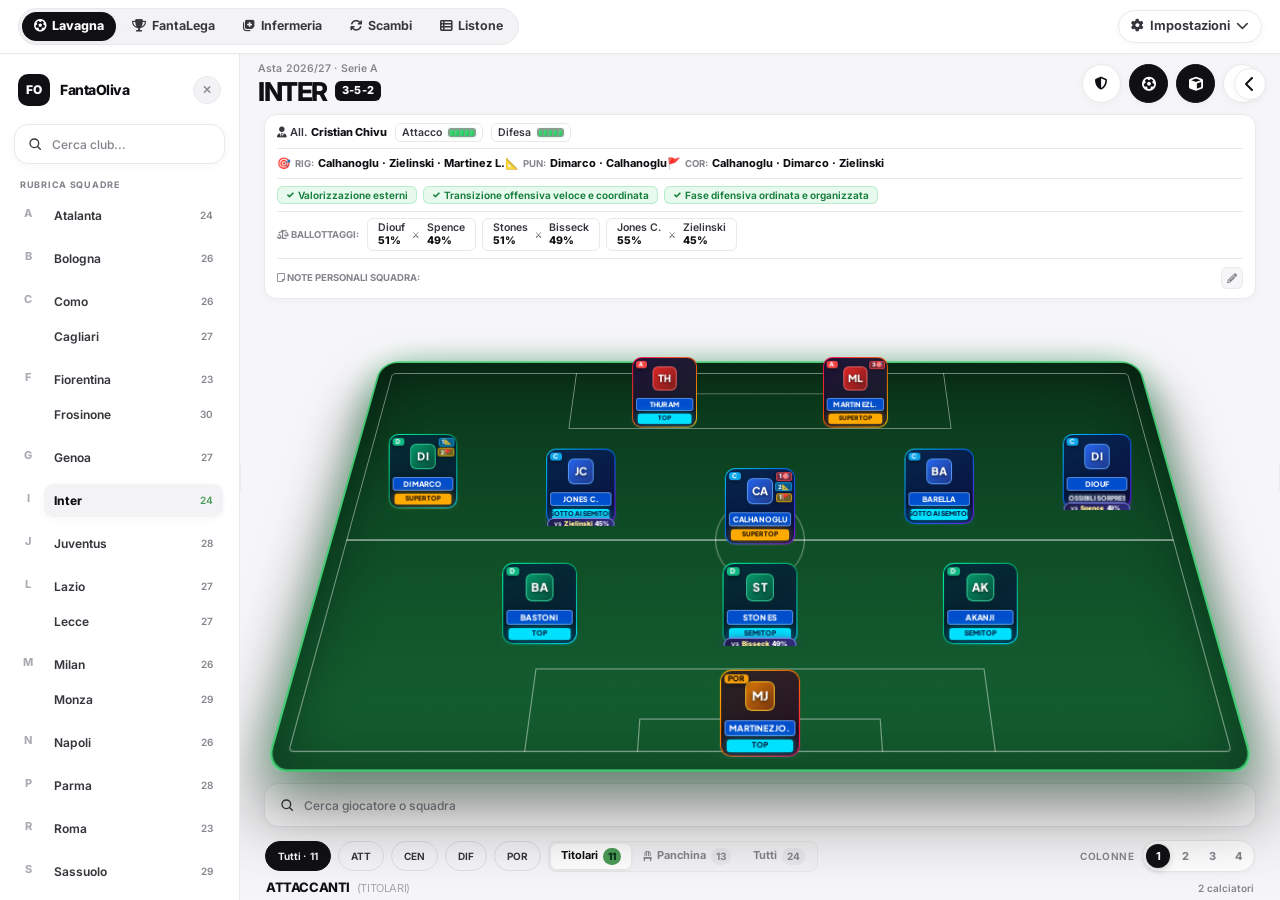
==== commit 1851aa57: "refactor: reorganize player card top bar to horizontal layout with right-aligned set-piece chips" ====
--- a/index.html
+++ b/index.html
@@ -21,13 +21,13 @@
 
   <!-- CSS Stylesheets -->
   <link rel="stylesheet" href="css/main.css">
-  <link rel="stylesheet" href="css/pitch.css?v=39">
-  <link rel="stylesheet" href="css/player-card.css?v=44">
+  <link rel="stylesheet" href="css/pitch.css?v=40">
+  <link rel="stylesheet" href="css/player-card.css?v=45">
   <link rel="stylesheet" href="css/sidebar.css">
   <link rel="stylesheet" href="css/modals.css">
   <link rel="stylesheet" href="css/listone.css?v=4">
   <link rel="stylesheet" href="css/strategy-manager.css">
-  <link rel="stylesheet" href="css/my-team.css?v=30">
+  <link rel="stylesheet" href="css/my-team.css?v=31">
   <link rel="stylesheet" href="css/injuries.css?v=3">
   <link rel="stylesheet" href="css/trades.css?v=3">
   <link rel="stylesheet" href="css/responsive.css?v=5">
--- a/css/pitch.css
+++ b/css/pitch.css
@@ -1435,17 +1435,18 @@
   box-shadow: none !important;
 }
 
-/* TOP BAR: Ruolo in alto a sinistra e Piazzati in colonna verticale sotto */
+/* TOP BAR: Ruolo in alto a sinistra e Piazzati in colonna verticale a destra */
 .soccer-pitch.is-3d-pitch .card-top-bar,
 .studio-player-card .card-top-bar {
   position: absolute !important;
   top: 2.5px !important;
   left: 2.5px !important;
+  right: 2.5px !important;
+  width: calc(100% - 5px) !important;
   display: flex !important;
-  flex-direction: column !important;
+  flex-direction: row !important;
+  justify-content: space-between !important;
   align-items: flex-start !important;
-  gap: 1.5px !important;
-  width: auto !important;
   height: auto !important;
   z-index: 10 !important;
   pointer-events: none !important;
@@ -1475,8 +1476,10 @@
 .studio-player-card .set-pieces-chips {
   display: flex !important;
   flex-direction: column !important;
-  align-items: flex-start !important;
+  align-items: flex-end !important;
+  margin-left: auto !important;
   gap: 1.5px !important;
+  pointer-events: auto !important;
 }
 
 .soccer-pitch.is-3d-pitch .sp-chip,
@@ -1830,6 +1833,11 @@
   .soccer-pitch.is-3d-pitch .pitch-slot-wrapper .card-top-bar {
     top: 2px !important;
     left: 2px !important;
+    right: 2px !important;
+    width: calc(100% - 4px) !important;
+    flex-direction: row !important;
+    justify-content: space-between !important;
+    align-items: flex-start !important;
     gap: 1px !important;
   }
 
@@ -1841,6 +1849,8 @@
 
   .soccer-pitch.is-3d-pitch .pitch-slot-wrapper .set-pieces-chips {
     gap: 1px !important;
+    align-items: flex-end !important;
+    margin-left: auto !important;
   }
 
   .soccer-pitch.is-3d-pitch .pitch-slot-wrapper .sp-chip {
--- a/css/player-card.css
+++ b/css/player-card.css
@@ -1879,17 +1879,18 @@
   box-shadow: none !important;
 }
 
-/* TOP BAR: Ruolo in alto a sinistra e Piazzati in colonna verticale sotto */
+/* TOP BAR: Ruolo in alto a sinistra e Piazzati in colonna verticale a destra */
 .player-card.studio-player-card .card-top-bar,
 .soccer-pitch.is-3d-pitch .card-top-bar {
   position: absolute !important;
   top: 2.5px !important;
   left: 2.5px !important;
-  display: flex !important;
-  flex-direction: column !important;
+  right: 2.5px !important;
+  width: calc(100% - 5px) !important;
+  display: flex !important;
+  flex-direction: row !important;
+  justify-content: space-between !important;
   align-items: flex-start !important;
-  gap: 1.5px !important;
-  width: auto !important;
   height: auto !important;
   z-index: 10 !important;
   pointer-events: none !important;
@@ -1938,8 +1939,10 @@
 .soccer-pitch.is-3d-pitch .set-pieces-chips {
   display: flex !important;
   flex-direction: column !important;
-  align-items: flex-start !important;
+  align-items: flex-end !important;
+  margin-left: auto !important;
   gap: 1.5px !important;
+  pointer-events: auto !important;
 }
 
 .player-card.studio-player-card .sp-chip,
@@ -2275,8 +2278,12 @@
   .soccer-pitch.is-3d-pitch .pitch-slot-wrapper .card-top-bar {
     top: 2px !important;
     left: 2px !important;
+    right: 2px !important;
+    width: calc(100% - 4px) !important;
+    flex-direction: row !important;
+    justify-content: space-between !important;
+    align-items: flex-start !important;
     gap: 1.2px !important;
-    width: auto !important;
     height: auto !important;
   }
 
@@ -2290,6 +2297,8 @@
   .player-card.studio-player-card .set-pieces-chips,
   .soccer-pitch.is-3d-pitch .pitch-slot-wrapper .set-pieces-chips {
     gap: 1.2px !important;
+    align-items: flex-end !important;
+    margin-left: auto !important;
   }
 
   .player-card.studio-player-card .sp-chip,
@@ -2365,18 +2374,17 @@
 
   .player-card.studio-player-card .card-top-bar,
   .soccer-pitch.is-3d-pitch .pitch-slot-wrapper .card-top-bar {
-    height: 10px !important;
-    padding: 0 1px !important;
-    margin-bottom: 0.5px !important;
-  }
-
-  .player-card.studio-player-card .card-top-bar,
-  .soccer-pitch.is-3d-pitch .pitch-slot-wrapper .card-top-bar {
     top: 1.5px !important;
     left: 1.5px !important;
+    right: 1.5px !important;
+    width: calc(100% - 3px) !important;
+    flex-direction: row !important;
+    justify-content: space-between !important;
+    align-items: flex-start !important;
     gap: 1px !important;
-    width: auto !important;
     height: auto !important;
+    padding: 0 !important;
+    margin: 0 !important;
   }
 
   .player-card.studio-player-card .role-badge-tag,
@@ -2389,6 +2397,8 @@
   .player-card.studio-player-card .set-pieces-chips,
   .soccer-pitch.is-3d-pitch .pitch-slot-wrapper .set-pieces-chips {
     gap: 1px !important;
+    align-items: flex-end !important;
+    margin-left: auto !important;
   }
 
   .player-card.studio-player-card .sp-chip,
--- a/css/my-team.css
+++ b/css/my-team.css
@@ -400,17 +400,18 @@
   box-shadow: none !important;
 }
 
-/* TOP BAR: Ruolo in alto a sinistra e Piazzati in colonna verticale sotto */
+/* TOP BAR: Ruolo in alto a sinistra e Piazzati in colonna verticale a destra */
 .soccer-pitch.is-3d-pitch .card-top-bar,
 .studio-player-card .card-top-bar {
   position: absolute !important;
   top: 2.5px !important;
   left: 2.5px !important;
+  right: 2.5px !important;
+  width: calc(100% - 5px) !important;
   display: flex !important;
-  flex-direction: column !important;
+  flex-direction: row !important;
+  justify-content: space-between !important;
   align-items: flex-start !important;
-  gap: 1.5px !important;
-  width: auto !important;
   height: auto !important;
   z-index: 10 !important;
   pointer-events: none !important;
@@ -459,8 +460,10 @@
 .studio-player-card .set-pieces-chips {
   display: flex !important;
   flex-direction: column !important;
-  align-items: flex-start !important;
+  align-items: flex-end !important;
+  margin-left: auto !important;
   gap: 1.5px !important;
+  pointer-events: auto !important;
 }
 
 .soccer-pitch.is-3d-pitch .sp-chip,
@@ -836,6 +839,11 @@
   .soccer-pitch.is-3d-pitch .pitch-slot-wrapper .card-top-bar {
     top: 2px !important;
     left: 2px !important;
+    right: 2px !important;
+    width: calc(100% - 4px) !important;
+    flex-direction: row !important;
+    justify-content: space-between !important;
+    align-items: flex-start !important;
     gap: 1px !important;
   }
 
@@ -847,6 +855,8 @@
 
   .soccer-pitch.is-3d-pitch .pitch-slot-wrapper .set-pieces-chips {
     gap: 1px !important;
+    align-items: flex-end !important;
+    margin-left: auto !important;
   }
 
   .soccer-pitch.is-3d-pitch .pitch-slot-wrapper .sp-chip {
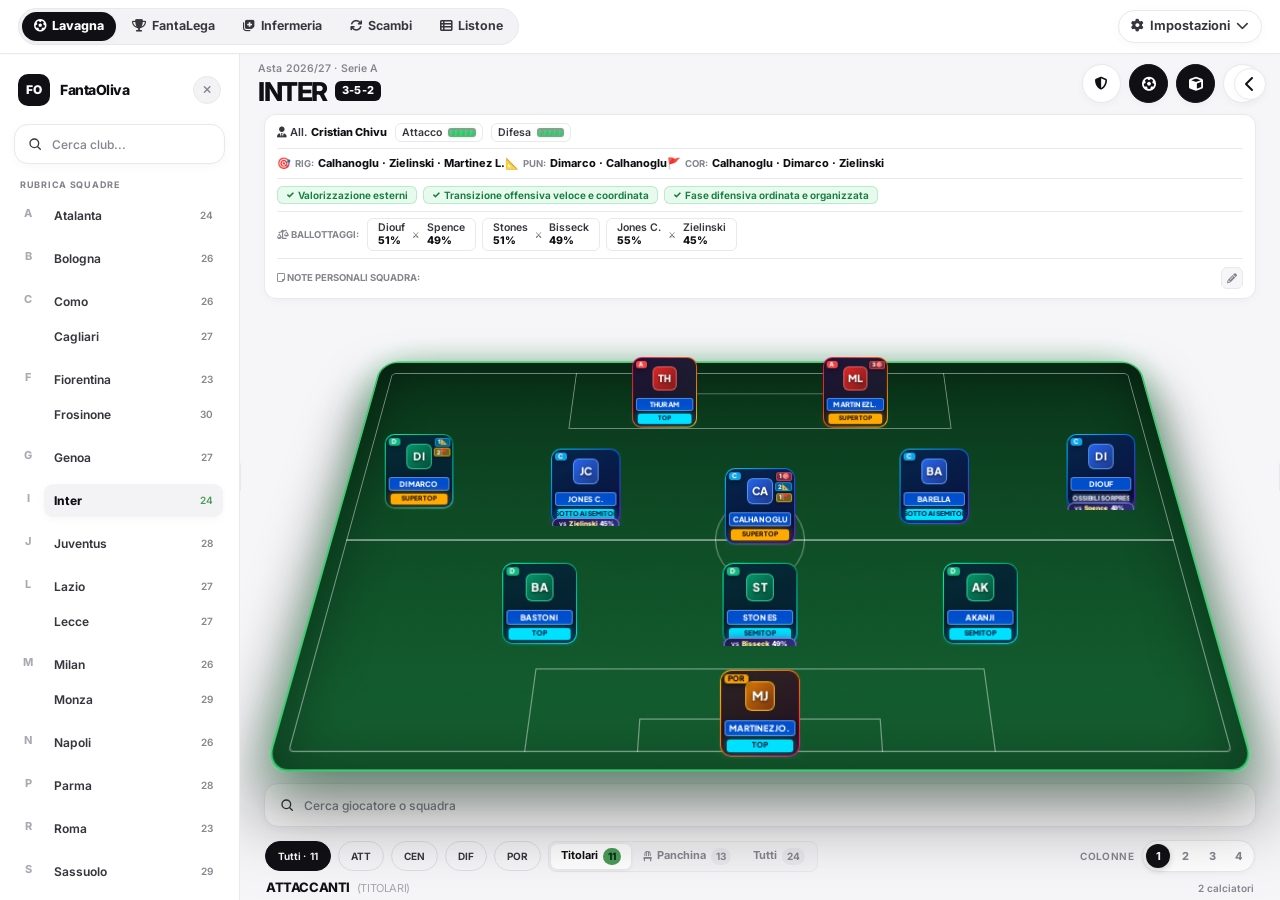
==== commit 54358603: "refactor: adjust formation coordinates and update cache versioning for 4-3-3 visualization fixes" ====
--- a/index.html
+++ b/index.html
@@ -544,7 +544,7 @@
   <div class="toast-container" id="toast-container"></div>
 
   <!-- Main JavaScript App Entry -->
-  <script type="module" src="js/app.js?v=30"></script>
+  <script type="module" src="js/app.js?v=33"></script>
 
 </body>
 
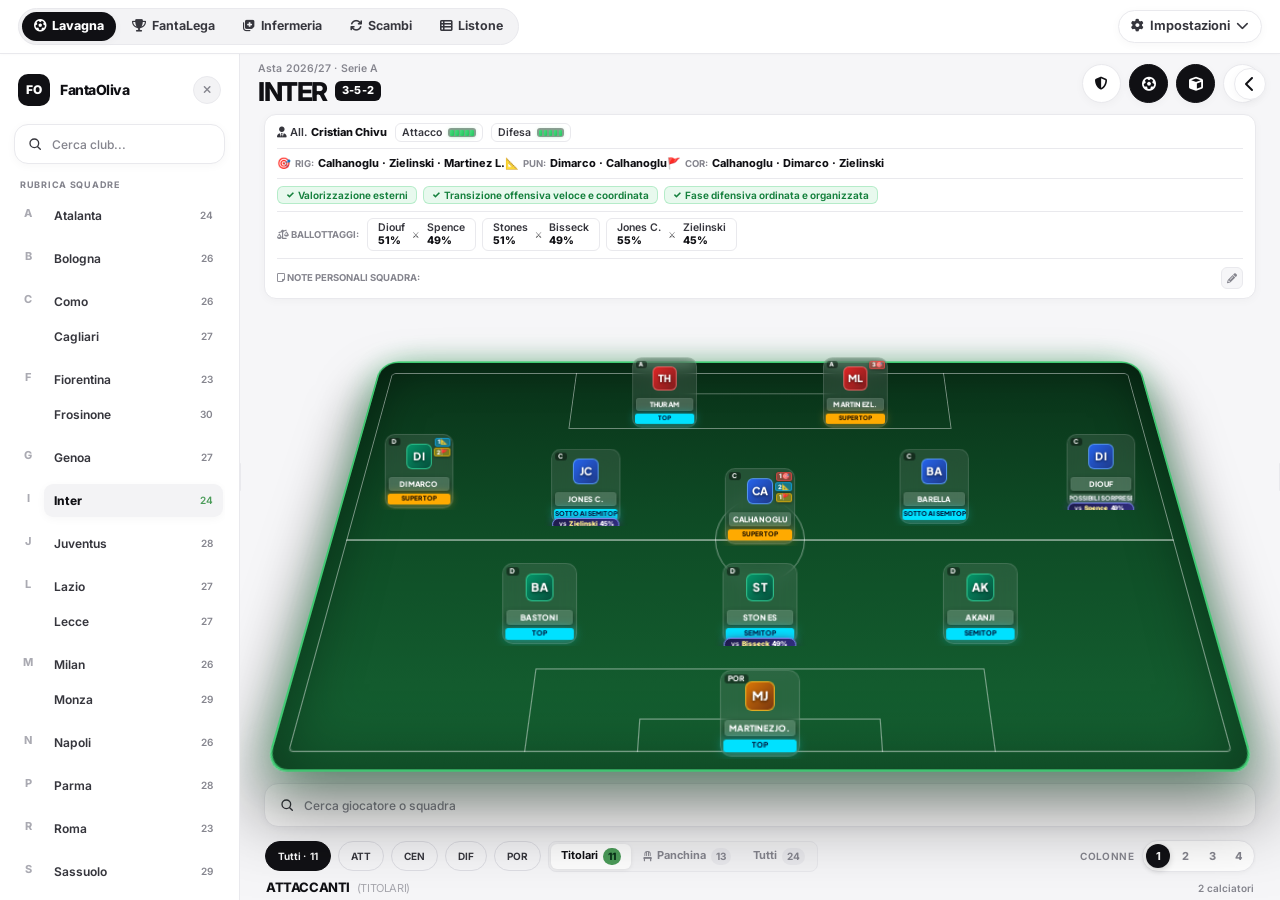
==== commit 991f97c1: "refactor: update player card styling, enhance UI components, and increment resource versions" ====
--- a/index.html
+++ b/index.html
@@ -21,13 +21,13 @@
 
   <!-- CSS Stylesheets -->
   <link rel="stylesheet" href="css/main.css">
-  <link rel="stylesheet" href="css/pitch.css?v=40">
-  <link rel="stylesheet" href="css/player-card.css?v=45">
+  <link rel="stylesheet" href="css/pitch.css?v=41">
+  <link rel="stylesheet" href="css/player-card.css?v=46">
   <link rel="stylesheet" href="css/sidebar.css">
   <link rel="stylesheet" href="css/modals.css">
   <link rel="stylesheet" href="css/listone.css?v=4">
   <link rel="stylesheet" href="css/strategy-manager.css">
-  <link rel="stylesheet" href="css/my-team.css?v=31">
+  <link rel="stylesheet" href="css/my-team.css?v=32">
   <link rel="stylesheet" href="css/injuries.css?v=3">
   <link rel="stylesheet" href="css/trades.css?v=3">
   <link rel="stylesheet" href="css/responsive.css?v=5">
--- a/css/pitch.css
+++ b/css/pitch.css
@@ -1374,7 +1374,7 @@
   width: 70px;
   height: 76px;
   border-radius: 10px;
-  background: rgba(4, 24, 75, 0.88);
+  background: rgb(158 158 158 / 15%) !important;
   backdrop-filter: blur(8px);
   box-shadow: none !important;
   display: flex;
@@ -1383,7 +1383,7 @@
   justify-content: flex-start;
   padding: 2px 2px 3.5px;
   cursor: pointer;
-  border: 1.5px solid transparent;
+  border: 1px solid #ffffff21 !important;
   background-clip: padding-box, border-box;
   background-origin: padding-box, border-box;
   transition: border-color 0.2s ease;
@@ -1404,34 +1404,13 @@
 
 /* BORDI GRADIENTE NEON IN BASE AL RUOLO (SENZA OMBRA SOTTO) */
 .soccer-pitch.is-3d-pitch .player-card.role-a,
-.studio-player-card.role-a {
-  background-image: 
-    linear-gradient(rgba(12, 22, 54, 0.92), rgba(8, 16, 42, 0.94)),
-    linear-gradient(135deg, #ff0055 0%, #ff5500 50%, #ffcc00 100%);
-  box-shadow: none !important;
-}
-
+.studio-player-card.role-a,
 .soccer-pitch.is-3d-pitch .player-card.role-c,
-.studio-player-card.role-c {
-  background-image: 
-    linear-gradient(rgba(8, 24, 60, 0.92), rgba(4, 18, 50, 0.94)),
-    linear-gradient(135deg, #00d4ff 0%, #0066ff 50%, #8800ff 100%);
-  box-shadow: none !important;
-}
-
+.studio-player-card.role-c,
 .soccer-pitch.is-3d-pitch .player-card.role-d,
-.studio-player-card.role-d {
-  background-image: 
-    linear-gradient(rgba(6, 28, 48, 0.92), rgba(4, 20, 38, 0.94)),
-    linear-gradient(135deg, #00ffaa 0%, #00a86b 50%, #00ddff 100%);
-  box-shadow: none !important;
-}
-
+.studio-player-card.role-d,
 .soccer-pitch.is-3d-pitch .player-card.role-p,
 .studio-player-card.role-p {
-  background-image: 
-    linear-gradient(rgba(28, 24, 40, 0.92), rgba(18, 16, 30, 0.94)),
-    linear-gradient(135deg, #ffbb00 0%, #ff6600 50%, #ff0066 100%);
   box-shadow: none !important;
 }
 
@@ -1462,15 +1441,18 @@
   border-radius: 3px;
   line-height: 1.1;
   text-transform: uppercase;
-  box-shadow: 0 2px 5px rgba(0, 0, 0, 0.4);
+  /* box-shadow: 0 2px 5px rgba(0, 0, 0, 0.4); */
   pointer-events: auto !important;
   align-self: flex-start;
 }
 
-.soccer-pitch.is-3d-pitch .role-badge-tag.badge-a, .studio-player-card .role-badge-tag.badge-a { background: #ef4444; color: #fff; }
-.soccer-pitch.is-3d-pitch .role-badge-tag.badge-c, .studio-player-card .role-badge-tag.badge-c { background: #0ea5e9; color: #fff; }
-.soccer-pitch.is-3d-pitch .role-badge-tag.badge-d, .studio-player-card .role-badge-tag.badge-d { background: #10b981; color: #fff; }
-.soccer-pitch.is-3d-pitch .role-badge-tag.badge-p, .studio-player-card .role-badge-tag.badge-p { background: #f59e0b; color: #000; }
+.soccer-pitch.is-3d-pitch .role-badge-tag.badge-a, .studio-player-card .role-badge-tag.badge-a,
+.soccer-pitch.is-3d-pitch .role-badge-tag.badge-c, .studio-player-card .role-badge-tag.badge-c,
+.soccer-pitch.is-3d-pitch .role-badge-tag.badge-d, .studio-player-card .role-badge-tag.badge-d,
+.soccer-pitch.is-3d-pitch .role-badge-tag.badge-p, .studio-player-card .role-badge-tag.badge-p {
+  background: #0000006e !important;
+  color: #fff !important;
+}
 
 .soccer-pitch.is-3d-pitch .set-pieces-chips,
 .studio-player-card .set-pieces-chips {
--- a/css/player-card.css
+++ b/css/player-card.css
@@ -1818,7 +1818,7 @@
   width: 70px !important;
   height: 76px !important;
   border-radius: 10px !important;
-  background-color: rgba(4, 24, 75, 0.88) !important;
+  background-color: rgb(158 158 158 / 15%) !important;
   backdrop-filter: blur(8px) !important;
   box-shadow: none !important;
   display: flex !important;
@@ -1827,7 +1827,7 @@
   justify-content: flex-start !important;
   padding: 2px 2px 3.5px !important;
   cursor: pointer !important;
-  border: 1.5px solid transparent !important;
+  border: 1px solid #ffffff21 !important;
   background-clip: padding-box, border-box !important;
   background-origin: padding-box, border-box !important;
   transition: border-color 0.2s ease !important;
@@ -1849,33 +1849,25 @@
 /* BORDI GRADIENTE NEON IN BASE AL RUOLO (SENZA OMBRA SOTTO) */
 .player-card.studio-player-card.role-a,
 .soccer-pitch.is-3d-pitch .pitch-slot-wrapper .player-card.role-a {
-  background-image:
-    linear-gradient(rgba(12, 22, 54, 0.92), rgba(8, 16, 42, 0.94)),
-    linear-gradient(135deg, #ff0055 0%, #ff5500 50%, #ffcc00 100%) !important;
+  /* background-image: linear-gradient(rgba(12, 22, 54, 0.92), rgba(8, 16, 42, 0.94)), linear-gradient(135deg, #ff0055 0%, #ff5500 50%, #ffcc00 100%) !important; */
   box-shadow: none !important;
 }
 
 .player-card.studio-player-card.role-c,
 .soccer-pitch.is-3d-pitch .pitch-slot-wrapper .player-card.role-c {
-  background-image:
-    linear-gradient(rgba(8, 24, 60, 0.92), rgba(4, 18, 50, 0.94)),
-    linear-gradient(135deg, #00d4ff 0%, #0066ff 50%, #8800ff 100%) !important;
+  /* background-image: linear-gradient(rgba(8, 24, 60, 0.92), rgba(4, 18, 50, 0.94)), linear-gradient(135deg, #07234e 0%, #091d49 50%, #042037 100%) !important; */
   box-shadow: none !important;
 }
 
 .player-card.studio-player-card.role-d,
 .soccer-pitch.is-3d-pitch .pitch-slot-wrapper .player-card.role-d {
-  background-image:
-    linear-gradient(rgba(6, 28, 48, 0.92), rgba(4, 20, 38, 0.94)),
-    linear-gradient(135deg, #00ffaa 0%, #00a86b 50%, #00ddff 100%) !important;
+  /* background-image: linear-gradient(rgba(6, 28, 48, 0.92), rgba(4, 20, 38, 0.94)), linear-gradient(135deg, #00ffaa 0%, #00a86b 50%, #00ddff 100%) !important; */
   box-shadow: none !important;
 }
 
 .player-card.studio-player-card.role-p,
 .soccer-pitch.is-3d-pitch .pitch-slot-wrapper .player-card.role-p {
-  background-image:
-    linear-gradient(rgba(28, 24, 40, 0.92), rgba(18, 16, 30, 0.94)),
-    linear-gradient(135deg, #ffbb00 0%, #ff6600 50%, #ff0066 100%) !important;
+  /* background-image: linear-gradient(rgba(28, 24, 40, 0.92), rgba(18, 16, 30, 0.94)), linear-gradient(135deg, #ffbb00 0%, #ff6600 50%, #ff0066 100%) !important; */
   box-shadow: none !important;
 }
 
@@ -1906,33 +1898,33 @@
   border-radius: 3px !important;
   line-height: 1.1 !important;
   text-transform: uppercase !important;
-  box-shadow: 0 2px 5px rgba(0, 0, 0, 0.4) !important;
+  /* box-shadow: 0 2px 5px rgba(0, 0, 0, 0.4) !important; */
   pointer-events: auto !important;
   align-self: flex-start !important;
 }
 
 .player-card.studio-player-card .role-badge-tag.badge-a,
 .soccer-pitch.is-3d-pitch .role-badge-tag.badge-a {
-  background: #ef4444 !important;
+  background: #0000006e !important;
   color: #fff !important;
 }
 
 .player-card.studio-player-card .role-badge-tag.badge-c,
 .soccer-pitch.is-3d-pitch .role-badge-tag.badge-c {
-  background: #0ea5e9 !important;
+  background: #0000006e !important;
   color: #fff !important;
 }
 
 .player-card.studio-player-card .role-badge-tag.badge-d,
 .soccer-pitch.is-3d-pitch .role-badge-tag.badge-d {
-  background: #10b981 !important;
+  background: #0000006e !important;
   color: #fff !important;
 }
 
 .player-card.studio-player-card .role-badge-tag.badge-p,
 .soccer-pitch.is-3d-pitch .role-badge-tag.badge-p {
-  background: #f59e0b !important;
-  color: #000 !important;
+  background: #0000006e !important;
+  color: #fff !important;
 }
 
 .player-card.studio-player-card .set-pieces-chips,
@@ -2116,8 +2108,8 @@
 .player-card.studio-player-card .player-name-tag,
 .soccer-pitch.is-3d-pitch .player-name-tag {
   width: 96% !important;
-  background: #004ecc !important;
-  border: 1px solid rgba(255, 255, 255, 0.35) !important;
+  background: #ffffff29 !important;
+  border: 1px solid rgb(255 255 255 / 4%) !important;
   color: #ffffff !important;
   font-family: 'Plus Jakarta Sans', 'Roboto', sans-serif !important;
   font-size: 7.5px !important;
@@ -2137,7 +2129,7 @@
 /* TARGHETTA FASCIA STRATEGICA */
 .player-card.studio-player-card .player-tier-tag,
 .soccer-pitch.is-3d-pitch .player-tier-tag {
-  width: 92% !important;
+  width: 100% !important;
   font-family: 'Plus Jakarta Sans', 'Roboto', sans-serif !important;
   font-size: 6.5px !important;
   font-weight: 900 !important;
@@ -2435,15 +2427,15 @@
   .soccer-pitch.is-3d-pitch .pitch-slot-wrapper .player-name-tag {
     font-size: 6.5px !important;
     padding: 1px 1px !important;
-    margin-bottom: 1.5px !important;
-    border-radius: 2.5px !important;
+    /* margin-bottom: 1.5px !important; */
+    border-radius: 6px !important;
   }
 
   .player-card.studio-player-card .player-tier-tag,
   .soccer-pitch.is-3d-pitch .pitch-slot-wrapper .player-tier-tag {
-    font-size: 5.5px !important;
-    padding: 0.8px 2px !important;
-    border-radius: 2px !important;
+    font-size: 6.5px !important;
+    padding: 1px 1px !important;
+    border-radius: 6px !important;
   }
 
   .player-card.studio-player-card .duel-sub-badge.is-bottom-full,
--- a/css/my-team.css
+++ b/css/my-team.css
@@ -339,7 +339,7 @@
   width: 70px;
   height: 76px;
   border-radius: 10px;
-  background: rgba(4, 24, 75, 0.88);
+  background: rgb(158 158 158 / 15%) !important;
   backdrop-filter: blur(8px);
   box-shadow: none !important;
   display: flex;
@@ -348,7 +348,7 @@
   justify-content: flex-start;
   padding: 2px 2px 3.5px;
   cursor: pointer;
-  border: 1.5px solid transparent;
+  border: 1px solid #ffffff21 !important;
   background-clip: padding-box, border-box;
   background-origin: padding-box, border-box;
   transition: border-color 0.2s ease;
@@ -369,34 +369,13 @@
 
 /* BORDI GRADIENTE NEON IN BASE AL RUOLO (SENZA OMBRA SOTTO) */
 .soccer-pitch.is-3d-pitch .player-card.role-a,
-.studio-player-card.role-a {
-  background-image:
-    linear-gradient(rgba(12, 22, 54, 0.92), rgba(8, 16, 42, 0.94)),
-    linear-gradient(135deg, #ff0055 0%, #ff5500 50%, #ffcc00 100%);
-  box-shadow: none !important;
-}
-
+.studio-player-card.role-a,
 .soccer-pitch.is-3d-pitch .player-card.role-c,
-.studio-player-card.role-c {
-  background-image:
-    linear-gradient(rgba(8, 24, 60, 0.92), rgba(4, 18, 50, 0.94)),
-    linear-gradient(135deg, #00d4ff 0%, #0066ff 50%, #8800ff 100%);
-  box-shadow: none !important;
-}
-
+.studio-player-card.role-c,
 .soccer-pitch.is-3d-pitch .player-card.role-d,
-.studio-player-card.role-d {
-  background-image:
-    linear-gradient(rgba(6, 28, 48, 0.92), rgba(4, 20, 38, 0.94)),
-    linear-gradient(135deg, #00ffaa 0%, #00a86b 50%, #00ddff 100%);
-  box-shadow: none !important;
-}
-
+.studio-player-card.role-d,
 .soccer-pitch.is-3d-pitch .player-card.role-p,
 .studio-player-card.role-p {
-  background-image:
-    linear-gradient(rgba(28, 24, 40, 0.92), rgba(18, 16, 30, 0.94)),
-    linear-gradient(135deg, #ffbb00 0%, #ff6600 50%, #ff0066 100%);
   box-shadow: none !important;
 }
 
@@ -427,33 +406,21 @@
   border-radius: 3px;
   line-height: 1.1;
   text-transform: uppercase;
-  box-shadow: 0 2px 5px rgba(0, 0, 0, 0.4);
+  /* box-shadow: 0 2px 5px rgba(0, 0, 0, 0.4); */
   pointer-events: auto !important;
   align-self: flex-start;
 }
 
 .soccer-pitch.is-3d-pitch .role-badge-tag.badge-a,
-.studio-player-card .role-badge-tag.badge-a {
-  background: #ef4444;
-  color: #fff;
-}
-
+.studio-player-card .role-badge-tag.badge-a,
 .soccer-pitch.is-3d-pitch .role-badge-tag.badge-c,
-.studio-player-card .role-badge-tag.badge-c {
-  background: #0ea5e9;
-  color: #fff;
-}
-
+.studio-player-card .role-badge-tag.badge-c,
 .soccer-pitch.is-3d-pitch .role-badge-tag.badge-d,
-.studio-player-card .role-badge-tag.badge-d {
-  background: #10b981;
-  color: #fff;
-}
-
+.studio-player-card .role-badge-tag.badge-d,
 .soccer-pitch.is-3d-pitch .role-badge-tag.badge-p,
 .studio-player-card .role-badge-tag.badge-p {
-  background: #f59e0b;
-  color: #000;
+  background: #0000006e !important;
+  color: #fff !important;
 }
 
 .soccer-pitch.is-3d-pitch .set-pieces-chips,
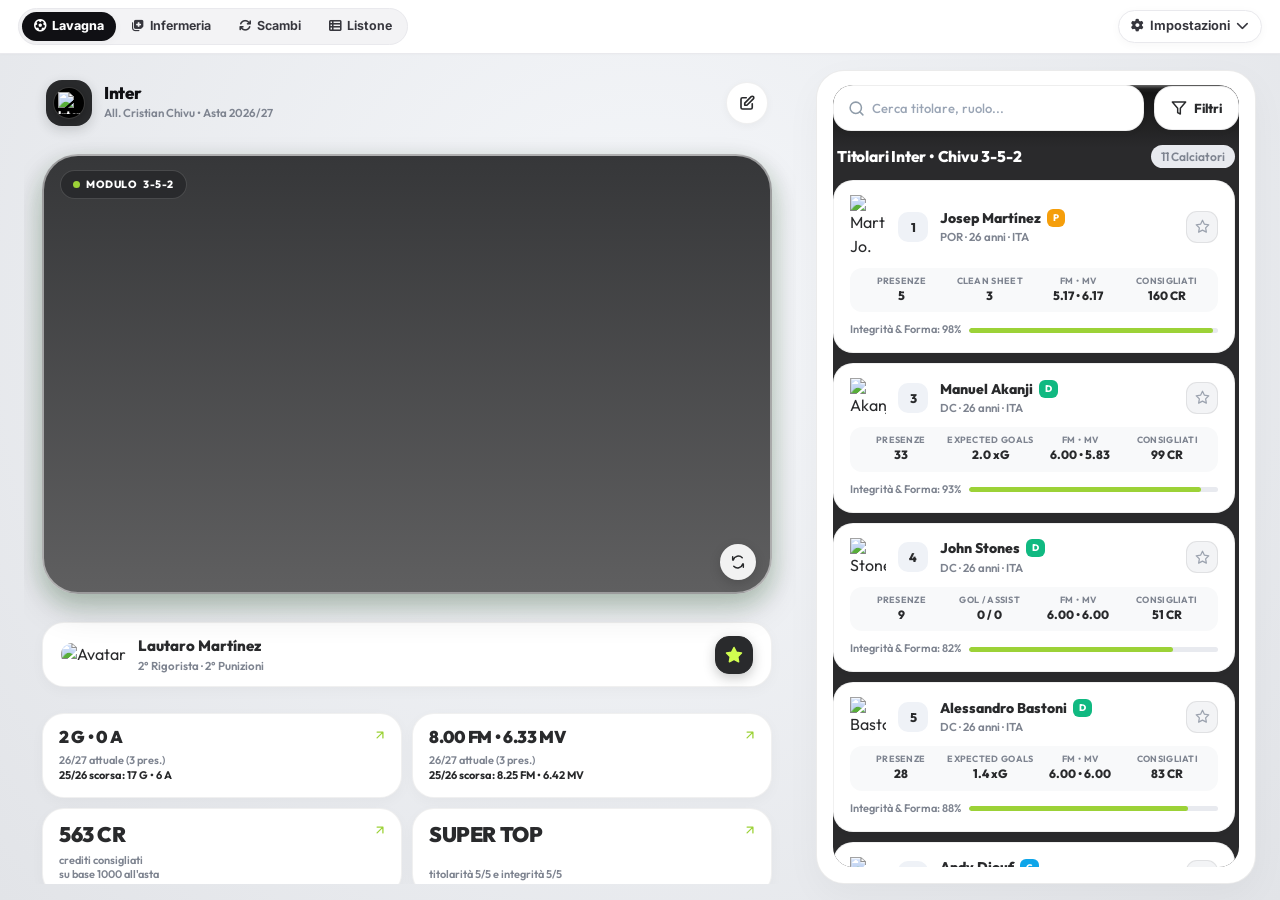
==== commit 4d805d88: "feat: replace LeagueTeams component with TacticalMockV2 and remove associated UI logic" ====
--- a/index.html
+++ b/index.html
@@ -9,12 +9,17 @@
     content="Lavagna tattica interattiva per il Fantacalcio e le squadre di Serie A con interfaccia EA Sports FC / FIFA. Moduli, titolari, panchina, ballottaggi e statistiche.">
   <meta name="theme-color" content="#1B1E22">
 
-  <!-- Google Fonts: Plus Jakarta Sans & Inter -->
+  <!-- Google Fonts: Outfit, Plus Jakarta Sans & Inter -->
   <link rel="preconnect" href="https://fonts.googleapis.com">
   <link rel="preconnect" href="https://fonts.gstatic.com" crossorigin>
   <link
-    href="https://fonts.googleapis.com/css2?family=Inter:wght@400;500;600;700&family=Plus+Jakarta+Sans:wght@400;500;600;700;800&display=swap"
+    href="https://fonts.googleapis.com/css2?family=Inter:wght@400;500;600;700&family=Outfit:wght@400;500;600;700;800;900&family=Plus+Jakarta+Sans:wght@400;500;600;700;800&display=swap"
     rel="stylesheet">
+
+  <!-- Three.js, OrbitControls & Tween.js -->
+  <script src="https://cdnjs.cloudflare.com/ajax/libs/three.js/r128/three.min.js"></script>
+  <script src="https://cdn.jsdelivr.net/npm/three@0.128.0/examples/js/controls/OrbitControls.js"></script>
+  <script src="https://cdnjs.cloudflare.com/ajax/libs/tween.js/18.6.4/tween.umd.js"></script>
 
   <!-- Font Awesome 6 Icons -->
   <link rel="stylesheet" href="https://cdnjs.cloudflare.com/ajax/libs/font-awesome/6.5.1/css/all.min.css">
@@ -30,7 +35,8 @@
   <link rel="stylesheet" href="css/my-team.css?v=32">
   <link rel="stylesheet" href="css/injuries.css?v=3">
   <link rel="stylesheet" href="css/trades.css?v=3">
-  <link rel="stylesheet" href="css/responsive.css?v=5">
+  <link rel="stylesheet" href="css/responsive.css?v=6">
+  <link rel="stylesheet" href="css/tactical-mock-v2.css?v=3">
 </head>
 
 <body>
@@ -46,9 +52,6 @@
           <button id="view-tab-tactical" class="view-switch-btn is-active"
             title="Visualizza Campo e Lavagna Tattica Serie A">
             <i class="fa-solid fa-futbol"></i> <span>Lavagna</span>
-          </button>
-          <button id="view-tab-league" class="view-switch-btn" title="Visualizza Squadre e Rose FantaLega">
-            <i class="fa-solid fa-trophy"></i> <span>FantaLega</span>
           </button>
           <button id="view-tab-injuries" class="view-switch-btn" title="Visualizza Infermeria & Indisponibili Serie A">
             <i class="fa-solid fa-notes-medical"></i> <span>Infermeria</span>
@@ -150,42 +153,344 @@
 
     <!-- VISTA 1: LAVAGNA TATTICA INTERATTIVA (CAMPO + SIDEBARS) -->
     <div class="tactical-view-wrapper" id="tactical-view-wrapper">
-      <!-- SIDEBAR SINISTRA: SELETTORE SQUADRE SERIE A -->
-      <aside class="app-sidebar-left" id="sidebar-teams" aria-label="Elenco Squadre Serie A">
-        <!-- Rendered by TeamSelectorComponent -->
-      </aside>
-
-      <!-- SEPARATORE DI RIDIMENSIONAMENTO SIDEBAR SINISTRA -->
-      <div class="sidebar-resizer left-sidebar-resizer" id="sidebar-teams-resizer"
-        title="Trascina verso destra/sinistra per ridimensionare l'elenco squadre"></div>
-
-      <!-- ZONA CENTRALE: CAMPO DA CALCIO TATTICO -->
-      <main class="app-main-content" id="main-content">
-        <button id="reopen-left-sidebar-btn" class="reopen-sidebar-btn" title="Apri il pannello squadre">
-          <i class="fa-solid fa-chevron-right"></i>
-        </button>
-        <button id="reopen-right-sidebar-btn" class="reopen-sidebar-btn right" title="Apri il pannello ispettore">
-          <i class="fa-solid fa-chevron-left"></i>
-        </button>
-        <div class="pitch-container" id="pitch-container">
-          <!-- Rendered by PitchComponent -->
-        </div>
-        <div class="pitch-container hidden" id="my-team-view-wrapper">
-          <!-- Rendered by MyTeamComponent -->
-        </div>
-        <div class="pitch-container hidden" id="league-view-wrapper">
-          <!-- Rendered by LeagueTeamsComponent -->
-        </div>
-      </main>
-
-      <!-- SEPARATORE DI RIDIMENSIONAMENTO SCHEDA GIOCATORE -->
-      <div class="sidebar-resizer" id="sidebar-inspector-resizer"
-        title="Trascina verso sinistra per allargare la scheda giocatore"></div>
-
-      <!-- SIDEBAR DESTRA: ISPETTORE GIOCATORE, SOSTITUTI & PANCHINA -->
-      <aside class="app-sidebar-right" id="sidebar-inspector" aria-label="Scheda Giocatore e Panchina">
-        <!-- Rendered by PlayerInspectorComponent -->
-      </aside>
+      <!-- Colonna Principale: Header, Campo 3D, Barra Giocatore, Statistiche -->
+      <div class="tactical-main-column">
+
+      <!-- Header Inter & Coach Chivu -->
+      <div class="mockup-team-header">
+        <div class="user-profile">
+          <div class="coach-avatar-wrap">
+            <div class="avatar">
+              <div class="team-crest-mini">
+                <img id="headerTeamCrest" src="https://cdn.sportmonks.com/images/soccer/teams/18/2930.png" alt="Inter Crest">
+              </div>
+            </div>
+          </div>
+          <div class="user-info">
+            <h2>
+              <span id="headerTeamName">Inter Milano</span>
+            </h2>
+            <p id="headerTeamCoach">All. Cristian Chivu • Asta 2026/27</p>
+          </div>
+        </div>
+        <button class="btn-icon" title="Cambia squadra" id="openTeamModalBtn" aria-label="Cambia squadra Serie A">
+          <svg width="18" height="18" viewBox="0 0 24 24" fill="none" stroke="var(--dark)" stroke-width="2.2">
+            <path stroke-linecap="round" stroke-linejoin="round"
+              d="M11 5H6a2 2 0 00-2 2v11a2 2 0 002 2h11a2 2 0 002-2v-5m-1.414-9.414a2 2 0 112.828 2.828L11.828 15H9v-2.828l8.586-8.586z" />
+          </svg>
+        </button>
+      </div>
+
+      <!-- Card Campo 3D Verticale Inter con 3D Flip Animazione -->
+      <div class="pitch-card" id="pitchContainer">
+        <div class="pitch-flipper" id="pitchFlipper">
+
+          <!-- FRONTE: Campo 3D e Pedine Tattiche -->
+          <div class="pitch-face pitch-front" id="pitchFront">
+            <div class="pitch-overlay-header">
+              <div class="pitch-badge">
+                <span class="live-dot"></span>
+                MODULO <span id="headerModule">3-5-2</span>
+              </div>
+            </div>
+
+            <!-- Canvas Three.js -->
+            <canvas id="threejs-canvas"></canvas>
+
+            <!-- Card Giocatori ancorate al 3D -->
+            <div class="pitch-cards-layer" id="cardsLayer"></div>
+
+            <!-- Pulsante Gira per Info Squadra -->
+            <button class="cam-reset-btn" onclick="togglePitchFlip()" title="Gira per informazioni squadra">
+              <svg width="16" height="16" viewBox="0 0 24 24" fill="none" stroke="currentColor" stroke-width="2.2">
+                <path stroke-linecap="round" stroke-linejoin="round"
+                  d="M4 4v5h.58M20 20v-5h-.58M4.93 9A8 8 0 0118.36 5.64M19.07 15A8 8 0 015.64 18.36" />
+              </svg>
+            </button>
+          </div>
+
+          <!-- RETRO: Informazioni e Scheda Tattica Squadra -->
+          <div class="pitch-face pitch-back" id="pitchBack">
+            <div class="pitch-back-header">
+              <div>
+                <div class="pitch-back-badge">
+                  <span style="width: 6px; height: 6px; border-radius: 50%; background: var(--lime);"></span>
+                  REPORT SQUADRA
+                </div>
+                <div class="pitch-back-title">Inter Milano · Cristian Chivu</div>
+              </div>
+              <button class="pitch-back-btn" onclick="togglePitchFlip()" title="Torna al campo 3D">
+                <svg width="15" height="15" viewBox="0 0 24 24" fill="none" stroke="currentColor" stroke-width="2.3">
+                  <path stroke-linecap="round" stroke-linejoin="round"
+                    d="M4 4v5h.58M20 20v-5h-.58M4.93 9A8 8 0 0118.36 5.64M19.07 15A8 8 0 015.64 18.36" />
+                </svg>
+              </button>
+            </div>
+
+            <!-- Valutazioni Reparti -->
+            <div class="pitch-back-stats-row">
+              <div class="back-stat-card">
+                <div class="back-stat-val">9.2</div>
+                <div class="back-stat-lbl">Difesa</div>
+              </div>
+              <div class="back-stat-card">
+                <div class="back-stat-val">9.5</div>
+                <div class="back-stat-lbl">Centrocampo</div>
+              </div>
+              <div class="back-stat-card">
+                <div class="back-stat-val">9.4</div>
+                <div class="back-stat-lbl">Attacco</div>
+              </div>
+            </div>
+
+            <!-- Gerarchie Specialisti -->
+            <div class="pitch-back-section">
+              <div class="back-sec-title">
+                <svg width="13" height="13" viewBox="0 0 24 24" fill="none" stroke="currentColor" stroke-width="2.2">
+                  <circle cx="12" cy="12" r="10" />
+                  <circle cx="12" cy="12" r="3" />
+                </svg>
+                Specialisti & Rigori
+              </div>
+              <div class="back-sec-row">
+                <span>🎯 Rigoristi</span>
+                <span><strong>1° Çalhanoğlu</strong> · 2° Lautaro · 3° Zieliński</span>
+              </div>
+              <div class="back-sec-row">
+                <span>⚡ Punizioni / Corner</span>
+                <span><strong>Dimarco</strong> (sx) · <strong>Çalhanoğlu</strong> (dx)</span>
+              </div>
+            </div>
+
+            <!-- Note Tattiche & Ballottaggi -->
+            <div class="pitch-back-section">
+              <div class="back-sec-title">
+                <svg width="13" height="13" viewBox="0 0 24 24" fill="none" stroke="currentColor" stroke-width="2.2">
+                  <path d="M12 20h9" />
+                  <path d="M16.5 3.5a2.121 2.121 0 0 1 3 3L7 19l-4 1 1-4L16.5 3.5z" />
+                </svg>
+                Assetto Tattico & Ballottaggi
+              </div>
+              <div class="back-sec-row" style="margin-bottom: 4px;">
+                <span>Modulo attivo: <strong id="backCurrentModule">3-5-2</strong></span>
+                <span>Solidità: <strong>5.0 / 5.0</strong></span>
+              </div>
+              <div class="back-pills-wrap">
+                <span class="back-mini-pill">Diouf (60%) vs Dumfries</span>
+                <span class="back-mini-pill">Jones (55%) vs Frattesi</span>
+                <span class="back-mini-pill">Akanji (65%) vs Pavard</span>
+              </div>
+            </div>
+
+
+          </div>
+
+        </div>
+      </div>
+
+      <!-- Barra Giocatore Attivo in Evidenza -->
+      <div class="selected-player-bar">
+        <div class="sel-left">
+          <div> <img id="barAvatar" class="sel-player-avatar" src="https://cdn.falsesoftware.com/players/333594/v1.webp"
+              alt="Avatar"
+              onerror="this.onerror=null; this.src='https://cdn.sportmonks.com/images/soccer/teams/18/2930.png';">
+          </div>
+          <div>
+            <div class="sel-name" id="barName">Lautaro Martínez</div>
+            <div class="sel-sub" id="barRole">2° Rigorista · 2° Punizioni</div>
+          </div>
+        </div>
+        <button type="button" class="sel-rating is-favorite" id="barRating" title="Rimuovi dai preferiti"
+          aria-label="Preferito">
+          <svg width="18" height="18" viewBox="0 0 24 24" fill="currentColor" stroke="currentColor" stroke-width="2"
+            stroke-linecap="round" stroke-linejoin="round">
+            <polygon
+              points="12 2 15.09 8.26 22 9.27 17 14.14 18.18 21.02 12 17.77 5.82 21.02 7 14.14 2 9.27 8.91 8.26 12 2">
+            </polygon>
+          </svg>
+        </button>
+      </div>
+
+      <!-- Sezione Statistiche Rapide a 2 Pagine con Swipe e Indicatori (Pallini) -->
+      <div class="stats-carousel-wrap">
+        <div class="stats-carousel-track" id="statsTrack">
+
+          <!-- Pagina 1: Statistiche Principali -->
+          <div class="stats-page" data-page="0">
+            <div class="stat-card" data-stat-type="goals" title="Clicca per dettaglio Gol/assist">
+              <span class="stat-num" id="statGoals">2 G • 0 A</span>
+              <svg class="stat-arrow" viewBox="0 0 24 24" fill="none">
+                <path stroke-linecap="round" stroke-linejoin="round" d="M7 17L17 7M17 7H7M17 7v10" />
+              </svg>
+              <p class="stat-desc" id="statGoalsDesc">26/27 attuale (3 pres.)<br><span class="stat-prev-val">25/26 scorsa: 17 G • 6 A</span></p>
+            </div>
+
+            <div class="stat-card" data-stat-type="fm" title="Clicca per dettaglio FantaMedia & Media Voto">
+              <span class="stat-num" id="statFm">8.00 FM • 6.33 MV</span>
+              <svg class="stat-arrow" viewBox="0 0 24 24" fill="none">
+                <path stroke-linecap="round" stroke-linejoin="round" d="M7 17L17 7M17 7H7M17 7v10" />
+              </svg>
+              <p class="stat-desc" id="statFmDesc">26/27 attuale (3 pres.)<br><span class="stat-prev-val">25/26 scorsa: 8.25 FM • 6.42 MV</span></p>
+            </div>
+
+            <div class="stat-card" data-stat-type="credits" title="Clicca per dettaglio Crediti Consigliati Asta">
+              <span class="stat-num" id="statCredits">563 CR</span>
+              <svg class="stat-arrow" viewBox="0 0 24 24" fill="none">
+                <path stroke-linecap="round" stroke-linejoin="round" d="M7 17L17 7M17 7H7M17 7v10" />
+              </svg>
+              <p class="stat-desc">crediti consigliati<br>su base 1000 all'asta</p>
+            </div>
+
+            <div class="stat-card" data-stat-type="tier" title="Clicca per dettaglio Status & Titolarità">
+              <span class="stat-num" id="statStarts">SUPER TOP</span>
+              <svg class="stat-arrow" viewBox="0 0 24 24" fill="none">
+                <path stroke-linecap="round" stroke-linejoin="round" d="M7 17L17 7M17 7H7M17 7v10" />
+              </svg>
+              <p class="stat-desc" id="statStartsDesc">titolarità 5/5 e integrità 5/5</p>
+            </div>
+          </div>
+
+          <!-- Pagina 2: Statistiche Avanzate -->
+          <div class="stats-page" data-page="1">
+            <div class="stat-card" data-stat-type="ballot" title="Clicca per dettaglio Ballottaggi & Concorrenza">
+              <span class="stat-num" id="statBallot">Nessuno</span>
+              <svg class="stat-arrow" viewBox="0 0 24 24" fill="none">
+                <path stroke-linecap="round" stroke-linejoin="round" d="M7 17L17 7M17 7H7M17 7v10" />
+              </svg>
+              <p class="stat-desc" id="statBallotDesc">titolare inamovibile<br>nessun ballottaggio</p>
+            </div>
+
+            <div class="stat-card" data-stat-type="metric" title="Clicca per dettaglio Metriche Avanzate">
+              <span class="stat-num" id="statMetric">17 / 6</span>
+              <svg class="stat-arrow" viewBox="0 0 24 24" fill="none">
+                <path stroke-linecap="round" stroke-linejoin="round" d="M7 17L17 7M17 7H7M17 7v10" />
+              </svg>
+              <p class="stat-desc" id="statMetricDesc">Gol / Assist totali<br>incidenza fanta</p>
+            </div>
+
+            <div class="stat-card" data-stat-type="apps" title="Clicca per dettaglio Presenze & Minutaggio">
+              <span class="stat-num" id="statApps">30/38</span>
+              <svg class="stat-arrow" viewBox="0 0 24 24" fill="none">
+                <path stroke-linecap="round" stroke-linejoin="round" d="M7 17L17 7M17 7H7M17 7v10" />
+              </svg>
+              <p class="stat-desc" id="statAppsDesc">partite a voto<br>28 da titolare</p>
+            </div>
+
+            <div class="stat-card" data-stat-type="fitness" title="Clicca per dettaglio Condizione Atletica">
+              <span class="stat-num" id="statFitness">95%</span>
+              <svg class="stat-arrow" viewBox="0 0 24 24" fill="none">
+                <path stroke-linecap="round" stroke-linejoin="round" d="M7 17L17 7M17 7H7M17 7v10" />
+              </svg>
+              <p class="stat-desc">condizione atletica<br>integrità fisica e forma</p>
+            </div>
+          </div>
+
+        </div>
+
+        <!-- Indicatori di Pagina (Due Pallini per Swipe) -->
+        <div class="stats-dots-indicator" id="statsDots">
+          <button type="button" class="stats-dot active" data-page="0" aria-label="Pagina statistiche 1"></button>
+          <button type="button" class="stats-dot" data-page="1" aria-label="Pagina statistiche 2"></button>
+        </div>
+      </div>
+
+      </div><!-- /.tactical-main-column -->
+
+      <!-- Colonna Laterale: Roster Squadra & Filtri -->
+      <div class="tactical-side-column">
+        <div class="roster-section">
+        <!-- Toolbar di Ricerca & Pulsante Filtri (Moc) -->
+        <div class="roster-toolbar">
+          <div class="roster-search-bar">
+            <svg class="roster-search-icon" viewBox="0 0 24 24" fill="none" stroke="currentColor" stroke-width="2.2"
+              stroke-linecap="round" stroke-linejoin="round">
+              <circle cx="11" cy="11" r="8"></circle>
+              <line x1="21" y1="21" x2="16.65" y2="16.65"></line>
+            </svg>
+            <input type="text" id="rosterSearchInput" class="roster-search-input" placeholder="Cerca titolare, ruolo..."
+              autocomplete="off">
+            <button type="button" id="rosterSearchClear" class="roster-search-clear" aria-label="Cancella ricerca">
+              <svg viewBox="0 0 24 24" width="13" height="13" fill="none" stroke="currentColor" stroke-width="2.5"
+                stroke-linecap="round">
+                <line x1="18" y1="6" x2="6" y2="18" />
+                <line x1="6" y1="6" x2="18" y2="18" />
+              </svg>
+            </button>
+          </div>
+
+          <button type="button" id="rosterFilterBtn" class="roster-filter-btn" aria-label="Filtri">
+            <svg class="roster-filter-icon" viewBox="0 0 24 24" fill="none" stroke="currentColor" stroke-width="2.2"
+              stroke-linecap="round" stroke-linejoin="round">
+              <polygon points="22 3 2 3 10 12.46 10 19 14 21 14 12.46 22 3"></polygon>
+            </svg>
+            <span class="filter-btn-label">Filtri</span>
+            <span class="filter-active-dot" id="filterActiveDot"></span>
+          </button>
+        </div>
+
+        <!-- Pannello Filtri a Comparsa (MOC) -->
+        <div class="roster-filter-panel" id="rosterFilterPanel">
+          <div class="filter-panel-header">
+            <div class="filter-panel-title-group">
+              <span class="filter-panel-title">Filtri Rapidi</span>
+              <span class="filter-active-badge" id="filterActiveCount">Tutti</span>
+            </div>
+            <button type="button" class="filter-reset-link" id="filterResetBtn">Ripristina</button>
+          </div>
+
+          <!-- Filtro per Ruolo -->
+          <div class="filter-section-row">
+            <div class="filter-section-title">Ruolo</div>
+            <div class="filter-chips-grid" id="roleChipsContainer">
+              <button type="button" class="role-filter-chip active" data-role="ALL">Tutti</button>
+              <button type="button" class="role-filter-chip chip-p" data-role="P">P · Portieri</button>
+              <button type="button" class="role-filter-chip chip-d" data-role="D">D · Difensori</button>
+              <button type="button" class="role-filter-chip chip-c" data-role="C">C · Centrocampisti</button>
+              <button type="button" class="role-filter-chip chip-a" data-role="A">A · Attaccanti</button>
+            </div>
+          </div>
+
+          <!-- Filtro Ordinamento Rapido -->
+          <div class="filter-section-row">
+            <div class="filter-section-title">Ordina per</div>
+            <div class="filter-chips-grid" id="sortChipsContainer">
+              <button type="button" class="sort-filter-chip active" data-sort="default">Campo (3-5-2)</button>
+              <button type="button" class="sort-filter-chip" data-sort="rating">★ Rating</button>
+              <button type="button" class="sort-filter-chip" data-sort="fm">FantaMedia</button>
+              <button type="button" class="sort-filter-chip" data-sort="credits">Prezzo CR</button>
+            </div>
+          </div>
+
+          <!-- Pulsante Applica Filtri -->
+          <div class="filter-apply-wrapper">
+            <button type="button" class="filter-apply-btn" id="filterApplyBtn">
+              <span>Applica Filtri</span>
+              <svg viewBox="0 0 24 24" width="16" height="16" fill="none" stroke="currentColor" stroke-width="2.5"
+                stroke-linecap="round" stroke-linejoin="round">
+                <polyline points="20 6 9 17 4 12"></polyline>
+              </svg>
+            </button>
+          </div>
+        </div>
+
+        <div class="roster-header">
+          <span class="roster-title">Titolari Inter • Chivu 3-5-2</span>
+          <span class="roster-count" id="rosterCount">11 Calciatori</span>
+        </div>
+
+        <!-- Stato Vuoto quando nessun filtro matcha -->
+        <div id="rosterEmptyState" class="roster-empty-state" style="display: none;">
+          Nessun calciatore trovato con questi criteri di ricerca.
+        </div>
+
+        <!-- Lista righe generate da JS -->
+        <div id="playersListContainer"></div>
+      </div><!-- /.roster-section -->
+    </div><!-- /.tactical-side-column -->
+
+      <!-- Container secondari per compatibilità viste MyTeam -->
+      <div class="pitch-container hidden" id="my-team-view-wrapper"></div>
+      <div class="pitch-container hidden" id="pitch-container"></div>
     </div>
 
     <!-- VISTA 2: LISTONE COMPLETO CALCIATORI SERIE A -->
@@ -213,10 +518,6 @@
           <i class="fa-solid fa-chalkboard-user"></i>
           <span class="nav-label">Lavagna</span>
         </button>
-        <button id="mobile-league-btn" class="nav-item" aria-label="FantaLega" title="FantaLega">
-          <i class="fa-solid fa-trophy"></i>
-          <span class="nav-label">Lega</span>
-        </button>
         <button id="mobile-injuries-btn" class="nav-item" aria-label="Infermeria" title="Infermeria">
           <i class="fa-solid fa-notes-medical"></i>
           <span class="nav-label">Infermeria</span>
@@ -241,6 +542,104 @@
   <!-- ==========================================================================
        FINESTRE MODALI
        ========================================================================== -->
+
+  <!-- Modale Dettaglio Statistiche con Dati di Backup (iOS Style Bottom Sheet Mobile / Modal Desktop) -->
+  <div class="stat-modal-backdrop" id="statModalBackdrop" aria-hidden="true">
+    <div class="stat-modal-sheet" id="statModalSheet" role="dialog" aria-modal="true"
+      aria-labelledby="statModalPlayerName">
+      <!-- Maniglia superiore per drag/swipe down -->
+      <div class="stat-modal-drag-handle"></div>
+
+      <!-- Header: Giocatore e tasto chiusura -->
+      <div class="stat-modal-header">
+        <div class="stat-modal-player-tag">
+          <img id="statModalAvatar" src="https://cdn.falsesoftware.com/players/333594/v1.webp" alt="Avatar Giocatore"
+            class="stat-modal-avatar"
+            onerror="this.onerror=null; this.src='https://cdn.sportmonks.com/images/soccer/teams/18/2930.png';">
+          <div class="stat-modal-player-meta">
+            <span id="statModalPlayerName" class="stat-modal-player-name">Lautaro Martínez</span>
+            <span id="statModalPlayerRole" class="stat-modal-player-role">Centravanti (Capitano) · #10 (A)</span>
+          </div>
+        </div>
+        <button type="button" class="stat-modal-close-btn" id="closeStatModalBtn"
+          aria-label="Chiudi dettaglio statistica">
+          <svg width="18" height="18" viewBox="0 0 24 24" fill="none" stroke="currentColor" stroke-width="2.4"
+            stroke-linecap="round" stroke-linejoin="round">
+            <line x1="18" y1="6" x2="6" y2="18"></line>
+            <line x1="6" y1="6" x2="18" y2="18"></line>
+          </svg>
+        </button>
+      </div>
+
+      <!-- Card Hero Statistica -->
+      <div class="stat-modal-hero">
+        <div class="stat-modal-badge" id="statModalCategory">RENDIMENTO OFFENSIVO</div>
+        <div class="stat-modal-hero-val-wrap">
+          <div class="stat-modal-hero-val" id="statModalHeroVal">17 Goal</div>
+          <div class="stat-modal-hero-sub" id="statModalHeroSub">6 Assist in Serie A 2026/27</div>
+        </div>
+      </div>
+
+      <!-- Griglia Dati di Backup / Approfondimenti -->
+      <div class="stat-modal-body" id="statModalBody">
+        <!-- Popolato dinamicamente da JS -->
+      </div>
+
+      <!-- Footer Modale con Indicazione Tattica -->
+      <div class="stat-modal-footer">
+        <div class="stat-modal-tip">
+          <svg width="16" height="16" viewBox="0 0 24 24" fill="none" stroke="var(--lime)" stroke-width="2.2">
+            <circle cx="12" cy="12" r="10"></circle>
+            <line x1="12" y1="16" x2="12" y2="12"></line>
+            <line x1="12" y1="8" x2="12.01" y2="8"></line>
+          </svg>
+          <span id="statModalTipText">Dati statistici di backup aggiornati alla stagione in corso. Benchmark per asta
+            e fanta.</span>
+        </div>
+      </div>
+    </div>
+  </div>
+
+  <!-- Modale Selezione Squadre Serie A (Bottom Sheet Mobile / Modal Desktop) -->
+  <div class="stat-modal-backdrop team-modal-backdrop" id="teamModalBackdrop" aria-hidden="true">
+    <div class="stat-modal-sheet team-modal-sheet" id="teamModalSheet" role="dialog" aria-modal="true"
+      aria-labelledby="teamModalTitle">
+      <!-- Maniglia superiore per drag/swipe down su mobile -->
+      <div class="stat-modal-drag-handle"></div>
+
+      <!-- Header: Titolo e tasto chiusura -->
+      <div class="team-modal-header">
+        <div class="team-modal-title-wrap">
+          <span class="team-modal-badge">SERIE A ENILIVE 2026/27</span>
+          <h3 id="teamModalTitle" class="team-modal-title">Seleziona Squadra</h3>
+          <p class="team-modal-subtitle">20 Club · Scegli per visualizzare lavagna e rosa</p>
+        </div>
+        <button type="button" class="stat-modal-close-btn" id="closeTeamModalBtn"
+          aria-label="Chiudi selezione squadra">
+          <svg width="18" height="18" viewBox="0 0 24 24" fill="none" stroke="currentColor" stroke-width="2.4"
+            stroke-linecap="round" stroke-linejoin="round">
+            <line x1="18" y1="6" x2="6" y2="18"></line>
+            <line x1="6" y1="6" x2="18" y2="18"></line>
+          </svg>
+        </button>
+      </div>
+
+      <!-- Barra di ricerca rapida club -->
+      <div class="team-modal-search-box">
+        <svg class="team-modal-search-icon" width="16" height="16" viewBox="0 0 24 24" fill="none" stroke="currentColor" stroke-width="2.2" stroke-linecap="round" stroke-linejoin="round">
+          <circle cx="11" cy="11" r="8"></circle>
+          <line x1="21" y1="21" x2="16.65" y2="16.65"></line>
+        </svg>
+        <input type="text" id="teamModalSearchInput" class="team-modal-search-input" placeholder="Cerca squadra o allenatore..." autocomplete="off" autocorrect="off" spellcheck="false">
+        <button type="button" id="teamModalClearSearchBtn" class="team-modal-clear-btn hidden" aria-label="Cancella ricerca">&times;</button>
+      </div>
+
+      <!-- Griglia Squadre -->
+      <div class="team-modal-grid" id="teamModalGrid">
+        <!-- Popolato dinamicamente da JS -->
+      </div>
+    </div>
+  </div>
 
   <!-- MODALE: STORICO VERSIONI & SNAPSHOT -->
   <div class="modal-backdrop hidden" id="history-modal">
--- a/css/player-card.css
+++ b/css/player-card.css
@@ -38,12 +38,17 @@
 /* Card Giocatore Non Disponibile / Preso */
 .player-card.is-taken,
 .player-card.is-unavailable {
-  opacity: 0.58;
+  opacity: 0.68;
 }
 
 .player-card.is-taken:hover,
 .player-card.is-unavailable:hover {
-  opacity: 0.85;
+  opacity: 0.95;
+}
+
+.player-card.is-taken .availability,
+.player-card.is-unavailable .availability {
+  opacity: 1 !important;
 }
 
 /* Header della Card */
@@ -461,8 +466,19 @@
   background: var(--green-bg);
 }
 
+.availability.available:hover {
+  background: var(--green);
+  color: #ffffff;
+}
+
 .availability.taken {
-  display: none !important;
+  color: var(--red);
+  background: var(--red-bg);
+}
+
+.availability.taken:hover {
+  background: var(--red);
+  color: #ffffff;
 }
 
 .availability:hover {
--- a/css/responsive.css
+++ b/css/responsive.css
@@ -246,26 +246,27 @@
 }
 
 /* ==========================================================================
-   BARRA DI NAVIGAZIONE FLUTTUANTE INFERIORE (Floating Navigation Bar)
+   BARRA DI NAVIGAZIONE FLUTTUANTE INFERIORE (Stile Floating Nav gemini-code-v2)
    ========================================================================== */
 .bottom-area {
   position: fixed;
   z-index: 60;
-  bottom: 0;
+  bottom: calc(14px + env(safe-area-inset-bottom, 0px));
   left: 50%;
+  transform: translateX(-50%);
   display: flex;
   align-items: center;
-  gap: 8px;
-  width: min(100%, 430px);
-  padding: 10px 14px max(8px, env(safe-area-inset-bottom));
-  background: linear-gradient(transparent, rgba(246, 246, 248, 0.85) 25%, rgba(246, 246, 248, 0.98));
-  transform: translateX(-50%);
+  justify-content: center;
+  width: min(calc(100% - 24px), 430px);
+  padding: 0;
+  background: transparent;
+  pointer-events: none;
   box-sizing: border-box;
 }
 
 @media (min-width: 901px) {
   .bottom-area {
-    display: none;
+    display: none !important;
   }
 }
 
@@ -273,55 +274,71 @@
   display: flex;
   flex: 1;
   align-items: center;
-  justify-content: space-around;
-  height: 52px;
-  background: rgba(255, 255, 255, 0.96);
-  border-radius: var(--radius-pill);
-  box-shadow: var(--floating-shadow);
-  border: 1px solid var(--line);
-  padding: 0 4px;
+  justify-content: space-between;
+  height: 56px;
+  background: rgba(41, 42, 44, 0.94);
+  backdrop-filter: blur(16px);
+  -webkit-backdrop-filter: blur(16px);
+  border-radius: 35px;
+  padding: 0 6px;
+  box-shadow: 0 14px 28px rgba(0, 0, 0, 0.3), 0 4px 10px rgba(0, 0, 0, 0.18);
+  pointer-events: auto;
+  border: 1px solid rgba(255, 255, 255, 0.1);
+  box-sizing: border-box;
 }
 
 .nav-item {
+  flex: 1;
+  height: 42px;
   display: flex;
   flex-direction: column;
   align-items: center;
   justify-content: center;
   gap: 2px;
-  height: 42px;
-  color: var(--muted);
-  border-radius: var(--radius-md);
+  border-radius: 26px;
+  color: #8C96A5;
   background: transparent;
   border: none;
   cursor: pointer;
-  padding: 2px 4px;
+  padding: 2px 2px;
   outline: none;
-  transition: all var(--transition-fast);
+  transition: all 0.2s cubic-bezier(0.16, 1, 0.3, 1);
+  max-width: 66px;
 }
 
 .nav-item i {
-  font-size: 14px;
+  font-size: 13.5px;
   line-height: 1;
+  color: inherit;
+  transition: transform 0.2s;
 }
 
 .nav-item .nav-label {
-  font-size: 9.5px;
+  font-size: 8px;
   font-weight: 700;
   line-height: 1;
   letter-spacing: -0.01em;
+  color: inherit;
 }
 
 .nav-item:hover {
-  color: var(--ink);
+  color: #FFFFFF;
 }
 
 .nav-item.active {
-  color: #ffffff;
-  background: var(--ink);
+  background: #FFFFFF;
+  color: #292A2C;
+  box-shadow: 0 4px 12px rgba(0, 0, 0, 0.2);
+  transform: scale(1.02);
+}
+
+.nav-item.active i {
+  color: #292A2C;
 }
 
 .nav-item.active .nav-label {
-  color: #ffffff;
+  color: #292A2C;
+  font-weight: 800;
 }
 
 .add-button {
--- a/css/tactical-mock-v2.css
+++ b/css/tactical-mock-v2.css
@@ -0,0 +1,2153 @@
+:root {
+  --lime: #9cd237;
+  --green: #9CD237;
+  --dark: #292A2C;
+  --gold: #FFB800;
+  --white: #FFFFFF;
+  --gray-bg: #E2E4E8;
+  --card-bg: #FFFFFF;
+  --text-muted: #7E8490;
+  --border-subtle: rgba(0, 0, 0, 0.06);
+  --role-p: #F59E0B;
+  --role-d: #10B981;
+  --role-c: #0EA5E9;
+  --role-a: #EF4444;
+}
+
+#tactical-view-wrapper,
+#tactical-view-wrapper * {
+  box-sizing: border-box;
+  font-family: 'Outfit', -apple-system, BlinkMacSystemFont, sans-serif;
+  -webkit-tap-highlight-color: transparent;
+}
+
+#tactical-view-wrapper {
+  background-color: var(--gray-bg);
+  background: radial-gradient(circle at 50% 30%, #F5F7FA 0%, #E2E4E8 100%);
+  color: var(--dark);
+  height: calc(100vh - var(--header-height, 60px));
+  position: relative;
+  overflow: hidden;
+  width: 100%;
+}
+
+/* DESKTOP LAYOUT (>= 901px) */
+@media (min-width: 901px) {
+  #tactical-view-wrapper {
+    display: grid;
+    grid-template-columns: minmax(500px, 1.2fr) minmax(380px, 440px);
+    gap: 20px;
+    padding: 16px 24px;
+  }
+
+  .tactical-main-column {
+    display: flex;
+    flex-direction: column;
+    gap: 14px;
+    height: 100%;
+    overflow-y: auto;
+    padding-right: 6px;
+  }
+
+  .tactical-main-column::-webkit-scrollbar {
+    width: 6px;
+  }
+
+  .tactical-main-column::-webkit-scrollbar-thumb {
+    background: rgba(0, 0, 0, 0.15);
+    border-radius: 4px;
+  }
+
+  .tactical-side-column {
+    height: 100%;
+    display: flex;
+    flex-direction: column;
+    overflow: hidden;
+    background: #FFFFFF;
+    border-radius: 28px;
+    border: 1px solid rgba(0, 0, 0, 0.08);
+    box-shadow: 0 12px 36px rgba(0, 0, 0, 0.04);
+    padding: 14px 16px 16px;
+  }
+
+  .tactical-side-column .roster-section {
+    height: 100%;
+    display: flex;
+    flex-direction: column;
+    overflow: hidden;
+    padding: 0;
+    margin: 0;
+  }
+
+  .tactical-side-column #playersListContainer {
+    flex: 1;
+    overflow-y: auto;
+    padding-right: 4px;
+  }
+
+  .tactical-side-column #playersListContainer::-webkit-scrollbar {
+    width: 5px;
+  }
+
+  .tactical-side-column #playersListContainer::-webkit-scrollbar-thumb {
+    background: rgba(0, 0, 0, 0.15);
+    border-radius: 4px;
+  }
+
+  .pitch-card {
+    height: 480px !important;
+    min-height: 440px;
+  }
+}
+
+/* MOBILE LAYOUT (<= 900px) */
+@media (max-width: 900px) {
+  #tactical-view-wrapper {
+    display: block;
+    overflow-y: auto;
+    overflow-x: hidden;
+    padding: 12px 12px 90px;
+    height: calc(100vh - var(--header-height, 56px) - var(--bottom-nav-height, 64px));
+    -webkit-overflow-scrolling: touch;
+  }
+
+  .tactical-main-column {
+    display: flex;
+    flex-direction: column;
+    gap: 12px;
+  }
+
+  .tactical-side-column {}
+
+  .pitch-card {
+    height: 380px !important;
+  }
+}
+
+/* Header Profilo & Squadra */
+.mockup-team-header {
+  padding: 10px 22px 14px;
+  display: flex;
+  justify-content: space-between;
+  align-items: center;
+}
+
+.user-profile {
+  display: flex;
+  align-items: center;
+  gap: 12px;
+}
+
+.coach-avatar-wrap {
+  position: relative;
+  width: 46px;
+  height: 46px;
+}
+
+.avatar {
+  width: 46px;
+  height: 46px;
+  background: var(--dark);
+  border-radius: 16px;
+  display: flex;
+  align-items: center;
+  justify-content: center;
+  color: var(--white);
+  box-shadow: 0 4px 12px rgba(41, 42, 44, 0.18);
+  overflow: hidden;
+}
+
+.avatar img {
+  width: 100%;
+  height: 100%;
+  object-fit: cover;
+  object-position: center 15%;
+}
+
+.team-crest-mini {
+  width: 32px;
+  height: 32px;
+  border-radius: 50%;
+  background: #000;
+  border: 1.5px solid rgba(255, 255, 255, 0.22);
+  display: flex;
+  align-items: center;
+  justify-content: center;
+  box-shadow: 0 2px 8px rgba(0, 0, 0, 0.25);
+}
+
+.team-crest-mini img {
+  width: 22px;
+  height: 22px;
+  object-fit: contain;
+}
+
+.user-info h2 {
+  font-size: 17px;
+  font-weight: 800;
+  line-height: 1.1;
+  letter-spacing: -0.3px;
+  display: flex;
+  align-items: center;
+  gap: 6px;
+}
+
+.module-pill-tag {
+  background: var(--dark);
+  color: var(--lime);
+  border: 1px solid rgba(227, 247, 134, 0.35);
+  font-size: 9.5px;
+  font-weight: 800;
+  padding: 2px 7px;
+  border-radius: 6px;
+  letter-spacing: 0.5px;
+}
+
+.user-info p {
+  font-size: 11.5px;
+  color: var(--text-muted);
+  font-weight: 600;
+  margin-top: 2px;
+}
+
+.btn-icon {
+  width: 42px;
+  height: 42px;
+  background: #FFFFFF;
+  border: 1px solid rgba(0, 0, 0, 0.06);
+  border-radius: 50%;
+  display: flex;
+  align-items: center;
+  justify-content: center;
+  cursor: pointer;
+  box-shadow: 0 2px 8px rgba(0, 0, 0, 0.04);
+  transition: all 0.2s;
+}
+
+.btn-icon:hover {
+  background: #EEEEEE;
+  transform: scale(1.04);
+}
+
+/* Card Campo 3D Verticale con Effetto 3D Flip */
+.pitch-card {
+  margin: 0 18px;
+  height: 380px;
+  position: relative;
+  perspective: 1200px;
+  -webkit-perspective: 1200px;
+  border-radius: 36px;
+}
+
+.pitch-flipper {
+  position: relative;
+  width: 100%;
+  height: 100%;
+  transform-style: preserve-3d;
+  -webkit-transform-style: preserve-3d;
+  transition: transform 0.7s cubic-bezier(0.2, 0.85, 0.4, 1.05);
+  border-radius: 36px;
+}
+
+.pitch-card.flipped .pitch-flipper {
+  transform: rotateY(180deg);
+}
+
+.pitch-face {
+  position: absolute;
+  inset: 0;
+  width: 100%;
+  height: 100%;
+  border-radius: 36px;
+  backface-visibility: hidden;
+  -webkit-backface-visibility: hidden;
+  overflow: hidden;
+}
+
+.pitch-front {
+  transform: rotateY(0deg);
+  /*background: linear-gradient(180deg, #E6F7A2 0%, #a5d300 100%); */
+  background: linear-gradient(180deg, #363739 0%, #5f5f60 100%);
+
+  box-shadow: 0 16px 36px rgba(41, 42, 44, 0.14), 0 10px 24px rgba(27, 94, 32, 0.25);
+  border: 2px solid rgba(255, 255, 255, 0.5);
+  z-index: 2;
+}
+
+.pitch-card.flipped .pitch-cards-layer {
+  opacity: 0;
+  visibility: hidden;
+  pointer-events: none;
+  transition: opacity 0.2s;
+}
+
+.pitch-card.flipped .pitch-front {
+  pointer-events: none;
+}
+
+/* Retro della Card con Informazioni della Squadra */
+.pitch-back {
+  transform: rotateY(180deg);
+  background: #292A2C;
+  color: #FFFFFF;
+  box-shadow: 0 16px 36px rgba(0, 0, 0, 0.28), 0 8px 24px rgba(227, 247, 134, 0.12);
+  border: 2px solid rgba(227, 247, 134, 0.45);
+  z-index: 3;
+  padding: 16px 18px;
+  display: flex;
+  flex-direction: column;
+  gap: 12px;
+}
+
+.pitch-back-header {
+  display: flex;
+  align-items: center;
+  justify-content: space-between;
+  padding-bottom: 10px;
+  border-bottom: 1px solid rgba(255, 255, 255, 0.1);
+}
+
+.pitch-back-badge {
+  display: inline-flex;
+  align-items: center;
+  gap: 6px;
+  font-size: 11px;
+  font-weight: 800;
+  letter-spacing: 0.6px;
+  text-transform: uppercase;
+  color: var(--lime);
+  background: rgba(227, 247, 134, 0.12);
+  padding: 4px 10px;
+  border-radius: 20px;
+  border: 1px solid rgba(227, 247, 134, 0.25);
+}
+
+.pitch-back-title {
+  font-size: 15px;
+  font-weight: 800;
+  color: #FFFFFF;
+  margin-top: 4px;
+  letter-spacing: -0.2px;
+}
+
+.pitch-back-btn {
+  width: 36px;
+  height: 36px;
+  border-radius: 50%;
+  background: rgba(227, 247, 134, 0.15);
+  border: 1px solid var(--lime);
+  color: var(--lime);
+  display: flex;
+  align-items: center;
+  justify-content: center;
+  cursor: pointer;
+  transition: all 0.25s cubic-bezier(0.34, 1.56, 0.64, 1);
+}
+
+.pitch-back-btn:hover {
+  background: var(--lime);
+  color: var(--dark);
+  transform: rotate(-180deg) scale(1.08);
+}
+
+.pitch-back-stats-row {
+  display: grid;
+  grid-template-columns: repeat(3, 1fr);
+  gap: 8px;
+}
+
+.back-stat-card {
+  background: rgba(255, 255, 255, 0.05);
+  border: 1px solid rgba(255, 255, 255, 0.08);
+  border-radius: 14px;
+  padding: 8px 10px;
+  text-align: center;
+}
+
+.back-stat-val {
+  font-size: 17px;
+  font-weight: 800;
+  color: var(--lime);
+}
+
+.back-stat-lbl {
+  font-size: 10px;
+  font-weight: 600;
+  color: rgba(255, 255, 255, 0.6);
+  text-transform: uppercase;
+  margin-top: 1px;
+}
+
+.pitch-back-section {
+  background: rgba(255, 255, 255, 0.04);
+  border: 1px solid rgba(255, 255, 255, 0.07);
+  border-radius: 16px;
+  padding: 10px 12px;
+}
+
+.back-sec-title {
+  font-size: 11px;
+  font-weight: 800;
+  text-transform: uppercase;
+  letter-spacing: 0.4px;
+  color: var(--lime);
+  margin-bottom: 6px;
+  display: flex;
+  align-items: center;
+  gap: 6px;
+}
+
+.back-sec-row {
+  display: flex;
+  justify-content: space-between;
+  align-items: center;
+  font-size: 12px;
+  padding: 3px 0;
+  color: rgba(255, 255, 255, 0.88);
+}
+
+.back-sec-row strong {
+  color: #FFFFFF;
+  font-weight: 700;
+}
+
+.back-pills-wrap {
+  display: flex;
+  flex-wrap: wrap;
+  gap: 5px;
+  margin-top: 3px;
+}
+
+.back-mini-pill {
+  font-size: 11px;
+  font-weight: 700;
+  background: rgba(227, 247, 134, 0.12);
+  color: var(--lime);
+  border: 1px solid rgba(227, 247, 134, 0.25);
+  padding: 3px 8px;
+  border-radius: 10px;
+}
+
+
+
+.back-return-text {
+  font-size: 11.5px;
+  font-weight: 700;
+  color: var(--lime);
+}
+
+#threejs-canvas {
+  width: 100%;
+  height: 100%;
+  display: block;
+  cursor: grab;
+}
+
+#threejs-canvas:active {
+  cursor: grabbing;
+}
+
+/* Livello Card Giocatori ancorate al Campo 3D */
+.pitch-cards-layer {
+  position: absolute;
+  inset: 0;
+  pointer-events: none;
+  z-index: 10;
+  overflow: hidden;
+}
+
+.field-player-card {
+  position: absolute;
+  top: 0;
+  left: 0;
+  pointer-events: auto;
+  background: rgba(41, 42, 44, 0.92);
+  backdrop-filter: blur(8px);
+  -webkit-backdrop-filter: blur(8px);
+  border-radius: 12px;
+  padding: 3.5px 7px 3.5px 5px;
+  display: flex;
+  align-items: center;
+  gap: 5px;
+  box-shadow: 0 6px 14px rgba(0, 0, 0, 0.35);
+  border: 1px solid rgba(255, 255, 255, 0.16);
+  cursor: pointer;
+  white-space: nowrap;
+  transition: transform 0.18s cubic-bezier(0.16, 1, 0.3, 1), box-shadow 0.18s, border-color 0.18s;
+  transform-origin: center bottom;
+}
+
+.field-player-card:hover,
+.field-player-card.selected {
+  background: var(--dark);
+  border-color: var(--lime);
+  box-shadow: 0 8px 24px rgba(0, 0, 0, 0.5), 0 0 16px rgba(227, 247, 134, 0.6);
+  z-index: 9999 !important;
+}
+
+.field-player-card.selected {
+  border-color: var(--lime);
+  box-shadow: 0 8px 24px rgba(0, 0, 0, 0.5), 0 0 16px rgba(227, 247, 134, 0.65);
+}
+
+.card-num-badge {
+  width: 19px;
+  height: 19px;
+  border-radius: 6px;
+  background: rgba(255, 255, 255, 0.15) !important;
+  color: #FFFFFF;
+  display: flex;
+  align-items: center;
+  justify-content: center;
+  font-size: 10px;
+  font-weight: 700;
+}
+
+.badge-role-p {
+  background: var(--role-p);
+}
+
+.badge-role-d {
+  background: var(--role-d);
+}
+
+.badge-role-c {
+  background: var(--role-c);
+}
+
+.badge-role-a {
+  background: var(--role-a);
+}
+
+.card-info {
+  display: flex;
+  flex-direction: column;
+  line-height: 1.05;
+}
+
+.card-name {
+  font-size: 11px;
+  font-weight: 800;
+  color: #FFFFFF;
+  letter-spacing: -0.2px;
+}
+
+.card-role {
+  font-size: 8.5px;
+  font-weight: 700;
+  color: #CBD5E1;
+  text-transform: uppercase;
+  letter-spacing: 0.3px;
+}
+
+
+
+/* Barra superiore sopra al campo */
+.pitch-overlay-header {
+  position: absolute;
+  top: 14px;
+  left: 16px;
+  right: 16px;
+  display: flex;
+  justify-content: space-between;
+  align-items: center;
+  pointer-events: none;
+  z-index: 15;
+}
+
+.pitch-badge {
+  background: rgba(41, 42, 44, 0.9);
+  color: var(--white);
+  padding: 6px 12px;
+  border-radius: 20px;
+  font-size: 10.5px;
+  font-weight: 800;
+  backdrop-filter: blur(10px);
+  letter-spacing: 0.5px;
+  display: flex;
+  align-items: center;
+  gap: 6px;
+  border: 1px solid rgba(255, 255, 255, 0.15);
+}
+
+.pitch-badge .live-dot {
+  width: 7px;
+  height: 7px;
+  background-color: var(--lime);
+  border-radius: 50%;
+  /* box-shadow: 0 0 8px var(--lime); */
+}
+
+.formation-pills {
+  pointer-events: auto;
+  display: flex;
+  background: rgba(255, 255, 255, 0.88);
+  backdrop-filter: blur(10px);
+  border-radius: 20px;
+  padding: 3px;
+  gap: 2px;
+  box-shadow: 0 4px 12px rgba(0, 0, 0, 0.08);
+}
+
+.form-btn {
+  border: none;
+  background: transparent;
+  font-size: 11px;
+  font-weight: 800;
+  padding: 5px 10px;
+  border-radius: 16px;
+  cursor: pointer;
+  color: var(--dark);
+  transition: all 0.2s;
+}
+
+.form-btn.active {
+  background: var(--dark);
+  color: var(--lime);
+  box-shadow: 0 2px 6px rgba(41, 42, 44, 0.35);
+}
+
+.cam-reset-btn {
+  position: absolute;
+  bottom: 12px;
+  right: 14px;
+  z-index: 15;
+  width: 36px;
+  height: 36px;
+  background: rgba(255, 255, 255, 0.92);
+  border-radius: 50%;
+  display: flex;
+  align-items: center;
+  justify-content: center;
+  border: none;
+  cursor: pointer;
+  color: var(--dark);
+  box-shadow: 0 4px 12px rgba(0, 0, 0, 0.15);
+  transition: all 0.25s cubic-bezier(0.34, 1.56, 0.64, 1);
+}
+
+.cam-reset-btn:hover {
+  background: #FFFFFF;
+  transform: rotate(180deg) scale(1.08);
+}
+
+/* Barra Giocatore Selezionato */
+.selected-player-bar {
+  margin: 14px 18px 0;
+  background: #FFFFFF;
+  border-radius: 22px;
+  padding: 12px 18px;
+  display: flex;
+  justify-content: space-between;
+  align-items: center;
+  box-shadow: 0 4px 14px rgba(0, 0, 0, 0.03);
+  border: 1px solid var(--border-subtle);
+}
+
+.sel-left {
+  display: flex;
+  align-items: center;
+  gap: 12px;
+}
+
+.sel-player-avatar {
+  width: 40px;
+
+  border-radius: 14px;
+  margin-top: -20px;
+  /* object-fit: cover;
+      border: 1.5px solid var(--green);
+      background: #F1F4F8; */
+}
+
+.sel-num {
+  width: 38px;
+  height: 38px;
+  border-radius: 14px;
+  background: var(--dark);
+  color: var(--lime);
+  display: flex;
+  align-items: center;
+  justify-content: center;
+  font-size: 15px;
+  font-weight: 900;
+}
+
+.sel-name {
+  font-size: 15px;
+  font-weight: 800;
+  color: var(--dark);
+}
+
+.sel-sub {
+  font-size: 11.5px;
+  color: var(--text-muted);
+  font-weight: 600;
+  margin-top: 1px;
+}
+
+.sel-rating {
+  width: 38px;
+  height: 38px;
+  border-radius: 14px;
+  background: #F3F4F6;
+  border: 1px solid rgba(0, 0, 0, 0.08);
+  color: #9CA3AF;
+  display: flex;
+  align-items: center;
+  justify-content: center;
+  cursor: pointer;
+  transition: all 0.2s cubic-bezier(0.16, 1, 0.3, 1);
+  padding: 0;
+  outline: none;
+}
+
+.sel-rating:hover {
+  transform: scale(1.08);
+  background: #FFFFFF;
+  box-shadow: 0 4px 12px rgba(0, 0, 0, 0.08);
+}
+
+.sel-rating.is-favorite {
+  background: var(--dark);
+  border-color: var(--dark);
+  color: #FFB800;
+  box-shadow: 0 4px 12px rgba(41, 42, 44, 0.25);
+}
+
+.sel-rating.is-favorite svg {
+  fill: #d1fe50;
+  stroke: #d2ff50;
+}
+
+/* Transizione fluida, liquida e armonica tra gli elementi del giocatore attivo */
+.selected-player-bar.bar-glow {
+  border-color: rgba(209, 254, 80, 0.85);
+  box-shadow: 0 0 0 2.5px rgba(209, 254, 80, 0.35), 0 8px 20px rgba(0, 0, 0, 0.05);
+}
+
+/* Elementi interni alla barra e alle statistiche */
+.sel-player-avatar,
+.sel-name,
+.sel-sub,
+.sel-rating,
+.stats-carousel-wrap .stat-card {
+  transition: opacity 0.28s cubic-bezier(0.22, 1, 0.36, 1),
+    transform 0.28s cubic-bezier(0.22, 1, 0.36, 1),
+    filter 0.28s cubic-bezier(0.22, 1, 0.36, 1);
+  will-change: opacity, transform, filter;
+}
+
+/* Fase 1: Uscita fluida e morbida (soft dissolve sincronizzato) */
+.selected-player-bar.is-fading-out .sel-player-avatar,
+.selected-player-bar.is-fading-out .sel-name,
+.selected-player-bar.is-fading-out .sel-sub,
+.selected-player-bar.is-fading-out .sel-rating {
+  opacity: 0.12;
+  transform: translateY(-4px);
+  filter: blur(1.5px);
+  transition: opacity 0.075s ease-out, transform 0.075s ease-out, filter 0.075s ease-out;
+}
+
+.stats-carousel-wrap.is-fading-out .stat-card {
+  opacity: 0.2;
+  transform: translateY(-3px);
+  filter: blur(1px);
+  transition: opacity 0.075s ease-out, transform 0.075s ease-out, filter 0.075s ease-out;
+}
+
+/* Fase 2: Entrata a cascata fluida e armoniosa tra gli elementi */
+.selected-player-bar.is-flowing-in .sel-player-avatar {
+  animation: fluidGlide 0.34s cubic-bezier(0.22, 1, 0.36, 1) both;
+}
+
+.selected-player-bar.is-flowing-in .sel-name {
+  animation: fluidGlide 0.34s 0.03s cubic-bezier(0.22, 1, 0.36, 1) both;
+}
+
+.selected-player-bar.is-flowing-in .sel-sub {
+  animation: fluidGlide 0.34s 0.06s cubic-bezier(0.22, 1, 0.36, 1) both;
+}
+
+.selected-player-bar.is-flowing-in .sel-rating {
+  animation: fluidGlide 0.34s 0.09s cubic-bezier(0.22, 1, 0.36, 1) both;
+}
+
+/* Cascata per le stat-card rapide */
+.stats-carousel-wrap.is-flowing-in .stat-card {
+  animation: fluidStatGlide 0.34s cubic-bezier(0.22, 1, 0.36, 1) both;
+}
+
+.stats-carousel-wrap.is-flowing-in .stat-card:nth-child(1) {
+  animation-delay: 0.03s;
+}
+
+.stats-carousel-wrap.is-flowing-in .stat-card:nth-child(2) {
+  animation-delay: 0.07s;
+}
+
+.stats-carousel-wrap.is-flowing-in .stat-card:nth-child(3) {
+  animation-delay: 0.11s;
+}
+
+.stats-carousel-wrap.is-flowing-in .stat-card:nth-child(4) {
+  animation-delay: 0.15s;
+}
+
+@keyframes fluidGlide {
+  0% {
+    opacity: 0.15;
+    transform: translateY(6px);
+    filter: blur(2px);
+  }
+
+  100% {
+    opacity: 1;
+    transform: translateY(0);
+    filter: blur(0);
+  }
+}
+
+@keyframes fluidStatGlide {
+  0% {
+    opacity: 0.2;
+    transform: translateY(5px);
+    filter: blur(1.5px);
+  }
+
+  100% {
+    opacity: 1;
+    transform: translateY(0);
+    filter: blur(0);
+  }
+}
+
+/* Contenitore Carousel Statistiche Rapide con Swipe e 2 Pagine */
+.stats-carousel-wrap {
+  width: 100%;
+  position: relative;
+  overflow: hidden;
+}
+
+.stats-carousel-track {
+  display: flex;
+  overflow-x: auto;
+  scroll-snap-type: x mandatory;
+  scrollbar-width: none;
+  -ms-overflow-style: none;
+  scroll-behavior: smooth;
+  -webkit-overflow-scrolling: touch;
+  user-select: none;
+}
+
+.stats-carousel-track::-webkit-scrollbar {
+  display: none;
+}
+
+.stats-page {
+  flex: 0 0 100%;
+  width: 100%;
+  scroll-snap-align: start;
+  scroll-snap-stop: always;
+  padding: 12px 18px 4px;
+  display: grid;
+  grid-template-columns: 1fr 1fr;
+  gap: 10px;
+  box-sizing: border-box;
+}
+
+/* Griglia Statistiche Rapide 2x2 (Retrocompatibilità) */
+.stats-section {
+  padding: 12px 18px 4px;
+  display: grid;
+  grid-template-columns: 1fr 1fr;
+  gap: 10px;
+}
+
+/* Pallini Indicatori di Pagina (Dots) */
+.stats-dots-indicator {
+  display: flex;
+  align-items: center;
+  justify-content: center;
+  gap: 6px;
+  padding: 8px 0 12px;
+}
+
+.stats-dot {
+  width: 6px;
+  height: 6px;
+  border-radius: 3px;
+  background: rgba(41, 42, 44, 0.22);
+  border: none;
+  padding: 0;
+  cursor: pointer;
+  transition: all 0.28s cubic-bezier(0.16, 1, 0.3, 1);
+}
+
+.stats-dot:hover {
+  background: rgba(41, 42, 44, 0.45);
+}
+
+.stats-dot.active {
+  width: 18px;
+  background: var(--dark);
+  box-shadow: 0 2px 6px rgba(41, 42, 44, 0.22);
+}
+
+.stat-card {
+  background: var(--card-bg);
+  border-radius: 22px;
+  padding: 14px 16px;
+  display: flex;
+  flex-direction: column;
+  justify-content: space-between;
+  position: relative;
+  cursor: pointer;
+  transition: transform 0.2s, box-shadow 0.2s;
+  box-shadow: 0 4px 14px rgba(0, 0, 0, 0.03);
+  border: 1px solid var(--border-subtle);
+}
+
+.stat-card:hover {
+  transform: translateY(-2px);
+  box-shadow: 0 8px 18px rgba(41, 42, 44, 0.08);
+}
+
+.stat-num {
+  font-size: 21px;
+  font-weight: 900;
+  line-height: 1.1;
+  letter-spacing: -0.4px;
+  color: var(--dark);
+  white-space: nowrap;
+}
+
+.stat-arrow {
+  position: absolute;
+  top: 14px;
+  right: 14px;
+  width: 14px;
+  height: 14px;
+  stroke: var(--green);
+  stroke-width: 2.2;
+}
+
+.stat-desc {
+  font-size: 11px;
+  font-weight: 600;
+  color: var(--text-muted);
+  line-height: 1.25;
+  margin-top: 6px;
+}
+
+.stat-card[data-stat-type="goals"] .stat-num,
+.stat-card[data-stat-type="fm"] .stat-num {
+  font-size: 17px;
+  letter-spacing: -0.3px;
+  padding-right: 20px;
+  white-space: nowrap;
+}
+
+@media (max-width: 440px) {
+  .stat-card[data-stat-type="goals"] .stat-num,
+  .stat-card[data-stat-type="fm"] .stat-num {
+    font-size: 14.5px;
+    letter-spacing: -0.4px;
+    padding-right: 16px;
+  }
+}
+
+.stat-prev-val {
+  color: var(--dark);
+  font-weight: 700;
+  display: inline-block;
+  margin-top: 1px;
+}
+
+.stat-card:active {
+  transform: scale(0.97);
+  box-shadow: 0 2px 8px rgba(41, 42, 44, 0.06);
+}
+
+/* Modale Dettaglio Statistiche & Selezione Squadre (iOS Style Bottom Sheet Mobile / Modal Desktop) */
+body.modal-open {
+  overflow: hidden !important;
+}
+
+body.modal-open #tactical-view-wrapper {
+  overflow: hidden !important;
+}
+
+.stat-modal-backdrop {
+  position: fixed !important;
+  top: 0 !important;
+  left: 0 !important;
+  right: 0 !important;
+  bottom: 0 !important;
+  width: 100vw !important;
+  height: 100vh !important;
+  height: 100dvh !important;
+  z-index: 100000 !important;
+  background: rgba(15, 23, 42, 0.55);
+  backdrop-filter: blur(12px);
+  -webkit-backdrop-filter: blur(12px);
+  display: flex !important;
+  flex-direction: column !important;
+  justify-content: flex-end !important;
+  align-items: center !important;
+  padding: 0 !important;
+  margin: 0 !important;
+  opacity: 0;
+  pointer-events: none;
+  transition: opacity 0.28s cubic-bezier(0.16, 1, 0.3, 1);
+  overscroll-behavior: contain;
+}
+
+.stat-modal-backdrop.is-open {
+  opacity: 1 !important;
+  pointer-events: auto !important;
+}
+
+.stat-modal-sheet {
+  background: #f4f5f8;
+  color: var(--dark);
+  border-radius: 28px 28px 0 0;
+  padding: 12px 18px calc(24px + env(safe-area-inset-bottom, 12px));
+  border-top: 1px solid rgba(0, 0, 0, 0.08);
+  box-shadow: 0 -16px 48px rgba(15, 23, 42, 0.22);
+  transform: translateY(105%);
+  transition: transform 0.32s cubic-bezier(0.16, 1, 0.3, 1);
+  max-height: 85vh;
+  max-height: 85dvh;
+  width: 100%;
+  max-width: 100%;
+  display: flex;
+  flex-direction: column;
+  overflow: hidden;
+  margin: 0 !important;
+  overscroll-behavior: contain;
+  flex-shrink: 0;
+}
+
+.stat-modal-backdrop.is-open .stat-modal-sheet {
+  transform: translateY(0) !important;
+}
+
+.stat-modal-drag-handle {
+  width: 38px;
+  height: 4px;
+  border-radius: 2px;
+  background: rgba(0, 0, 0, 0.16);
+  margin: 2px auto 12px;
+  flex-shrink: 0;
+}
+
+.stat-modal-header {
+  display: flex;
+  justify-content: space-between;
+  align-items: center;
+  margin-bottom: 12px;
+  flex-shrink: 0;
+}
+
+.stat-modal-player-tag {
+  display: flex;
+  align-items: center;
+  gap: 10px;
+}
+
+.stat-modal-avatar {
+  width: 38px;
+  height: 38px;
+  border-radius: 12px;
+  object-fit: cover;
+  background: #F1F4F8;
+  border: 1.5px solid var(--lime);
+}
+
+.stat-modal-player-meta {
+  display: flex;
+  flex-direction: column;
+  line-height: 1.15;
+}
+
+.stat-modal-player-name {
+  font-size: 14.5px;
+  font-weight: 800;
+  color: var(--dark);
+  letter-spacing: -0.2px;
+}
+
+.stat-modal-player-role {
+  font-size: 11px;
+  color: var(--text-muted);
+  font-weight: 600;
+  margin-top: 1px;
+}
+
+.stat-modal-close-btn {
+  width: 32px;
+  height: 32px;
+  border-radius: 50%;
+  background: #F1F4F8;
+  border: 1px solid rgba(0, 0, 0, 0.06);
+  color: var(--dark);
+  display: flex;
+  align-items: center;
+  justify-content: center;
+  cursor: pointer;
+  transition: all 0.2s;
+}
+
+.stat-modal-close-btn:hover {
+  background: #E2E8F0;
+  color: #000000;
+  transform: scale(1.05);
+}
+
+.stat-modal-hero {
+  background: #FFFFFF;
+  /* border: 1px solid rgba(0, 0, 0, 0.07); */
+  border-radius: 18px;
+  padding: 12px 14px;
+  margin-bottom: 12px;
+  flex-shrink: 0;
+  display: flex;
+  flex-direction: column;
+  gap: 5px;
+  box-shadow: 0 2px 8px rgba(0, 0, 0, 0.02);
+}
+
+.stat-modal-badge {
+  align-self: flex-start;
+  font-size: 9.5px;
+  font-weight: 800;
+  letter-spacing: 0.6px;
+  text-transform: uppercase;
+  color: var(--lime);
+  background: var(--dark);
+  padding: 3px 8px;
+  border-radius: 6px;
+  box-shadow: 0 2px 6px rgba(41, 42, 44, 0.18);
+}
+
+.stat-modal-hero-val-wrap {
+  display: flex;
+  flex-direction: column;
+  gap: 1px;
+}
+
+.stat-modal-hero-val {
+  font-size: 24px;
+  font-weight: 900;
+  letter-spacing: -0.4px;
+  color: var(--dark);
+}
+
+.stat-modal-hero-sub {
+  font-size: 11.5px;
+  color: var(--text-muted);
+  font-weight: 600;
+}
+
+.stat-modal-body {
+  overflow-y: auto;
+  flex: 1;
+  display: flex;
+  flex-direction: column;
+  gap: 10px;
+  padding-right: 2px;
+  scrollbar-width: thin;
+  scrollbar-color: rgba(0, 0, 0, 0.15) transparent;
+}
+
+.stat-modal-body::-webkit-scrollbar {
+  width: 4px;
+}
+
+.stat-modal-body::-webkit-scrollbar-thumb {
+  background: rgba(0, 0, 0, 0.15);
+  border-radius: 2px;
+}
+
+.stat-modal-grid {
+  display: grid;
+  grid-template-columns: repeat(2, 1fr);
+  gap: 8px;
+}
+
+.stat-sub-card {
+  background: #ffffff;
+  /* border: 1px solid rgba(0, 0, 0, 0.06); */
+  border-radius: 14px;
+  padding: 10px 11px;
+  display: flex;
+  flex-direction: column;
+  gap: 3px;
+  box-shadow: 0 1px 3px rgba(0, 0, 0, 0.02);
+}
+
+.stat-sub-lbl {
+  font-size: 9.5px;
+  font-weight: 700;
+  text-transform: uppercase;
+  letter-spacing: 0.4px;
+  color: var(--text-muted);
+}
+
+.stat-sub-val {
+  font-size: 15px;
+  font-weight: 800;
+  color: var(--dark);
+}
+
+.stat-sub-sub {
+  font-size: 9.5px;
+  color: #64748B;
+  font-weight: 600;
+  line-height: 1.2;
+}
+
+.stat-bar-group {
+  /* background: #F8FAFC; */
+  /* border: 1px solid rgba(0, 0, 0, 0.06); */
+  border-radius: 14px;
+  padding: 10px 12px;
+  display: flex;
+  flex-direction: column;
+  gap: 6px;
+  box-shadow: 0 1px 3px rgba(0, 0, 0, 0.02);
+}
+
+.stat-bar-header {
+  display: flex;
+  justify-content: space-between;
+  align-items: center;
+  font-size: 10px;
+  font-weight: 700;
+  color: var(--text-muted);
+  text-transform: uppercase;
+  letter-spacing: 0.3px;
+}
+
+.stat-bar-track {
+  height: 6px;
+  background: #E2E8F0;
+  border-radius: 3px;
+  overflow: hidden;
+  display: flex;
+}
+
+.stat-bar-fill {
+  height: 100%;
+  background: var(--lime);
+  border-radius: 3px;
+}
+
+.stat-pills-row {
+  display: flex;
+  gap: 6px;
+  align-items: center;
+  margin-top: 2px;
+}
+
+.stat-vote-pill {
+  flex: 1;
+  text-align: center;
+  padding: 5px 0;
+  border-radius: 8px;
+  font-size: 11px;
+  font-weight: 800;
+  background: #FFFFFF;
+  color: var(--dark);
+  border: 1px solid rgba(0, 0, 0, 0.08);
+  box-shadow: 0 1px 3px rgba(0, 0, 0, 0.03);
+}
+
+.stat-vote-pill.high {
+  background: var(--dark);
+  color: var(--lime);
+  border-color: var(--dark);
+  box-shadow: 0 2px 6px rgba(41, 42, 44, 0.2);
+}
+
+.stat-tag-accent {
+  color: #3b5a0a;
+  background: rgba(156, 210, 55, 0.25);
+  font-size: 10px;
+  font-weight: 800;
+  padding: 2px 6px;
+  border-radius: 6px;
+}
+
+.stat-strategy-desc {
+  font-size: 11.5px;
+  color: #475569;
+  line-height: 1.45;
+  font-weight: 500;
+}
+
+.stat-modal-footer {
+  margin-top: 10px;
+  padding-top: 10px;
+  border-top: 1px solid rgba(0, 0, 0, 0.06);
+  flex-shrink: 0;
+}
+
+.stat-modal-tip {
+  display: flex;
+  align-items: flex-start;
+  gap: 8px;
+  font-size: 11px;
+  color: var(--text-muted);
+  line-height: 1.35;
+  font-weight: 500;
+}
+
+/* Sezione Roster / Dettaglio Giocatori */
+.roster-section {
+  padding: 22px 18px 24px;
+  background: linear-gradient(180deg, #666666 0%, #202020 0.5%, #151515 1%, #2a2a2c 8%);
+  border-radius: 20px;
+  margin-top: 25px;
+}
+
+/* Toolbar Ricerca & Filtri (MOC) */
+.roster-toolbar {
+  display: flex;
+  align-items: center;
+  gap: 10px;
+  margin-bottom: 14px;
+}
+
+.roster-search-bar {
+  flex: 1;
+  min-width: 0;
+  position: relative;
+  display: flex;
+  align-items: center;
+  background: #FFFFFF;
+  border-radius: 18px;
+  border: 1.5px solid rgba(41, 42, 44, 0.08);
+  box-shadow: 0 2px 10px rgba(0, 0, 0, 0.02);
+  transition: all 0.25s cubic-bezier(0.16, 1, 0.3, 1);
+}
+
+.roster-search-bar:focus-within {
+  border-color: var(--green);
+  box-shadow: 0 0 0 3.5px rgba(156, 210, 55, 0.2), 0 4px 14px rgba(41, 42, 44, 0.06);
+}
+
+.roster-search-icon {
+  position: absolute;
+  left: 14px;
+  width: 17px;
+  height: 17px;
+  stroke: #8F9CA9;
+  pointer-events: none;
+  transition: stroke 0.2s;
+}
+
+.roster-search-bar:focus-within .roster-search-icon {
+  stroke: var(--green);
+}
+
+.roster-search-input {
+  width: 100%;
+  height: 44px;
+  padding: 0 34px 0 38px;
+  background: transparent;
+  border: none;
+  font-size: 13.5px;
+  font-weight: 600;
+  color: var(--dark);
+  outline: none;
+  font-family: inherit;
+}
+
+.roster-search-input::placeholder {
+  color: #9AA5B5;
+  font-size: 13px;
+  font-weight: 500;
+}
+
+.roster-search-clear {
+  position: absolute;
+  right: 10px;
+  width: 22px;
+  height: 22px;
+  border-radius: 50%;
+  background: #F1F5F9;
+  border: none;
+  display: none;
+  align-items: center;
+  justify-content: center;
+  cursor: pointer;
+  color: #64748B;
+  padding: 0;
+  transition: all 0.15s;
+}
+
+.roster-search-clear:hover {
+  background: #E2E8F0;
+  color: #0F172A;
+}
+
+.roster-filter-btn {
+  flex-shrink: 0;
+  height: 44px;
+  padding: 0 16px;
+  background: #FFFFFF;
+  border-radius: 18px;
+  border: 1.5px solid rgba(41, 42, 44, 0.09);
+  box-shadow: 0 2px 10px rgba(0, 0, 0, 0.02);
+  display: flex;
+  align-items: center;
+  gap: 7px;
+  font-size: 13px;
+  font-weight: 750;
+  color: var(--dark);
+  cursor: pointer;
+  position: relative;
+  transition: all 0.2s cubic-bezier(0.16, 1, 0.3, 1);
+  user-select: none;
+}
+
+.roster-filter-btn:hover {
+  border-color: var(--green);
+  background: #FBFDF7;
+}
+
+.roster-filter-btn.active {
+  background: var(--dark);
+  color: var(--lime);
+  border-color: var(--dark);
+  box-shadow: 0 4px 14px rgba(41, 42, 44, 0.25);
+}
+
+.roster-filter-btn.active .roster-filter-icon {
+  stroke: var(--lime);
+}
+
+.roster-filter-icon {
+  width: 16px;
+  height: 16px;
+  stroke: var(--dark);
+  transition: stroke 0.2s;
+}
+
+.filter-active-dot {
+  position: absolute;
+  top: 8px;
+  right: 9px;
+  width: 8px;
+  height: 8px;
+  border-radius: 50%;
+  background: var(--lime);
+  border: 1.5px solid #FFFFFF;
+  display: none;
+  box-shadow: 0 0 6px rgba(227, 247, 134, 0.8);
+}
+
+/* Pannello Filtri a Comparsa (MOC) */
+.roster-filter-panel {
+  display: none;
+  flex-direction: column;
+  gap: 12px;
+  background: #FFFFFF;
+  border-radius: 20px;
+  padding: 14px 16px;
+  border: 1px solid rgba(156, 210, 55, 0.25);
+  box-shadow: 0 8px 24px rgba(41, 42, 44, 0.06);
+  margin-bottom: 14px;
+  animation: slideDownFilter 0.25s cubic-bezier(0.16, 1, 0.3, 1);
+}
+
+.roster-filter-panel.open {
+  display: flex;
+}
+
+@keyframes slideDownFilter {
+  from {
+    opacity: 0;
+    transform: translateY(-8px);
+  }
+
+  to {
+    opacity: 1;
+    transform: translateY(0);
+  }
+}
+
+.filter-panel-header {
+  display: flex;
+  justify-content: space-between;
+  align-items: center;
+  padding-bottom: 8px;
+  border-bottom: 1px solid rgba(0, 0, 0, 0.04);
+}
+
+.filter-panel-title-group {
+  display: flex;
+  align-items: center;
+  gap: 8px;
+}
+
+.filter-panel-title {
+  font-size: 13.5px;
+  font-weight: 800;
+  color: var(--dark);
+}
+
+.filter-active-badge {
+  font-size: 11px;
+  font-weight: 700;
+  color: var(--dark);
+  background: #F2F9E8;
+  border: 1px solid rgba(156, 210, 55, 0.3);
+  padding: 2px 8px;
+  border-radius: 10px;
+}
+
+.filter-reset-link {
+  font-size: 11.5px;
+  font-weight: 700;
+  color: #EF4444;
+  background: none;
+  border: none;
+  cursor: pointer;
+  padding: 2px 6px;
+  border-radius: 6px;
+  transition: background 0.15s;
+}
+
+.filter-reset-link:hover {
+  background: #FEF2F2;
+}
+
+.filter-section-row {
+  display: flex;
+  flex-direction: column;
+  gap: 6px;
+}
+
+.filter-section-title {
+  font-size: 10.5px;
+  font-weight: 800;
+  color: var(--text-muted);
+  text-transform: uppercase;
+  letter-spacing: 0.5px;
+}
+
+.filter-chips-grid {
+  display: flex;
+  flex-wrap: wrap;
+  gap: 6px;
+}
+
+.role-filter-chip,
+.sort-filter-chip {
+  padding: 6px 12px;
+  border-radius: 12px;
+  font-size: 12px;
+  font-weight: 700;
+  border: 1px solid #E2E8F0;
+  background: #F8FAFC;
+  color: #475569;
+  cursor: pointer;
+  transition: all 0.15s cubic-bezier(0.16, 1, 0.3, 1);
+  display: flex;
+  align-items: center;
+  gap: 4px;
+}
+
+.role-filter-chip:hover,
+.sort-filter-chip:hover {
+  border-color: #CBD5E1;
+  background: #F1F5F9;
+}
+
+.role-filter-chip.active,
+.sort-filter-chip.active {
+  background: var(--dark);
+  color: var(--lime);
+  border-color: var(--dark);
+  box-shadow: 0 2px 8px rgba(41, 42, 44, 0.2);
+}
+
+.role-filter-chip.chip-p.active {
+  background: #F59E0B;
+  border-color: #F59E0B;
+  box-shadow: 0 2px 8px rgba(245, 158, 11, 0.25);
+}
+
+.role-filter-chip.chip-d.active {
+  background: #10B981;
+  border-color: #10B981;
+  box-shadow: 0 2px 8px rgba(16, 185, 129, 0.25);
+}
+
+.role-filter-chip.chip-c.active {
+  background: #0EA5E9;
+  border-color: #0EA5E9;
+  box-shadow: 0 2px 8px rgba(14, 165, 233, 0.25);
+}
+
+.role-filter-chip.chip-a.active {
+  background: #EF4444;
+  border-color: #EF4444;
+  box-shadow: 0 2px 8px rgba(239, 68, 68, 0.25);
+}
+
+.filter-apply-wrapper {
+  margin-top: 4px;
+}
+
+.filter-apply-btn {
+  width: 100%;
+  height: 38px;
+  border-radius: 14px;
+  background: linear-gradient(135deg, var(--dark) 0%, #1c1d1f 100%);
+  color: var(--lime);
+  border: 1px solid rgba(227, 247, 134, 0.3);
+  font-size: 13px;
+  font-weight: 800;
+  display: flex;
+  align-items: center;
+  justify-content: center;
+  gap: 6px;
+  cursor: pointer;
+  box-shadow: 0 4px 12px rgba(41, 42, 44, 0.25);
+  transition: transform 0.15s, box-shadow 0.15s;
+}
+
+.filter-apply-btn:active {
+  transform: scale(0.98);
+}
+
+.roster-empty-state {
+  background: #FFFFFF;
+  border-radius: 20px;
+  padding: 24px 16px;
+  text-align: center;
+  border: 1px dashed rgba(156, 210, 55, 0.35);
+  color: var(--text-muted);
+  font-size: 13px;
+  font-weight: 600;
+  margin-bottom: 12px;
+}
+
+.roster-header {
+  display: flex;
+  justify-content: space-between;
+  align-items: center;
+  margin-bottom: 12px;
+  padding: 0 4px;
+}
+
+.roster-title {
+  font-size: 15.5px;
+  font-weight: 800;
+  letter-spacing: -0.2px;
+  color: #ffffff;
+}
+
+.roster-count {
+  font-size: 12px;
+  font-weight: 600;
+  color: var(--text-muted);
+  background: #E8EAEF;
+  padding: 3px 10px;
+  border-radius: 12px;
+}
+
+/* Singola Riga Giocatore */
+.player-row {
+  background: #FFFFFF;
+  border-radius: 20px;
+  padding: 14px 16px;
+  margin-bottom: 10px;
+  display: flex;
+  flex-direction: column;
+  gap: 10px;
+  box-shadow: 0 2px 8px rgba(0, 0, 0, 0.02);
+  border: 1px solid var(--border-subtle);
+  cursor: pointer;
+  transition: all 0.2s cubic-bezier(0.16, 1, 0.3, 1);
+}
+
+.player-row:hover {
+  transform: translateY(-2px);
+  box-shadow: 0 8px 20px rgba(41, 42, 44, 0.08);
+  border-color: var(--green);
+}
+
+.player-row.active {
+  border: 1.5px solid var(--green);
+  box-shadow: 0 6px 18px rgba(156, 210, 55, 0.22);
+  background: #FAFDEB;
+}
+
+@keyframes flashGlow {
+  0% {
+    box-shadow: 0 0 0 3px rgba(156, 210, 55, 0.8), 0 8px 24px rgba(156, 210, 55, 0.3);
+    background-color: rgba(156, 210, 55, 0.12);
+  }
+  50% {
+    box-shadow: 0 0 0 4px rgba(156, 210, 55, 1), 0 12px 28px rgba(156, 210, 55, 0.4);
+    background-color: rgba(156, 210, 55, 0.18);
+  }
+  100% {
+    box-shadow: 0 6px 18px rgba(156, 210, 55, 0.22);
+    background: #FAFDEB;
+  }
+}
+
+.player-row.flash-highlight {
+  animation: flashGlow 1.4s ease-out;
+}
+
+.row-top {
+  display: flex;
+  justify-content: space-between;
+  align-items: center;
+}
+
+.row-left {
+  display: flex;
+  align-items: center;
+  gap: 12px;
+}
+
+.row-avatar {
+  width: 36px;
+  /* height: 36px; */
+  /* border-radius: 12px; */
+  object-fit: cover;
+  object-position: center 15%;
+  /* border: 1.5px solid #E5E9F0; */
+  /* background: #F1F4F8; */
+}
+
+.row-num {
+  width: 30px;
+  height: 30px;
+  border-radius: 10px;
+  background: #EFF2F7;
+  color: var(--dark);
+  font-size: 12.5px;
+  font-weight: 800;
+  display: flex;
+  align-items: center;
+  justify-content: center;
+  transition: all 0.2s;
+}
+
+.player-row.active .row-num {
+  background: var(--dark);
+  color: var(--lime);
+}
+
+.row-name-group {
+  display: flex;
+  flex-direction: column;
+}
+
+.row-main-name {
+  font-size: 14px;
+  font-weight: 800;
+  display: flex;
+  align-items: center;
+  gap: 6px;
+}
+
+.row-role-tag {
+  font-size: 9.5px;
+  font-weight: 800;
+  padding: 2px 6px;
+  border-radius: 6px;
+  color: #FFF;
+}
+
+.row-sub-info {
+  font-size: 11.5px;
+  color: var(--text-muted);
+  font-weight: 600;
+  margin-top: 1px;
+}
+
+.row-rating {
+  width: 32px;
+  height: 32px;
+  border-radius: 11px;
+  background: #F3F4F6;
+  border: 1px solid rgba(0, 0, 0, 0.08);
+  color: #9CA3AF;
+  display: flex;
+  align-items: center;
+  justify-content: center;
+  cursor: pointer;
+  transition: all 0.2s cubic-bezier(0.16, 1, 0.3, 1);
+  padding: 0;
+  outline: none;
+  flex-shrink: 0;
+}
+
+.row-rating:hover {
+  transform: scale(1.08);
+  background: #FFFFFF;
+  box-shadow: 0 4px 12px rgba(0, 0, 0, 0.08);
+  color: #FFB800;
+}
+
+.row-rating.is-favorite {
+  background: var(--dark);
+  border-color: var(--dark);
+  color: #FFB800;
+  box-shadow: 0 4px 12px rgba(41, 42, 44, 0.25);
+}
+
+.row-rating svg {
+  fill: none;
+  stroke: currentColor;
+  transition: fill 0.2s, stroke 0.2s;
+}
+
+.row-rating.is-favorite svg {
+  fill: #d1fe50;
+  stroke: #d2ff50;
+}
+
+/* Griglia Metriche della riga */
+.row-metrics-grid {
+  display: grid;
+  grid-template-columns: repeat(4, 1fr);
+  gap: 6px;
+  background: #F8F9FA;
+  padding: 8px 10px;
+  border-radius: 12px;
+  text-align: center;
+}
+
+.metric-box {
+  display: flex;
+  flex-direction: column;
+  gap: 2px;
+}
+
+.metric-label {
+  font-size: 9px;
+  font-weight: 700;
+  color: var(--text-muted);
+  text-transform: uppercase;
+  letter-spacing: 0.3px;
+}
+
+.metric-val {
+  font-size: 12px;
+  font-weight: 800;
+  color: var(--dark);
+}
+
+/* Barra Condizione / Integrità Fanta */
+.fitness-bar-wrap {
+  display: flex;
+  align-items: center;
+  gap: 8px;
+  font-size: 11px;
+  color: var(--text-muted);
+  font-weight: 600;
+}
+
+.fitness-track {
+  flex: 1;
+  height: 5px;
+  background: #E8EAEF;
+  border-radius: 10px;
+  overflow: hidden;
+}
+
+.fitness-fill {
+  height: 100%;
+  background: linear-gradient(90deg, var(--green), var(--lime));
+  border-radius: 10px;
+}
+
+
+
+
+
+@media (min-width: 901px) {
+  .stat-modal-backdrop {
+    justify-content: center !important;
+    align-items: center !important;
+    padding: 24px !important;
+    margin: 0 !important;
+  }
+
+  .stat-modal-sheet {
+    border-radius: 28px !important;
+    width: 100% !important;
+    max-width: 540px !important;
+    max-height: 85vh !important;
+    margin: auto !important;
+    padding: 18px 22px 24px !important;
+    transform: scale(0.93) translateY(18px) !important;
+    box-shadow: 0 24px 70px rgba(0, 0, 0, 0.32) !important;
+    transition: transform 0.28s cubic-bezier(0.16, 1, 0.3, 1), opacity 0.28s ease !important;
+  }
+
+  .stat-modal-backdrop.is-open .stat-modal-sheet {
+    transform: scale(1) translateY(0) !important;
+  }
+
+  .stat-modal-drag-handle {
+    display: none !important;
+  }
+}
+
+/* MODALE SELEZIONE SQUADRE SERIE A (BOTTOM SHEET MOBILE / MODAL DESKTOP) */
+.team-modal-sheet {
+  max-height: 85vh;
+  display: flex;
+  flex-direction: column;
+  overflow: hidden;
+}
+
+.team-modal-header {
+  display: flex;
+  justify-content: space-between;
+  align-items: flex-start;
+  margin-bottom: 12px;
+  flex-shrink: 0;
+}
+
+.team-modal-title-wrap {
+  display: flex;
+  flex-direction: column;
+  gap: 2px;
+}
+
+.team-modal-badge {
+  display: inline-block;
+  font-size: 10px;
+  font-weight: 800;
+  letter-spacing: 0.6px;
+  text-transform: uppercase;
+  color: #059669;
+  background: #ecfdf5;
+  border: 1px solid rgba(16, 185, 129, 0.25);
+  border-radius: 6px;
+  padding: 2px 7px;
+  width: fit-content;
+  margin-bottom: 2px;
+}
+
+.team-modal-title {
+  font-size: 18px;
+  font-weight: 850;
+  color: var(--dark);
+  letter-spacing: -0.3px;
+  margin: 0;
+  line-height: 1.2;
+}
+
+.team-modal-subtitle {
+  font-size: 11.5px;
+  font-weight: 600;
+  color: var(--text-muted);
+  margin: 0;
+}
+
+.team-modal-search-box {
+  position: relative;
+  display: flex;
+  align-items: center;
+  background: #ffffff;
+  border: 1.5px solid rgba(0, 0, 0, 0.08);
+  border-radius: 14px;
+  padding: 0 12px;
+  margin-bottom: 12px;
+  flex-shrink: 0;
+  box-shadow: 0 2px 6px rgba(0, 0, 0, 0.02);
+  transition: all 0.2s ease;
+}
+
+.team-modal-search-box:focus-within {
+  border-color: #059669;
+  box-shadow: 0 0 0 3px rgba(16, 185, 129, 0.15);
+}
+
+.team-modal-search-icon {
+  color: #94a3b8;
+  margin-right: 8px;
+  flex-shrink: 0;
+}
+
+.team-modal-search-input {
+  flex: 1;
+  height: 40px;
+  border: none;
+  background: transparent;
+  font-family: inherit;
+  font-size: 13px;
+  font-weight: 600;
+  color: var(--dark);
+  outline: none;
+  padding: 0;
+}
+
+.team-modal-search-input::placeholder {
+  color: #94a3b8;
+  font-weight: 500;
+}
+
+.team-modal-clear-btn {
+  background: #f1f5f9;
+  border: none;
+  border-radius: 50%;
+  width: 20px;
+  height: 20px;
+  font-size: 13px;
+  line-height: 1;
+  color: #64748b;
+  cursor: pointer;
+  display: flex;
+  align-items: center;
+  justify-content: center;
+  margin-left: 6px;
+  transition: all 0.15s ease;
+}
+
+.team-modal-clear-btn:hover {
+  background: #e2e8f0;
+  color: #0f172a;
+}
+
+.team-modal-clear-btn.hidden {
+  display: none !important;
+}
+
+.team-modal-grid {
+  display: grid;
+  grid-template-columns: repeat(2, 1fr);
+  gap: 8px;
+  overflow-y: auto;
+  overscroll-behavior: contain;
+  padding-bottom: 8px;
+  -webkit-overflow-scrolling: touch;
+  flex: 1;
+  min-height: 0;
+}
+
+@media (max-width: 440px) {
+  .team-modal-grid {
+    grid-template-columns: 1fr;
+  }
+}
+
+.team-card-item {
+  display: flex;
+  align-items: center;
+  gap: 10px;
+  background: #ffffff;
+  border: 1.5px solid rgba(0, 0, 0, 0.06);
+  border-radius: 16px;
+  padding: 9px 12px;
+  text-align: left;
+  cursor: pointer;
+  transition: all 0.2s cubic-bezier(0.16, 1, 0.3, 1);
+  position: relative;
+  font-family: inherit;
+  width: 100%;
+  box-shadow: 0 2px 6px rgba(0, 0, 0, 0.02);
+  user-select: none;
+}
+
+.team-card-item:hover {
+  border-color: rgba(0, 0, 0, 0.16);
+  transform: translateY(-1px);
+  box-shadow: 0 5px 14px rgba(0, 0, 0, 0.06);
+}
+
+.team-card-item:active {
+  transform: scale(0.98);
+}
+
+.team-card-item.is-active {
+  background: #f0fdf4;
+  border-color: #10b981;
+  box-shadow: 0 4px 14px rgba(16, 185, 129, 0.16);
+}
+
+.team-card-crest-wrap {
+  width: 36px;
+  height: 36px;
+  border-radius: 10px;
+  background: #f8fafc;
+  border: 1px solid rgba(0, 0, 0, 0.05);
+  display: flex;
+  align-items: center;
+  justify-content: center;
+  flex-shrink: 0;
+  padding: 4px;
+}
+
+.team-card-crest {
+  width: 100%;
+  height: 100%;
+  object-fit: contain;
+  filter: drop-shadow(0 1px 2px rgba(0, 0, 0, 0.08));
+}
+
+.team-card-info {
+  flex: 1;
+  min-width: 0;
+  display: flex;
+  flex-direction: column;
+  line-height: 1.2;
+}
+
+.team-card-name {
+  font-size: 13px;
+  font-weight: 800;
+  color: var(--dark);
+  white-space: nowrap;
+  overflow: hidden;
+  text-overflow: ellipsis;
+  letter-spacing: -0.2px;
+}
+
+.team-card-coach {
+  font-size: 10.5px;
+  font-weight: 600;
+  color: var(--text-muted);
+  white-space: nowrap;
+  overflow: hidden;
+  text-overflow: ellipsis;
+  margin-top: 1px;
+}
+
+.team-card-badge {
+  font-size: 9px;
+  font-weight: 800;
+  color: #059669;
+  background: #dcfce7;
+  padding: 2px 6px;
+  border-radius: 6px;
+  margin-left: auto;
+  flex-shrink: 0;
+  display: inline-flex;
+  align-items: center;
+  gap: 3px;
+  letter-spacing: 0.3px;
+}
+
+.team-modal-empty {
+  grid-column: 1 / -1;
+  text-align: center;
+  padding: 32px 16px;
+  color: var(--text-muted);
+  font-size: 13px;
+  font-weight: 600;
+}
